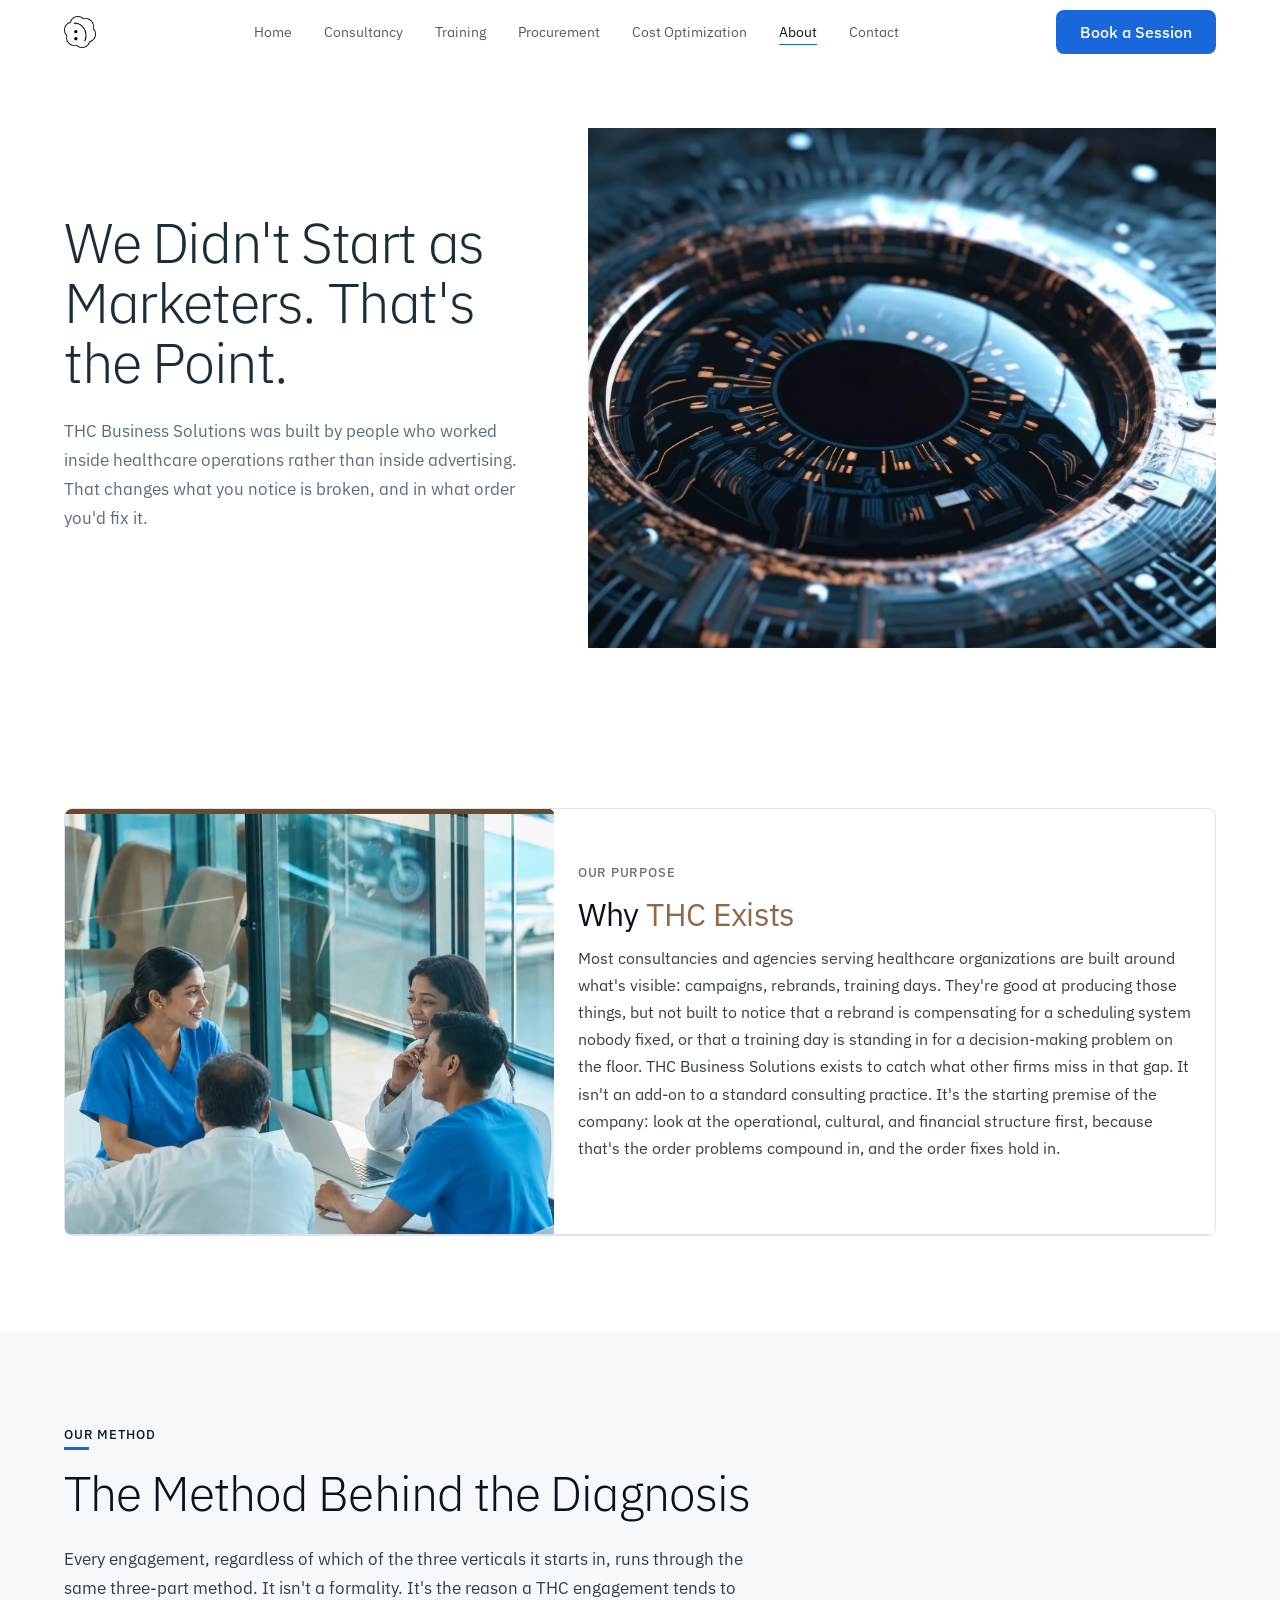
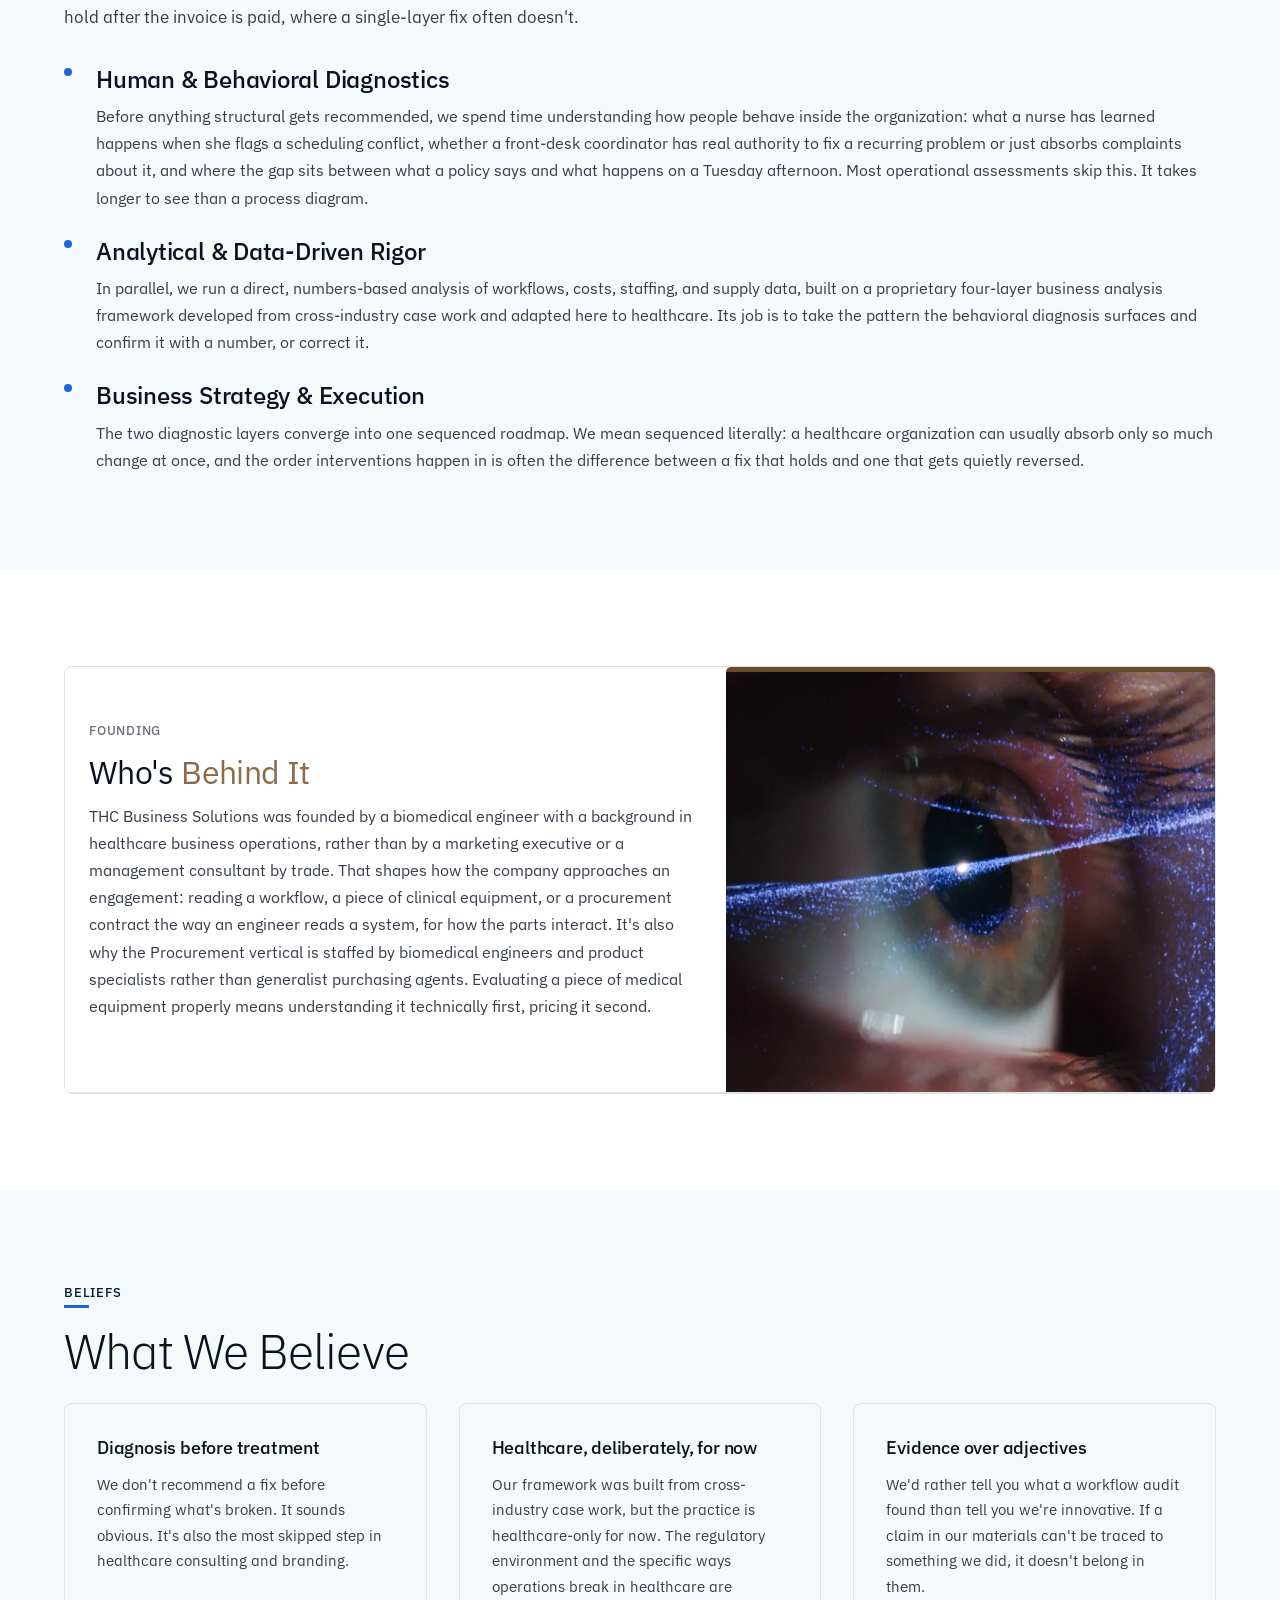
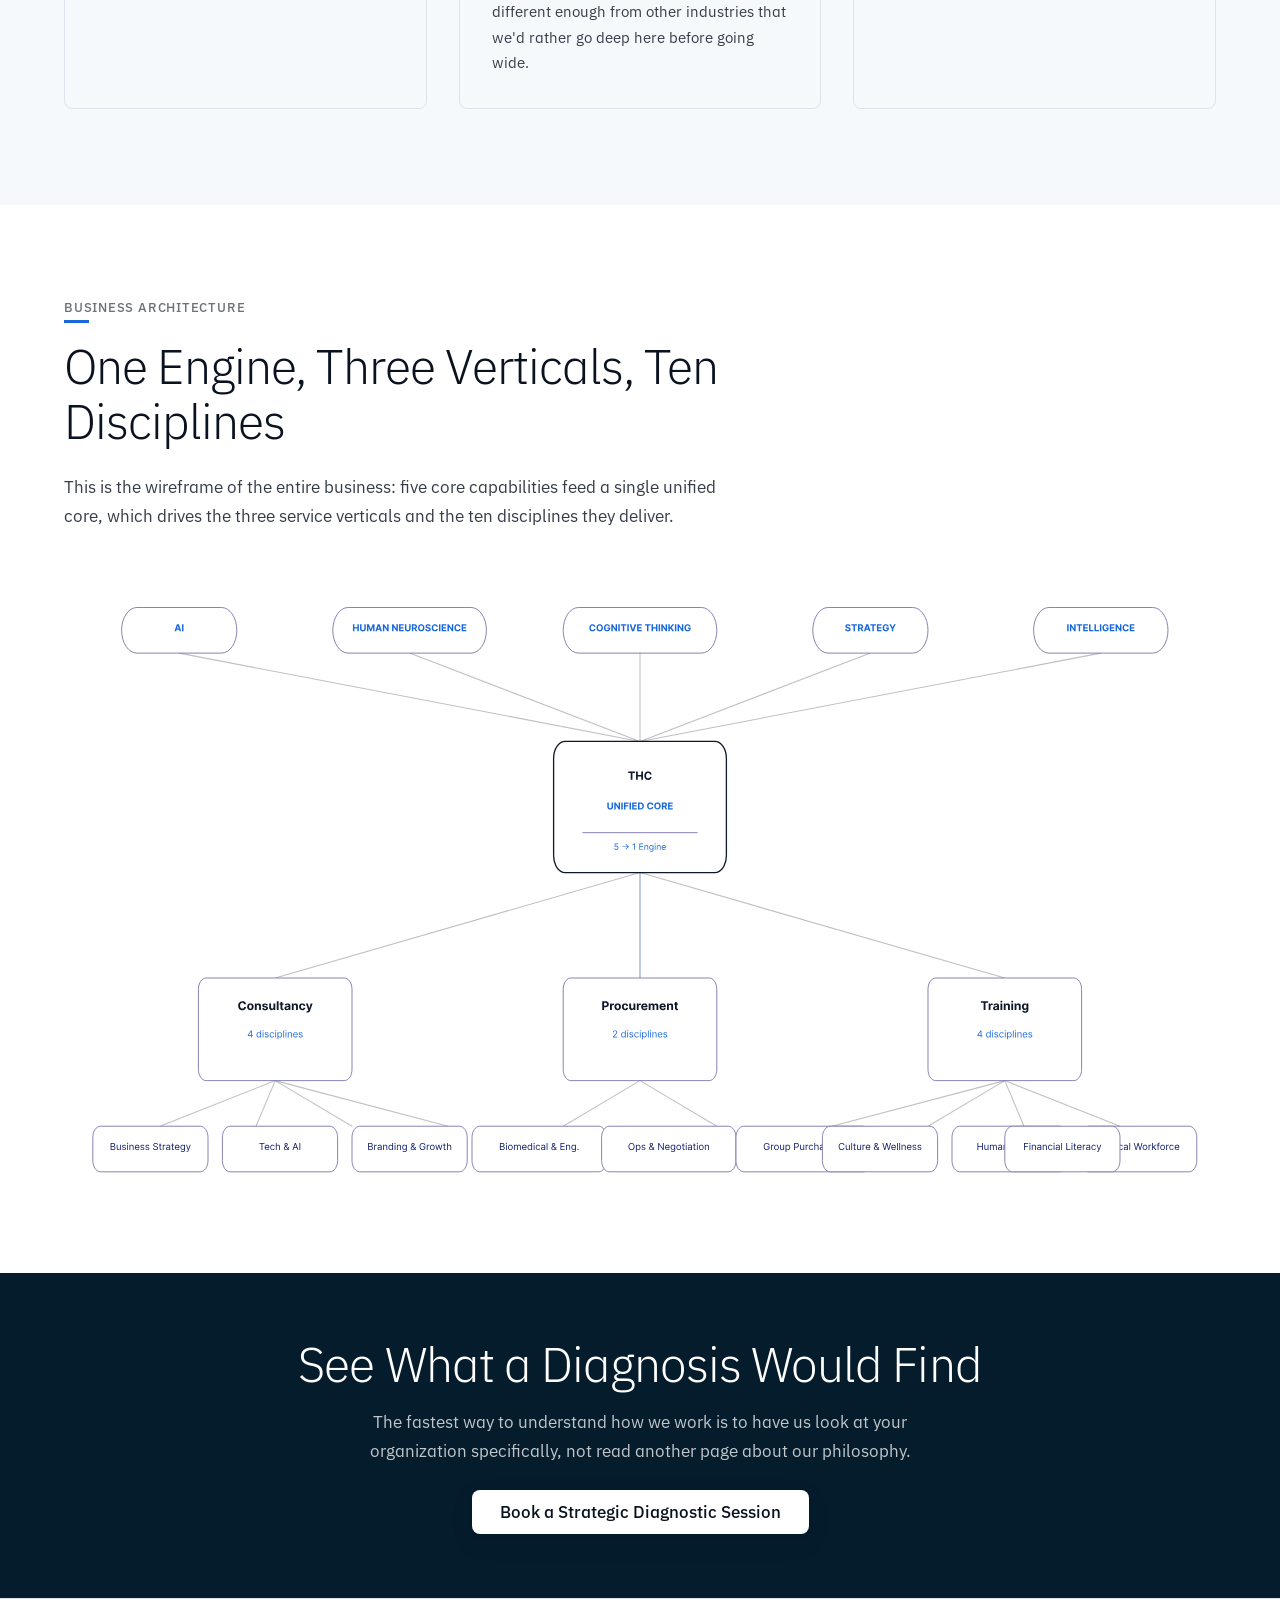
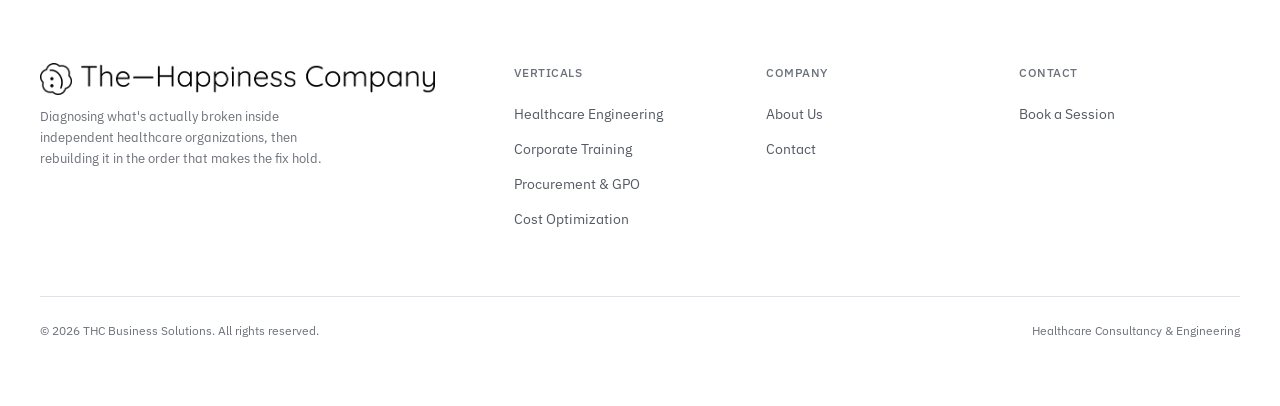
==== about.html @ 63a4c6cb "index page cockpit redesign Changed the entire design of session after hero index" ====
<!DOCTYPE html>
<html lang="en">
<head>
  <meta charset="UTF-8">
  <meta name="viewport" content="width=device-width, initial-scale=1.0">
  <title>About Us — THC Business Solutions</title>
  <meta name="description" content="THC Business Solutions was built by people who worked inside healthcare operations, not inside advertising.">
  <link rel="stylesheet" href="css/style.css">
</head>
<body>
  <a href="#main-content" class="skip-link">Skip to main content</a>

  <nav class="nav">
    <div class="nav-inner">
      <a href="index.html" class="nav-logo">
        <img src="assets/shared/logo.png" width="32" height="32" alt="THC Business Solutions">
      </a>
      <ul class="nav-links">
        <li><a href="index.html">Home</a></li>
        <li><a href="consultancy.html">Consultancy</a></li>
        <li><a href="training.html">Training</a></li>
        <li><a href="procurement.html">Procurement</a></li>
        <li><a href="cost-optimization.html">Cost Optimization</a></li>
        <li><a href="about.html">About</a></li>
        <li><a href="contact.html">Contact</a></li>
      </ul>
      <a href="contact.html" class="btn btn-primary nav-cta">Book a Session</a>
      <button class="nav-mobile-toggle" aria-label="Toggle menu" aria-expanded="false">
        <svg viewBox="0 0 24 24" fill="none" stroke="currentColor" stroke-width="2" stroke-linecap="round" aria-hidden="true">
          <line x1="3" y1="12" x2="21" y2="12"/><line x1="3" y1="6" x2="21" y2="6"/><line x1="3" y1="18" x2="21" y2="18"/>
        </svg>
      </button>
    </div>
  </nav>

  <main id="main-content">

  <!-- ======== HERO — JPM Clone (header left / image right) ======== -->
  <section class="mesh-hero about-hero">
    <div class="mesh-bg"></div>
    <div class="container">
      <div class="jpm-hero">
        <div class="jpm-hero__content fade-in">
          <h1 class="jpm-hero__title">We Didn't Start as Marketers. That's the Point.</h1>
          <p class="jpm-hero__desc">THC Business Solutions was built by people who worked inside healthcare operations rather than inside advertising. That changes what you notice is broken, and in what order you'd fix it.</p>
        </div>
        <div class="jpm-hero__image fade-scale delay-1">
          <img src="assets/about/hero.webp" width="2592" height="1458" alt="Healthcare professionals" fetchpriority="high">
        </div>
      </div>
    </div>
  </section>

  <!-- ======== WHY THC EXISTS — THC Value Prop ======== -->
  <section class="section">
    <div class="container">
      <div class="thc-lvp">
        <div class="thc-lvp__decor-top" aria-hidden="true"></div>
        <div class="thc-lvp__image"><img src="assets/about/medical-consultation.webp" width="1140" height="810" alt="Medical consultation" loading="lazy"></div>
        <div class="thc-lvp__border" aria-hidden="true"></div>
        <div class="thc-lvp__content">
          <p class="thc-lvp__eyebrow">Our Purpose</p>
          <h2 class="thc-lvp__title">Why <span class="thc-lvp__accent">THC Exists</span></h2>
          <p class="thc-lvp__desc">Most consultancies and agencies serving healthcare organizations are built around what's visible: campaigns, rebrands, training days. They're good at producing those things, but not built to notice that a rebrand is compensating for a scheduling system nobody fixed, or that a training day is standing in for a decision-making problem on the floor. THC Business Solutions exists to catch what other firms miss in that gap. It isn't an add-on to a standard consulting practice. It's the starting premise of the company: look at the operational, cultural, and financial structure first, because that's the order problems compound in, and the order fixes hold in.</p>
        </div>
      </div>
    </div>
  </section>

  <!-- ======== THE METHOD ======== -->
  <section class="section section-soft">
    <div class="container">
      <div class="fade-in">
        <p class="micro-cap section-label">Our Method</p>
        <h2 class="display-xl section-title">The Method Behind the Diagnosis</h2>
        <p class="body-lg section-body">Every engagement, regardless of which of the three verticals it starts in, runs through the same three-part method. It isn't a formality. It's the reason a THC engagement tends to hold after the invoice is paid, where a single-layer fix often doesn't.</p>
      </div>
      <div class="stagger-group mt-xxl">
        <div class="method-step">
          <h3 class="heading-lg">Human & Behavioral Diagnostics</h3>
          <p>Before anything structural gets recommended, we spend time understanding how people behave inside the organization: what a nurse has learned happens when she flags a scheduling conflict, whether a front-desk coordinator has real authority to fix a recurring problem or just absorbs complaints about it, and where the gap sits between what a policy says and what happens on a Tuesday afternoon. Most operational assessments skip this. It takes longer to see than a process diagram.</p>
        </div>
        <div class="method-step">
          <h3 class="heading-lg">Analytical & Data-Driven Rigor</h3>
          <p>In parallel, we run a direct, numbers-based analysis of workflows, costs, staffing, and supply data, built on a proprietary four-layer business analysis framework developed from cross-industry case work and adapted here to healthcare. Its job is to take the pattern the behavioral diagnosis surfaces and confirm it with a number, or correct it.</p>
        </div>
        <div class="method-step">
          <h3 class="heading-lg">Business Strategy & Execution</h3>
          <p>The two diagnostic layers converge into one sequenced roadmap. We mean sequenced literally: a healthcare organization can usually absorb only so much change at once, and the order interventions happen in is often the difference between a fix that holds and one that gets quietly reversed.</p>
        </div>
      </div>
    </div>
  </section>

  <!-- ======== WHO'S BEHIND IT — THC Value Prop ======== -->
  <section class="section">
    <div class="container">
      <div class="thc-lvp thc-lvp--flipped">
        <div class="thc-lvp__decor-top" aria-hidden="true"></div>
        <div class="thc-lvp__image"><img src="assets/about/engineering-team.webp" width="1140" height="810" alt="Engineering team" loading="lazy"></div>
        <div class="thc-lvp__border" aria-hidden="true"></div>
        <div class="thc-lvp__content">
          <p class="thc-lvp__eyebrow">Founding</p>
          <h2 class="thc-lvp__title">Who's <span class="thc-lvp__accent">Behind It</span></h2>
          <p class="thc-lvp__desc">THC Business Solutions was founded by a biomedical engineer with a background in healthcare business operations, rather than by a marketing executive or a management consultant by trade. That shapes how the company approaches an engagement: reading a workflow, a piece of clinical equipment, or a procurement contract the way an engineer reads a system, for how the parts interact. It's also why the Procurement vertical is staffed by biomedical engineers and product specialists rather than generalist purchasing agents. Evaluating a piece of medical equipment properly means understanding it technically first, pricing it second.</p>
        </div>
      </div>
    </div>
  </section>

  <!-- ======== WHAT WE BELIEVE ======== -->
  <section class="section section-soft">
    <div class="container">
      <div class="fade-in">
        <p class="micro-cap section-label">Beliefs</p>
        <h2 class="display-xl section-title">What We Believe</h2>
      </div>
      <div class="values-grid stagger-group mt-xl">
        <div class="value-card glow-card">
          <h3 class="heading-md">Diagnosis before treatment</h3>
          <p>We don't recommend a fix before confirming what's broken. It sounds obvious. It's also the most skipped step in healthcare consulting and branding.</p>
        </div>
        <div class="value-card glow-card">
          <h3 class="heading-md">Healthcare, deliberately, for now</h3>
          <p>Our framework was built from cross-industry case work, but the practice is healthcare-only for now. The regulatory environment and the specific ways operations break in healthcare are different enough from other industries that we'd rather go deep here before going wide.</p>
        </div>
        <div class="value-card glow-card">
          <h3 class="heading-md">Evidence over adjectives</h3>
          <p>We'd rather tell you what a workflow audit found than tell you we're innovative. If a claim in our materials can't be traced to something we did, it doesn't belong in them.</p>
        </div>
      </div>
    </div>
  </section>

  <!-- ======== THE BUSINESS WIREFRAME — Tier 1 ======== -->
  <section class="section wireframe-section wireframe--tier1">
    <div class="container">
      <div class="fade-in">
        <p class="micro-cap section-label">Business Architecture</p>
        <h2 class="display-xl section-title">One Engine, Three Verticals, Ten Disciplines</h2>
        <p class="body-lg section-body">This is the wireframe of the entire business: five core capabilities feed a single unified core, which drives the three service verticals and the ten disciplines they deliver.</p>
      </div>
            <div class="wireframe-figure fade-in delay-1">
        <div id="wireframe-mount" aria-live="polite"><svg xmlns="http://www.w3.org/2000/svg" viewBox="0 0 1200 420" width="1200" height="420" class="wireframe-svg" role="img" aria-label="THC Business Solutions architecture â€” five capabilities feed one core, three verticals, ten disciplines">
  <defs>
    <filter id="tier1-shadow" x="-20%" y="-20%" width="140%" height="140%">
      <feDropShadow dx="0" dy="1" stdDeviation="2" flood-color="#0F172A" flood-opacity="0.06"/>
    </filter>
  </defs>
  <g fill="none" stroke="#0F172A" stroke-opacity="0.12" stroke-width="1.25">
    <path d="M120 52 L600 114" />
    <path d="M360 52 L600 114" />
    <path d="M600 52 L600 114" />
    <path d="M840 52 L600 114" />
    <path d="M1080 52 L600 114" />
    <path d="M600 206 L220 280" />
    <path d="M600 206 L600 280" />
    <path d="M600 206 L980 280" />
    <path d="M220 352 L100 384" />
    <path d="M220 352 L200 384" />
    <path d="M220 352 L300 384" />
    <path d="M220 352 L400 384" />
    <path d="M980 352 L800 384" />
    <path d="M980 352 L900 384" />
    <path d="M980 352 L1000 384" />
    <path d="M980 352 L1100 384" />
    <path d="M600 352 L520 384" />
    <path d="M600 352 L680 384" />
  </g>
  <g fill="none" stroke="#1868DB" stroke-opacity="0.22" stroke-width="1.5">
    <path d="M600 206 L600 280" />
  </g>
  <g class="tier1-node">
    <g transform="translate(120, 36)" filter="url(#tier1-shadow)">
      <rect x="-60" y="-16" width="120" height="32" rx="16" fill="#FFFFFF" stroke="#E2E8F0" stroke-width="1"/>
      <text x="0" y="5" text-anchor="middle" font-size="11" font-weight="600" letter-spacing="0.08em" fill="#475569">AI</text>
    </g>
    <g transform="translate(360, 36)" filter="url(#tier1-shadow)">
      <rect x="-80" y="-16" width="160" height="32" rx="16" fill="#FFFFFF" stroke="#E2E8F0" stroke-width="1"/>
      <text x="0" y="5" text-anchor="middle" font-size="11" font-weight="600" letter-spacing="0.08em" fill="#475569">HUMAN NEUROSCIENCE</text>
    </g>
    <g transform="translate(600, 36)" filter="url(#tier1-shadow)">
      <rect x="-80" y="-16" width="160" height="32" rx="16" fill="#FFFFFF" stroke="#E2E8F0" stroke-width="1"/>
      <text x="0" y="5" text-anchor="middle" font-size="11" font-weight="600" letter-spacing="0.08em" fill="#475569">COGNITIVE THINKING</text>
    </g>
    <g transform="translate(840, 36)" filter="url(#tier1-shadow)">
      <rect x="-60" y="-16" width="120" height="32" rx="16" fill="#FFFFFF" stroke="#E2E8F0" stroke-width="1"/>
      <text x="0" y="5" text-anchor="middle" font-size="11" font-weight="600" letter-spacing="0.08em" fill="#475569">STRATEGY</text>
    </g>
    <g transform="translate(1080, 36)" filter="url(#tier1-shadow)">
      <rect x="-70" y="-16" width="140" height="32" rx="16" fill="#FFFFFF" stroke="#E2E8F0" stroke-width="1"/>
      <text x="0" y="5" text-anchor="middle" font-size="11" font-weight="600" letter-spacing="0.08em" fill="#475569">INTELLIGENCE</text>
    </g>
  </g>
  <g class="tier1-node" transform="translate(600, 160)" filter="url(#tier1-shadow)">
    <rect x="-90" y="-46" width="180" height="92" rx="12" fill="#FFFFFF" stroke="#0F172A" stroke-width="1.5"/>
    <text x="0" y="-14" text-anchor="middle" font-size="13" font-weight="700" letter-spacing="0.04em" fill="#0F172A">THC</text>
    <text x="0" y="6" text-anchor="middle" font-size="11" font-weight="600" letter-spacing="0.08em" fill="#475569">UNIFIED CORE</text>
    <line x1="-60" y1="18" x2="60" y2="18" stroke="#E2E8F0" stroke-width="1"/>
    <text x="0" y="34" text-anchor="middle" font-size="10" font-weight="500" fill="#475569">5 â†’ 1 Engine</text>
  </g>
  <g class="tier1-node">
    <g transform="translate(220, 316)" filter="url(#tier1-shadow)">
      <rect x="-80" y="-36" width="160" height="72" rx="8" fill="#FFFFFF" stroke="#E2E8F0" stroke-width="1"/>
      <text x="0" y="-8" text-anchor="middle" font-size="14" font-weight="700" fill="#0F172A">Consultancy</text>
      <text x="0" y="10" text-anchor="middle" font-size="11" font-weight="500" fill="#475569">4 disciplines</text>
    </g>
    <g transform="translate(600, 316)" filter="url(#tier1-shadow)">
      <rect x="-80" y="-36" width="160" height="72" rx="8" fill="#FFFFFF" stroke="#E2E8F0" stroke-width="1"/>
      <text x="0" y="-8" text-anchor="middle" font-size="14" font-weight="700" fill="#0F172A">Procurement</text>
      <text x="0" y="10" text-anchor="middle" font-size="11" font-weight="500" fill="#475569">2 disciplines</text>
    </g>
    <g transform="translate(980, 316)" filter="url(#tier1-shadow)">
      <rect x="-80" y="-36" width="160" height="72" rx="8" fill="#FFFFFF" stroke="#E2E8F0" stroke-width="1"/>
      <text x="0" y="-8" text-anchor="middle" font-size="14" font-weight="700" fill="#0F172A">Training</text>
      <text x="0" y="10" text-anchor="middle" font-size="11" font-weight="500" fill="#475569">4 disciplines</text>
    </g>
  </g>
  <g class="tier1-node">
    <g transform="translate(90, 400)" filter="url(#tier1-shadow)">
      <rect x="-60" y="-16" width="120" height="32" rx="8" fill="#FFFFFF" stroke="#E2E8F0" stroke-width="1"/>
      <text x="0" y="5" text-anchor="middle" font-size="11" font-weight="500" fill="#334155">Business Strategy</text>
    </g>
    <g transform="translate(225, 400)" filter="url(#tier1-shadow)">
      <rect x="-60" y="-16" width="120" height="32" rx="8" fill="#FFFFFF" stroke="#E2E8F0" stroke-width="1"/>
      <text x="0" y="5" text-anchor="middle" font-size="11" font-weight="500" fill="#334155">Tech &amp; AI</text>
    </g>
    <g transform="translate(360, 400)" filter="url(#tier1-shadow)">
      <rect x="-60" y="-16" width="120" height="32" rx="8" fill="#FFFFFF" stroke="#E2E8F0" stroke-width="1"/>
      <text x="0" y="5" text-anchor="middle" font-size="11" font-weight="500" fill="#334155">Branding &amp; Growth</text>
    </g>
    <g transform="translate(495, 400)" filter="url(#tier1-shadow)">
      <rect x="-70" y="-16" width="140" height="32" rx="8" fill="#FFFFFF" stroke="#E2E8F0" stroke-width="1"/>
      <text x="0" y="5" text-anchor="middle" font-size="11" font-weight="500" fill="#334155">Biomedical &amp; Eng.</text>
    </g>
    <g transform="translate(630, 400)" filter="url(#tier1-shadow)">
      <rect x="-70" y="-16" width="140" height="32" rx="8" fill="#FFFFFF" stroke="#E2E8F0" stroke-width="1"/>
      <text x="0" y="5" text-anchor="middle" font-size="11" font-weight="500" fill="#334155">Ops &amp; Negotiation</text>
    </g>
    <g transform="translate(770, 400)" filter="url(#tier1-shadow)">
      <rect x="-70" y="-16" width="140" height="32" rx="8" fill="#FFFFFF" stroke="#E2E8F0" stroke-width="1"/>
      <text x="0" y="5" text-anchor="middle" font-size="11" font-weight="500" fill="#334155">Group Purchasing</text>
    </g>
    <g transform="translate(850, 400)" filter="url(#tier1-shadow)">
      <rect x="-60" y="-16" width="120" height="32" rx="8" fill="#FFFFFF" stroke="#E2E8F0" stroke-width="1"/>
      <text x="0" y="5" text-anchor="middle" font-size="11" font-weight="500" fill="#334155">Culture &amp; Wellness</text>
    </g>
    <g transform="translate(985, 400)" filter="url(#tier1-shadow)">
      <rect x="-60" y="-16" width="120" height="32" rx="8" fill="#FFFFFF" stroke="#E2E8F0" stroke-width="1"/>
      <text x="0" y="5" text-anchor="middle" font-size="11" font-weight="500" fill="#334155">Human Capital</text>
    </g>
    <g transform="translate(1120, 400)" filter="url(#tier1-shadow)">
      <rect x="-60" y="-16" width="120" height="32" rx="8" fill="#FFFFFF" stroke="#E2E8F0" stroke-width="1"/>
      <text x="0" y="5" text-anchor="middle" font-size="11" font-weight="500" fill="#334155">Clinical Workforce</text>
    </g>
    <g transform="translate(1040, 400)" filter="url(#tier1-shadow)">
      <rect x="-60" y="-16" width="120" height="32" rx="8" fill="#FFFFFF" stroke="#E2E8F0" stroke-width="1"/>
      <text x="0" y="5" text-anchor="middle" font-size="11" font-weight="500" fill="#334155">Financial Literacy</text>
    </g>
  </g>
</svg>
</div>
      </div>
    </div>
  </section>

  <!-- ======== CTA ======== -->
  <section class="section cta-section cta-navy">
    <div class="container">
      <div class="fade-in">
        <h2 class="display-xl">See What a Diagnosis Would Find</h2>
        <p class="body-lg">The fastest way to understand how we work is to have us look at your organization specifically, not read another page about our philosophy.</p>
        <a href="contact.html" class="btn btn-primary">Book a Strategic Diagnostic Session</a>
      </div>
    </div>
  </section>

  </main>

  <footer class="footer">
    <div class="footer-inner">
      <div class="footer-grid">
        <div class="footer-brand">
          <a href="index.html" class="nav-logo">
            <img src="assets/shared/logoname.png" width="1726" height="140" alt="THC Business Solutions">
          </a>
          <p>Diagnosing what's actually broken inside independent healthcare organizations, then rebuilding it in the order that makes the fix hold.</p>
        </div>
        <div class="footer-col">
          <h4>Verticals</h4>
          <ul>
            <li><a href="consultancy.html">Healthcare Engineering</a></li>
            <li><a href="training.html">Corporate Training</a></li>
            <li><a href="procurement.html">Procurement & GPO</a></li>
            <li><a href="cost-optimization.html">Cost Optimization</a></li>
          </ul>
        </div>
        <div class="footer-col">
          <h4>Company</h4>
          <ul>
            <li><a href="about.html">About Us</a></li>
            <li><a href="contact.html">Contact</a></li>
          </ul>
        </div>
        <div class="footer-col">
          <h4>Contact</h4>
          <ul>
            <li><a href="contact.html">Book a Session</a></li>
          </ul>
        </div>
      </div>
      <div class="footer-bottom">
        <span>&copy; 2026 THC Business Solutions. All rights reserved.</span>
        <span>Healthcare Consultancy &amp; Engineering</span>
      </div>
    </div>
  </footer>

  <script src="js/main.js"></script>
</body>
</html>
---- css/style.css ----
/* ============================================================
   THC Business Solutions — Stripe-Inspired Design System v2
   ============================================================ */

@import url('https://fonts.googleapis.com/css2?family=IBM+Plex+Sans:ital,wght@0,100;0,200;0,300;0,400;0,500;0,600;0,700;1,100;1,200;1,300;1,400;1,500;1,600&display=swap');
@import url('thc-value-prop.css');
@import url('jpm-hero.css');

:root {
  /* ==============================================================
     REBRAND CONTRACT — edit ONLY these 3 master colour names to
     restyle every page. Each scale below derives itself
     automatically from them, so a rebrand is a 3-line change:
       --brand-primary    primary brand colour   (buttons, links, fills)
       --brand-secondary  deep brand navy        (dark sections, footer, navy tints)
       --brand-accent     accent colour          (highlights, CTAs)
     ============================================================== */
  --brand-primary: #1868DB;
  --brand-secondary: #051C2C;
  --brand-accent: #FF462D;

  /* ---- Fixed neutrals (brand-independent; keep AA) ---- */
  --brand-white: #ffffff;
  --brand-black: #0a1220;   /* ink base — near-black */

  /* ---- Primary brand scale (derived from --brand-primary) ---- */
  --primary: var(--brand-primary);                                            /* base */
  --primary-bright: color-mix(in srgb, var(--brand-primary) 90%, var(--brand-white)); /* ~#2f77de bright action blue */
  --primary-soft: color-mix(in srgb, var(--brand-primary) 76%, var(--brand-white));    /* ~#4f8ce4 lighter blue */
  --primary-deep: color-mix(in srgb, var(--brand-primary) 84%, var(--brand-black));    /* ~#1456b8 hover */
  --primary-press: color-mix(in srgb, var(--brand-primary) 60%, var(--brand-black));   /* ~#0e3e85 active */
  --primary-bg-subdued: color-mix(in srgb, var(--brand-primary) 10%, var(--brand-white)); /* ~#e8f0fb soft fill */

  /* ---- Text scale (fixed neutrals · every tier ≥4.5:1 on white) ---- */
  --ink: var(--brand-black);                                                  /* ~#0a1220 · 18.8:1 AAA */
  --ink-secondary: color-mix(in srgb, var(--brand-black) 82%, var(--brand-white)); /* ~#363c48 · ~11:1 AAA */
  --ink-mute-2: color-mix(in srgb, var(--brand-black) 70%, var(--brand-white));    /* ~#545962 · ~7:1 AAA */
  --ink-mute: color-mix(in srgb, var(--brand-black) 60%, var(--brand-white));      /* ~#6c7179 · 4.9:1 AA floor */
  --micro-cap-color: var(--brand-secondary);                        /* micro-cap labels — navy, white on dark */
  --micro-cap-underline: var(--primary);                          /* micro-cap underline — primary blue, white on dark */

  /* ---- Dark brand navy tints (derived from --brand-secondary) ---- */
  --brand-dark-900: var(--brand-secondary);                                  /* darkest navy */
  --brand-navy: color-mix(in srgb, var(--brand-secondary) 72%, var(--brand-primary)); /* ~#0a315d navy chips */
  --brand-core: color-mix(in srgb, var(--brand-secondary) 93%, var(--brand-primary));  /* ~#06304f */

  /* ---- Accent scale (derived from --brand-accent) ---- */
  --ruby: var(--brand-accent);                                                /* accent base */
  --accent-text: color-mix(in srgb, var(--brand-accent) 45%, var(--brand-black)); /* dark accent, readable on white */
  --magenta: color-mix(in srgb, var(--brand-accent) 77%, var(--brand-white));    /* ~#ff7161 warm highlight */
  --sky-soft: color-mix(in srgb, var(--brand-primary) 42%, var(--brand-white));  /* ~#9ec0f0 light blue */

  /* ---- On-dark surfaces (fixed alpha overlays) ---- */
  --on-dark-secondary: rgba(255, 255, 255, 0.75);
  --on-dark-faint: rgba(255, 255, 255, 0.1);
  --on-dark-chip: rgba(255, 255, 255, 0.12);
  --on-dark-chip-hover: rgba(255, 255, 255, 0.18);
  --on-dark-chip-text: #eaf0f9;
  --on-dark-close: rgba(255, 255, 255, 0.22);
  --overlay-soft: rgba(255, 255, 255, 0.15);

  /* ---- Nav surfaces (fixed glass alphas) ---- */
  --nav-glass: rgba(255, 255, 255, 0.7);
  --nav-solid: rgba(255, 255, 255, 0.96);

  /* ---- Mesh gradient colours (hero artwork · fixed by design) ---- */
  --mesh-cream: #f5e9d4;
  --mesh-orange: #fed7aa;
  --mesh-blue-light: #bbd4f7;
  --mesh-blue-mid: #7aaeed;
  --mesh-coral: #ff8a75;

  /* ---- Surfaces ---- */
  --on-primary: var(--brand-white);
  --canvas: var(--brand-white);
  --canvas-soft: #f6f9fc;
  --canvas-glass: rgba(255, 255, 255, 0.94);
  --hairline: #dce3eb;
  --track-bg: #edf1f6;
  --gradient-primary: linear-gradient(90deg, var(--primary), var(--primary-soft));
  --font-sans: 'IBM Plex Sans', 'SF Pro Display', system-ui, -apple-system, sans-serif;
  --space-xs: 4px;
  --space-sm: 8px;
  --space-md: 12px;
  --space-lg: 16px;
  --space-xl: 24px;
  --space-xxl: 32px;
  --space-huge: 64px;
  /* Corner radius — change --radius once to restyle every corner site-wide */
  --radius: 8px;
  --radius-lg: var(--radius);
  --radius-card: var(--radius);
  --radius-btn: var(--radius);
  --radius-img: var(--radius);
  --radius-pill: 999px;
  --btn-height: 44px;
  --shadow-sm: rgba(5, 28, 44, 0.08) 0 1px 3px;
  --shadow-md: rgba(5, 28, 44, 0.08) 0 8px 24px, rgba(5, 28, 44, 0.04) 0 2px 6px;
  --shadow-lg: rgba(5, 28, 44, 0.12) 0 16px 48px, rgba(5, 28, 44, 0.06) 0 4px 12px;
  --ease-out: cubic-bezier(0.16, 1, 0.3, 1);
  --container-max: 1200px;
  --nav-height: 64px;
}

*, *::before, *::after { margin: 0; padding: 0; box-sizing: border-box; }

html {
  scroll-behavior: smooth;
  -webkit-font-smoothing: antialiased;
  -moz-osx-font-smoothing: grayscale;
}

body {
  font-family: var(--font-sans);
  font-weight: 400;
  font-size: 16px;
  line-height: 1.7;
  color: var(--ink);
  background: var(--canvas);
  font-feature-settings: 'ss01' on;
  overflow-x: hidden;
}

img { max-width: 100%; display: block; }

a {
  color: var(--primary);
  text-decoration: none;
  transition: color 0.2s var(--ease-out);
}

a:hover { color: var(--primary-deep); }

/* --- Typography --- */
.display-xxl { font-size: 56px; font-weight: 300; line-height: 1.08; letter-spacing: -1.4px; }
.display-xl { font-size: 48px; font-weight: 300; line-height: 1.15; letter-spacing: -0.96px; }
.heading-lg { font-size: 24px; font-weight: 500; line-height: 1.3; letter-spacing: -0.22px; }
.heading-md { font-size: 18px; font-weight: 500; line-height: 1.3; letter-spacing: -0.2px; }
.body-lg { font-size: 17px; font-weight: 400; line-height: 1.7; letter-spacing: 0; }
.body-md { font-size: 16px; font-weight: 400; line-height: 1.7; letter-spacing: 0; }
.caption { font-size: 13px; font-weight: 400; line-height: 1.5; letter-spacing: 0; }
.micro-cap { font-size: 13px; font-weight: 500; line-height: 1.15; letter-spacing: 0.06em; text-transform: uppercase; color: var(--micro-cap-color); }
.micro-cap::after { content: ''; display: block; width: 25px; height: 3px; margin-top: 4px; background: var(--micro-cap-underline); }
.section-dark .micro-cap, .sub-dialog__head .micro-cap { --micro-cap-color: var(--on-primary); --micro-cap-underline: var(--on-primary); }

/* --- Container --- */
.container { max-width: var(--container-max); margin: 0 auto; padding: 0 var(--space-xl); }

/* --- Navbar --- */
.nav {
  position: fixed; top: 0; left: 0; right: 0; height: var(--nav-height);
  z-index: 1000; transition: background 0.4s var(--ease-out), box-shadow 0.4s var(--ease-out), backdrop-filter 0.4s var(--ease-out);
  background: var(--nav-glass); backdrop-filter: blur(16px); -webkit-backdrop-filter: blur(16px);
}

.nav.scrolled { background: var(--nav-solid); box-shadow: 0 1px 3px color-mix(in srgb, var(--ink) 8%, transparent); }

.nav-inner {
  max-width: var(--container-max); margin: 0 auto; padding: 0 var(--space-xl);
  display: flex; align-items: center; justify-content: space-between; height: 100%;
}

.nav-logo {
  display: flex; align-items: center; gap: var(--space-sm);
  font-size: 18px; font-weight: 500; color: var(--ink);
  text-decoration: none; letter-spacing: -0.3px; flex-shrink: 0;
}

.nav-links { display: flex; align-items: center; gap: var(--space-xxl); list-style: none; }

.nav-links a {
  font-size: 14px; font-weight: 400; color: var(--ink-mute-2);
  text-decoration: none; transition: color 0.2s var(--ease-out); white-space: nowrap;
  position: relative;
}

.nav-links a::after {
  content: ''; position: absolute; bottom: -4px; left: 0; width: 0; height: 1.5px;
  background: var(--primary); transition: width 0.3s var(--ease-out);
}

.nav-links a:hover::after, .nav-links a.active::after { width: 100%; }

.nav-links a:hover, .nav-links a.active { color: var(--ink); }

.nav-cta { flex-shrink: 0; }

.nav-mobile-toggle {
  display: none; background: none; border: none; cursor: pointer; padding: var(--space-sm); color: var(--ink);
}

.nav-mobile-toggle svg { width: 24px; height: 24px; }

/* --- Buttons --- */
.btn {
  display: inline-flex; align-items: center; justify-content: center;
  font-family: var(--font-sans); font-size: 16px; font-weight: 500; line-height: 1;
  letter-spacing: 0; height: var(--btn-height); padding: 0 24px;
  border-radius: var(--radius-btn);
  border: none; cursor: pointer; transition: background 0.25s var(--ease-out), box-shadow 0.25s var(--ease-out), transform 0.25s var(--ease-out), color 0.25s var(--ease-out);
  text-decoration: none; white-space: nowrap; position: relative; overflow: hidden;
}

.btn::after {
  content: ''; position: absolute; inset: 0; background: var(--overlay-soft);
  opacity: 0; transition: opacity 0.3s var(--ease-out);
}

.btn:hover::after { opacity: 1; }

.btn-primary { background: var(--primary); color: var(--on-primary); }
.btn-primary:hover { background: var(--primary-deep); color: var(--on-primary); transform: translateY(-1px); box-shadow: 0 4px 12px color-mix(in srgb, var(--primary) 30%, transparent); }
.btn-primary:active { background: var(--primary-press); transform: translateY(0); }

/* --- Button arrow (Stripe-style hover arrow) --- */
.btn-arrow svg {
  margin-left: 8px; stroke: currentColor; fill: none;
  stroke-width: 2px; stroke-linecap: round; stroke-linejoin: round;
  flex-shrink: 0;
}
.btn-arrow .arrow-line {
  opacity: 0; transition: opacity 150ms cubic-bezier(0.215, 0.61, 0.355, 1);
}
.btn-arrow .arrow-tip {
  transform: translateX(0); transition: transform 150ms cubic-bezier(0.215, 0.61, 0.355, 1);
}
.btn-arrow:hover .arrow-line,
.panel-card:hover .btn-arrow .arrow-line { opacity: 1; }
.btn-arrow:hover .arrow-tip,
.panel-card:hover .btn-arrow .arrow-tip { transform: translateX(3px); }

/* --- Gradient Mesh Hero --- */
.mesh-hero {
  position: relative; padding-top: calc(var(--nav-height) + var(--space-huge));
  padding-bottom: var(--space-huge); overflow: hidden; background: var(--canvas);
}

.mesh-bg {
  position: absolute; inset: 0; z-index: 0; overflow: hidden;
  will-change: transform;
}

.mesh-bg::before {
  content: ''; position: absolute; top: -30%; left: -15%; width: 130%; height: 90%;
  background:
    radial-gradient(ellipse 70% 55% at 15% 30%, var(--mesh-cream) 0%, transparent 55%),
    radial-gradient(ellipse 55% 45% at 35% 20%, var(--mesh-orange) 0%, transparent 45%),
    radial-gradient(ellipse 45% 45% at 55% 10%, var(--mesh-blue-light) 0%, transparent 50%),
    radial-gradient(ellipse 50% 50% at 70% 25%, var(--mesh-blue-mid) 0%, transparent 50%),
    radial-gradient(ellipse 40% 40% at 30% 60%, var(--primary) 0%, transparent 50%),
    radial-gradient(ellipse 35% 35% at 60% 65%, var(--ruby) 0%, transparent 45%),
    radial-gradient(ellipse 30% 30% at 80% 50%, var(--mesh-coral) 0%, transparent 40%);
  filter: blur(70px); opacity: 0.55;
  animation: mesh-shift 12s ease-in-out 1;
  will-change: transform;
}

@keyframes mesh-shift {
  0% { transform: scale(1) rotate(0deg) translate(0, 0); }
  33% { transform: scale(1.04) rotate(0.8deg) translate(1%, -1%); }
  66% { transform: scale(0.98) rotate(-0.4deg) translate(-1%, 0.5%); }
  100% { transform: scale(1.02) rotate(-0.6deg) translate(0.5%, -0.5%); }
}

.mesh-hero > .container { position: relative; z-index: 1; }
.mesh-hero h1 { max-width: 760px; margin-bottom: var(--space-xl); }

.mesh-hero .hero-subhead {
  max-width: 680px; color: var(--ink-secondary); margin-bottom: var(--space-xxl);
}

.mesh-hero .hero-cta-support { margin-top: var(--space-md); font-size: 13px; color: var(--ink-mute); }

.hero-image-wrap {
  position: relative; border-radius: var(--radius-img); overflow: hidden;
  box-shadow: var(--shadow-lg);
}

.hero-image-wrap img {
  width: 100%; height: 400px; object-fit: cover;
  transition: transform 0.8s var(--ease-out);
}

.hero-image-wrap:hover img { transform: scale(1.03); }

/* --- Hero Visual (image beside text on larger screens) --- */
.hero-split {
  display: grid; grid-template-columns: 1fr 1fr; gap: var(--space-huge);
  align-items: center;
}

.mesh-hero--full { padding: 0; }

.mesh-hero--full .hero-text-col .container {
  padding-left: calc(var(--space-xl) * 2.5);
  padding-right: 0;
}

.hero-split--full {
  gap: 0; align-items: stretch; min-height: 600px;
  position: relative; z-index: 1; grid-template-columns: 1fr;
}

.hero-text-col {
  display: flex; align-items: center;
  padding: calc(var(--nav-height) + var(--space-huge)) 0 var(--space-huge) 0;
}

.hero-text-col .container {
  width: 100%;
}

.hero-text-col h1 {
  max-width: 600px;
}

.hero-text-col .hero-subhead {
  max-width: 480px;
}

.hero-video {
  position: absolute; inset: 0; width: 100%; height: 100%;
  object-fit: cover; z-index: 0; background: var(--brand-dark-900);
}

.mesh-hero--full .hero-text-col h1,
.mesh-hero--full .hero-text-col .hero-subhead,
.mesh-hero--full .hero-text-col .hero-cta-support { color: var(--on-primary); }

/* --- Hero: full-bleed background image (product pages) --- */
.mesh-hero--bg {
  display: flex; align-items: center;
  min-height: 550px;
  background: var(--brand-dark-900);
}

.mesh-hero--bg > .container { width: 100%; }

.hero-bg {
  position: absolute; inset: 0; z-index: 0; overflow: hidden;
  background: var(--brand-dark-900);
}

.hero-bg img {
  width: 100%; height: 100%; object-fit: cover;
}

.hero-bg::after {
  content: ''; position: absolute; inset: 0;
  background: linear-gradient(
    90deg,
    color-mix(in srgb, var(--brand-dark-900) 60%, transparent) 0%,
    transparent 100%
  );
}

.mesh-hero--bg h1 { color: var(--on-primary); }

.mesh-hero--bg .hero-subhead {
  color: var(--on-primary); max-width: 620px;
}

/* --- Sections --- */
.section { padding: 96px 0; }
.section-soft { background: var(--canvas-soft); }
.section-dark { background: var(--brand-dark-900); color: var(--on-primary); }
.section-label { margin-bottom: var(--space-lg); }
.section-title { margin-bottom: var(--space-xl); max-width: 760px; }
.section-body { max-width: 680px; color: var(--ink-secondary); margin-bottom: var(--space-xl); }
.section-dark .section-body { color: var(--on-dark-secondary); }

/* --- Business Wireframe (About) — Tier 1 light-ground hairline card system --- */
.wireframe-section { overflow: hidden; background: var(--canvas); }
.wireframe-section.wireframe--tier1 { background: var(--canvas); }
.wireframe-section.wireframe--tier1 .micro-cap { --micro-cap-color: var(--ink-mute); --micro-cap-underline: var(--primary); }
.wireframe-section.wireframe--tier1 .section-title { color: var(--ink); }
.wireframe-section.wireframe--tier1 .section-body { color: var(--ink-secondary); }
.wireframe-figure { margin-top: 48px; }
.wireframe-figure svg { display: block; width: 100%; height: auto; font-family: var(--font-sans); }
.wireframe-figure .wireframe-mobile { display: none; }

/* --- Cards --- */
.card {
  position: relative;
  background: var(--canvas); border-radius: var(--radius-lg); padding: var(--space-xxl);
  border: 1px solid var(--hairline);
  transition: box-shadow 0.4s var(--ease-out), transform 0.4s var(--ease-out);
  will-change: transform;
}

.card-icon {
  position: absolute; top: 50%; right: var(--space-xl); transform: translateY(-50%);
  width: 80px; height: auto; display: block; opacity: 0.85;
}

.card:hover {
  box-shadow: var(--shadow-md); transform: translateY(-3px);
}

.card--with-icon { padding-right: 150px; }

/* --- Glow border card (two-colour gradient edge, mouse-follow) --- */
.glow-card { position: relative; }
.glow-card::before {
  content: ""; position: absolute; inset: 0; border-radius: inherit; padding: 1px;
  background: radial-gradient(140px circle at var(--mx, 50%) var(--my, 50%), var(--brand-primary) 0%, var(--brand-primary) 100%);
  -webkit-mask: linear-gradient(#000 0 0) content-box, linear-gradient(#000 0 0);
  -webkit-mask-composite: xor;
  mask: linear-gradient(#000 0 0) content-box, linear-gradient(#000 0 0);
  mask-composite: exclude;
  opacity: 0; transition: opacity 0.3s var(--ease-out);
  pointer-events: none; z-index: 1;
}
.glow-card:hover::before { opacity: 1; }
.glow-card:hover { border-color: transparent; }

.card-body { color: var(--ink-secondary); font-size: 16px; font-weight: 400; line-height: 1.7; }
.card-title { margin-bottom: var(--space-md); }

/* --- Grid --- */
.grid-2 { display: grid; grid-template-columns: 1fr 1fr; gap: var(--space-xxl); }
.grid-3 { display: grid; grid-template-columns: 1fr 1fr 1fr; gap: var(--space-xxl); }
.grid-4 { display: grid; grid-template-columns: 1fr 1fr 1fr 1fr; gap: var(--space-xxl); }

/* --- Sub-Service Cards (Flowbase-style card + dialog popup) --- */
.sub-card {
  appearance: none; border: 1px solid var(--hairline); background: var(--canvas);
  border-radius: var(--radius-card); padding: calc(var(--space-xxl) + var(--space-xl)) var(--space-xl);
  text-align: left; cursor: pointer; font-family: var(--font-sans); color: var(--ink);
  display: flex; flex-direction: column; align-items: flex-start; gap: var(--space-lg);
  position: relative; overflow: hidden; width: 100%; min-height: 260px;
  transition: background 0.5s var(--ease-out), box-shadow 0.5s var(--ease-out),
    transform 0.5s var(--ease-out), border-color 0.5s var(--ease-out), color 0.5s var(--ease-out);
}

.sub-card:hover {
  background: var(--primary); border-color: var(--primary); color: var(--on-primary);
  box-shadow: var(--shadow-md); transform: translateY(-4px);
}

.sub-card__icon {
  flex: none; display: grid; place-items: center; overflow: hidden;
  width: 44px; height: 44px; border-radius: var(--radius-lg);
  color: var(--primary-deep);
  transition: background 0.5s var(--ease-out), color 0.5s var(--ease-out),
    opacity 0.45s var(--ease-out), transform 0.45s var(--ease-out);
}

.sub-card__icon svg, .sub-card__icon img { display: block; width: 32px; height: 32px; }

.sub-card:hover .sub-card__icon {
  opacity: 0; transform: translateY(-100%);
  background: var(--on-dark-chip-hover); color: var(--on-primary);
}

.sub-card__tag {
  display: inline-block; color: var(--brand-secondary);
  font-size: 11px; font-weight: 500; letter-spacing: 0.1px; text-transform: uppercase;
  padding: 5px 10px 5px 0; border-radius: var(--radius-lg);
  transition: color 0.5s var(--ease-out), transform 0.45s var(--ease-out);
}

.sub-card__tag::after {
  content: ''; display: block; width: 25px; height: 3px;
  background: var(--micro-cap-underline); margin-top: 4px;
  transition: background 0.5s var(--ease-out);
}

.sub-card:hover .sub-card__tag { color: var(--on-primary); }
.sub-card:hover .sub-card__tag::after { background: var(--on-primary); }
.sub-card:hover .sub-card__tag { transform: translateY(-60px); }

.sub-card__title {
  font-size: 20px; font-weight: 600; line-height: 1.35; letter-spacing: -0.2px;
  transition: color 0.5s var(--ease-out), transform 0.45s var(--ease-out);
}

.sub-card:hover .sub-card__title { transform: translateY(-60px); }

.sub-card__arrow {
  position: absolute; right: var(--space-xl); bottom: var(--space-xl);
  color: var(--on-primary); opacity: 0;
  transform: translateY(24px);
  transition: opacity 0.45s var(--ease-out), transform 0.45s var(--ease-out);
}

.sub-card__arrow img { display: block; }

.sub-card:hover .sub-card__arrow { opacity: 1; transform: translateY(0); }

/* --- Sub-Service Dialog (executive brief popup) --- */
.sub-dialog {
  border: none; background: var(--canvas); border-radius: var(--radius-card);
  padding: 0; max-width: 760px; width: calc(100% - var(--space-xxl));
  box-shadow: var(--shadow-lg);
  position: fixed; inset: 0; margin: auto;
  display: flex; flex-direction: column;
  max-height: calc(100vh - 48px); overflow: hidden;
}

.sub-dialog:not([open]) { display: none; }

.sub-dialog::before {
  content: ''; position: absolute; top: 0; left: 0; right: 0; height: 3px; z-index: 2;
  background: var(--gradient-primary);
}

.sub-dialog[open] { animation: dialog-in 0.3s var(--ease-out); }

.sub-dialog::backdrop {
  background: color-mix(in srgb, var(--ink) 55%, transparent);
  backdrop-filter: blur(4px); -webkit-backdrop-filter: blur(4px);
}

.sub-dialog__head {
  flex: none;
  background: linear-gradient(210deg, var(--brand-navy) 0%, var(--brand-dark-900) 62%);
  padding: var(--space-xxl) var(--space-xxl) calc(var(--space-xl) + 4px); color: var(--on-primary);
}

.sub-dialog__head .sub-dialog__tag {
  margin-bottom: var(--space-md);
  background: var(--on-dark-chip);
}

.sub-dialog__head h3 {
  margin-bottom: var(--space-md); max-width: 560px;
  font-size: 26px; line-height: 1.25; letter-spacing: -0.4px; color: var(--on-primary);
}

.sub-dialog__content {
  flex: 1 1 auto; min-height: 0; overflow-y: auto;
  padding: var(--space-xxl) var(--space-xxl) calc(var(--space-xl) + 4px);
}

.sub-dialog__close {
  position: absolute; top: var(--space-xl); right: var(--space-xl); z-index: 2;
  width: 34px; height: 34px; border-radius: var(--radius-pill);
  display: grid; place-items: center;
  background: var(--on-dark-faint); border: none; cursor: pointer;
  color: var(--on-primary); padding: 0;
  transition: background 0.25s var(--ease-out);
}

.sub-dialog__close:hover { background: var(--on-dark-close); color: var(--on-primary); }

.sub-dialog__close svg { display: block; }

.sub-dialog__body {
  color: var(--ink-secondary); font-size: 15px; line-height: 1.7;
  margin-bottom: var(--space-xl);
}
.sub-dialog__body p + p { margin-top: var(--space-md); }

.sub-dialog__metrics {
  display: grid; grid-template-columns: repeat(3, 1fr); gap: var(--space-lg);
  margin-bottom: var(--space-xl);
}

.sub-dialog__metric,
.sub-dialog__stat,
.sub-dialog__range,
.method-layout__aside,
.panel-card,
.mockup-index { border: 1px solid var(--hairline); border-radius: var(--radius-lg); }

.sub-dialog__metric {
  padding: var(--space-lg); background: var(--canvas);
  box-shadow: var(--shadow-sm);
}

.sub-dialog__metric-value {
  display: block; font-size: 26px; font-weight: 600; letter-spacing: -0.4px;
  color: var(--primary); margin-bottom: var(--space-xs); line-height: 1.1;
}

.sub-dialog__metric-label {
  display: block; font-size: 11px; font-weight: 500; letter-spacing: 0.08em;
  text-transform: uppercase; color: var(--ink-mute);
}

.sub-dialog__section { margin-bottom: var(--space-xl); }

.sub-dialog__section-title {
  font-size: 12px; font-weight: 600; letter-spacing: 0.1em; text-transform: uppercase;
  color: var(--ink-mute); margin-bottom: var(--space-md);
}

.sub-dialog__table { width: 100%; border-collapse: collapse; font-size: 13.5px; }

.sub-dialog__table th {
  text-align: left; font-size: 11px; font-weight: 600; letter-spacing: 0.08em;
  text-transform: uppercase; color: var(--ink-mute);
  padding: var(--space-sm) var(--space-md); background: var(--canvas-soft); border-bottom: 1px solid var(--hairline);
}

.sub-dialog__table th:first-child { border-radius: var(--radius-lg) 0 0 var(--radius-lg); }
.sub-dialog__table th:last-child { border-radius: 0 var(--radius-lg) var(--radius-lg) 0; }

.sub-dialog__table td {
  padding: var(--space-md); vertical-align: top; color: var(--ink-secondary);
  border-bottom: 1px solid var(--hairline); line-height: 1.5;
}

.sub-dialog__table tbody tr:hover td { background: var(--primary-bg-subdued); }

.sub-dialog__table td:first-child {
  font-weight: 600; color: var(--ink); white-space: nowrap;
}

.sub-dialog__chart { display: flex; flex-direction: column; gap: var(--space-md); }

.sub-dialog__bar {
  display: grid; grid-template-columns: 150px 1fr 44px; gap: var(--space-md);
  align-items: center;
}

.sub-dialog__bar-label { font-size: 13px; font-weight: 500; color: var(--ink); }

.sub-dialog__bar-track {
  height: 8px; border-radius: var(--radius-pill); background: var(--track-bg); overflow: hidden;
}

.sub-dialog__bar-fill {
  display: block; height: 100%; width: var(--w); border-radius: var(--radius-pill);
  background: var(--gradient-primary);
  transform-origin: left center;
}

.sub-dialog__bar-fill--accent {
  background: linear-gradient(90deg, var(--ruby), var(--magenta));
}

.sub-dialog[open] .sub-dialog__bar-fill { animation: bar-grow 0.9s var(--ease-out) both; }
.sub-dialog[open] .sub-dialog__bar-fill--accent { animation-delay: 0.15s; }

.sub-dialog__bar-value {
  font-size: 12.5px; font-weight: 600; color: var(--ink); text-align: right;
}

.sub-dialog__caption {
  font-size: 12px; color: var(--ink-mute); line-height: 1.55;
  margin-top: var(--space-md);
}

.sub-dialog__stat {
  background: linear-gradient(135deg, var(--canvas-soft), var(--canvas));
  padding: var(--space-xl); box-shadow: var(--shadow-sm);
}

.sub-dialog__stat-value {
  display: block; font-size: 44px; font-weight: 600; letter-spacing: -1px;
  color: var(--primary); line-height: 1; margin-bottom: var(--space-sm);
}

.sub-dialog__stat-label {
  display: block; font-size: 14px; line-height: 1.6; color: var(--ink-secondary);
  max-width: 46ch;
}

.sub-dialog__stat-source {
  display: block; margin-top: var(--space-md); font-size: 11.5px; color: var(--ink-mute);
}

.sub-dialog__list {
  margin: 0; padding: 0; list-style: none;
  display: flex; flex-direction: column; gap: var(--space-sm);
}

.sub-dialog__list li {
  position: relative; padding-left: calc(var(--space-lg) + 6px);
  font-size: 14px; color: var(--ink-secondary); line-height: 1.5;
}

.sub-dialog__list li::before {
  content: ''; position: absolute; left: 0; top: var(--space-sm);
  width: 8px; height: 8px; border-radius: var(--radius-pill); background: var(--primary);
}

.sub-dialog__item + .sub-dialog__item {
  margin-top: var(--space-lg); padding-top: var(--space-lg);
  border-top: 1px solid var(--hairline);
}

.sub-dialog__item-title { font-size: 14px; font-weight: 600; color: var(--ink); margin-bottom: var(--space-xs); }
.sub-dialog__item p:last-child { color: var(--ink-secondary); font-size: 14px; line-height: 1.6; margin: 0; }

.sub-dialog__triad { position: relative; height: 150px; max-width: 420px; margin: 0 auto; }

.sub-dialog__triad-lines { position: absolute; inset: 0; width: 100%; height: 100%; }
.sub-dialog__triad-lines line { stroke: var(--hairline); stroke-width: 1.5; }

.sub-dialog__triad-node {
  position: absolute; transform: translate(-50%, -50%);
  background: var(--canvas); border: 1px solid var(--hairline); border-radius: var(--radius-pill);
  padding: 10px 18px; font-size: 13.5px; font-weight: 600; color: var(--ink);
  box-shadow: var(--shadow-sm); white-space: nowrap;
}
.sub-dialog__triad-node--top { left: 50%; top: 22%; }
.sub-dialog__triad-node--left { left: 12%; top: 78%; }
.sub-dialog__triad-node--right { left: 88%; top: 78%; }

.sub-dialog__range {
  background: var(--canvas); padding: var(--space-xl) var(--space-lg) var(--space-lg);
  box-shadow: var(--shadow-sm);
}

.sub-dialog__range-scale { position: relative; height: 40px; }

.sub-dialog__range-scale::before {
  content: ''; position: absolute; left: 0; right: 0; top: var(--space-sm); height: 10px;
  border-radius: var(--radius-pill); background: var(--track-bg);
}

.sub-dialog__range-fill {
  position: absolute; top: var(--space-sm); height: 10px;
  left: var(--from); width: calc(var(--to) - var(--from));
  border-radius: var(--radius-pill);
}
.sub-dialog__range-fill--core { background: var(--gradient-primary); }
.sub-dialog__range-fill--tier { background: linear-gradient(90deg, color-mix(in srgb, var(--primary) 28%, transparent), color-mix(in srgb, var(--primary) 18%, transparent)); }

.sub-dialog__range-mark {
  position: absolute; top: calc(var(--space-xl) + 2px); transform: translateX(-50%);
  font-size: 11px; font-weight: 600; color: var(--ink-mute);
}

.sub-dialog__range-legend {
  display: flex; flex-wrap: wrap; gap: var(--space-sm) var(--space-xl);
  border-top: 1px solid var(--hairline); padding-top: var(--space-md);
  font-size: 12px; color: var(--ink-secondary);
}
.sub-dialog__range-key { display: inline-flex; align-items: center; gap: var(--space-sm); }
.sub-dialog__range-swatch { display: inline-block; width: 14px; height: 8px; border-radius: var(--radius-pill); flex: none; }
.sub-dialog__range-swatch--core { background: var(--gradient-primary); }
.sub-dialog__range-swatch--tier { background: color-mix(in srgb, var(--primary) 28%, transparent); }

.tradeschool-logo {
  display: inline-block; height: 30px; width: auto; vertical-align: middle;
  margin: 0 4px;
}

.sub-dialog--branded .sub-dialog__head { position: relative; }
.sub-dialog--branded .tradeschool-logo {
  display: block; height: 24px; width: auto; margin: 0 0 var(--space-xl);
}

.sub-dialog__foot {
  display: flex; align-items: center; justify-content: space-between; gap: var(--space-lg);
  border-top: 1px solid var(--hairline); padding-top: var(--space-xl);
}

.sub-dialog__foot .btn { flex: none; }

.sub-dialog__foot-note { font-size: 12.5px; color: var(--ink-mute); line-height: 1.5; flex: 1 1 auto; min-width: 0; }

@keyframes bar-grow { from { transform: scaleX(0); } }

@keyframes dialog-in {
  from { opacity: 0; transform: translateY(12px) scale(0.98); }
  to { opacity: 1; transform: none; }
}

/* --- Method Layout (split: intro + steps | sticky mockup) --- */
.method-layout {
  display: grid;
  grid-template-columns: minmax(0, 1.15fr) minmax(0, 0.85fr);
  gap: var(--space-huge);
  align-items: start;
}

.method-layout__aside {
  position: sticky; top: calc(var(--nav-height) + var(--space-xl));
  padding: var(--space-xl);
  background: var(--canvas-soft);
  border: 1px solid #E6EBF1;
  border-radius: 12px;
}

.method-layout__aside .mockup-card { border: 1px solid #E6EBF1; box-shadow: 0 1px 2px rgba(16,24,40,0.05); background: var(--canvas); }

/* --- Method Steps --- */
.method-step { position: relative; padding-left: var(--space-xxl); }

.method-step::before {
  content: ''; position: absolute; left: 0; top: var(--space-xs);
  width: 8px; height: 8px; border-radius: var(--radius-pill); background: var(--primary);
  transition: transform 0.3s var(--ease-out);
}

.method-step:hover::before { transform: scale(1.5); }

.method-step + .method-step { margin-top: var(--space-xl); }
.method-step h3 { margin-bottom: var(--space-sm); }
.method-step p { color: var(--ink-secondary); }

/* --- Phase List --- */
.phase-item {
  padding: var(--space-xl); border-left: 2px solid var(--hairline);
  transition: border-color 0.3s var(--ease-out), background 0.3s var(--ease-out);
  border-radius: 0 var(--radius-lg) var(--radius-lg) 0;
}

.phase-item:hover { border-left-color: var(--primary); background: var(--primary-bg-subdued); }

.phase-item + .phase-item { margin-top: var(--space-md); }
.phase-item h3 { margin-bottom: var(--space-xs); }
.phase-item p { color: var(--ink-secondary); }

.phase-item .phase-label {
  display: inline-block; background: var(--primary-bg-subdued); color: var(--primary-deep);
  font-size: 10px; font-weight: 400; letter-spacing: 0.1px; text-transform: uppercase;
  padding: 4px 8px; border-radius: var(--radius-lg); margin-bottom: var(--space-sm);
}

/* --- Links --- */
.link-arrow {
  display: inline-flex; align-items: center; gap: var(--space-xs);
  font-size: 15px; font-weight: 400; color: var(--primary);
  transition: gap 0.25s var(--ease-out), color 0.2s var(--ease-out);
}

.link-arrow:hover { gap: var(--space-sm); color: var(--primary-deep); }

.link-arrow svg {
  width: 16px; height: 16px;
  transition: transform 0.25s var(--ease-out);
}

.link-arrow:hover svg { transform: translateX(3px); }

/* --- CTA Section --- */
.cta-section { text-align: center; padding: var(--space-huge) 0; }
.cta-section h2 { margin-bottom: var(--space-lg); }
.cta-section p { color: var(--ink-secondary); max-width: 560px; margin: 0 auto var(--space-xl); }
.cta-section .btn { font-size: 17px; padding: 0 28px; }

/* --- CTA Section (solid brand navy variant) --- */
.cta-navy { background: var(--brand-secondary); }
.cta-navy h2 { color: var(--on-primary); }
.cta-navy p { color: var(--on-dark-secondary); }
.cta-navy .btn-primary { background: var(--canvas); color: var(--ink); box-shadow: var(--shadow-md); }
.cta-navy .btn-primary:hover { background: var(--canvas-soft); color: var(--ink); transform: translateY(-1px); box-shadow: var(--shadow-lg); }

/* --- Industry Fold (tabbed showcase) --- */
.industry-fold { position: relative; margin-top: var(--space-huge); }

.tabs {
  display: flex; gap: var(--space-xxl);
  border-bottom: 1px solid #E6EBF1;
}

.tab {
  appearance: none; background: none; border: 0; cursor: pointer;
  font-family: var(--font-sans); font-size: 15px; font-weight: 600;
  color: var(--ink-mute); padding: var(--space-md) 0;
  margin-bottom: -1px; border-bottom: 1.5px solid transparent;
  transition: color 220ms cubic-bezier(0.23, 1, 0.32, 1), border-color 220ms cubic-bezier(0.23, 1, 0.32, 1);
}

.tab:hover { color: var(--ink); }
.tab[aria-selected="true"] { color: var(--ink); border-bottom-color: #0F172A; }

.panels { margin-top: var(--space-xxl); }

.panel { display: none; position: relative; }
.panel.is-active { display: grid; grid-template-columns: 7fr 5fr; gap: 0; align-items: center; animation: panel-in 0.22s cubic-bezier(0.23, 1, 0.32, 1); background: linear-gradient(90deg, transparent 0 calc(58% - 16px), color-mix(in srgb, var(--primary) 6%, var(--canvas-soft)) calc(58% + 16px) 100%); }

.panel > img {
  display: block; width: 100%; aspect-ratio: 4 / 3; height: auto; object-fit: cover;
  border-radius: 12px 0 0 12px; border: 1px solid #E6EBF1; border-right: none;
}

.panel-card {
  position: relative; z-index: 1; width: 100%; max-width: 100%; min-height: auto;
  display: flex; flex-direction: column; justify-content: center;
  padding: 32px; overflow: hidden;
  background: transparent; border: none; border-radius: 0; box-shadow: none;
}

.panel-card h3 { font-size: 24px; line-height: 1.25; margin-bottom: var(--space-md); }
.panel-card h3 .text-primary { color: #6B4A2B; }
.panel-card p { color: var(--ink-secondary); margin-bottom: var(--space-md); }
.panel-card .btn { align-self: flex-start; padding: 0 16px; }

.fold-arrow {
  --fold-arrow-size: 36px;
  --fold-arrow-gap: var(--space-md);
  --fold-arrow-nudge: 3px;
  --fold-arrow-glass: rgba(255, 255, 255, 0.4);
  position: absolute; right: var(--space-lg);
  z-index: 5;
  width: var(--fold-arrow-size); height: var(--fold-arrow-size);
  display: grid; place-items: center;
  border: 1px solid #E6EBF1; border-radius: var(--radius-pill);
  background: #FFFFFF; box-shadow: 0 1px 2px rgba(16,24,40,0.05);
  color: var(--ink); cursor: pointer;
  opacity: 1; visibility: visible; pointer-events: auto;
  transition: border-color 220ms cubic-bezier(0.23, 1, 0.32, 1), background 220ms cubic-bezier(0.23, 1, 0.32, 1), color 220ms cubic-bezier(0.23, 1, 0.32, 1);
}

.fold-arrow svg {
  stroke: currentColor; fill: none;
  stroke-width: 2px; stroke-linecap: round; stroke-linejoin: round;
  width: 24px; height: 24px;
}

.fold-arrow--prev { top: calc(50% - var(--fold-arrow-gap) - var(--fold-arrow-size)); --fold-arrow-nudge: -3px; }
.fold-arrow--next { top: calc(50% + var(--fold-arrow-gap)); --fold-arrow-nudge: 3px; }

.industry-fold:hover .fold-arrow,
.fold-arrow:focus-visible { opacity: 1; visibility: visible; pointer-events: auto; }

.fold-arrow:hover {
  border-color: #0F172A;
  background: #FFFFFF;
  color: var(--ink);
}

.fold-arrow:active { background: var(--brand-primary); color: var(--on-primary); }

.industry-fold:hover .fold-arrow svg { animation: fold-arrow-nudge 1.6s var(--ease-out) 2; }

@keyframes fold-arrow-nudge {
  0%, 100% { transform: translateX(0); }
  50% { transform: translateX(var(--fold-arrow-nudge)); }
}

@keyframes panel-in {
  from { opacity: 0; transform: translateY(12px); }
  to { opacity: 1; transform: none; }
}

/* --- Stats / Counters --- */
.stats-grid {
  display: grid; grid-template-columns: repeat(4, 1fr); gap: var(--space-xxl);
  text-align: center;
}

.stat-value {
  font-size: 42px; font-weight: 300; line-height: 1; letter-spacing: -1px;
  color: var(--primary); margin-bottom: var(--space-sm);
  font-variant-numeric: tabular-nums; font-feature-settings: 'tnum' on;
}

.stat-label { font-size: 14px; color: var(--ink-mute); line-height: 1.4; }

/* ============================================================
   EXECUTIVE DIAGNOSTIC COCKPIT — Tier 1 Corporate / Fintech
   Only used on index.html between hero and content sections
   ============================================================ */
.exec-cockpit {
  background: var(--canvas);
  border: 1px solid var(--hairline);
  border-radius: var(--radius);
  box-shadow: 0 2px 16px rgba(5,28,44,0.05), 0 1px 2px rgba(5,28,44,0.04);
  overflow: hidden;
  font-family: var(--font-sans);
}

.exec-cockpit__header {
  display: flex;
  justify-content: space-between;
  align-items: center;
  padding: 13px 24px;
  background: color-mix(in srgb, var(--brand-secondary) 3%, var(--canvas));
  border-bottom: 1px solid var(--hairline);
  gap: 12px;
  flex-wrap: wrap;
}

.exec-cockpit__badge {
  display: inline-flex;
  align-items: center;
  gap: 8px;
}

.exec-cockpit__dot {
  width: 7px; height: 7px;
  background: #10B981;
  border-radius: 50%;
  box-shadow: 0 0 0 3px rgba(16,185,129,.18);
  animation: execPulse 2.4s ease-in-out infinite;
  flex-shrink: 0;
}

@keyframes execPulse {
  0%, 100% { box-shadow: 0 0 0 3px rgba(16,185,129,.18); }
  50%       { box-shadow: 0 0 0 6px rgba(16,185,129,.06); }
}

.exec-cockpit__badge-text {
  font-size: 11px; font-weight: 600;
  text-transform: uppercase; letter-spacing: 0.09em;
  color: var(--ink-secondary);
}

.exec-cockpit__meta {
  font-size: 12px; color: var(--ink-mute); letter-spacing: 0.01em;
}

.exec-cockpit__grid {
  display: grid;
  grid-template-columns: repeat(4, 1fr);
  background: var(--hairline);
  gap: 1px;
}

.exec-card {
  background: var(--canvas);
  padding: 22px 20px 18px;
  display: flex;
  flex-direction: column;
  position: relative;
  transition: background 0.25s var(--ease-out);
}

.exec-card:hover {
  background: color-mix(in srgb, var(--primary) 2.5%, var(--canvas));
}

.exec-card__top {
  display: flex;
  justify-content: space-between;
  align-items: center;
  margin-bottom: 12px;
  gap: 6px;
}

.exec-card__eyebrow {
  font-size: 10.5px; font-weight: 600;
  text-transform: uppercase; letter-spacing: 0.09em;
  color: var(--ink-mute);
}

.exec-card__pill {
  font-size: 10px; font-weight: 600;
  padding: 2px 7px; border-radius: 4px;
  background: var(--track-bg); color: var(--ink-secondary);
  letter-spacing: 0.03em; white-space: nowrap;
}

.exec-card__pill--blue { background: rgba(24,104,219,.09); color: var(--primary); }
.exec-card__pill--green { background: rgba(16,185,129,.1); color: #0E9664; }

.exec-card__metric-row {
  display: flex;
  align-items: baseline;
  gap: 7px;
  margin-bottom: 8px;
}

.exec-card__num {
  font-size: 36px; font-weight: 400; line-height: 1;
  letter-spacing: -1.2px;
  color: var(--brand-secondary) !important;
  font-variant-numeric: tabular-nums;
  margin-bottom: 0 !important;
}

.exec-card__unit {
  font-size: 12.5px; font-weight: 600;
  color: var(--primary);
  line-height: 1.2;
}

.exec-card__desc {
  font-size: 12.5px; line-height: 1.55;
  color: var(--ink-secondary);
  margin: 0 0 14px;
  flex-grow: 1;
}

.exec-card__track {
  height: 3px;
  background: var(--track-bg);
  border-radius: 2px;
  overflow: hidden;
  margin-bottom: 10px;
}

.exec-card__track--seg {
  display: flex; gap: 4px;
  background: transparent; overflow: visible;
}

.exec-card__fill {
  height: 100%; border-radius: 2px;
  background: var(--primary);
}

.exec-card__fill--teal {
  background: linear-gradient(90deg, var(--primary), #10B981);
}

.exec-card__seg {
  flex: 1; height: 100%; border-radius: 2px;
  background: var(--primary);
}

.exec-card__note {
  font-size: 10.5px; font-weight: 500;
  color: var(--ink-mute);
  letter-spacing: 0.01em;
}

.exec-cockpit__bottom {
  display: flex;
  justify-content: space-between;
  align-items: center;
  padding: 12px 24px;
  background: color-mix(in srgb, var(--canvas-soft) 60%, var(--canvas));
  border-top: 1px solid var(--hairline);
  gap: 16px;
  flex-wrap: wrap;
}

.exec-cockpit__insight {
  display: inline-flex;
  align-items: center;
  gap: 8px;
  font-size: 12px;
  color: var(--ink-secondary);
  line-height: 1.4;
}

.exec-cockpit__insight svg { color: var(--primary); flex-shrink: 0; }
.exec-cockpit__insight strong { color: var(--ink); font-weight: 600; }


/* --- Ticker strip (TradingView) --- */
.logo-strip {
  padding: var(--space-xxl) 0; overflow: hidden; user-select: none;
}

.tradingview-widget-container { position: relative; width: 100%; }

/* --- Mockup Card (Stripe-inspired Tier 1 — 9.9) --- */
.mockup-card {
  background: var(--canvas);
  border: 1px solid #E6EBF1;
  border-radius: 12px;
  padding: var(--space-xl);
  box-shadow: 0 1px 2px rgba(16,24,40,0.05);
  overflow: hidden;
}

.mockup-header {
  display: flex; gap: var(--space-sm); margin-bottom: var(--space-lg); align-items: center;
  flex-wrap: wrap;
}

.mockup-dot { display: none; }

.mockup-label { color: #475467; font-size: 11px; font-weight: 600; letter-spacing: 0.06em; text-transform: uppercase; }

/* --- Mockup Card: diagnostic dashboard (Stripe KPI strip) --- */
.mockup-header-title { font-size: 11px; font-weight: 600; letter-spacing: 0.06em; text-transform: uppercase; color: #475467; margin-left: 0; }

.mockup-status {
  display: inline-flex; align-items: center; gap: 6px; margin-left: auto;
  font-size: 10px; font-weight: 500; letter-spacing: 0.04em;
  color: #667085;
  background: #F2F4F7;
  border: 1px solid #E6EBF1;
  border-radius: var(--radius-pill); padding: 3px 10px;
}
.mockup-status-dot { display: none; }

.mockup-index {
  background: var(--canvas);
  border: 1px solid #E6EBF1;
  border-radius: 8px;
  padding: var(--space-lg); margin-bottom: var(--space-lg);
}
.mockup-index-meta { display: flex; align-items: baseline; justify-content: space-between; gap: var(--space-md); flex-wrap: wrap; }
.mockup-index-value {
  font-size: 24px; font-weight: 700; line-height: 1; letter-spacing: -0.02em;
  color: #0F172A; font-variant-numeric: tabular-nums; font-feature-settings: 'tnum' on;
}
.mockup-index-denom { font-size: 14px; color: #667085; font-weight: 400; letter-spacing: 0; margin-left: 4px; }
.mockup-index-status { font-size: 11px; font-weight: 500; color: #027A48; background: #ECFDF5; border: 1px solid #ABEFC6; border-radius: var(--radius-pill); padding: 2px 8px; }
.mockup-index-status--warn { color: #B54708; background: #FFFAEB; border-color: #FEDF89; }
.mockup-index-status--bad { color: #B42318; background: #FEF3F2; border-color: #FECDCA; }
.mockup-index-date { font-size: 10px; color: #98A2B3; }

.mockup-track {
  position: relative; display: block; height: 6px; margin-top: var(--space-md);
  background: #F2F4F7; border-radius: var(--radius-pill); overflow: hidden;
}
.mockup-track-fill {
  position: absolute; top: 0; left: 0; height: 100%; border-radius: var(--radius-pill);
  width: var(--w, 0%);
}
.mockup-track-fill--current { background: #0F172A; }
.mockup-track-fill--target { background: #EAECF0; }
.mockup-track--index { height: 6px; margin-top: var(--space-md); }
.mockup-track-fill--index { background: #0F172A; }

.mockup-metrics { display: flex; flex-direction: column; gap: var(--space-md); }
.mockup-metric { padding-bottom: var(--space-md); border-bottom: 1px solid #EAECF0; }
.mockup-metric:last-child { border-bottom: none; padding-bottom: 0; }
.mockup-metric-head { display: flex; align-items: center; justify-content: space-between; gap: var(--space-md); flex-wrap: wrap; }
.mockup-metric-head .mockup-label { font-size: 12px; font-weight: 500; letter-spacing: 0.02em; text-transform: none; color: #344054; }
.mockup-metric-values { display: inline-flex; align-items: baseline; gap: var(--space-xs); font-variant-numeric: tabular-nums; font-feature-settings: 'tnum' on; flex-wrap: wrap; }
.mockup-metric-values em { font-style: normal; font-weight: 400; color: #667085; font-size: 13px; }
.mockup-metric-values strong { font-weight: 600; color: #101828; font-size: 14px; }
.mockup-arrow { color: #667085; font-size: 12px; }
.mockup-delta {
  display: inline-block; margin-left: var(--space-xs);
  font-size: 11px; font-weight: 500; border-radius: var(--radius-pill); padding: 2px 8px; border: 1px solid transparent;
}
.mockup-delta--good { background: #ECFDF5; color: #027A48; border-color: #ABEFC6; }
.mockup-delta--bad { background: #FEF3F2; color: #B42318; border-color: #FECDCA; }
.mockup-delta--warn { background: #FFFAEB; color: #B54708; border-color: #FEDF89; }

.sub-dialog .mockup-card { margin: var(--space-lg) 0; }
.sub-dialog .mockup-card .mockup-index { border: none; padding: 0; margin-bottom: var(--space-md); background: transparent; }
.sub-dialog .mockup-card .mockup-track--index { height: 6px; }

.mockup-divider { height: 1px; background: var(--hairline); margin: var(--space-lg) 0 var(--space-md); }

.mockup-flagged { display: flex; flex-wrap: wrap; gap: var(--space-sm); }
.mockup-flagged .mockup-label { flex-basis: 100%; margin-bottom: 2px; }
.mockup-chip {
  font-size: 11.5px; font-weight: 500; color: var(--ink-secondary);
  background: var(--canvas-soft); border: 1px solid var(--hairline);
  border-radius: var(--radius-lg); padding: 5px 10px;
}
.mockup-chip::before { content: '• '; color: var(--ruby); }

.mockup-footnote {
  margin-top: var(--space-lg); padding-top: var(--space-md);
  border-top: 1px dashed var(--hairline);
  font-size: 11px; color: var(--ink-mute);
}

/* --- Footer --- */
.footer {
  background: var(--canvas); padding: var(--space-huge) var(--space-xl);
  border-top: 1px solid var(--hairline);
}

.footer-inner { max-width: var(--container-max); margin: 0 auto; }

.footer-grid {
  display: grid; grid-template-columns: 2fr 1fr 1fr 1fr;
  gap: var(--space-xxl); margin-bottom: var(--space-huge);
}

.footer-brand p {
  color: var(--ink-mute); font-size: 13px; margin-top: var(--space-md);
  max-width: 300px; line-height: 1.6;
}

.footer-col h4 {
  font-size: 12px; font-weight: 500; letter-spacing: 0.5px; text-transform: uppercase;
  color: var(--ink-mute); margin-bottom: var(--space-lg);
}

.footer-col ul { list-style: none; }
.footer-col ul li + li { margin-top: var(--space-sm); }
.footer-col a { font-size: 14px; color: var(--ink-mute-2); transition: color 0.2s var(--ease-out); }
.footer-col a:hover { color: var(--ink); }

.footer-bottom {
  display: flex; justify-content: space-between; align-items: center;
  padding-top: var(--space-xl); border-top: 1px solid var(--hairline);
  font-size: 12px; color: var(--ink-mute);
}

/* --- Steps Row (Contact) --- */
.steps-row,
.values-grid { display: grid; grid-template-columns: 1fr 1fr 1fr; gap: var(--space-xxl); }
.step-card { text-align: center; padding: var(--space-xxl); }

.step-number {
  display: inline-flex; align-items: center; justify-content: center;
  width: 40px; height: 40px; border-radius: var(--radius-pill); background: var(--primary-bg-subdued);
  color: var(--primary); font-size: 16px; font-weight: 500; margin-bottom: var(--space-lg);
  transition: transform 0.3s var(--ease-out), background 0.3s var(--ease-out);
}

.step-card:hover .step-number { transform: scale(1.1); background: var(--primary); color: var(--on-primary); }

.step-card h3 { margin-bottom: var(--space-sm); }
.step-card p { color: var(--ink-secondary); font-size: 15px; }

/* --- Values --- */
.value-card {
  padding: var(--space-xxl); border: 1px solid var(--hairline);
  border-radius: var(--radius-lg); transition: box-shadow 0.4s var(--ease-out), transform 0.4s var(--ease-out);
}

.value-card:hover { box-shadow: var(--shadow-md); transform: translateY(-3px); }
.value-card h3 { margin-bottom: var(--space-md); }
.value-card p { color: var(--ink-secondary); font-size: 15px; }

/* ============================================================
   ANIMATION SYSTEM  (Stripe-quality scroll reveals)
   ============================================================ */

/* Base reveal: fade + scale up */
.fade-in {
  opacity: 0; transform: translateY(24px) scale(0.98);
  transition: opacity 0.7s var(--ease-out), transform 0.7s var(--ease-out);
}

.fade-in.visible { opacity: 1; transform: translateY(0) scale(1); }

/* Scale variant (for images, mockups) */
.fade-scale {
  opacity: 0; transform: scale(0.92);
  transition: opacity 0.8s var(--ease-out), transform 0.8s var(--ease-out);
}

.fade-scale.visible { opacity: 1; transform: scale(1); }

/* Slide from left */
.fade-left {
  opacity: 0; transform: translateX(-30px);
  transition: opacity 0.7s var(--ease-out), transform 0.7s var(--ease-out);
}

.fade-left.visible { opacity: 1; transform: translateX(0); }

/* Slide from right */
.fade-right {
  opacity: 0; transform: translateX(30px);
  transition: opacity 0.7s var(--ease-out), transform 0.7s var(--ease-out);
}

.fade-right.visible { opacity: 1; transform: translateX(0); }

/* Stagger delays */
.delay-1 { transition-delay: 0.1s; }
.delay-2 { transition-delay: 0.2s; }
.delay-3 { transition-delay: 0.3s; }
.delay-4 { transition-delay: 0.4s; }

/* Stagger group helper — children animate in sequence */
.stagger-group > * {
  opacity: 0; transform: translateY(20px);
  transition: opacity 0.6s var(--ease-out), transform 0.6s var(--ease-out);
}

.stagger-group.visible > *:nth-child(1) { opacity: 1; transform: translateY(0); transition-delay: 0.05s; }
.stagger-group.visible > *:nth-child(2) { opacity: 1; transform: translateY(0); transition-delay: 0.12s; }
.stagger-group.visible > *:nth-child(3) { opacity: 1; transform: translateY(0); transition-delay: 0.19s; }
.stagger-group.visible > *:nth-child(4) { opacity: 1; transform: translateY(0); transition-delay: 0.26s; }
.stagger-group.visible > *:nth-child(5) { opacity: 1; transform: translateY(0); transition-delay: 0.33s; }
.stagger-group.visible > *:nth-child(6) { opacity: 1; transform: translateY(0); transition-delay: 0.4s; }

/* --- Page Specific --- */
.about-hero .mesh-bg::before {
  background:
    radial-gradient(ellipse 70% 60% at 30% 40%, var(--mesh-cream) 0%, transparent 60%),
    radial-gradient(ellipse 50% 50% at 60% 20%, var(--mesh-blue-light) 0%, transparent 50%),
    radial-gradient(ellipse 45% 45% at 40% 60%, var(--primary) 0%, transparent 50%);
  opacity: 0.4;
}

/* --- Contact --- */
.contact-grid { display: grid; grid-template-columns: 1fr 1fr; gap: var(--space-huge); align-items: start; }

.contact-details {
  padding: var(--space-xxl); border: 1px solid var(--hairline); border-radius: var(--radius-lg);
}

.contact-details h3 { margin-bottom: var(--space-lg); }
.contact-details p { color: var(--ink-secondary); margin-bottom: var(--space-sm); font-size: 14px; line-height: 1.6; }

.contact-details .detail-label {
  font-weight: 400; color: var(--ink); font-size: 12px; text-transform: uppercase;
  letter-spacing: 0.3px; margin-bottom: var(--space-xs);
}

/* --- Responsive --- */
@media (max-width: 1024px) {
  .grid-3, .grid-4 { grid-template-columns: 1fr 1fr; }
  .panel.is-active { gap: 24px; }
  .panel-card { padding: 24px; }
  .footer-grid { grid-template-columns: 1fr 1fr; }
  .steps-row { grid-template-columns: 1fr; gap: var(--space-xl); }
  .values-grid { grid-template-columns: 1fr 1fr; }
  .hero-split { grid-template-columns: 1fr; gap: var(--space-xxl); }
  .hero-split--full { gap: 0; min-height: auto; }
  .mesh-hero--full .hero-text-col .container { padding-left: var(--space-xl); padding-right: var(--space-xl); }
  .hero-image-wrap { order: -1; }
  .hero-text-col { padding: var(--space-xxl) 0; }
  .stats-grid { grid-template-columns: repeat(2, 1fr); gap: var(--space-xl); }
  .exec-cockpit__grid { grid-template-columns: repeat(2, 1fr); }
  .hero-image-wrap img { height: 300px; }
}

@media (max-width: 768px) {
  .display-xxl { font-size: 36px; letter-spacing: -0.9px; }
  .display-xl { font-size: 32px; letter-spacing: -0.64px; }

  .nav-links {
    position: fixed; top: var(--nav-height); left: 0; right: 0;
    background: var(--canvas); flex-direction: column; padding: var(--space-xl);
    gap: var(--space-lg); box-shadow: var(--shadow-md);
    transform: translateY(-100%); opacity: 0; pointer-events: none;
    transition: transform 0.35s var(--ease-out), opacity 0.35s var(--ease-out);
  }

  .nav-links.open { transform: translateY(0); opacity: 1; pointer-events: auto; }
  .nav-links a { font-size: 16px; }
  .nav-mobile-toggle { display: block; }
  .nav-cta { display: none; }

  .grid-2, .grid-3, .grid-4, .values-grid { grid-template-columns: 1fr; }
  .footer-grid { grid-template-columns: 1fr; gap: var(--space-xl); }
  .footer-bottom { flex-direction: column; gap: var(--space-sm); text-align: center; }
  .section { padding: var(--space-xxl) 0; }
  .contact-grid { grid-template-columns: 1fr; gap: var(--space-xxl); }
  .mesh-hero { padding-top: calc(var(--nav-height) + var(--space-xxl)); padding-bottom: var(--space-xxl); }
  .mesh-hero--bg { min-height: 480px; }
  .mesh-hero h1 { max-width: 100%; }
  .card { padding: var(--space-xl); }
  .card--with-icon { padding-right: var(--space-xl); }
  .card--with-icon .card-icon { position: static; transform: none; margin-bottom: var(--space-md); width: 64px; }
  .phase-item { padding: var(--space-lg); }
  .step-card { padding: var(--space-xl); }
  .value-card { padding: var(--space-xl); }
  .cta-section .btn { font-size: 15px; padding: 0 24px; }
  .tabs { gap: var(--space-xl); overflow-x: auto; scrollbar-width: none; }
  .tabs::-webkit-scrollbar { display: none; }
  .tab { white-space: nowrap; }
  .panel.is-active { grid-template-columns: 1fr; gap: 32px; background: transparent; }
  .panel > img { aspect-ratio: 4 / 3; height: auto; border: 1px solid #E6EBF1; border-radius: 12px; }
  .panel-card {
    position: static; width: 100%; max-width: 100%; height: auto;
    transform: none; left: auto; top: auto;
    padding: 24px; background: var(--canvas); border: 1px solid #E6EBF1; border-radius: 12px; box-shadow: none;
  }
  .fold-arrow { --fold-arrow-size: 36px; }
  .stat-value { font-size: 32px; }
  .stats-grid { grid-template-columns: repeat(2, 1fr); gap: var(--space-lg); }
  .exec-cockpit__grid { grid-template-columns: 1fr; }
  .exec-cockpit__header, .exec-cockpit__bottom { padding: 12px 16px; flex-direction: column; align-items: flex-start; gap: 8px; }
  .exec-card { padding: 20px 16px; }
  .method-layout { grid-template-columns: 1fr; gap: var(--space-xxl); }
  .method-layout__aside { position: static; }
  .sub-card { padding: var(--space-xl); }
  .sub-dialog__head { padding: var(--space-xl); }
  .sub-dialog__head h3 { font-size: 22px; }
  .sub-dialog__content { padding: var(--space-xl); }
  .sub-dialog__section { overflow-x: auto; }
  .sub-dialog__table { min-width: 440px; }
  .sub-dialog__bar { grid-template-columns: 120px 1fr 40px; }
  .sub-dialog__foot { flex-direction: column; align-items: flex-start; }
  .sub-dialog__stat-value { font-size: 36px; }
  .sub-dialog__triad { height: 132px; }
  .sub-dialog__triad-node { padding: 8px 12px; font-size: 12px; white-space: normal; text-align: center; }
  .sub-dialog__triad-node--left { left: 6%; }
  .sub-dialog__triad-node--right { left: 94%; }
  .sub-dialog__range-mark { font-size: 10px; }
  .sub-dialog--branded .tradeschool-logo { height: 20px; }
  .sub-dialog__close { width: 40px; height: 40px; }
  .mesh-bg::before { animation: none; }
  .wireframe-figure .wireframe-desktop { display: none; }
  .wireframe-figure .wireframe-mobile { display: block; }
}

@media (max-width: 480px) {
  .mesh-hero--bg { min-height: 450px; }
  .mesh-hero--full .hero-text-col .container { padding-left: var(--space-lg); }
  .display-xxl { font-size: 28px; letter-spacing: -0.7px; }
  .display-xl { font-size: 26px; letter-spacing: -0.52px; }
  .container { padding: 0 var(--space-lg); }
  .stat-value { font-size: 28px; }
  .panel-card h3 { font-size: 20px; }
  .sub-dialog__metrics { grid-template-columns: 1fr; gap: var(--space-md); }
  .sub-dialog__metric { display: flex; align-items: baseline; gap: var(--space-md); }
  .sub-dialog__metric-value { margin-bottom: 0; }
  .sub-dialog__bar { grid-template-columns: 96px 1fr 34px; gap: var(--space-sm); }
  .sub-dialog__bar-label { font-size: 12px; }
  .sub-dialog { width: calc(100% - var(--space-md)); }
  .sub-dialog__stat-value { font-size: 32px; }
  .sub-dialog__triad { height: 120px; }
  .sub-dialog__triad-node { font-size: 11px; padding: 6px 10px; }
  .sub-dialog__triad-node--top { transform: translate(-50%, -50%); }
  .sub-dialog__triad-node--left { left: 0; transform: translateY(-50%); }
  .sub-dialog__triad-node--right { left: auto; right: 0; transform: translateY(-50%); }
  .sub-dialog__range-legend { flex-direction: column; align-items: flex-start; }
  .sub-dialog__foot .btn { width: 100%; }
}

@media (max-width: 380px) {
  .btn { white-space: normal; font-size: 14px; padding: 0 16px; }
  .display-xxl { font-size: 24px; letter-spacing: -0.6px; }
  .display-xl { font-size: 22px; letter-spacing: -0.44px; }
  .container { padding: 0 var(--space-md); }
}

/* --- Reduced motion --- */
@media (prefers-reduced-motion: reduce) {
  *, *::before, *::after {
    animation-duration: 0.01ms !important;
    animation-iteration-count: 1 !important;
    transition-duration: 0.01ms !important;
    scroll-behavior: auto !important;
  }
}

/* --- Utilities & overrides --- */
:focus-visible { outline: 2px solid var(--primary); outline-offset: 2px; }
.skip-link {
  position: fixed; top: -100%; left: var(--space-md); z-index: 9999;
  padding: 8px 16px; background: var(--ink); color: var(--on-primary);
  font-size: 14px; font-weight: 500; border-radius: 0 0 var(--radius-lg) var(--radius-lg);
  text-decoration: none; transition: top 0.2s var(--ease-out);
}
.skip-link:focus { top: 0; outline: none; }
.nav-logo img { width: auto; height: auto; max-width: 100%; max-height: 32px; }
.ink-secondary { color: var(--ink-secondary); }
.mt-lg { margin-top: var(--space-lg); }
.mt-xl { margin-top: var(--space-xl); }
.mt-xxl { margin-top: var(--space-xxl); }
.mt-sm { margin-top: var(--space-sm); }
.flex-wrap-gap-xl { display: flex; gap: var(--space-xl); flex-wrap: wrap; }
.hero-subhead--split { max-width: 520px; }
.footer .nav-logo { margin-bottom: var(--space-sm); }
.micro-cap--centered { text-align: center; margin-bottom: var(--space-xl); }
.micro-cap--centered::after { margin: 4px auto 0; }
html { scroll-padding-top: calc(var(--nav-height) + var(--space-xl)); }

/* --- About Wireframe SVG — Tier 1 static fade --- */
@keyframes tier1-fadeIn { from { opacity: 0; transform: translateY(6px); } to { opacity: 1; transform: none; } }
.wireframe--tier1 .tier1-node { opacity: 0; }
.wireframe--tier1 .wireframe-svg.is-revealed .tier1-node,
.wireframe--tier1.is-revealed .tier1-node { animation: tier1-fadeIn 0.22s ease-out forwards; }
.wireframe--tier1 .wireframe-svg.is-revealed .tier1-node:nth-child(2),
.wireframe--tier1.is-revealed .tier1-node:nth-child(2) { animation-delay: 0.04s; }
.wireframe--tier1 .wireframe-svg.is-revealed .tier1-node:nth-child(3),
.wireframe--tier1.is-revealed .tier1-node:nth-child(3) { animation-delay: 0.08s; }
.wireframe--tier1 .wireframe-svg.is-revealed .tier1-node:nth-child(4),
.wireframe--tier1.is-revealed .tier1-node:nth-child(4) { animation-delay: 0.12s; }
.wireframe--tier1 .wireframe-svg.is-revealed .tier1-node:nth-child(5),
.wireframe--tier1.is-revealed .tier1-node:nth-child(5) { animation-delay: 0.16s; }
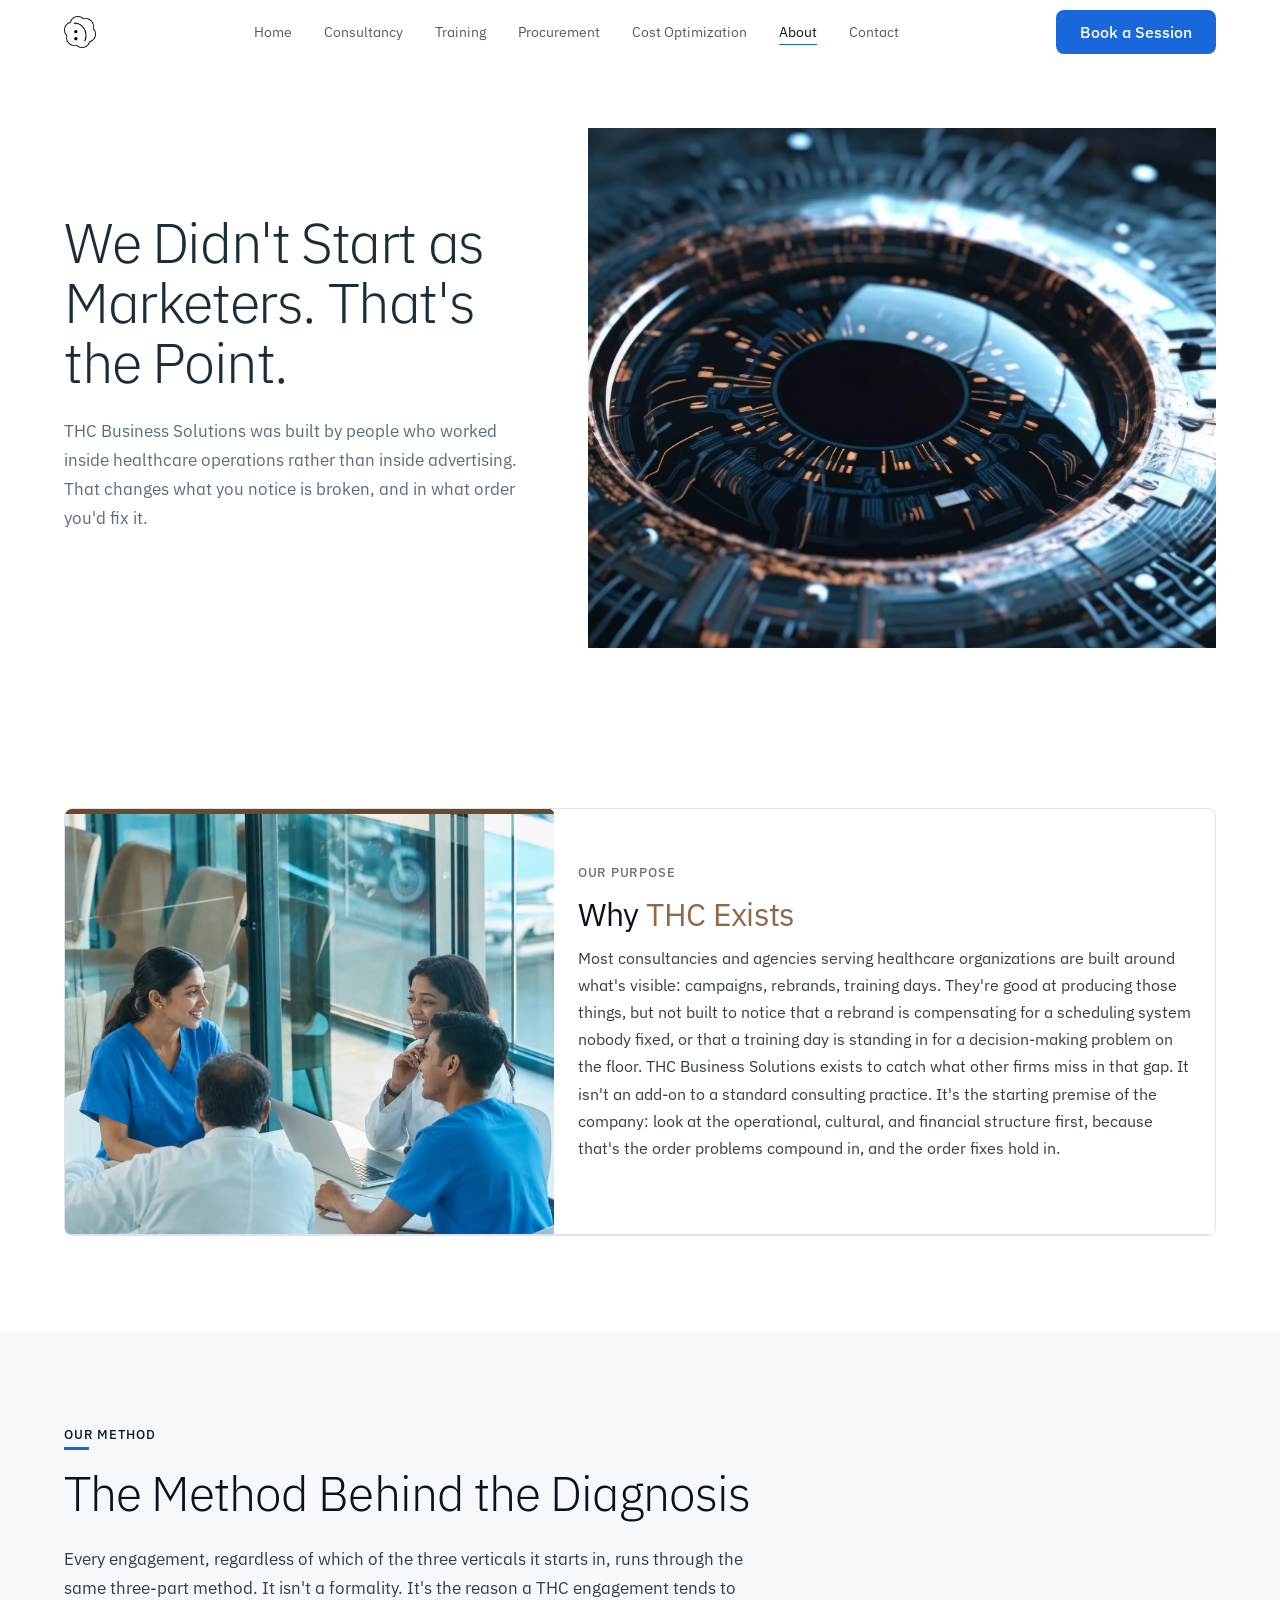
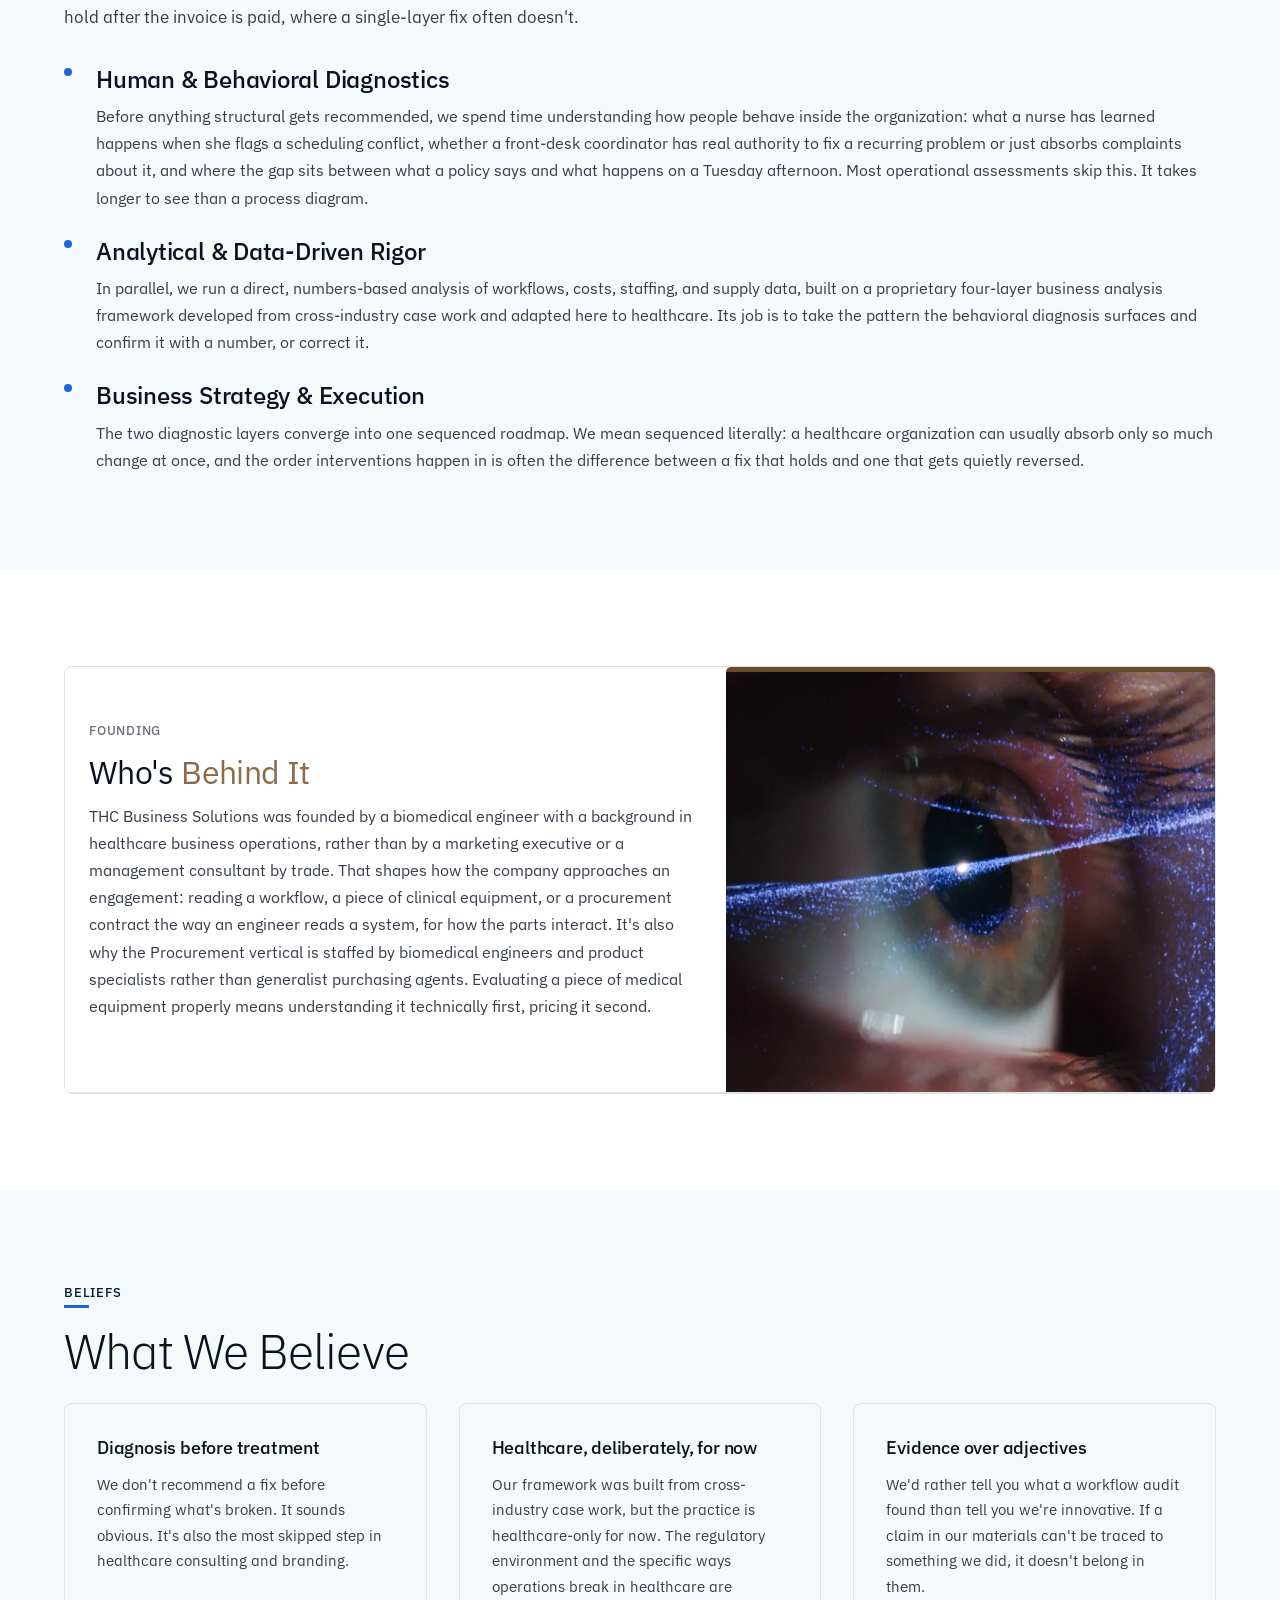
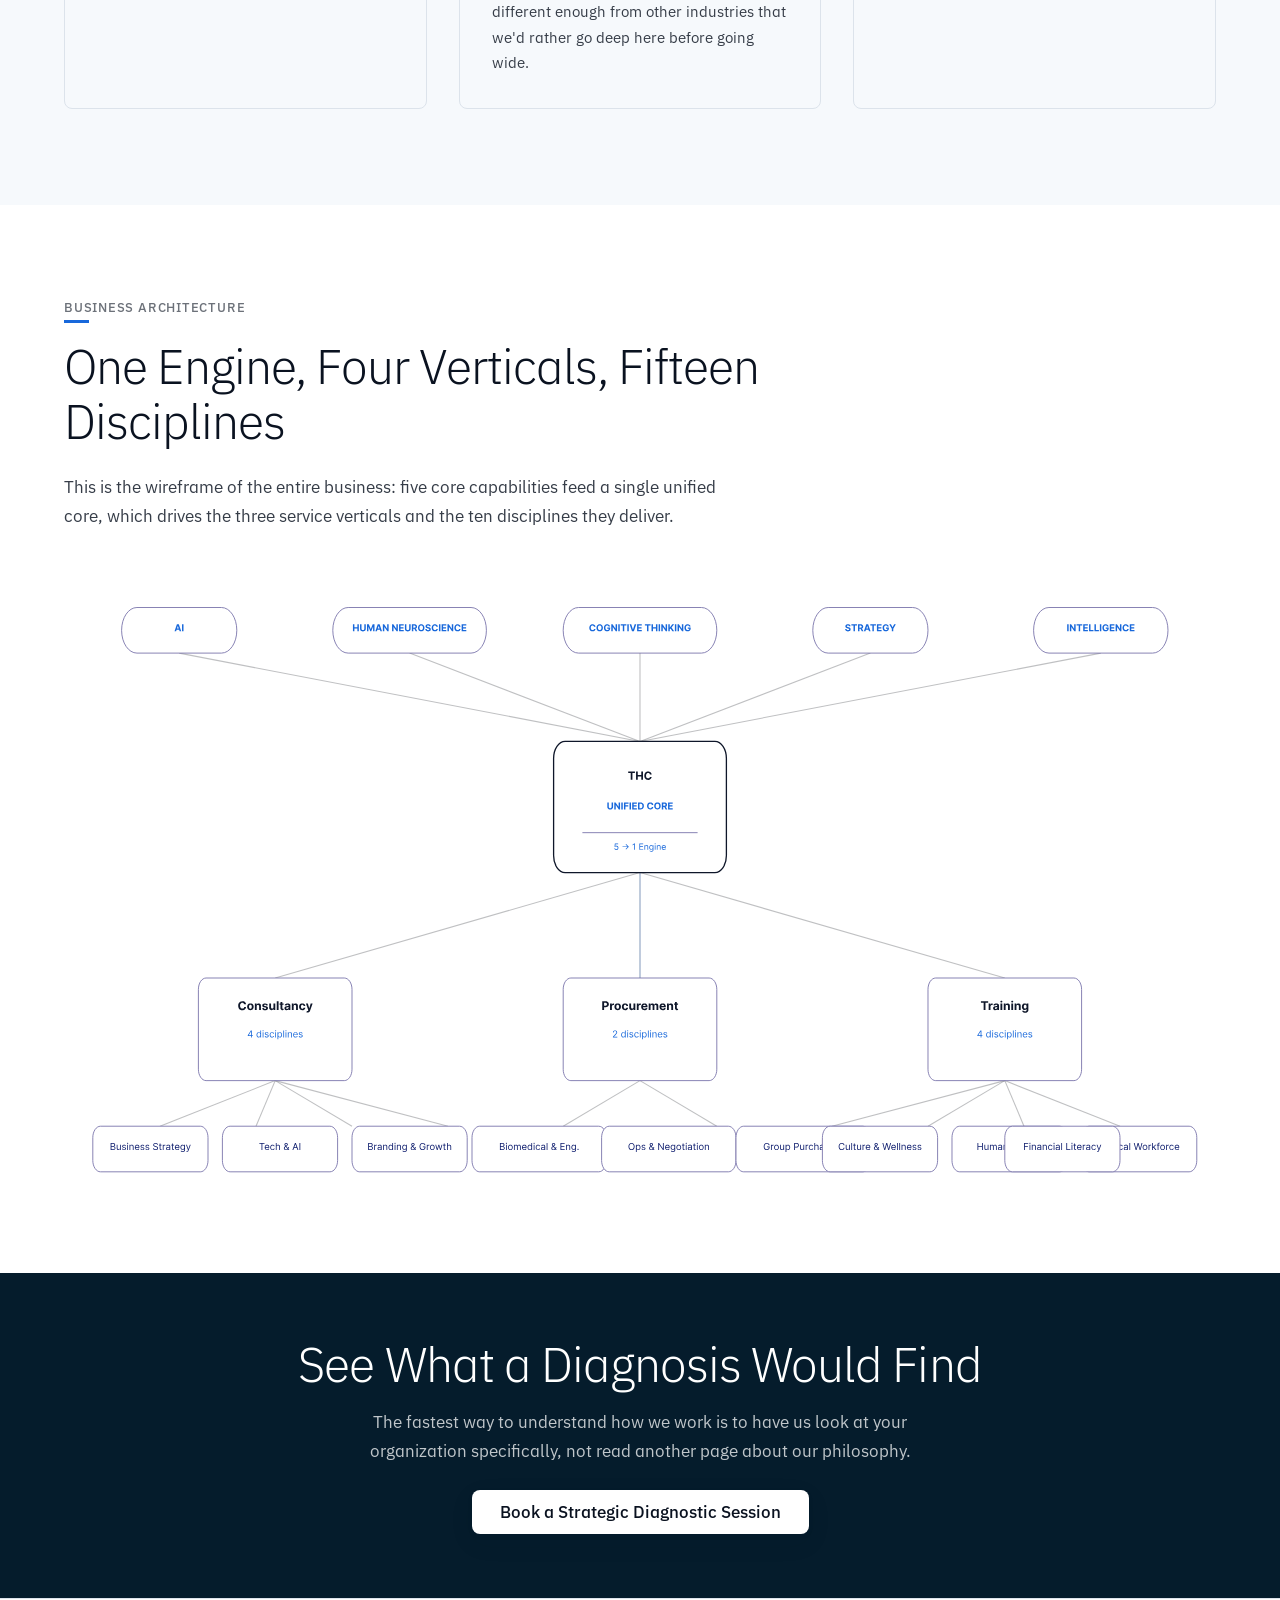
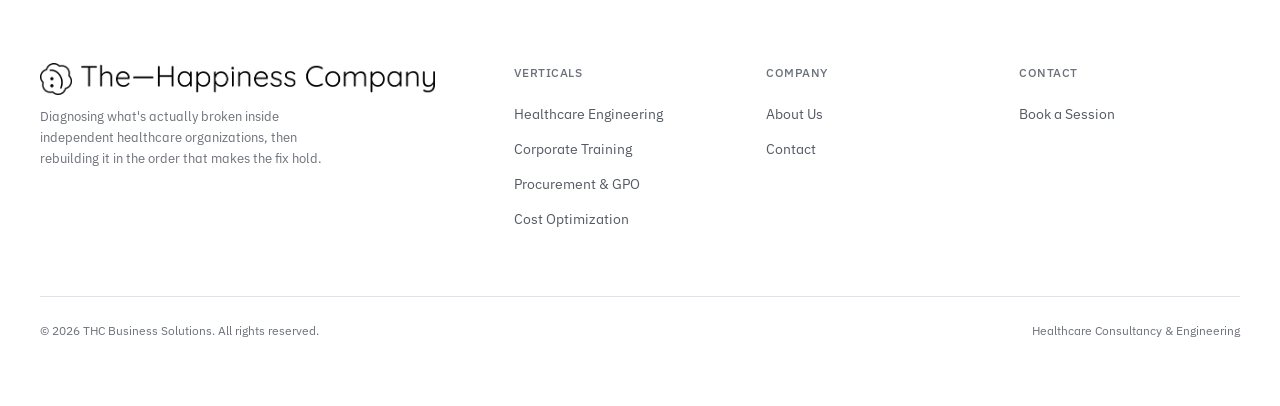
==== commit eedbc0b2: "Bug Fixes" ====
--- a/about.html
+++ b/about.html
@@ -1,12 +1,15 @@
 <!DOCTYPE html>
 <html lang="en">
+
 <head>
   <meta charset="UTF-8">
   <meta name="viewport" content="width=device-width, initial-scale=1.0">
   <title>About Us — THC Business Solutions</title>
-  <meta name="description" content="THC Business Solutions was built by people who worked inside healthcare operations, not inside advertising.">
+  <meta name="description"
+    content="THC Business Solutions was built by people who worked inside healthcare operations, not inside advertising.">
   <link rel="stylesheet" href="css/style.css">
 </head>
+
 <body>
   <a href="#main-content" class="skip-link">Skip to main content</a>
 
@@ -26,8 +29,11 @@
       </ul>
       <a href="contact.html" class="btn btn-primary nav-cta">Book a Session</a>
       <button class="nav-mobile-toggle" aria-label="Toggle menu" aria-expanded="false">
-        <svg viewBox="0 0 24 24" fill="none" stroke="currentColor" stroke-width="2" stroke-linecap="round" aria-hidden="true">
-          <line x1="3" y1="12" x2="21" y2="12"/><line x1="3" y1="6" x2="21" y2="6"/><line x1="3" y1="18" x2="21" y2="18"/>
+        <svg viewBox="0 0 24 24" fill="none" stroke="currentColor" stroke-width="2" stroke-linecap="round"
+          aria-hidden="true">
+          <line x1="3" y1="12" x2="21" y2="12" />
+          <line x1="3" y1="6" x2="21" y2="6" />
+          <line x1="3" y1="18" x2="21" y2="18" />
         </svg>
       </button>
     </div>
@@ -35,245 +41,324 @@
 
   <main id="main-content">
 
-  <!-- ======== HERO — JPM Clone (header left / image right) ======== -->
-  <section class="mesh-hero about-hero">
-    <div class="mesh-bg"></div>
-    <div class="container">
-      <div class="jpm-hero">
-        <div class="jpm-hero__content fade-in">
-          <h1 class="jpm-hero__title">We Didn't Start as Marketers. That's the Point.</h1>
-          <p class="jpm-hero__desc">THC Business Solutions was built by people who worked inside healthcare operations rather than inside advertising. That changes what you notice is broken, and in what order you'd fix it.</p>
-        </div>
-        <div class="jpm-hero__image fade-scale delay-1">
-          <img src="assets/about/hero.webp" width="2592" height="1458" alt="Healthcare professionals" fetchpriority="high">
-        </div>
-      </div>
-    </div>
-  </section>
-
-  <!-- ======== WHY THC EXISTS — THC Value Prop ======== -->
-  <section class="section">
-    <div class="container">
-      <div class="thc-lvp">
-        <div class="thc-lvp__decor-top" aria-hidden="true"></div>
-        <div class="thc-lvp__image"><img src="assets/about/medical-consultation.webp" width="1140" height="810" alt="Medical consultation" loading="lazy"></div>
-        <div class="thc-lvp__border" aria-hidden="true"></div>
-        <div class="thc-lvp__content">
-          <p class="thc-lvp__eyebrow">Our Purpose</p>
-          <h2 class="thc-lvp__title">Why <span class="thc-lvp__accent">THC Exists</span></h2>
-          <p class="thc-lvp__desc">Most consultancies and agencies serving healthcare organizations are built around what's visible: campaigns, rebrands, training days. They're good at producing those things, but not built to notice that a rebrand is compensating for a scheduling system nobody fixed, or that a training day is standing in for a decision-making problem on the floor. THC Business Solutions exists to catch what other firms miss in that gap. It isn't an add-on to a standard consulting practice. It's the starting premise of the company: look at the operational, cultural, and financial structure first, because that's the order problems compound in, and the order fixes hold in.</p>
-        </div>
-      </div>
-    </div>
-  </section>
-
-  <!-- ======== THE METHOD ======== -->
-  <section class="section section-soft">
-    <div class="container">
-      <div class="fade-in">
-        <p class="micro-cap section-label">Our Method</p>
-        <h2 class="display-xl section-title">The Method Behind the Diagnosis</h2>
-        <p class="body-lg section-body">Every engagement, regardless of which of the three verticals it starts in, runs through the same three-part method. It isn't a formality. It's the reason a THC engagement tends to hold after the invoice is paid, where a single-layer fix often doesn't.</p>
-      </div>
-      <div class="stagger-group mt-xxl">
-        <div class="method-step">
-          <h3 class="heading-lg">Human & Behavioral Diagnostics</h3>
-          <p>Before anything structural gets recommended, we spend time understanding how people behave inside the organization: what a nurse has learned happens when she flags a scheduling conflict, whether a front-desk coordinator has real authority to fix a recurring problem or just absorbs complaints about it, and where the gap sits between what a policy says and what happens on a Tuesday afternoon. Most operational assessments skip this. It takes longer to see than a process diagram.</p>
-        </div>
-        <div class="method-step">
-          <h3 class="heading-lg">Analytical & Data-Driven Rigor</h3>
-          <p>In parallel, we run a direct, numbers-based analysis of workflows, costs, staffing, and supply data, built on a proprietary four-layer business analysis framework developed from cross-industry case work and adapted here to healthcare. Its job is to take the pattern the behavioral diagnosis surfaces and confirm it with a number, or correct it.</p>
-        </div>
-        <div class="method-step">
-          <h3 class="heading-lg">Business Strategy & Execution</h3>
-          <p>The two diagnostic layers converge into one sequenced roadmap. We mean sequenced literally: a healthcare organization can usually absorb only so much change at once, and the order interventions happen in is often the difference between a fix that holds and one that gets quietly reversed.</p>
-        </div>
-      </div>
-    </div>
-  </section>
-
-  <!-- ======== WHO'S BEHIND IT — THC Value Prop ======== -->
-  <section class="section">
-    <div class="container">
-      <div class="thc-lvp thc-lvp--flipped">
-        <div class="thc-lvp__decor-top" aria-hidden="true"></div>
-        <div class="thc-lvp__image"><img src="assets/about/engineering-team.webp" width="1140" height="810" alt="Engineering team" loading="lazy"></div>
-        <div class="thc-lvp__border" aria-hidden="true"></div>
-        <div class="thc-lvp__content">
-          <p class="thc-lvp__eyebrow">Founding</p>
-          <h2 class="thc-lvp__title">Who's <span class="thc-lvp__accent">Behind It</span></h2>
-          <p class="thc-lvp__desc">THC Business Solutions was founded by a biomedical engineer with a background in healthcare business operations, rather than by a marketing executive or a management consultant by trade. That shapes how the company approaches an engagement: reading a workflow, a piece of clinical equipment, or a procurement contract the way an engineer reads a system, for how the parts interact. It's also why the Procurement vertical is staffed by biomedical engineers and product specialists rather than generalist purchasing agents. Evaluating a piece of medical equipment properly means understanding it technically first, pricing it second.</p>
-        </div>
-      </div>
-    </div>
-  </section>
-
-  <!-- ======== WHAT WE BELIEVE ======== -->
-  <section class="section section-soft">
-    <div class="container">
-      <div class="fade-in">
-        <p class="micro-cap section-label">Beliefs</p>
-        <h2 class="display-xl section-title">What We Believe</h2>
-      </div>
-      <div class="values-grid stagger-group mt-xl">
-        <div class="value-card glow-card">
-          <h3 class="heading-md">Diagnosis before treatment</h3>
-          <p>We don't recommend a fix before confirming what's broken. It sounds obvious. It's also the most skipped step in healthcare consulting and branding.</p>
-        </div>
-        <div class="value-card glow-card">
-          <h3 class="heading-md">Healthcare, deliberately, for now</h3>
-          <p>Our framework was built from cross-industry case work, but the practice is healthcare-only for now. The regulatory environment and the specific ways operations break in healthcare are different enough from other industries that we'd rather go deep here before going wide.</p>
-        </div>
-        <div class="value-card glow-card">
-          <h3 class="heading-md">Evidence over adjectives</h3>
-          <p>We'd rather tell you what a workflow audit found than tell you we're innovative. If a claim in our materials can't be traced to something we did, it doesn't belong in them.</p>
-        </div>
-      </div>
-    </div>
-  </section>
-
-  <!-- ======== THE BUSINESS WIREFRAME — Tier 1 ======== -->
-  <section class="section wireframe-section wireframe--tier1">
-    <div class="container">
-      <div class="fade-in">
-        <p class="micro-cap section-label">Business Architecture</p>
-        <h2 class="display-xl section-title">One Engine, Three Verticals, Ten Disciplines</h2>
-        <p class="body-lg section-body">This is the wireframe of the entire business: five core capabilities feed a single unified core, which drives the three service verticals and the ten disciplines they deliver.</p>
-      </div>
-            <div class="wireframe-figure fade-in delay-1">
-        <div id="wireframe-mount" aria-live="polite"><svg xmlns="http://www.w3.org/2000/svg" viewBox="0 0 1200 420" width="1200" height="420" class="wireframe-svg" role="img" aria-label="THC Business Solutions architecture â€” five capabilities feed one core, three verticals, ten disciplines">
-  <defs>
-    <filter id="tier1-shadow" x="-20%" y="-20%" width="140%" height="140%">
-      <feDropShadow dx="0" dy="1" stdDeviation="2" flood-color="#0F172A" flood-opacity="0.06"/>
-    </filter>
-  </defs>
-  <g fill="none" stroke="#0F172A" stroke-opacity="0.12" stroke-width="1.25">
-    <path d="M120 52 L600 114" />
-    <path d="M360 52 L600 114" />
-    <path d="M600 52 L600 114" />
-    <path d="M840 52 L600 114" />
-    <path d="M1080 52 L600 114" />
-    <path d="M600 206 L220 280" />
-    <path d="M600 206 L600 280" />
-    <path d="M600 206 L980 280" />
-    <path d="M220 352 L100 384" />
-    <path d="M220 352 L200 384" />
-    <path d="M220 352 L300 384" />
-    <path d="M220 352 L400 384" />
-    <path d="M980 352 L800 384" />
-    <path d="M980 352 L900 384" />
-    <path d="M980 352 L1000 384" />
-    <path d="M980 352 L1100 384" />
-    <path d="M600 352 L520 384" />
-    <path d="M600 352 L680 384" />
-  </g>
-  <g fill="none" stroke="#1868DB" stroke-opacity="0.22" stroke-width="1.5">
-    <path d="M600 206 L600 280" />
-  </g>
-  <g class="tier1-node">
-    <g transform="translate(120, 36)" filter="url(#tier1-shadow)">
-      <rect x="-60" y="-16" width="120" height="32" rx="16" fill="#FFFFFF" stroke="#E2E8F0" stroke-width="1"/>
-      <text x="0" y="5" text-anchor="middle" font-size="11" font-weight="600" letter-spacing="0.08em" fill="#475569">AI</text>
-    </g>
-    <g transform="translate(360, 36)" filter="url(#tier1-shadow)">
-      <rect x="-80" y="-16" width="160" height="32" rx="16" fill="#FFFFFF" stroke="#E2E8F0" stroke-width="1"/>
-      <text x="0" y="5" text-anchor="middle" font-size="11" font-weight="600" letter-spacing="0.08em" fill="#475569">HUMAN NEUROSCIENCE</text>
-    </g>
-    <g transform="translate(600, 36)" filter="url(#tier1-shadow)">
-      <rect x="-80" y="-16" width="160" height="32" rx="16" fill="#FFFFFF" stroke="#E2E8F0" stroke-width="1"/>
-      <text x="0" y="5" text-anchor="middle" font-size="11" font-weight="600" letter-spacing="0.08em" fill="#475569">COGNITIVE THINKING</text>
-    </g>
-    <g transform="translate(840, 36)" filter="url(#tier1-shadow)">
-      <rect x="-60" y="-16" width="120" height="32" rx="16" fill="#FFFFFF" stroke="#E2E8F0" stroke-width="1"/>
-      <text x="0" y="5" text-anchor="middle" font-size="11" font-weight="600" letter-spacing="0.08em" fill="#475569">STRATEGY</text>
-    </g>
-    <g transform="translate(1080, 36)" filter="url(#tier1-shadow)">
-      <rect x="-70" y="-16" width="140" height="32" rx="16" fill="#FFFFFF" stroke="#E2E8F0" stroke-width="1"/>
-      <text x="0" y="5" text-anchor="middle" font-size="11" font-weight="600" letter-spacing="0.08em" fill="#475569">INTELLIGENCE</text>
-    </g>
-  </g>
-  <g class="tier1-node" transform="translate(600, 160)" filter="url(#tier1-shadow)">
-    <rect x="-90" y="-46" width="180" height="92" rx="12" fill="#FFFFFF" stroke="#0F172A" stroke-width="1.5"/>
-    <text x="0" y="-14" text-anchor="middle" font-size="13" font-weight="700" letter-spacing="0.04em" fill="#0F172A">THC</text>
-    <text x="0" y="6" text-anchor="middle" font-size="11" font-weight="600" letter-spacing="0.08em" fill="#475569">UNIFIED CORE</text>
-    <line x1="-60" y1="18" x2="60" y2="18" stroke="#E2E8F0" stroke-width="1"/>
-    <text x="0" y="34" text-anchor="middle" font-size="10" font-weight="500" fill="#475569">5 â†’ 1 Engine</text>
-  </g>
-  <g class="tier1-node">
-    <g transform="translate(220, 316)" filter="url(#tier1-shadow)">
-      <rect x="-80" y="-36" width="160" height="72" rx="8" fill="#FFFFFF" stroke="#E2E8F0" stroke-width="1"/>
-      <text x="0" y="-8" text-anchor="middle" font-size="14" font-weight="700" fill="#0F172A">Consultancy</text>
-      <text x="0" y="10" text-anchor="middle" font-size="11" font-weight="500" fill="#475569">4 disciplines</text>
-    </g>
-    <g transform="translate(600, 316)" filter="url(#tier1-shadow)">
-      <rect x="-80" y="-36" width="160" height="72" rx="8" fill="#FFFFFF" stroke="#E2E8F0" stroke-width="1"/>
-      <text x="0" y="-8" text-anchor="middle" font-size="14" font-weight="700" fill="#0F172A">Procurement</text>
-      <text x="0" y="10" text-anchor="middle" font-size="11" font-weight="500" fill="#475569">2 disciplines</text>
-    </g>
-    <g transform="translate(980, 316)" filter="url(#tier1-shadow)">
-      <rect x="-80" y="-36" width="160" height="72" rx="8" fill="#FFFFFF" stroke="#E2E8F0" stroke-width="1"/>
-      <text x="0" y="-8" text-anchor="middle" font-size="14" font-weight="700" fill="#0F172A">Training</text>
-      <text x="0" y="10" text-anchor="middle" font-size="11" font-weight="500" fill="#475569">4 disciplines</text>
-    </g>
-  </g>
-  <g class="tier1-node">
-    <g transform="translate(90, 400)" filter="url(#tier1-shadow)">
-      <rect x="-60" y="-16" width="120" height="32" rx="8" fill="#FFFFFF" stroke="#E2E8F0" stroke-width="1"/>
-      <text x="0" y="5" text-anchor="middle" font-size="11" font-weight="500" fill="#334155">Business Strategy</text>
-    </g>
-    <g transform="translate(225, 400)" filter="url(#tier1-shadow)">
-      <rect x="-60" y="-16" width="120" height="32" rx="8" fill="#FFFFFF" stroke="#E2E8F0" stroke-width="1"/>
-      <text x="0" y="5" text-anchor="middle" font-size="11" font-weight="500" fill="#334155">Tech &amp; AI</text>
-    </g>
-    <g transform="translate(360, 400)" filter="url(#tier1-shadow)">
-      <rect x="-60" y="-16" width="120" height="32" rx="8" fill="#FFFFFF" stroke="#E2E8F0" stroke-width="1"/>
-      <text x="0" y="5" text-anchor="middle" font-size="11" font-weight="500" fill="#334155">Branding &amp; Growth</text>
-    </g>
-    <g transform="translate(495, 400)" filter="url(#tier1-shadow)">
-      <rect x="-70" y="-16" width="140" height="32" rx="8" fill="#FFFFFF" stroke="#E2E8F0" stroke-width="1"/>
-      <text x="0" y="5" text-anchor="middle" font-size="11" font-weight="500" fill="#334155">Biomedical &amp; Eng.</text>
-    </g>
-    <g transform="translate(630, 400)" filter="url(#tier1-shadow)">
-      <rect x="-70" y="-16" width="140" height="32" rx="8" fill="#FFFFFF" stroke="#E2E8F0" stroke-width="1"/>
-      <text x="0" y="5" text-anchor="middle" font-size="11" font-weight="500" fill="#334155">Ops &amp; Negotiation</text>
-    </g>
-    <g transform="translate(770, 400)" filter="url(#tier1-shadow)">
-      <rect x="-70" y="-16" width="140" height="32" rx="8" fill="#FFFFFF" stroke="#E2E8F0" stroke-width="1"/>
-      <text x="0" y="5" text-anchor="middle" font-size="11" font-weight="500" fill="#334155">Group Purchasing</text>
-    </g>
-    <g transform="translate(850, 400)" filter="url(#tier1-shadow)">
-      <rect x="-60" y="-16" width="120" height="32" rx="8" fill="#FFFFFF" stroke="#E2E8F0" stroke-width="1"/>
-      <text x="0" y="5" text-anchor="middle" font-size="11" font-weight="500" fill="#334155">Culture &amp; Wellness</text>
-    </g>
-    <g transform="translate(985, 400)" filter="url(#tier1-shadow)">
-      <rect x="-60" y="-16" width="120" height="32" rx="8" fill="#FFFFFF" stroke="#E2E8F0" stroke-width="1"/>
-      <text x="0" y="5" text-anchor="middle" font-size="11" font-weight="500" fill="#334155">Human Capital</text>
-    </g>
-    <g transform="translate(1120, 400)" filter="url(#tier1-shadow)">
-      <rect x="-60" y="-16" width="120" height="32" rx="8" fill="#FFFFFF" stroke="#E2E8F0" stroke-width="1"/>
-      <text x="0" y="5" text-anchor="middle" font-size="11" font-weight="500" fill="#334155">Clinical Workforce</text>
-    </g>
-    <g transform="translate(1040, 400)" filter="url(#tier1-shadow)">
-      <rect x="-60" y="-16" width="120" height="32" rx="8" fill="#FFFFFF" stroke="#E2E8F0" stroke-width="1"/>
-      <text x="0" y="5" text-anchor="middle" font-size="11" font-weight="500" fill="#334155">Financial Literacy</text>
-    </g>
-  </g>
-</svg>
-</div>
-      </div>
-    </div>
-  </section>
-
-  <!-- ======== CTA ======== -->
-  <section class="section cta-section cta-navy">
-    <div class="container">
-      <div class="fade-in">
-        <h2 class="display-xl">See What a Diagnosis Would Find</h2>
-        <p class="body-lg">The fastest way to understand how we work is to have us look at your organization specifically, not read another page about our philosophy.</p>
-        <a href="contact.html" class="btn btn-primary">Book a Strategic Diagnostic Session</a>
-      </div>
-    </div>
-  </section>
+    <!-- ======== HERO — JPM Clone (header left / image right) ======== -->
+    <section class="mesh-hero about-hero">
+      <div class="mesh-bg"></div>
+      <div class="container">
+        <div class="jpm-hero">
+          <div class="jpm-hero__content fade-in">
+            <h1 class="jpm-hero__title">We Didn't Start as Marketers. That's the Point.</h1>
+            <p class="jpm-hero__desc">THC Business Solutions was built by people who worked inside healthcare operations
+              rather than inside advertising. That changes what you notice is broken, and in what order you'd fix it.
+            </p>
+          </div>
+          <div class="jpm-hero__image fade-scale delay-1">
+            <img src="assets/about/hero.webp" width="2592" height="1458" alt="Healthcare professionals"
+              fetchpriority="high">
+          </div>
+        </div>
+      </div>
+    </section>
+
+    <!-- ======== WHY THC EXISTS — THC Value Prop ======== -->
+    <section class="section">
+      <div class="container">
+        <div class="thc-lvp">
+          <div class="thc-lvp__decor-top" aria-hidden="true"></div>
+          <div class="thc-lvp__image"><img src="assets/about/medical-consultation.webp" width="1140" height="810"
+              alt="Medical consultation" loading="lazy"></div>
+          <div class="thc-lvp__border" aria-hidden="true"></div>
+          <div class="thc-lvp__content">
+            <p class="thc-lvp__eyebrow">Our Purpose</p>
+            <h2 class="thc-lvp__title">Why <span class="thc-lvp__accent">THC Exists</span></h2>
+            <p class="thc-lvp__desc">Most consultancies and agencies serving healthcare organizations are built around
+              what's visible: campaigns, rebrands, training days. They're good at producing those things, but not built
+              to notice that a rebrand is compensating for a scheduling system nobody fixed, or that a training day is
+              standing in for a decision-making problem on the floor. THC Business Solutions exists to catch what other
+              firms miss in that gap. It isn't an add-on to a standard consulting practice. It's the starting premise of
+              the company: look at the operational, cultural, and financial structure first, because that's the order
+              problems compound in, and the order fixes hold in.</p>
+          </div>
+        </div>
+      </div>
+    </section>
+
+    <!-- ======== THE METHOD ======== -->
+    <section class="section section-soft">
+      <div class="container">
+        <div class="fade-in">
+          <p class="micro-cap section-label">Our Method</p>
+          <h2 class="display-xl section-title">The Method Behind the Diagnosis</h2>
+          <p class="body-lg section-body">Every engagement, regardless of which of the three verticals it starts in,
+            runs through the same three-part method. It isn't a formality. It's the reason a THC engagement tends to
+            hold after the invoice is paid, where a single-layer fix often doesn't.</p>
+        </div>
+        <div class="stagger-group mt-xxl">
+          <div class="method-step">
+            <h3 class="heading-lg">Human & Behavioral Diagnostics</h3>
+            <p>Before anything structural gets recommended, we spend time understanding how people behave inside the
+              organization: what a nurse has learned happens when she flags a scheduling conflict, whether a front-desk
+              coordinator has real authority to fix a recurring problem or just absorbs complaints about it, and where
+              the gap sits between what a policy says and what happens on a Tuesday afternoon. Most operational
+              assessments skip this. It takes longer to see than a process diagram.</p>
+          </div>
+          <div class="method-step">
+            <h3 class="heading-lg">Analytical & Data-Driven Rigor</h3>
+            <p>In parallel, we run a direct, numbers-based analysis of workflows, costs, staffing, and supply data,
+              built on a proprietary four-layer business analysis framework developed from cross-industry case work and
+              adapted here to healthcare. Its job is to take the pattern the behavioral diagnosis surfaces and confirm
+              it with a number, or correct it.</p>
+          </div>
+          <div class="method-step">
+            <h3 class="heading-lg">Business Strategy & Execution</h3>
+            <p>The two diagnostic layers converge into one sequenced roadmap. We mean sequenced literally: a healthcare
+              organization can usually absorb only so much change at once, and the order interventions happen in is
+              often the difference between a fix that holds and one that gets quietly reversed.</p>
+          </div>
+        </div>
+      </div>
+    </section>
+
+    <!-- ======== WHO'S BEHIND IT — THC Value Prop ======== -->
+    <section class="section">
+      <div class="container">
+        <div class="thc-lvp thc-lvp--flipped">
+          <div class="thc-lvp__decor-top" aria-hidden="true"></div>
+          <div class="thc-lvp__image"><img src="assets/about/engineering-team.webp" width="1140" height="810"
+              alt="Engineering team" loading="lazy"></div>
+          <div class="thc-lvp__border" aria-hidden="true"></div>
+          <div class="thc-lvp__content">
+            <p class="thc-lvp__eyebrow">Founding</p>
+            <h2 class="thc-lvp__title">Who's <span class="thc-lvp__accent">Behind It</span></h2>
+            <p class="thc-lvp__desc">THC Business Solutions was founded by a biomedical engineer with a background in
+              healthcare business operations, rather than by a marketing executive or a management consultant by trade.
+              That shapes how the company approaches an engagement: reading a workflow, a piece of clinical equipment,
+              or a procurement contract the way an engineer reads a system, for how the parts interact. It's also why
+              the Procurement vertical is staffed by biomedical engineers and product specialists rather than generalist
+              purchasing agents. Evaluating a piece of medical equipment properly means understanding it technically
+              first, pricing it second.</p>
+          </div>
+        </div>
+      </div>
+    </section>
+
+    <!-- ======== WHAT WE BELIEVE ======== -->
+    <section class="section section-soft">
+      <div class="container">
+        <div class="fade-in">
+          <p class="micro-cap section-label">Beliefs</p>
+          <h2 class="display-xl section-title">What We Believe</h2>
+        </div>
+        <div class="values-grid stagger-group mt-xl">
+          <div class="value-card glow-card">
+            <h3 class="heading-md">Diagnosis before treatment</h3>
+            <p>We don't recommend a fix before confirming what's broken. It sounds obvious. It's also the most skipped
+              step in healthcare consulting and branding.</p>
+          </div>
+          <div class="value-card glow-card">
+            <h3 class="heading-md">Healthcare, deliberately, for now</h3>
+            <p>Our framework was built from cross-industry case work, but the practice is healthcare-only for now. The
+              regulatory environment and the specific ways operations break in healthcare are different enough from
+              other industries that we'd rather go deep here before going wide.</p>
+          </div>
+          <div class="value-card glow-card">
+            <h3 class="heading-md">Evidence over adjectives</h3>
+            <p>We'd rather tell you what a workflow audit found than tell you we're innovative. If a claim in our
+              materials can't be traced to something we did, it doesn't belong in them.</p>
+          </div>
+        </div>
+      </div>
+    </section>
+
+    <!-- ======== THE BUSINESS WIREFRAME — Tier 1 ======== -->
+    <section class="section wireframe-section wireframe--tier1">
+      <div class="container">
+        <div class="fade-in">
+          <p class="micro-cap section-label">Business Architecture</p>
+          <h2 class="display-xl section-title">One Engine, Four Verticals, Fifteen Disciplines</h2>
+          <p class="body-lg section-body">This is the wireframe of the entire business: five core capabilities feed a
+            single unified core, which drives the three service verticals and the ten disciplines they deliver.</p>
+        </div>
+        <div class="wireframe-figure fade-in delay-1">
+          <div id="wireframe-mount" aria-live="polite"><svg xmlns="http://www.w3.org/2000/svg" viewBox="0 0 1200 420"
+              width="1200" height="420" class="wireframe-svg" role="img"
+              aria-label="THC Business Solutions architecture â€” five capabilities feed one core, three verticals, ten disciplines">
+              <defs>
+                <filter id="tier1-shadow" x="-20%" y="-20%" width="140%" height="140%">
+                  <feDropShadow dx="0" dy="1" stdDeviation="2" flood-color="#0F172A" flood-opacity="0.06" />
+                </filter>
+              </defs>
+              <g fill="none" stroke="#0F172A" stroke-opacity="0.12" stroke-width="1.25">
+                <path d="M120 52 L600 114" />
+                <path d="M360 52 L600 114" />
+                <path d="M600 52 L600 114" />
+                <path d="M840 52 L600 114" />
+                <path d="M1080 52 L600 114" />
+                <path d="M600 206 L220 280" />
+                <path d="M600 206 L600 280" />
+                <path d="M600 206 L980 280" />
+                <path d="M220 352 L100 384" />
+                <path d="M220 352 L200 384" />
+                <path d="M220 352 L300 384" />
+                <path d="M220 352 L400 384" />
+                <path d="M980 352 L800 384" />
+                <path d="M980 352 L900 384" />
+                <path d="M980 352 L1000 384" />
+                <path d="M980 352 L1100 384" />
+                <path d="M600 352 L520 384" />
+                <path d="M600 352 L680 384" />
+              </g>
+              <g fill="none" stroke="#1868DB" stroke-opacity="0.22" stroke-width="1.5">
+                <path d="M600 206 L600 280" />
+              </g>
+              <g class="tier1-node">
+                <g transform="translate(120, 36)" filter="url(#tier1-shadow)">
+                  <rect x="-60" y="-16" width="120" height="32" rx="16" fill="#FFFFFF" stroke="#E2E8F0"
+                    stroke-width="1" />
+                  <text x="0" y="5" text-anchor="middle" font-size="11" font-weight="600" letter-spacing="0.08em"
+                    fill="#475569">AI</text>
+                </g>
+                <g transform="translate(360, 36)" filter="url(#tier1-shadow)">
+                  <rect x="-80" y="-16" width="160" height="32" rx="16" fill="#FFFFFF" stroke="#E2E8F0"
+                    stroke-width="1" />
+                  <text x="0" y="5" text-anchor="middle" font-size="11" font-weight="600" letter-spacing="0.08em"
+                    fill="#475569">HUMAN NEUROSCIENCE</text>
+                </g>
+                <g transform="translate(600, 36)" filter="url(#tier1-shadow)">
+                  <rect x="-80" y="-16" width="160" height="32" rx="16" fill="#FFFFFF" stroke="#E2E8F0"
+                    stroke-width="1" />
+                  <text x="0" y="5" text-anchor="middle" font-size="11" font-weight="600" letter-spacing="0.08em"
+                    fill="#475569">COGNITIVE THINKING</text>
+                </g>
+                <g transform="translate(840, 36)" filter="url(#tier1-shadow)">
+                  <rect x="-60" y="-16" width="120" height="32" rx="16" fill="#FFFFFF" stroke="#E2E8F0"
+                    stroke-width="1" />
+                  <text x="0" y="5" text-anchor="middle" font-size="11" font-weight="600" letter-spacing="0.08em"
+                    fill="#475569">STRATEGY</text>
+                </g>
+                <g transform="translate(1080, 36)" filter="url(#tier1-shadow)">
+                  <rect x="-70" y="-16" width="140" height="32" rx="16" fill="#FFFFFF" stroke="#E2E8F0"
+                    stroke-width="1" />
+                  <text x="0" y="5" text-anchor="middle" font-size="11" font-weight="600" letter-spacing="0.08em"
+                    fill="#475569">INTELLIGENCE</text>
+                </g>
+              </g>
+              <g class="tier1-node" transform="translate(600, 160)" filter="url(#tier1-shadow)">
+                <rect x="-90" y="-46" width="180" height="92" rx="12" fill="#FFFFFF" stroke="#0F172A"
+                  stroke-width="1.5" />
+                <text x="0" y="-14" text-anchor="middle" font-size="13" font-weight="700" letter-spacing="0.04em"
+                  fill="#0F172A">THC</text>
+                <text x="0" y="6" text-anchor="middle" font-size="11" font-weight="600" letter-spacing="0.08em"
+                  fill="#475569">UNIFIED CORE</text>
+                <line x1="-60" y1="18" x2="60" y2="18" stroke="#E2E8F0" stroke-width="1" />
+                <text x="0" y="34" text-anchor="middle" font-size="10" font-weight="500" fill="#475569">5 â†’ 1
+                  Engine</text>
+              </g>
+              <g class="tier1-node">
+                <g transform="translate(220, 316)" filter="url(#tier1-shadow)">
+                  <rect x="-80" y="-36" width="160" height="72" rx="8" fill="#FFFFFF" stroke="#E2E8F0"
+                    stroke-width="1" />
+                  <text x="0" y="-8" text-anchor="middle" font-size="14" font-weight="700"
+                    fill="#0F172A">Consultancy</text>
+                  <text x="0" y="10" text-anchor="middle" font-size="11" font-weight="500" fill="#475569">4
+                    disciplines</text>
+                </g>
+                <g transform="translate(600, 316)" filter="url(#tier1-shadow)">
+                  <rect x="-80" y="-36" width="160" height="72" rx="8" fill="#FFFFFF" stroke="#E2E8F0"
+                    stroke-width="1" />
+                  <text x="0" y="-8" text-anchor="middle" font-size="14" font-weight="700"
+                    fill="#0F172A">Procurement</text>
+                  <text x="0" y="10" text-anchor="middle" font-size="11" font-weight="500" fill="#475569">2
+                    disciplines</text>
+                </g>
+                <g transform="translate(980, 316)" filter="url(#tier1-shadow)">
+                  <rect x="-80" y="-36" width="160" height="72" rx="8" fill="#FFFFFF" stroke="#E2E8F0"
+                    stroke-width="1" />
+                  <text x="0" y="-8" text-anchor="middle" font-size="14" font-weight="700"
+                    fill="#0F172A">Training</text>
+                  <text x="0" y="10" text-anchor="middle" font-size="11" font-weight="500" fill="#475569">4
+                    disciplines</text>
+                </g>
+              </g>
+              <g class="tier1-node">
+                <g transform="translate(90, 400)" filter="url(#tier1-shadow)">
+                  <rect x="-60" y="-16" width="120" height="32" rx="8" fill="#FFFFFF" stroke="#E2E8F0"
+                    stroke-width="1" />
+                  <text x="0" y="5" text-anchor="middle" font-size="11" font-weight="500" fill="#334155">Business
+                    Strategy</text>
+                </g>
+                <g transform="translate(225, 400)" filter="url(#tier1-shadow)">
+                  <rect x="-60" y="-16" width="120" height="32" rx="8" fill="#FFFFFF" stroke="#E2E8F0"
+                    stroke-width="1" />
+                  <text x="0" y="5" text-anchor="middle" font-size="11" font-weight="500" fill="#334155">Tech &amp;
+                    AI</text>
+                </g>
+                <g transform="translate(360, 400)" filter="url(#tier1-shadow)">
+                  <rect x="-60" y="-16" width="120" height="32" rx="8" fill="#FFFFFF" stroke="#E2E8F0"
+                    stroke-width="1" />
+                  <text x="0" y="5" text-anchor="middle" font-size="11" font-weight="500" fill="#334155">Branding &amp;
+                    Growth</text>
+                </g>
+                <g transform="translate(495, 400)" filter="url(#tier1-shadow)">
+                  <rect x="-70" y="-16" width="140" height="32" rx="8" fill="#FFFFFF" stroke="#E2E8F0"
+                    stroke-width="1" />
+                  <text x="0" y="5" text-anchor="middle" font-size="11" font-weight="500" fill="#334155">Biomedical
+                    &amp; Eng.</text>
+                </g>
+                <g transform="translate(630, 400)" filter="url(#tier1-shadow)">
+                  <rect x="-70" y="-16" width="140" height="32" rx="8" fill="#FFFFFF" stroke="#E2E8F0"
+                    stroke-width="1" />
+                  <text x="0" y="5" text-anchor="middle" font-size="11" font-weight="500" fill="#334155">Ops &amp;
+                    Negotiation</text>
+                </g>
+                <g transform="translate(770, 400)" filter="url(#tier1-shadow)">
+                  <rect x="-70" y="-16" width="140" height="32" rx="8" fill="#FFFFFF" stroke="#E2E8F0"
+                    stroke-width="1" />
+                  <text x="0" y="5" text-anchor="middle" font-size="11" font-weight="500" fill="#334155">Group
+                    Purchasing</text>
+                </g>
+                <g transform="translate(850, 400)" filter="url(#tier1-shadow)">
+                  <rect x="-60" y="-16" width="120" height="32" rx="8" fill="#FFFFFF" stroke="#E2E8F0"
+                    stroke-width="1" />
+                  <text x="0" y="5" text-anchor="middle" font-size="11" font-weight="500" fill="#334155">Culture &amp;
+                    Wellness</text>
+                </g>
+                <g transform="translate(985, 400)" filter="url(#tier1-shadow)">
+                  <rect x="-60" y="-16" width="120" height="32" rx="8" fill="#FFFFFF" stroke="#E2E8F0"
+                    stroke-width="1" />
+                  <text x="0" y="5" text-anchor="middle" font-size="11" font-weight="500" fill="#334155">Human
+                    Capital</text>
+                </g>
+                <g transform="translate(1120, 400)" filter="url(#tier1-shadow)">
+                  <rect x="-60" y="-16" width="120" height="32" rx="8" fill="#FFFFFF" stroke="#E2E8F0"
+                    stroke-width="1" />
+                  <text x="0" y="5" text-anchor="middle" font-size="11" font-weight="500" fill="#334155">Clinical
+                    Workforce</text>
+                </g>
+                <g transform="translate(1040, 400)" filter="url(#tier1-shadow)">
+                  <rect x="-60" y="-16" width="120" height="32" rx="8" fill="#FFFFFF" stroke="#E2E8F0"
+                    stroke-width="1" />
+                  <text x="0" y="5" text-anchor="middle" font-size="11" font-weight="500" fill="#334155">Financial
+                    Literacy</text>
+                </g>
+              </g>
+            </svg>
+          </div>
+        </div>
+      </div>
+    </section>
+
+    <!-- ======== CTA ======== -->
+    <section class="section cta-section cta-navy">
+      <div class="container">
+        <div class="fade-in">
+          <h2 class="display-xl">See What a Diagnosis Would Find</h2>
+          <p class="body-lg">The fastest way to understand how we work is to have us look at your organization
+            specifically, not read another page about our philosophy.</p>
+          <a href="contact.html" class="btn btn-primary">Book a Strategic Diagnostic Session</a>
+        </div>
+      </div>
+    </section>
 
   </main>
 
@@ -284,7 +369,8 @@
           <a href="index.html" class="nav-logo">
             <img src="assets/shared/logoname.png" width="1726" height="140" alt="THC Business Solutions">
           </a>
-          <p>Diagnosing what's actually broken inside independent healthcare organizations, then rebuilding it in the order that makes the fix hold.</p>
+          <p>Diagnosing what's actually broken inside independent healthcare organizations, then rebuilding it in the
+            order that makes the fix hold.</p>
         </div>
         <div class="footer-col">
           <h4>Verticals</h4>
@@ -318,5 +404,5 @@
 
   <script src="js/main.js"></script>
 </body>
-</html>
-
+
+</html>
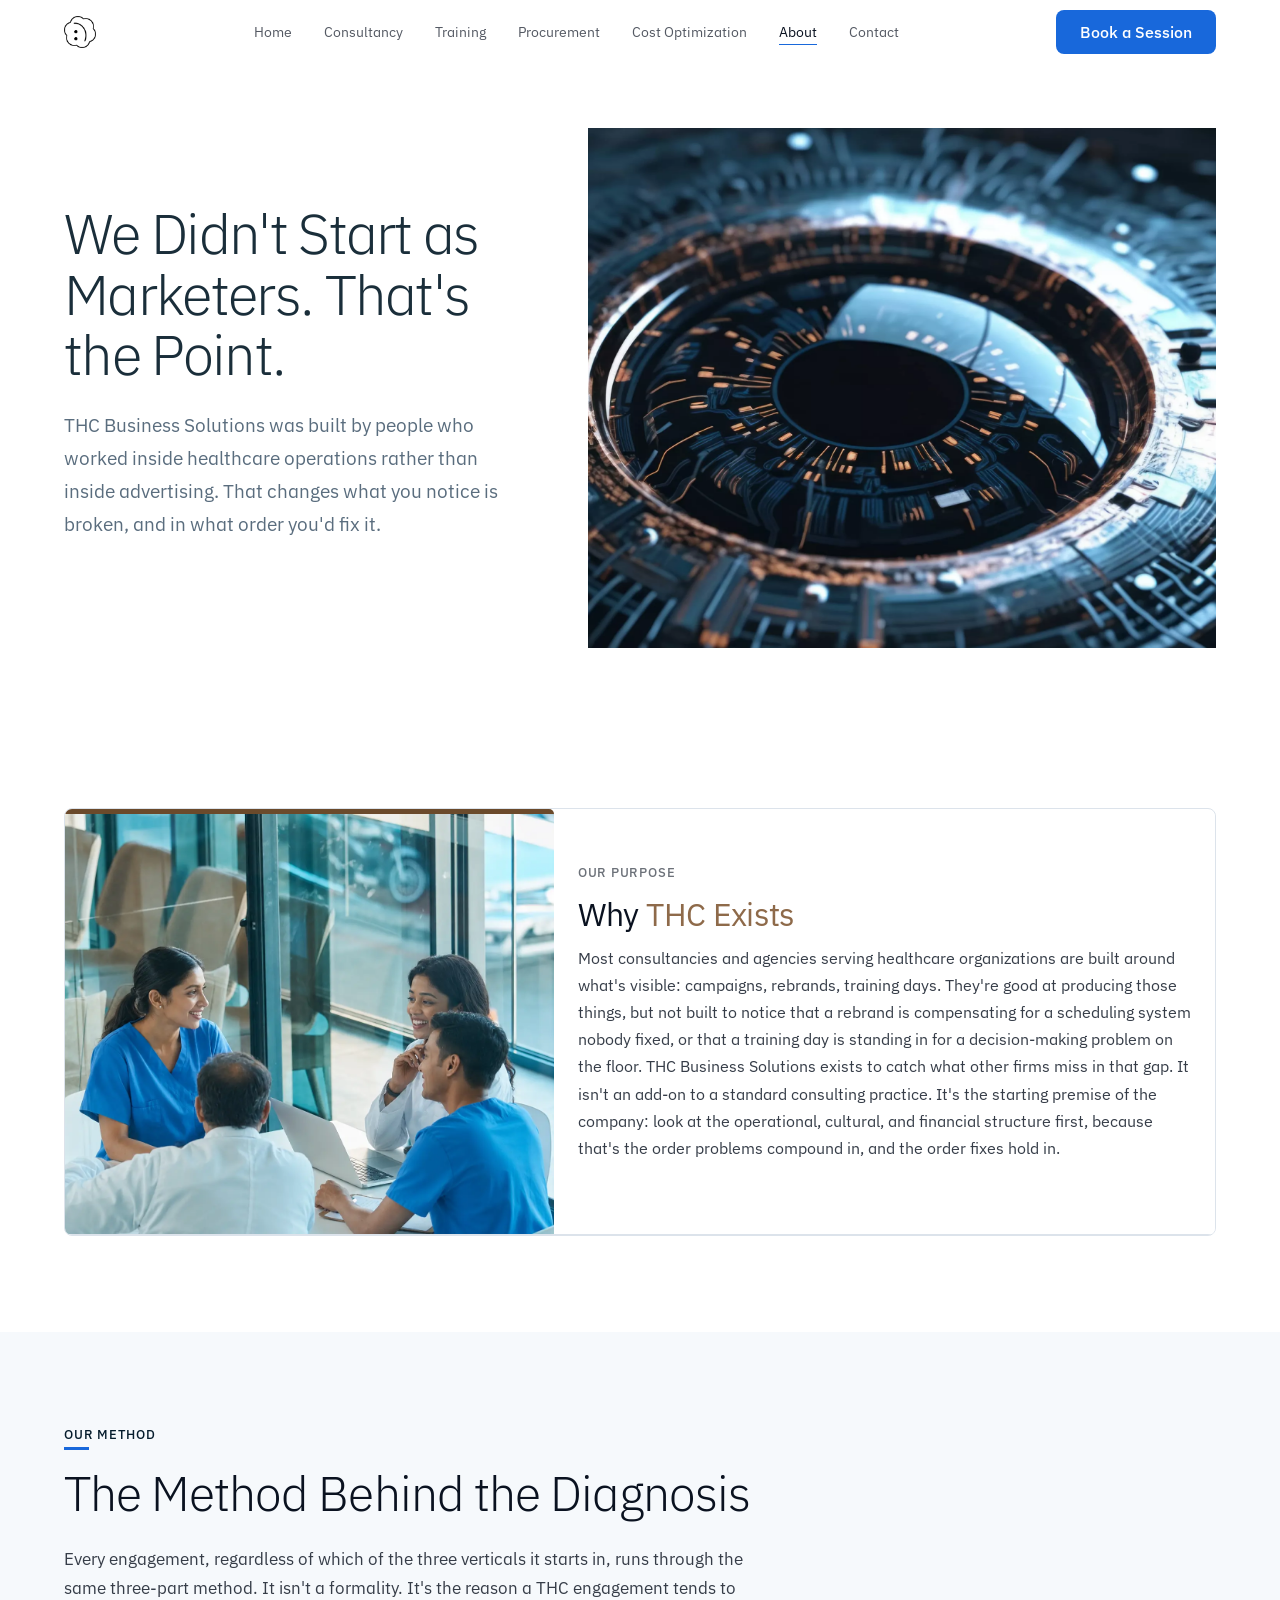
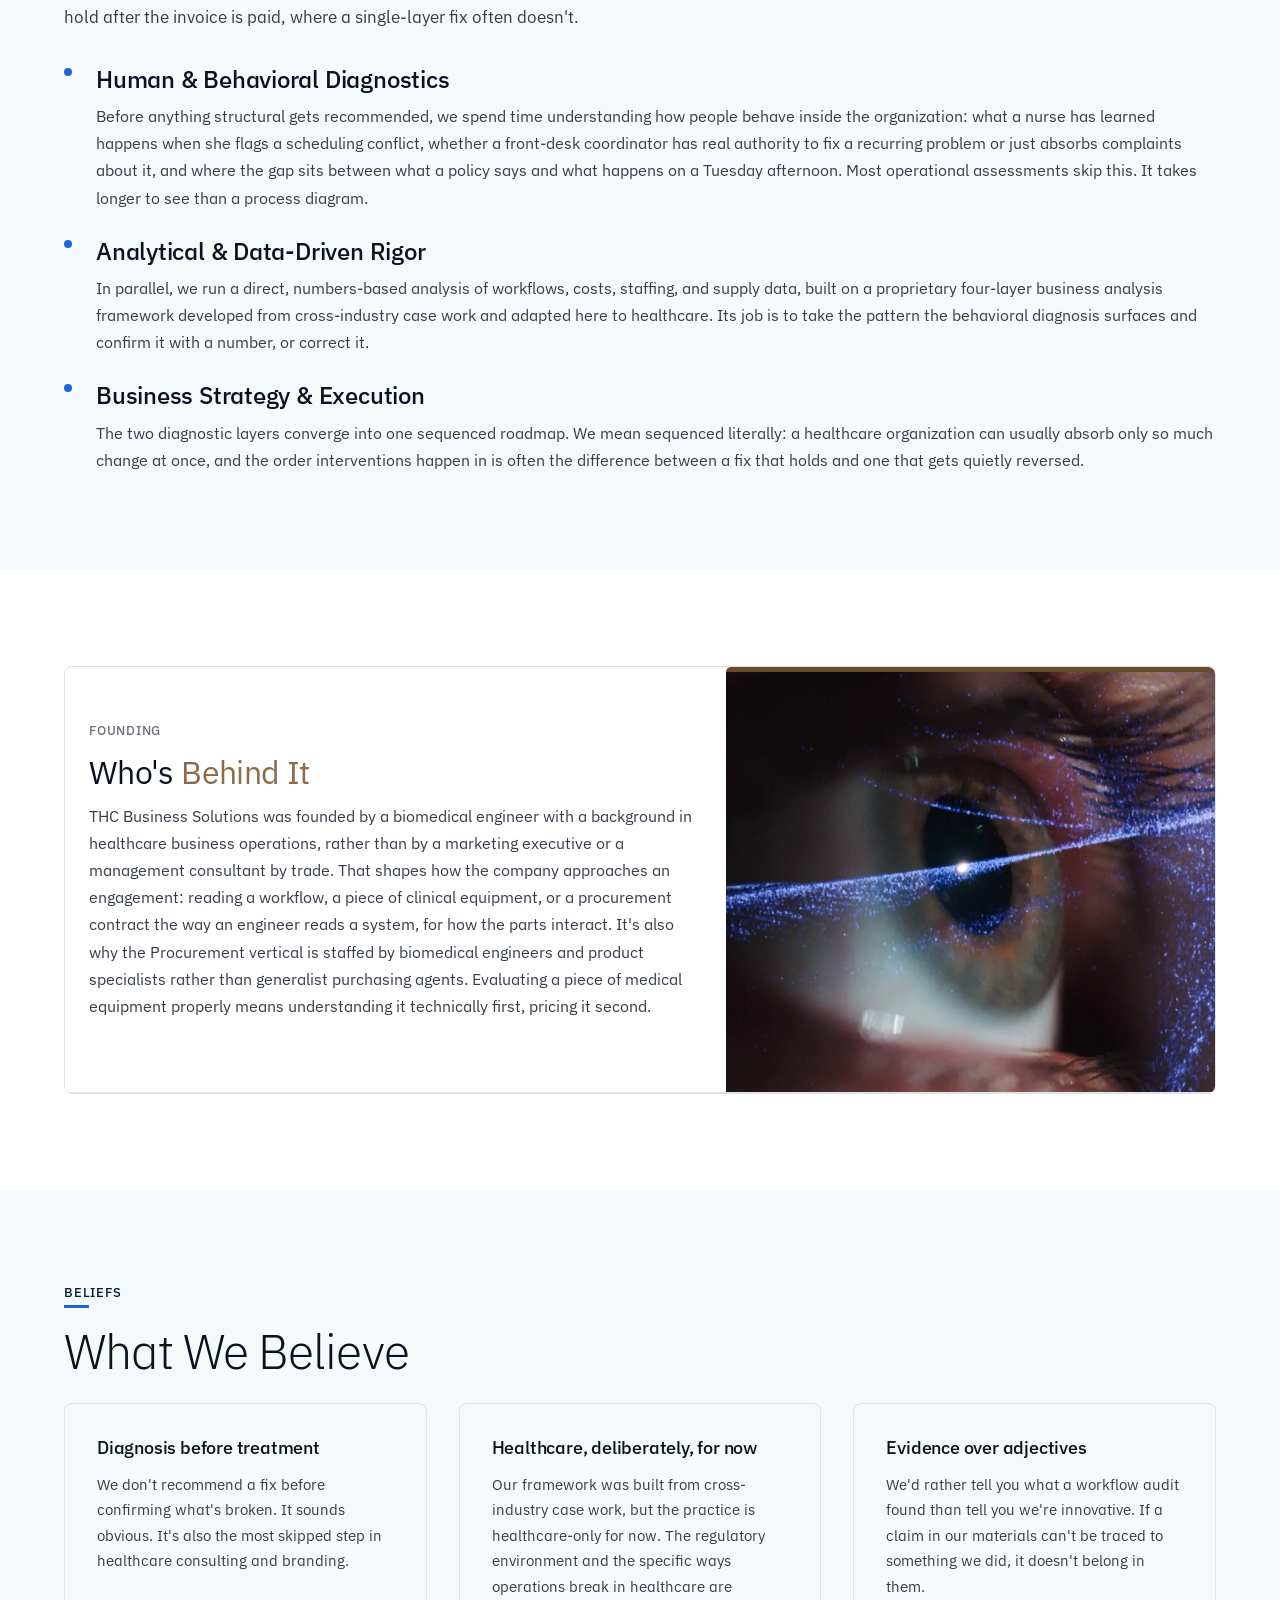
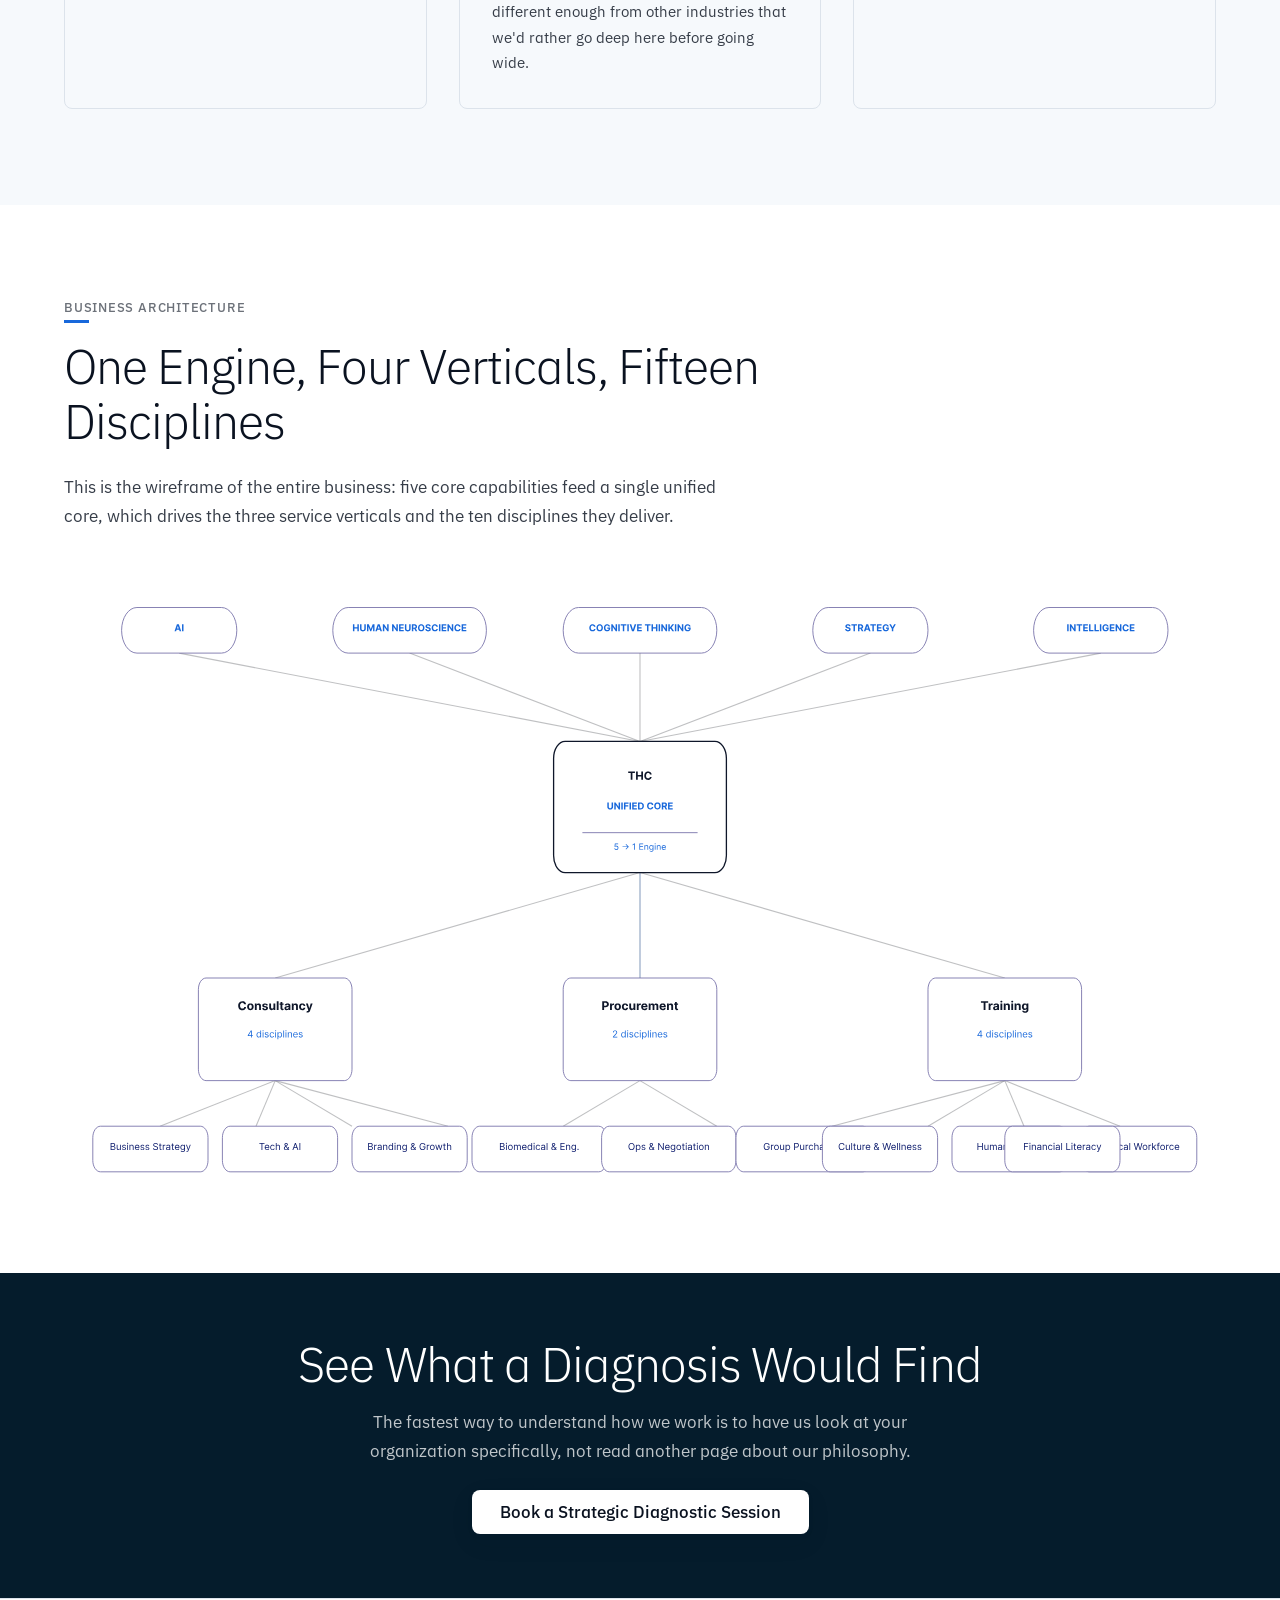
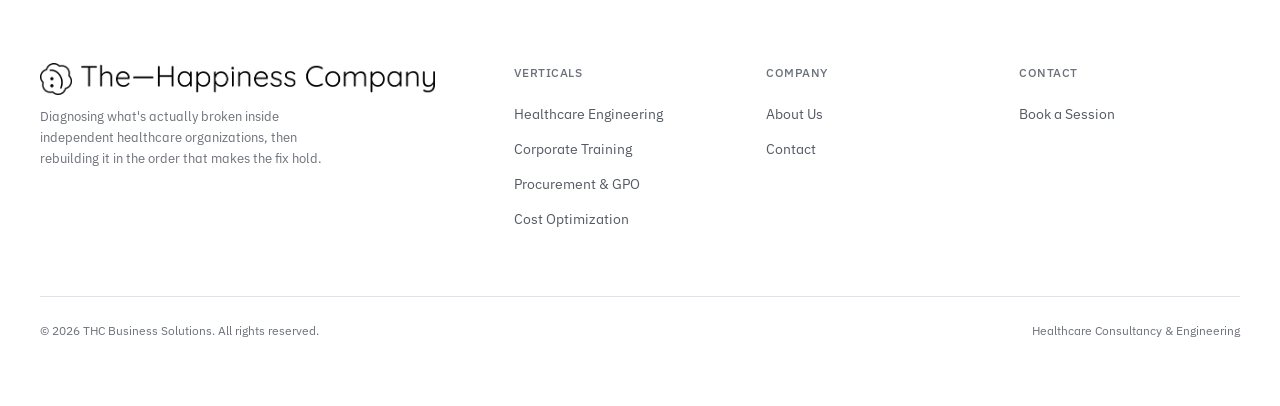
==== commit 134859b0: "Font rescaling done for smaller screens" ====
--- a/about.html
+++ b/about.html
@@ -367,7 +367,7 @@
       <div class="footer-grid">
         <div class="footer-brand">
           <a href="index.html" class="nav-logo">
-            <img src="assets/shared/logoname.png" width="1726" height="140" alt="THC Business Solutions">
+            <img src="assets/shared/logoname.png" width="1726" height="140" alt="THC Business Solutions" loading="lazy" decoding="async">
           </a>
           <p>Diagnosing what's actually broken inside independent healthcare organizations, then rebuilding it in the
             order that makes the fix hold.</p>
@@ -402,7 +402,7 @@
     </div>
   </footer>
 
-  <script src="js/main.js"></script>
+  <script src="js/main.js" defer></script>
 </body>
 
 </html>
--- a/css/style.css
+++ b/css/style.css
@@ -1,5 +1,5 @@
 /* ============================================================
-   THC Business Solutions — Stripe-Inspired Design System v2
+   THC Business Solutions â€” Stripe-Inspired Design System v2
    ============================================================ */
 
 @import url('https://fonts.googleapis.com/css2?family=IBM+Plex+Sans:ital,wght@0,100;0,200;0,300;0,400;0,500;0,600;0,700;1,100;1,200;1,300;1,400;1,500;1,600&display=swap');
@@ -8,7 +8,7 @@
 
 :root {
   /* ==============================================================
-     REBRAND CONTRACT — edit ONLY these 3 master colour names to
+     REBRAND CONTRACT â€” edit ONLY these 3 master colour names to
      restyle every page. Each scale below derives itself
      automatically from them, so a rebrand is a 3-line change:
        --brand-primary    primary brand colour   (buttons, links, fills)
@@ -21,34 +21,54 @@
 
   /* ---- Fixed neutrals (brand-independent; keep AA) ---- */
   --brand-white: #ffffff;
-  --brand-black: #0a1220;   /* ink base — near-black */
+  --brand-black: #0a1220;
+  /* ink base â€” near-black */
 
   /* ---- Primary brand scale (derived from --brand-primary) ---- */
-  --primary: var(--brand-primary);                                            /* base */
-  --primary-bright: color-mix(in srgb, var(--brand-primary) 90%, var(--brand-white)); /* ~#2f77de bright action blue */
-  --primary-soft: color-mix(in srgb, var(--brand-primary) 76%, var(--brand-white));    /* ~#4f8ce4 lighter blue */
-  --primary-deep: color-mix(in srgb, var(--brand-primary) 84%, var(--brand-black));    /* ~#1456b8 hover */
-  --primary-press: color-mix(in srgb, var(--brand-primary) 60%, var(--brand-black));   /* ~#0e3e85 active */
-  --primary-bg-subdued: color-mix(in srgb, var(--brand-primary) 10%, var(--brand-white)); /* ~#e8f0fb soft fill */
-
-  /* ---- Text scale (fixed neutrals · every tier ≥4.5:1 on white) ---- */
-  --ink: var(--brand-black);                                                  /* ~#0a1220 · 18.8:1 AAA */
-  --ink-secondary: color-mix(in srgb, var(--brand-black) 82%, var(--brand-white)); /* ~#363c48 · ~11:1 AAA */
-  --ink-mute-2: color-mix(in srgb, var(--brand-black) 70%, var(--brand-white));    /* ~#545962 · ~7:1 AAA */
-  --ink-mute: color-mix(in srgb, var(--brand-black) 60%, var(--brand-white));      /* ~#6c7179 · 4.9:1 AA floor */
-  --micro-cap-color: var(--brand-secondary);                        /* micro-cap labels — navy, white on dark */
-  --micro-cap-underline: var(--primary);                          /* micro-cap underline — primary blue, white on dark */
+  --primary: var(--brand-primary);
+  /* base */
+  --primary-bright: color-mix(in srgb, var(--brand-primary) 90%, var(--brand-white));
+  /* ~#2f77de bright action blue */
+  --primary-soft: color-mix(in srgb, var(--brand-primary) 76%, var(--brand-white));
+  /* ~#4f8ce4 lighter blue */
+  --primary-deep: color-mix(in srgb, var(--brand-primary) 84%, var(--brand-black));
+  /* ~#1456b8 hover */
+  --primary-press: color-mix(in srgb, var(--brand-primary) 60%, var(--brand-black));
+  /* ~#0e3e85 active */
+  --primary-bg-subdued: color-mix(in srgb, var(--brand-primary) 10%, var(--brand-white));
+  /* ~#e8f0fb soft fill */
+
+  /* ---- Text scale (fixed neutrals Â· every tier â‰¥4.5:1 on white) ---- */
+  --ink: var(--brand-black);
+  /* ~#0a1220 Â· 18.8:1 AAA */
+  --ink-secondary: color-mix(in srgb, var(--brand-black) 82%, var(--brand-white));
+  /* ~#363c48 Â· ~11:1 AAA */
+  --ink-mute-2: color-mix(in srgb, var(--brand-black) 70%, var(--brand-white));
+  /* ~#545962 Â· ~7:1 AAA */
+  --ink-mute: color-mix(in srgb, var(--brand-black) 60%, var(--brand-white));
+  /* ~#6c7179 Â· 4.9:1 AA floor */
+  --micro-cap-color: var(--brand-secondary);
+  /* micro-cap labels â€” navy, white on dark */
+  --micro-cap-underline: var(--primary);
+  /* micro-cap underline â€” primary blue, white on dark */
 
   /* ---- Dark brand navy tints (derived from --brand-secondary) ---- */
-  --brand-dark-900: var(--brand-secondary);                                  /* darkest navy */
-  --brand-navy: color-mix(in srgb, var(--brand-secondary) 72%, var(--brand-primary)); /* ~#0a315d navy chips */
-  --brand-core: color-mix(in srgb, var(--brand-secondary) 93%, var(--brand-primary));  /* ~#06304f */
+  --brand-dark-900: var(--brand-secondary);
+  /* darkest navy */
+  --brand-navy: color-mix(in srgb, var(--brand-secondary) 72%, var(--brand-primary));
+  /* ~#0a315d navy chips */
+  --brand-core: color-mix(in srgb, var(--brand-secondary) 93%, var(--brand-primary));
+  /* ~#06304f */
 
   /* ---- Accent scale (derived from --brand-accent) ---- */
-  --ruby: var(--brand-accent);                                                /* accent base */
-  --accent-text: color-mix(in srgb, var(--brand-accent) 45%, var(--brand-black)); /* dark accent, readable on white */
-  --magenta: color-mix(in srgb, var(--brand-accent) 77%, var(--brand-white));    /* ~#ff7161 warm highlight */
-  --sky-soft: color-mix(in srgb, var(--brand-primary) 42%, var(--brand-white));  /* ~#9ec0f0 light blue */
+  --ruby: var(--brand-accent);
+  /* accent base */
+  --accent-text: color-mix(in srgb, var(--brand-accent) 45%, var(--brand-black));
+  /* dark accent, readable on white */
+  --magenta: color-mix(in srgb, var(--brand-accent) 77%, var(--brand-white));
+  /* ~#ff7161 warm highlight */
+  --sky-soft: color-mix(in srgb, var(--brand-primary) 42%, var(--brand-white));
+  /* ~#9ec0f0 light blue */
 
   /* ---- On-dark surfaces (fixed alpha overlays) ---- */
   --on-dark-secondary: rgba(255, 255, 255, 0.75);
@@ -63,7 +83,7 @@
   --nav-glass: rgba(255, 255, 255, 0.7);
   --nav-solid: rgba(255, 255, 255, 0.96);
 
-  /* ---- Mesh gradient colours (hero artwork · fixed by design) ---- */
+  /* ---- Mesh gradient colours (hero artwork Â· fixed by design) ---- */
   --mesh-cream: #f5e9d4;
   --mesh-orange: #fed7aa;
   --mesh-blue-light: #bbd4f7;
@@ -77,6 +97,7 @@
   --canvas-glass: rgba(255, 255, 255, 0.94);
   --hairline: #dce3eb;
   --track-bg: #edf1f6;
+  --border-color: var(--border-color);
   --gradient-primary: linear-gradient(90deg, var(--primary), var(--primary-soft));
   --font-sans: 'IBM Plex Sans', 'SF Pro Display', system-ui, -apple-system, sans-serif;
   --space-xs: 4px;
@@ -86,7 +107,7 @@
   --space-xl: 24px;
   --space-xxl: 32px;
   --space-huge: 64px;
-  /* Corner radius — change --radius once to restyle every corner site-wide */
+  /* Corner radius â€” change --radius once to restyle every corner site-wide */
   --radius: 8px;
   --radius-lg: var(--radius);
   --radius-card: var(--radius);
@@ -102,7 +123,13 @@
   --nav-height: 64px;
 }
 
-*, *::before, *::after { margin: 0; padding: 0; box-sizing: border-box; }
+*,
+*::before,
+*::after {
+  margin: 0;
+  padding: 0;
+  box-sizing: border-box;
+}
 
 html {
   scroll-behavior: smooth;
@@ -121,7 +148,10 @@
   overflow-x: hidden;
 }
 
-img { max-width: 100%; display: block; }
+img {
+  max-width: 100%;
+  display: block;
+}
 
 a {
   color: var(--primary);
@@ -129,119 +159,299 @@
   transition: color 0.2s var(--ease-out);
 }
 
-a:hover { color: var(--primary-deep); }
+a:hover {
+  color: var(--primary-deep);
+}
 
 /* --- Typography --- */
-.display-xxl { font-size: 56px; font-weight: 300; line-height: 1.08; letter-spacing: -1.4px; }
-.display-xl { font-size: 48px; font-weight: 300; line-height: 1.15; letter-spacing: -0.96px; }
-.heading-lg { font-size: 24px; font-weight: 500; line-height: 1.3; letter-spacing: -0.22px; }
-.heading-md { font-size: 18px; font-weight: 500; line-height: 1.3; letter-spacing: -0.2px; }
-.body-lg { font-size: 17px; font-weight: 400; line-height: 1.7; letter-spacing: 0; }
-.body-md { font-size: 16px; font-weight: 400; line-height: 1.7; letter-spacing: 0; }
-.caption { font-size: 13px; font-weight: 400; line-height: 1.5; letter-spacing: 0; }
-.micro-cap { font-size: 13px; font-weight: 500; line-height: 1.15; letter-spacing: 0.06em; text-transform: uppercase; color: var(--micro-cap-color); }
-.micro-cap::after { content: ''; display: block; width: 25px; height: 3px; margin-top: 4px; background: var(--micro-cap-underline); }
-.section-dark .micro-cap, .sub-dialog__head .micro-cap { --micro-cap-color: var(--on-primary); --micro-cap-underline: var(--on-primary); }
+.display-xxl {
+  font-size: clamp(32px, 2.5vw + 24px, 64px);
+  font-weight: 300;
+  line-height: 1.08;
+  letter-spacing: -0.03em;
+}
+
+.display-xl {
+  font-size: 48px;
+  font-weight: 300;
+  line-height: 1.15;
+  letter-spacing: -0.96px;
+}
+
+.heading-lg {
+  font-size: 24px;
+  font-weight: 500;
+  line-height: 1.3;
+  letter-spacing: -0.22px;
+}
+
+.heading-md {
+  font-size: 18px;
+  font-weight: 500;
+  line-height: 1.3;
+  letter-spacing: -0.2px;
+}
+
+.body-lg {
+  font-size: 17px;
+  font-weight: 400;
+  line-height: 1.7;
+  letter-spacing: 0;
+}
+
+p.hero-subhead {
+  font-size: clamp(15px, 0.5vw + 13px, 20px);
+}
+
+.body-md {
+  font-size: 16px;
+  font-weight: 400;
+  line-height: 1.7;
+  letter-spacing: 0;
+}
+
+.caption {
+  font-size: 13px;
+  font-weight: 400;
+  line-height: 1.5;
+  letter-spacing: 0;
+}
+
+.micro-cap {
+  font-size: 13px;
+  font-weight: 500;
+  line-height: 1.15;
+  letter-spacing: 0.06em;
+  text-transform: uppercase;
+  color: var(--micro-cap-color);
+}
+
+.micro-cap::after {
+  content: '';
+  display: block;
+  width: 25px;
+  height: 3px;
+  margin-top: 4px;
+  background: var(--micro-cap-underline);
+}
+
+.section-dark .micro-cap,
+.sub-dialog__head .micro-cap {
+  --micro-cap-color: var(--on-primary);
+  --micro-cap-underline: var(--on-primary);
+}
 
 /* --- Container --- */
-.container { max-width: var(--container-max); margin: 0 auto; padding: 0 var(--space-xl); }
+.container {
+  max-width: var(--container-max);
+  margin: 0 auto;
+  padding: 0 var(--space-xl);
+}
 
 /* --- Navbar --- */
 .nav {
-  position: fixed; top: 0; left: 0; right: 0; height: var(--nav-height);
-  z-index: 1000; transition: background 0.4s var(--ease-out), box-shadow 0.4s var(--ease-out), backdrop-filter 0.4s var(--ease-out);
-  background: var(--nav-glass); backdrop-filter: blur(16px); -webkit-backdrop-filter: blur(16px);
-}
-
-.nav.scrolled { background: var(--nav-solid); box-shadow: 0 1px 3px color-mix(in srgb, var(--ink) 8%, transparent); }
+  position: fixed;
+  top: 0;
+  left: 0;
+  right: 0;
+  height: var(--nav-height);
+  z-index: 1000;
+  transition: background 0.4s var(--ease-out), box-shadow 0.4s var(--ease-out), backdrop-filter 0.4s var(--ease-out);
+  background: var(--nav-glass);
+  backdrop-filter: blur(16px);
+  -webkit-backdrop-filter: blur(16px);
+}
+
+.nav.scrolled {
+  background: var(--nav-solid);
+  box-shadow: 0 1px 3px color-mix(in srgb, var(--ink) 8%, transparent);
+}
 
 .nav-inner {
-  max-width: var(--container-max); margin: 0 auto; padding: 0 var(--space-xl);
-  display: flex; align-items: center; justify-content: space-between; height: 100%;
+  max-width: var(--container-max);
+  margin: 0 auto;
+  padding: 0 var(--space-xl);
+  display: flex;
+  align-items: center;
+  justify-content: space-between;
+  height: 100%;
 }
 
 .nav-logo {
-  display: flex; align-items: center; gap: var(--space-sm);
-  font-size: 18px; font-weight: 500; color: var(--ink);
-  text-decoration: none; letter-spacing: -0.3px; flex-shrink: 0;
-}
-
-.nav-links { display: flex; align-items: center; gap: var(--space-xxl); list-style: none; }
+  display: flex;
+  align-items: center;
+  gap: var(--space-sm);
+  font-size: 18px;
+  font-weight: 500;
+  color: var(--ink);
+  text-decoration: none;
+  letter-spacing: -0.3px;
+  flex-shrink: 0;
+}
+
+.nav-links {
+  display: flex;
+  align-items: center;
+  gap: var(--space-xxl);
+  list-style: none;
+}
 
 .nav-links a {
-  font-size: 14px; font-weight: 400; color: var(--ink-mute-2);
-  text-decoration: none; transition: color 0.2s var(--ease-out); white-space: nowrap;
+  font-size: 14px;
+  font-weight: 400;
+  color: var(--ink-mute-2);
+  text-decoration: none;
+  transition: color 0.2s var(--ease-out);
+  white-space: nowrap;
   position: relative;
 }
 
 .nav-links a::after {
-  content: ''; position: absolute; bottom: -4px; left: 0; width: 0; height: 1.5px;
-  background: var(--primary); transition: width 0.3s var(--ease-out);
-}
-
-.nav-links a:hover::after, .nav-links a.active::after { width: 100%; }
-
-.nav-links a:hover, .nav-links a.active { color: var(--ink); }
-
-.nav-cta { flex-shrink: 0; }
+  content: '';
+  position: absolute;
+  bottom: -4px;
+  left: 0;
+  width: 0;
+  height: 1.5px;
+  background: var(--primary);
+  transition: width 0.3s var(--ease-out);
+}
+
+.nav-links a:hover::after,
+.nav-links a.active::after {
+  width: 100%;
+}
+
+.nav-links a:hover,
+.nav-links a.active {
+  color: var(--ink);
+}
+
+.nav-cta {
+  flex-shrink: 0;
+}
 
 .nav-mobile-toggle {
-  display: none; background: none; border: none; cursor: pointer; padding: var(--space-sm); color: var(--ink);
-}
-
-.nav-mobile-toggle svg { width: 24px; height: 24px; }
+  display: none;
+  background: none;
+  border: none;
+  cursor: pointer;
+  padding: var(--space-sm);
+  color: var(--ink);
+}
+
+.nav-mobile-toggle svg {
+  width: 24px;
+  height: 24px;
+}
 
 /* --- Buttons --- */
 .btn {
-  display: inline-flex; align-items: center; justify-content: center;
-  font-family: var(--font-sans); font-size: 16px; font-weight: 500; line-height: 1;
-  letter-spacing: 0; height: var(--btn-height); padding: 0 24px;
+  display: inline-flex;
+  align-items: center;
+  justify-content: center;
+  font-family: var(--font-sans);
+  font-size: 16px;
+  font-weight: 500;
+  line-height: 1;
+  letter-spacing: 0;
+  height: var(--btn-height);
+  padding: 0 24px;
   border-radius: var(--radius-btn);
-  border: none; cursor: pointer; transition: background 0.25s var(--ease-out), box-shadow 0.25s var(--ease-out), transform 0.25s var(--ease-out), color 0.25s var(--ease-out);
-  text-decoration: none; white-space: nowrap; position: relative; overflow: hidden;
+  border: none;
+  cursor: pointer;
+  transition: background 0.25s var(--ease-out), box-shadow 0.25s var(--ease-out), transform 0.25s var(--ease-out), color 0.25s var(--ease-out);
+  text-decoration: none;
+  white-space: nowrap;
+  position: relative;
+  overflow: hidden;
 }
 
 .btn::after {
-  content: ''; position: absolute; inset: 0; background: var(--overlay-soft);
-  opacity: 0; transition: opacity 0.3s var(--ease-out);
-}
-
-.btn:hover::after { opacity: 1; }
-
-.btn-primary { background: var(--primary); color: var(--on-primary); }
-.btn-primary:hover { background: var(--primary-deep); color: var(--on-primary); transform: translateY(-1px); box-shadow: 0 4px 12px color-mix(in srgb, var(--primary) 30%, transparent); }
-.btn-primary:active { background: var(--primary-press); transform: translateY(0); }
+  content: '';
+  position: absolute;
+  inset: 0;
+  background: var(--overlay-soft);
+  opacity: 0;
+  transition: opacity 0.3s var(--ease-out);
+}
+
+.btn:hover::after {
+  opacity: 1;
+}
+
+.btn-primary {
+  background: var(--primary);
+  color: var(--on-primary);
+}
+
+.btn-primary:hover {
+  background: var(--primary-deep);
+  color: var(--on-primary);
+  transform: translateY(-1px);
+  box-shadow: 0 4px 12px color-mix(in srgb, var(--primary) 30%, transparent);
+}
+
+.btn-primary:active {
+  background: var(--primary-press);
+  transform: translateY(0);
+}
 
 /* --- Button arrow (Stripe-style hover arrow) --- */
 .btn-arrow svg {
-  margin-left: 8px; stroke: currentColor; fill: none;
-  stroke-width: 2px; stroke-linecap: round; stroke-linejoin: round;
+  margin-left: 8px;
+  stroke: currentColor;
+  fill: none;
+  stroke-width: 2px;
+  stroke-linecap: round;
+  stroke-linejoin: round;
   flex-shrink: 0;
 }
+
 .btn-arrow .arrow-line {
-  opacity: 0; transition: opacity 150ms cubic-bezier(0.215, 0.61, 0.355, 1);
-}
+  opacity: 0;
+  transition: opacity 150ms cubic-bezier(0.215, 0.61, 0.355, 1);
+}
+
 .btn-arrow .arrow-tip {
-  transform: translateX(0); transition: transform 150ms cubic-bezier(0.215, 0.61, 0.355, 1);
-}
+  transform: translateX(0);
+  transition: transform 150ms cubic-bezier(0.215, 0.61, 0.355, 1);
+}
+
 .btn-arrow:hover .arrow-line,
-.panel-card:hover .btn-arrow .arrow-line { opacity: 1; }
+.panel-card:hover .btn-arrow .arrow-line {
+  opacity: 1;
+}
+
 .btn-arrow:hover .arrow-tip,
-.panel-card:hover .btn-arrow .arrow-tip { transform: translateX(3px); }
+.panel-card:hover .btn-arrow .arrow-tip {
+  transform: translateX(3px);
+}
 
 /* --- Gradient Mesh Hero --- */
 .mesh-hero {
-  position: relative; padding-top: calc(var(--nav-height) + var(--space-huge));
-  padding-bottom: var(--space-huge); overflow: hidden; background: var(--canvas);
+  position: relative;
+  padding-top: calc(var(--nav-height) + var(--space-huge));
+  padding-bottom: var(--space-huge);
+  overflow: hidden;
+  background: var(--canvas);
 }
 
 .mesh-bg {
-  position: absolute; inset: 0; z-index: 0; overflow: hidden;
+  position: absolute;
+  inset: 0;
+  z-index: 0;
+  overflow: hidden;
   will-change: transform;
 }
 
 .mesh-bg::before {
-  content: ''; position: absolute; top: -30%; left: -15%; width: 130%; height: 90%;
+  content: '';
+  position: absolute;
+  top: -30%;
+  left: -15%;
+  width: 130%;
+  height: 90%;
   background:
     radial-gradient(ellipse 70% 55% at 15% 30%, var(--mesh-cream) 0%, transparent 55%),
     radial-gradient(ellipse 55% 45% at 35% 20%, var(--mesh-orange) 0%, transparent 45%),
@@ -250,46 +460,81 @@
     radial-gradient(ellipse 40% 40% at 30% 60%, var(--primary) 0%, transparent 50%),
     radial-gradient(ellipse 35% 35% at 60% 65%, var(--ruby) 0%, transparent 45%),
     radial-gradient(ellipse 30% 30% at 80% 50%, var(--mesh-coral) 0%, transparent 40%);
-  filter: blur(70px); opacity: 0.55;
+  filter: blur(70px);
+  opacity: 0.55;
   animation: mesh-shift 12s ease-in-out 1;
   will-change: transform;
 }
 
 @keyframes mesh-shift {
-  0% { transform: scale(1) rotate(0deg) translate(0, 0); }
-  33% { transform: scale(1.04) rotate(0.8deg) translate(1%, -1%); }
-  66% { transform: scale(0.98) rotate(-0.4deg) translate(-1%, 0.5%); }
-  100% { transform: scale(1.02) rotate(-0.6deg) translate(0.5%, -0.5%); }
-}
-
-.mesh-hero > .container { position: relative; z-index: 1; }
-.mesh-hero h1 { max-width: 760px; margin-bottom: var(--space-xl); }
+  0% {
+    transform: scale(1) rotate(0deg) translate(0, 0);
+  }
+
+  33% {
+    transform: scale(1.04) rotate(0.8deg) translate(1%, -1%);
+  }
+
+  66% {
+    transform: scale(0.98) rotate(-0.4deg) translate(-1%, 0.5%);
+  }
+
+  100% {
+    transform: scale(1.02) rotate(-0.6deg) translate(0.5%, -0.5%);
+  }
+}
+
+.mesh-hero>.container {
+  position: relative;
+  z-index: 1;
+}
+
+.mesh-hero h1 {
+  max-width: 760px;
+  margin-bottom: var(--space-xl);
+}
 
 .mesh-hero .hero-subhead {
-  max-width: 680px; color: var(--ink-secondary); margin-bottom: var(--space-xxl);
-}
-
-.mesh-hero .hero-cta-support { margin-top: var(--space-md); font-size: 13px; color: var(--ink-mute); }
+  max-width: 680px;
+  color: var(--ink-secondary);
+  margin-bottom: var(--space-xxl);
+}
+
+.mesh-hero .hero-cta-support {
+  margin-top: var(--space-md);
+  font-size: 13px;
+  color: var(--ink-mute);
+}
 
 .hero-image-wrap {
-  position: relative; border-radius: var(--radius-img); overflow: hidden;
+  position: relative;
+  border-radius: var(--radius-img);
+  overflow: hidden;
   box-shadow: var(--shadow-lg);
 }
 
 .hero-image-wrap img {
-  width: 100%; height: 400px; object-fit: cover;
+  width: 100%;
+  height: 400px;
+  object-fit: cover;
   transition: transform 0.8s var(--ease-out);
 }
 
-.hero-image-wrap:hover img { transform: scale(1.03); }
+.hero-image-wrap:hover img {
+  transform: scale(1.03);
+}
 
 /* --- Hero Visual (image beside text on larger screens) --- */
 .hero-split {
-  display: grid; grid-template-columns: 1fr 1fr; gap: var(--space-huge);
+  display: grid;
+  grid-template-columns: 1fr 1fr;
+  gap: var(--space-huge);
   align-items: center;
 }
 
-.mesh-hero--full { padding: 0; }
+.mesh-hero--full {
+  padding: 0;
+}
 
 .mesh-hero--full .hero-text-col .container {
   padding-left: calc(var(--space-xl) * 2.5);
@@ -297,12 +542,17 @@
 }
 
 .hero-split--full {
-  gap: 0; align-items: stretch; min-height: 600px;
-  position: relative; z-index: 1; grid-template-columns: 1fr;
+  gap: 0;
+  align-items: stretch;
+  min-height: 600px;
+  position: relative;
+  z-index: 1;
+  grid-template-columns: 1fr;
 }
 
 .hero-text-col {
-  display: flex; align-items: center;
+  display: flex;
+  align-items: center;
   padding: calc(var(--nav-height) + var(--space-huge)) 0 var(--space-huge) 0;
 }
 
@@ -319,203 +569,398 @@
 }
 
 .hero-video {
-  position: absolute; inset: 0; width: 100%; height: 100%;
-  object-fit: cover; z-index: 0; background: var(--brand-dark-900);
+  position: absolute;
+  inset: 0;
+  width: 100%;
+  height: 100%;
+  object-fit: cover;
+  z-index: 0;
+  background: var(--brand-dark-900);
 }
 
 .mesh-hero--full .hero-text-col h1,
 .mesh-hero--full .hero-text-col .hero-subhead,
-.mesh-hero--full .hero-text-col .hero-cta-support { color: var(--on-primary); }
+.mesh-hero--full .hero-text-col .hero-cta-support {
+  color: var(--on-primary);
+}
 
 /* --- Hero: full-bleed background image (product pages) --- */
 .mesh-hero--bg {
-  display: flex; align-items: center;
+  display: flex;
+  align-items: center;
   min-height: 550px;
   background: var(--brand-dark-900);
 }
 
-.mesh-hero--bg > .container { width: 100%; }
+.mesh-hero--bg>.container {
+  width: 100%;
+}
 
 .hero-bg {
-  position: absolute; inset: 0; z-index: 0; overflow: hidden;
+  position: absolute;
+  inset: 0;
+  z-index: 0;
+  overflow: hidden;
   background: var(--brand-dark-900);
 }
 
 .hero-bg img {
-  width: 100%; height: 100%; object-fit: cover;
+  width: 100%;
+  height: 100%;
+  object-fit: cover;
 }
 
 .hero-bg::after {
-  content: ''; position: absolute; inset: 0;
-  background: linear-gradient(
-    90deg,
-    color-mix(in srgb, var(--brand-dark-900) 60%, transparent) 0%,
-    transparent 100%
-  );
-}
-
-.mesh-hero--bg h1 { color: var(--on-primary); }
+  content: '';
+  position: absolute;
+  inset: 0;
+  background: linear-gradient(90deg,
+      color-mix(in srgb, var(--brand-dark-900) 60%, transparent) 0%,
+      transparent 100%);
+}
+
+.mesh-hero--bg h1 {
+  color: var(--on-primary);
+}
 
 .mesh-hero--bg .hero-subhead {
-  color: var(--on-primary); max-width: 620px;
+  color: var(--on-primary);
+  max-width: 620px;
 }
 
 /* --- Sections --- */
-.section { padding: 96px 0; }
-.section-soft { background: var(--canvas-soft); }
-.section-dark { background: var(--brand-dark-900); color: var(--on-primary); }
-.section-label { margin-bottom: var(--space-lg); }
-.section-title { margin-bottom: var(--space-xl); max-width: 760px; }
-.section-body { max-width: 680px; color: var(--ink-secondary); margin-bottom: var(--space-xl); }
-.section-dark .section-body { color: var(--on-dark-secondary); }
-
-/* --- Business Wireframe (About) — Tier 1 light-ground hairline card system --- */
-.wireframe-section { overflow: hidden; background: var(--canvas); }
-.wireframe-section.wireframe--tier1 { background: var(--canvas); }
-.wireframe-section.wireframe--tier1 .micro-cap { --micro-cap-color: var(--ink-mute); --micro-cap-underline: var(--primary); }
-.wireframe-section.wireframe--tier1 .section-title { color: var(--ink); }
-.wireframe-section.wireframe--tier1 .section-body { color: var(--ink-secondary); }
-.wireframe-figure { margin-top: 48px; }
-.wireframe-figure svg { display: block; width: 100%; height: auto; font-family: var(--font-sans); }
-.wireframe-figure .wireframe-mobile { display: none; }
+.section {
+  padding: 96px 0;
+}
+
+.section-soft {
+  background: var(--canvas-soft);
+}
+
+.section-dark {
+  background: var(--brand-dark-900);
+  color: var(--on-primary);
+}
+
+.section-label {
+  margin-bottom: var(--space-lg);
+}
+
+.section-title {
+  margin-bottom: var(--space-xl);
+  max-width: 760px;
+}
+
+.section-body {
+  max-width: 680px;
+  color: var(--ink-secondary);
+  margin-bottom: var(--space-xl);
+}
+
+.section-dark .section-body {
+  color: var(--on-dark-secondary);
+}
+
+/* --- Business Wireframe (About) â€” Tier 1 light-ground hairline card system --- */
+.wireframe-section {
+  overflow: hidden;
+  background: var(--canvas);
+}
+
+.wireframe-section.wireframe--tier1 {
+  background: var(--canvas);
+}
+
+.wireframe-section.wireframe--tier1 .micro-cap {
+  --micro-cap-color: var(--ink-mute);
+  --micro-cap-underline: var(--primary);
+}
+
+.wireframe-section.wireframe--tier1 .section-title {
+  color: var(--ink);
+}
+
+.wireframe-section.wireframe--tier1 .section-body {
+  color: var(--ink-secondary);
+}
+
+.wireframe-figure {
+  margin-top: 48px;
+}
+
+.wireframe-figure svg {
+  display: block;
+  width: 100%;
+  height: auto;
+  font-family: var(--font-sans);
+}
+
+.wireframe-figure .wireframe-mobile {
+  display: none;
+}
 
 /* --- Cards --- */
 .card {
   position: relative;
-  background: var(--canvas); border-radius: var(--radius-lg); padding: var(--space-xxl);
+  background: var(--canvas);
+  border-radius: var(--radius-lg);
+  padding: var(--space-xxl);
   border: 1px solid var(--hairline);
   transition: box-shadow 0.4s var(--ease-out), transform 0.4s var(--ease-out);
   will-change: transform;
 }
 
 .card-icon {
-  position: absolute; top: 50%; right: var(--space-xl); transform: translateY(-50%);
-  width: 80px; height: auto; display: block; opacity: 0.85;
+  position: absolute;
+  top: 50%;
+  right: var(--space-xl);
+  transform: translateY(-50%);
+  width: 80px;
+  height: auto;
+  display: block;
+  opacity: 0.85;
 }
 
 .card:hover {
-  box-shadow: var(--shadow-md); transform: translateY(-3px);
-}
-
-.card--with-icon { padding-right: 150px; }
+  box-shadow: var(--shadow-md);
+  transform: translateY(-3px);
+}
+
+.card--with-icon {
+  padding-right: 150px;
+}
 
 /* --- Glow border card (two-colour gradient edge, mouse-follow) --- */
-.glow-card { position: relative; }
+.glow-card {
+  position: relative;
+}
+
 .glow-card::before {
-  content: ""; position: absolute; inset: 0; border-radius: inherit; padding: 1px;
+  content: "";
+  position: absolute;
+  inset: 0;
+  border-radius: inherit;
+  padding: 1px;
   background: radial-gradient(140px circle at var(--mx, 50%) var(--my, 50%), var(--brand-primary) 0%, var(--brand-primary) 100%);
   -webkit-mask: linear-gradient(#000 0 0) content-box, linear-gradient(#000 0 0);
   -webkit-mask-composite: xor;
   mask: linear-gradient(#000 0 0) content-box, linear-gradient(#000 0 0);
   mask-composite: exclude;
-  opacity: 0; transition: opacity 0.3s var(--ease-out);
-  pointer-events: none; z-index: 1;
-}
-.glow-card:hover::before { opacity: 1; }
-.glow-card:hover { border-color: transparent; }
-
-.card-body { color: var(--ink-secondary); font-size: 16px; font-weight: 400; line-height: 1.7; }
-.card-title { margin-bottom: var(--space-md); }
+  opacity: 0;
+  transition: opacity 0.3s var(--ease-out);
+  pointer-events: none;
+  z-index: 1;
+}
+
+.glow-card:hover::before {
+  opacity: 1;
+}
+
+.glow-card:hover {
+  border-color: transparent;
+}
+
+.card-body {
+  color: var(--ink-secondary);
+  font-size: 16px;
+  font-weight: 400;
+  line-height: 1.7;
+}
+
+.card-title {
+  margin-bottom: var(--space-md);
+}
 
 /* --- Grid --- */
-.grid-2 { display: grid; grid-template-columns: 1fr 1fr; gap: var(--space-xxl); }
-.grid-3 { display: grid; grid-template-columns: 1fr 1fr 1fr; gap: var(--space-xxl); }
-.grid-4 { display: grid; grid-template-columns: 1fr 1fr 1fr 1fr; gap: var(--space-xxl); }
+.grid-2 {
+  display: grid;
+  grid-template-columns: 1fr 1fr;
+  gap: var(--space-xxl);
+}
+
+.grid-3 {
+  display: grid;
+  grid-template-columns: 1fr 1fr 1fr;
+  gap: var(--space-xxl);
+}
+
+.grid-4 {
+  display: grid;
+  grid-template-columns: 1fr 1fr 1fr 1fr;
+  gap: var(--space-xxl);
+}
 
 /* --- Sub-Service Cards (Flowbase-style card + dialog popup) --- */
 .sub-card {
-  appearance: none; border: 1px solid var(--hairline); background: var(--canvas);
-  border-radius: var(--radius-card); padding: calc(var(--space-xxl) + var(--space-xl)) var(--space-xl);
-  text-align: left; cursor: pointer; font-family: var(--font-sans); color: var(--ink);
-  display: flex; flex-direction: column; align-items: flex-start; gap: var(--space-lg);
-  position: relative; overflow: hidden; width: 100%; min-height: 260px;
+  appearance: none;
+  border: 1px solid var(--hairline);
+  background: var(--canvas);
+  border-radius: var(--radius-card);
+  padding: calc(var(--space-xxl) + var(--space-xl)) var(--space-xl);
+  text-align: left;
+  cursor: pointer;
+  font-family: var(--font-sans);
+  color: var(--ink);
+  display: flex;
+  flex-direction: column;
+  align-items: flex-start;
+  gap: var(--space-lg);
+  position: relative;
+  overflow: hidden;
+  width: 100%;
+  min-height: 260px;
   transition: background 0.5s var(--ease-out), box-shadow 0.5s var(--ease-out),
     transform 0.5s var(--ease-out), border-color 0.5s var(--ease-out), color 0.5s var(--ease-out);
 }
 
 .sub-card:hover {
-  background: var(--primary); border-color: var(--primary); color: var(--on-primary);
-  box-shadow: var(--shadow-md); transform: translateY(-4px);
+  background: var(--primary);
+  border-color: var(--primary);
+  color: var(--on-primary);
+  box-shadow: var(--shadow-md);
+  transform: translateY(-4px);
 }
 
 .sub-card__icon {
-  flex: none; display: grid; place-items: center; overflow: hidden;
-  width: 44px; height: 44px; border-radius: var(--radius-lg);
+  flex: none;
+  display: grid;
+  place-items: center;
+  overflow: hidden;
+  width: 44px;
+  height: 44px;
+  border-radius: var(--radius-lg);
   color: var(--primary-deep);
   transition: background 0.5s var(--ease-out), color 0.5s var(--ease-out),
     opacity 0.45s var(--ease-out), transform 0.45s var(--ease-out);
 }
 
-.sub-card__icon svg, .sub-card__icon img { display: block; width: 32px; height: 32px; }
+.sub-card__icon svg,
+.sub-card__icon img {
+  display: block;
+  width: 32px;
+  height: 32px;
+}
 
 .sub-card:hover .sub-card__icon {
-  opacity: 0; transform: translateY(-100%);
-  background: var(--on-dark-chip-hover); color: var(--on-primary);
+  opacity: 0;
+  transform: translateY(-100%);
+  background: var(--on-dark-chip-hover);
+  color: var(--on-primary);
 }
 
 .sub-card__tag {
-  display: inline-block; color: var(--brand-secondary);
-  font-size: 11px; font-weight: 500; letter-spacing: 0.1px; text-transform: uppercase;
-  padding: 5px 10px 5px 0; border-radius: var(--radius-lg);
+  display: inline-block;
+  color: var(--brand-secondary);
+  font-size: 11px;
+  font-weight: 500;
+  letter-spacing: 0.1px;
+  text-transform: uppercase;
+  padding: 5px 10px 5px 0;
+  border-radius: var(--radius-lg);
   transition: color 0.5s var(--ease-out), transform 0.45s var(--ease-out);
 }
 
 .sub-card__tag::after {
-  content: ''; display: block; width: 25px; height: 3px;
-  background: var(--micro-cap-underline); margin-top: 4px;
+  content: '';
+  display: block;
+  width: 25px;
+  height: 3px;
+  background: var(--micro-cap-underline);
+  margin-top: 4px;
   transition: background 0.5s var(--ease-out);
 }
 
-.sub-card:hover .sub-card__tag { color: var(--on-primary); }
-.sub-card:hover .sub-card__tag::after { background: var(--on-primary); }
-.sub-card:hover .sub-card__tag { transform: translateY(-60px); }
+.sub-card:hover .sub-card__tag {
+  color: var(--on-primary);
+}
+
+.sub-card:hover .sub-card__tag::after {
+  background: var(--on-primary);
+}
+
+.sub-card:hover .sub-card__tag {
+  transform: translateY(-60px);
+}
 
 .sub-card__title {
-  font-size: 20px; font-weight: 600; line-height: 1.35; letter-spacing: -0.2px;
+  font-size: 20px;
+  font-weight: 600;
+  line-height: 1.35;
+  letter-spacing: -0.2px;
   transition: color 0.5s var(--ease-out), transform 0.45s var(--ease-out);
 }
 
-.sub-card:hover .sub-card__title { transform: translateY(-60px); }
+.sub-card:hover .sub-card__title {
+  transform: translateY(-60px);
+}
 
 .sub-card__arrow {
-  position: absolute; right: var(--space-xl); bottom: var(--space-xl);
-  color: var(--on-primary); opacity: 0;
+  position: absolute;
+  right: var(--space-xl);
+  bottom: var(--space-xl);
+  color: var(--on-primary);
+  opacity: 0;
   transform: translateY(24px);
   transition: opacity 0.45s var(--ease-out), transform 0.45s var(--ease-out);
 }
 
-.sub-card__arrow img { display: block; }
-
-.sub-card:hover .sub-card__arrow { opacity: 1; transform: translateY(0); }
+.sub-card__arrow img {
+  display: block;
+}
+
+.sub-card:hover .sub-card__arrow {
+  opacity: 1;
+  transform: translateY(0);
+}
 
 /* --- Sub-Service Dialog (executive brief popup) --- */
 .sub-dialog {
-  border: none; background: var(--canvas); border-radius: var(--radius-card);
-  padding: 0; max-width: 760px; width: calc(100% - var(--space-xxl));
+  border: none;
+  background: var(--canvas);
+  border-radius: var(--radius-card);
+  padding: 0;
+  max-width: 760px;
+  width: calc(100% - var(--space-xxl));
   box-shadow: var(--shadow-lg);
-  position: fixed; inset: 0; margin: auto;
-  display: flex; flex-direction: column;
-  max-height: calc(100vh - 48px); overflow: hidden;
-}
-
-.sub-dialog:not([open]) { display: none; }
+  position: fixed;
+  inset: 0;
+  margin: auto;
+  display: flex;
+  flex-direction: column;
+  max-height: calc(100vh - 48px);
+  overflow: hidden;
+}
+
+.sub-dialog:not([open]) {
+  display: none;
+}
 
 .sub-dialog::before {
-  content: ''; position: absolute; top: 0; left: 0; right: 0; height: 3px; z-index: 2;
+  content: '';
+  position: absolute;
+  top: 0;
+  left: 0;
+  right: 0;
+  height: 3px;
+  z-index: 2;
   background: var(--gradient-primary);
 }
 
-.sub-dialog[open] { animation: dialog-in 0.3s var(--ease-out); }
+.sub-dialog[open] {
+  animation: dialog-in 0.3s var(--ease-out);
+}
 
 .sub-dialog::backdrop {
   background: color-mix(in srgb, var(--ink) 55%, transparent);
-  backdrop-filter: blur(4px); -webkit-backdrop-filter: blur(4px);
+  backdrop-filter: blur(4px);
+  -webkit-backdrop-filter: blur(4px);
 }
 
 .sub-dialog__head {
   flex: none;
   background: linear-gradient(210deg, var(--brand-navy) 0%, var(--brand-dark-900) 62%);
-  padding: var(--space-xxl) var(--space-xxl) calc(var(--space-xl) + 4px); color: var(--on-primary);
+  padding: var(--space-xxl) var(--space-xxl) calc(var(--space-xl) + 4px);
+  color: var(--on-primary);
 }
 
 .sub-dialog__head .sub-dialog__tag {
@@ -524,36 +969,63 @@
 }
 
 .sub-dialog__head h3 {
-  margin-bottom: var(--space-md); max-width: 560px;
-  font-size: 26px; line-height: 1.25; letter-spacing: -0.4px; color: var(--on-primary);
+  margin-bottom: var(--space-md);
+  max-width: 560px;
+  font-size: 26px;
+  line-height: 1.25;
+  letter-spacing: -0.4px;
+  color: var(--on-primary);
 }
 
 .sub-dialog__content {
-  flex: 1 1 auto; min-height: 0; overflow-y: auto;
+  flex: 1 1 auto;
+  min-height: 0;
+  overflow-y: auto;
   padding: var(--space-xxl) var(--space-xxl) calc(var(--space-xl) + 4px);
 }
 
 .sub-dialog__close {
-  position: absolute; top: var(--space-xl); right: var(--space-xl); z-index: 2;
-  width: 34px; height: 34px; border-radius: var(--radius-pill);
-  display: grid; place-items: center;
-  background: var(--on-dark-faint); border: none; cursor: pointer;
-  color: var(--on-primary); padding: 0;
+  position: absolute;
+  top: var(--space-xl);
+  right: var(--space-xl);
+  z-index: 2;
+  width: 34px;
+  height: 34px;
+  border-radius: var(--radius-pill);
+  display: grid;
+  place-items: center;
+  background: var(--on-dark-faint);
+  border: none;
+  cursor: pointer;
+  color: var(--on-primary);
+  padding: 0;
   transition: background 0.25s var(--ease-out);
 }
 
-.sub-dialog__close:hover { background: var(--on-dark-close); color: var(--on-primary); }
-
-.sub-dialog__close svg { display: block; }
+.sub-dialog__close:hover {
+  background: var(--on-dark-close);
+  color: var(--on-primary);
+}
+
+.sub-dialog__close svg {
+  display: block;
+}
 
 .sub-dialog__body {
-  color: var(--ink-secondary); font-size: 15px; line-height: 1.7;
+  color: var(--ink-secondary);
+  font-size: 15px;
+  line-height: 1.7;
   margin-bottom: var(--space-xl);
 }
-.sub-dialog__body p + p { margin-top: var(--space-md); }
+
+.sub-dialog__body p+p {
+  margin-top: var(--space-md);
+}
 
 .sub-dialog__metrics {
-  display: grid; grid-template-columns: repeat(3, 1fr); gap: var(--space-lg);
+  display: grid;
+  grid-template-columns: repeat(3, 1fr);
+  gap: var(--space-lg);
   margin-bottom: var(--space-xl);
 }
 
@@ -562,67 +1034,124 @@
 .sub-dialog__range,
 .method-layout__aside,
 .panel-card,
-.mockup-index { border: 1px solid var(--hairline); border-radius: var(--radius-lg); }
+.mockup-index {
+  border: 1px solid var(--hairline);
+  border-radius: var(--radius-lg);
+}
 
 .sub-dialog__metric {
-  padding: var(--space-lg); background: var(--canvas);
+  padding: var(--space-lg);
+  background: var(--canvas);
   box-shadow: var(--shadow-sm);
 }
 
 .sub-dialog__metric-value {
-  display: block; font-size: 26px; font-weight: 600; letter-spacing: -0.4px;
-  color: var(--primary); margin-bottom: var(--space-xs); line-height: 1.1;
+  display: block;
+  font-size: 26px;
+  font-weight: 600;
+  letter-spacing: -0.4px;
+  color: var(--primary);
+  margin-bottom: var(--space-xs);
+  line-height: 1.1;
 }
 
 .sub-dialog__metric-label {
-  display: block; font-size: 11px; font-weight: 500; letter-spacing: 0.08em;
-  text-transform: uppercase; color: var(--ink-mute);
-}
-
-.sub-dialog__section { margin-bottom: var(--space-xl); }
+  display: block;
+  font-size: 11px;
+  font-weight: 500;
+  letter-spacing: 0.08em;
+  text-transform: uppercase;
+  color: var(--ink-mute);
+}
+
+.sub-dialog__section {
+  margin-bottom: var(--space-xl);
+}
 
 .sub-dialog__section-title {
-  font-size: 12px; font-weight: 600; letter-spacing: 0.1em; text-transform: uppercase;
-  color: var(--ink-mute); margin-bottom: var(--space-md);
-}
-
-.sub-dialog__table { width: 100%; border-collapse: collapse; font-size: 13.5px; }
+  font-size: 12px;
+  font-weight: 600;
+  letter-spacing: 0.1em;
+  text-transform: uppercase;
+  color: var(--ink-mute);
+  margin-bottom: var(--space-md);
+}
+
+.sub-dialog__table {
+  width: 100%;
+  border-collapse: collapse;
+  font-size: 13.5px;
+}
 
 .sub-dialog__table th {
-  text-align: left; font-size: 11px; font-weight: 600; letter-spacing: 0.08em;
-  text-transform: uppercase; color: var(--ink-mute);
-  padding: var(--space-sm) var(--space-md); background: var(--canvas-soft); border-bottom: 1px solid var(--hairline);
-}
-
-.sub-dialog__table th:first-child { border-radius: var(--radius-lg) 0 0 var(--radius-lg); }
-.sub-dialog__table th:last-child { border-radius: 0 var(--radius-lg) var(--radius-lg) 0; }
+  text-align: left;
+  font-size: 11px;
+  font-weight: 600;
+  letter-spacing: 0.08em;
+  text-transform: uppercase;
+  color: var(--ink-mute);
+  padding: var(--space-sm) var(--space-md);
+  background: var(--canvas-soft);
+  border-bottom: 1px solid var(--hairline);
+}
+
+.sub-dialog__table th:first-child {
+  border-radius: var(--radius-lg) 0 0 var(--radius-lg);
+}
+
+.sub-dialog__table th:last-child {
+  border-radius: 0 var(--radius-lg) var(--radius-lg) 0;
+}
 
 .sub-dialog__table td {
-  padding: var(--space-md); vertical-align: top; color: var(--ink-secondary);
-  border-bottom: 1px solid var(--hairline); line-height: 1.5;
-}
-
-.sub-dialog__table tbody tr:hover td { background: var(--primary-bg-subdued); }
+  padding: var(--space-md);
+  vertical-align: top;
+  color: var(--ink-secondary);
+  border-bottom: 1px solid var(--hairline);
+  line-height: 1.5;
+}
+
+.sub-dialog__table tbody tr:hover td {
+  background: var(--primary-bg-subdued);
+}
 
 .sub-dialog__table td:first-child {
-  font-weight: 600; color: var(--ink); white-space: nowrap;
-}
-
-.sub-dialog__chart { display: flex; flex-direction: column; gap: var(--space-md); }
+  font-weight: 600;
+  color: var(--ink);
+  white-space: nowrap;
+}
+
+.sub-dialog__chart {
+  display: flex;
+  flex-direction: column;
+  gap: var(--space-md);
+}
 
 .sub-dialog__bar {
-  display: grid; grid-template-columns: 150px 1fr 44px; gap: var(--space-md);
+  display: grid;
+  grid-template-columns: 150px 1fr 44px;
+  gap: var(--space-md);
   align-items: center;
 }
 
-.sub-dialog__bar-label { font-size: 13px; font-weight: 500; color: var(--ink); }
+.sub-dialog__bar-label {
+  font-size: 13px;
+  font-weight: 500;
+  color: var(--ink);
+}
 
 .sub-dialog__bar-track {
-  height: 8px; border-radius: var(--radius-pill); background: var(--track-bg); overflow: hidden;
+  height: 8px;
+  border-radius: var(--radius-pill);
+  background: var(--track-bg);
+  overflow: hidden;
 }
 
 .sub-dialog__bar-fill {
-  display: block; height: 100%; width: var(--w); border-radius: var(--radius-pill);
+  display: block;
+  height: 100%;
+  width: var(--w);
+  border-radius: var(--radius-pill);
   background: var(--gradient-primary);
   transform-origin: left center;
 }
@@ -631,134 +1160,291 @@
   background: linear-gradient(90deg, var(--ruby), var(--magenta));
 }
 
-.sub-dialog[open] .sub-dialog__bar-fill { animation: bar-grow 0.9s var(--ease-out) both; }
-.sub-dialog[open] .sub-dialog__bar-fill--accent { animation-delay: 0.15s; }
+.sub-dialog[open] .sub-dialog__bar-fill {
+  animation: bar-grow 0.9s var(--ease-out) both;
+}
+
+.sub-dialog[open] .sub-dialog__bar-fill--accent {
+  animation-delay: 0.15s;
+}
 
 .sub-dialog__bar-value {
-  font-size: 12.5px; font-weight: 600; color: var(--ink); text-align: right;
+  font-size: 12.5px;
+  font-weight: 600;
+  color: var(--ink);
+  text-align: right;
 }
 
 .sub-dialog__caption {
-  font-size: 12px; color: var(--ink-mute); line-height: 1.55;
+  font-size: 12px;
+  color: var(--ink-mute);
+  line-height: 1.55;
   margin-top: var(--space-md);
 }
 
 .sub-dialog__stat {
   background: linear-gradient(135deg, var(--canvas-soft), var(--canvas));
-  padding: var(--space-xl); box-shadow: var(--shadow-sm);
+  padding: var(--space-xl);
+  box-shadow: var(--shadow-sm);
 }
 
 .sub-dialog__stat-value {
-  display: block; font-size: 44px; font-weight: 600; letter-spacing: -1px;
-  color: var(--primary); line-height: 1; margin-bottom: var(--space-sm);
+  display: block;
+  font-size: 44px;
+  font-weight: 600;
+  letter-spacing: -1px;
+  color: var(--primary);
+  line-height: 1;
+  margin-bottom: var(--space-sm);
 }
 
 .sub-dialog__stat-label {
-  display: block; font-size: 14px; line-height: 1.6; color: var(--ink-secondary);
+  display: block;
+  font-size: 14px;
+  line-height: 1.6;
+  color: var(--ink-secondary);
   max-width: 46ch;
 }
 
 .sub-dialog__stat-source {
-  display: block; margin-top: var(--space-md); font-size: 11.5px; color: var(--ink-mute);
+  display: block;
+  margin-top: var(--space-md);
+  font-size: 11.5px;
+  color: var(--ink-mute);
 }
 
 .sub-dialog__list {
-  margin: 0; padding: 0; list-style: none;
-  display: flex; flex-direction: column; gap: var(--space-sm);
+  margin: 0;
+  padding: 0;
+  list-style: none;
+  display: flex;
+  flex-direction: column;
+  gap: var(--space-sm);
 }
 
 .sub-dialog__list li {
-  position: relative; padding-left: calc(var(--space-lg) + 6px);
-  font-size: 14px; color: var(--ink-secondary); line-height: 1.5;
+  position: relative;
+  padding-left: calc(var(--space-lg) + 6px);
+  font-size: 14px;
+  color: var(--ink-secondary);
+  line-height: 1.5;
 }
 
 .sub-dialog__list li::before {
-  content: ''; position: absolute; left: 0; top: var(--space-sm);
-  width: 8px; height: 8px; border-radius: var(--radius-pill); background: var(--primary);
-}
-
-.sub-dialog__item + .sub-dialog__item {
-  margin-top: var(--space-lg); padding-top: var(--space-lg);
+  content: '';
+  position: absolute;
+  left: 0;
+  top: var(--space-sm);
+  width: 8px;
+  height: 8px;
+  border-radius: var(--radius-pill);
+  background: var(--primary);
+}
+
+.sub-dialog__item+.sub-dialog__item {
+  margin-top: var(--space-lg);
+  padding-top: var(--space-lg);
   border-top: 1px solid var(--hairline);
 }
 
-.sub-dialog__item-title { font-size: 14px; font-weight: 600; color: var(--ink); margin-bottom: var(--space-xs); }
-.sub-dialog__item p:last-child { color: var(--ink-secondary); font-size: 14px; line-height: 1.6; margin: 0; }
-
-.sub-dialog__triad { position: relative; height: 150px; max-width: 420px; margin: 0 auto; }
-
-.sub-dialog__triad-lines { position: absolute; inset: 0; width: 100%; height: 100%; }
-.sub-dialog__triad-lines line { stroke: var(--hairline); stroke-width: 1.5; }
+.sub-dialog__item-title {
+  font-size: 14px;
+  font-weight: 600;
+  color: var(--ink);
+  margin-bottom: var(--space-xs);
+}
+
+.sub-dialog__item p:last-child {
+  color: var(--ink-secondary);
+  font-size: 14px;
+  line-height: 1.6;
+  margin: 0;
+}
+
+.sub-dialog__triad {
+  position: relative;
+  height: 150px;
+  max-width: 420px;
+  margin: 0 auto;
+}
+
+.sub-dialog__triad-lines {
+  position: absolute;
+  inset: 0;
+  width: 100%;
+  height: 100%;
+}
+
+.sub-dialog__triad-lines line {
+  stroke: var(--hairline);
+  stroke-width: 1.5;
+}
 
 .sub-dialog__triad-node {
-  position: absolute; transform: translate(-50%, -50%);
-  background: var(--canvas); border: 1px solid var(--hairline); border-radius: var(--radius-pill);
-  padding: 10px 18px; font-size: 13.5px; font-weight: 600; color: var(--ink);
-  box-shadow: var(--shadow-sm); white-space: nowrap;
-}
-.sub-dialog__triad-node--top { left: 50%; top: 22%; }
-.sub-dialog__triad-node--left { left: 12%; top: 78%; }
-.sub-dialog__triad-node--right { left: 88%; top: 78%; }
+  position: absolute;
+  transform: translate(-50%, -50%);
+  background: var(--canvas);
+  border: 1px solid var(--hairline);
+  border-radius: var(--radius-pill);
+  padding: 10px 18px;
+  font-size: 13.5px;
+  font-weight: 600;
+  color: var(--ink);
+  box-shadow: var(--shadow-sm);
+  white-space: nowrap;
+}
+
+.sub-dialog__triad-node--top {
+  left: 50%;
+  top: 22%;
+}
+
+.sub-dialog__triad-node--left {
+  left: 12%;
+  top: 78%;
+}
+
+.sub-dialog__triad-node--right {
+  left: 88%;
+  top: 78%;
+}
 
 .sub-dialog__range {
-  background: var(--canvas); padding: var(--space-xl) var(--space-lg) var(--space-lg);
+  background: var(--canvas);
+  padding: var(--space-xl) var(--space-lg) var(--space-lg);
   box-shadow: var(--shadow-sm);
 }
 
-.sub-dialog__range-scale { position: relative; height: 40px; }
+.sub-dialog__range-scale {
+  position: relative;
+  height: 40px;
+}
 
 .sub-dialog__range-scale::before {
-  content: ''; position: absolute; left: 0; right: 0; top: var(--space-sm); height: 10px;
-  border-radius: var(--radius-pill); background: var(--track-bg);
+  content: '';
+  position: absolute;
+  left: 0;
+  right: 0;
+  top: var(--space-sm);
+  height: 10px;
+  border-radius: var(--radius-pill);
+  background: var(--track-bg);
 }
 
 .sub-dialog__range-fill {
-  position: absolute; top: var(--space-sm); height: 10px;
-  left: var(--from); width: calc(var(--to) - var(--from));
+  position: absolute;
+  top: var(--space-sm);
+  height: 10px;
+  left: var(--from);
+  width: calc(var(--to) - var(--from));
   border-radius: var(--radius-pill);
 }
-.sub-dialog__range-fill--core { background: var(--gradient-primary); }
-.sub-dialog__range-fill--tier { background: linear-gradient(90deg, color-mix(in srgb, var(--primary) 28%, transparent), color-mix(in srgb, var(--primary) 18%, transparent)); }
+
+.sub-dialog__range-fill--core {
+  background: var(--gradient-primary);
+}
+
+.sub-dialog__range-fill--tier {
+  background: linear-gradient(90deg, color-mix(in srgb, var(--primary) 28%, transparent), color-mix(in srgb, var(--primary) 18%, transparent));
+}
 
 .sub-dialog__range-mark {
-  position: absolute; top: calc(var(--space-xl) + 2px); transform: translateX(-50%);
-  font-size: 11px; font-weight: 600; color: var(--ink-mute);
+  position: absolute;
+  top: calc(var(--space-xl) + 2px);
+  transform: translateX(-50%);
+  font-size: 11px;
+  font-weight: 600;
+  color: var(--ink-mute);
 }
 
 .sub-dialog__range-legend {
-  display: flex; flex-wrap: wrap; gap: var(--space-sm) var(--space-xl);
-  border-top: 1px solid var(--hairline); padding-top: var(--space-md);
-  font-size: 12px; color: var(--ink-secondary);
-}
-.sub-dialog__range-key { display: inline-flex; align-items: center; gap: var(--space-sm); }
-.sub-dialog__range-swatch { display: inline-block; width: 14px; height: 8px; border-radius: var(--radius-pill); flex: none; }
-.sub-dialog__range-swatch--core { background: var(--gradient-primary); }
-.sub-dialog__range-swatch--tier { background: color-mix(in srgb, var(--primary) 28%, transparent); }
+  display: flex;
+  flex-wrap: wrap;
+  gap: var(--space-sm) var(--space-xl);
+  border-top: 1px solid var(--hairline);
+  padding-top: var(--space-md);
+  font-size: 12px;
+  color: var(--ink-secondary);
+}
+
+.sub-dialog__range-key {
+  display: inline-flex;
+  align-items: center;
+  gap: var(--space-sm);
+}
+
+.sub-dialog__range-swatch {
+  display: inline-block;
+  width: 14px;
+  height: 8px;
+  border-radius: var(--radius-pill);
+  flex: none;
+}
+
+.sub-dialog__range-swatch--core {
+  background: var(--gradient-primary);
+}
+
+.sub-dialog__range-swatch--tier {
+  background: color-mix(in srgb, var(--primary) 28%, transparent);
+}
 
 .tradeschool-logo {
-  display: inline-block; height: 30px; width: auto; vertical-align: middle;
+  display: inline-block;
+  height: 30px;
+  width: auto;
+  vertical-align: middle;
   margin: 0 4px;
 }
 
-.sub-dialog--branded .sub-dialog__head { position: relative; }
+.sub-dialog--branded .sub-dialog__head {
+  position: relative;
+}
+
 .sub-dialog--branded .tradeschool-logo {
-  display: block; height: 24px; width: auto; margin: 0 0 var(--space-xl);
+  display: block;
+  height: 24px;
+  width: auto;
+  margin: 0 0 var(--space-xl);
 }
 
 .sub-dialog__foot {
-  display: flex; align-items: center; justify-content: space-between; gap: var(--space-lg);
-  border-top: 1px solid var(--hairline); padding-top: var(--space-xl);
-}
-
-.sub-dialog__foot .btn { flex: none; }
-
-.sub-dialog__foot-note { font-size: 12.5px; color: var(--ink-mute); line-height: 1.5; flex: 1 1 auto; min-width: 0; }
-
-@keyframes bar-grow { from { transform: scaleX(0); } }
+  display: flex;
+  align-items: center;
+  justify-content: space-between;
+  gap: var(--space-lg);
+  border-top: 1px solid var(--hairline);
+  padding-top: var(--space-xl);
+}
+
+.sub-dialog__foot .btn {
+  flex: none;
+}
+
+.sub-dialog__foot-note {
+  font-size: 12.5px;
+  color: var(--ink-mute);
+  line-height: 1.5;
+  flex: 1 1 auto;
+  min-width: 0;
+}
+
+@keyframes bar-grow {
+  from {
+    transform: scaleX(0);
+  }
+}
 
 @keyframes dialog-in {
-  from { opacity: 0; transform: translateY(12px) scale(0.98); }
-  to { opacity: 1; transform: none; }
+  from {
+    opacity: 0;
+    transform: translateY(12px) scale(0.98);
+  }
+
+  to {
+    opacity: 1;
+    transform: none;
+  }
 }
 
 /* --- Method Layout (split: intro + steps | sticky mockup) --- */
@@ -770,146 +1456,317 @@
 }
 
 .method-layout__aside {
-  position: sticky; top: calc(var(--nav-height) + var(--space-xl));
+  position: sticky;
+  top: calc(var(--nav-height) + var(--space-xl));
   padding: var(--space-xl);
   background: var(--canvas-soft);
-  border: 1px solid #E6EBF1;
+  border: 1px solid var(--border-color);
   border-radius: 12px;
 }
 
-.method-layout__aside .mockup-card { border: 1px solid #E6EBF1; box-shadow: 0 1px 2px rgba(16,24,40,0.05); background: var(--canvas); }
+.method-layout__aside .mockup-card {
+  border: 1px solid var(--border-color);
+  box-shadow: 0 1px 2px rgba(16, 24, 40, 0.05);
+  background: var(--canvas);
+}
 
 /* --- Method Steps --- */
-.method-step { position: relative; padding-left: var(--space-xxl); }
+.method-step {
+  position: relative;
+  padding-left: var(--space-xxl);
+}
 
 .method-step::before {
-  content: ''; position: absolute; left: 0; top: var(--space-xs);
-  width: 8px; height: 8px; border-radius: var(--radius-pill); background: var(--primary);
+  content: '';
+  position: absolute;
+  left: 0;
+  top: var(--space-xs);
+  width: 8px;
+  height: 8px;
+  border-radius: var(--radius-pill);
+  background: var(--primary);
   transition: transform 0.3s var(--ease-out);
 }
 
-.method-step:hover::before { transform: scale(1.5); }
-
-.method-step + .method-step { margin-top: var(--space-xl); }
-.method-step h3 { margin-bottom: var(--space-sm); }
-.method-step p { color: var(--ink-secondary); }
+.method-step:hover::before {
+  transform: scale(1.5);
+}
+
+.method-step+.method-step {
+  margin-top: var(--space-xl);
+}
+
+.method-step h3 {
+  margin-bottom: var(--space-sm);
+}
+
+.method-step p {
+  color: var(--ink-secondary);
+}
 
 /* --- Phase List --- */
 .phase-item {
-  padding: var(--space-xl); border-left: 2px solid var(--hairline);
+  padding: var(--space-xl);
+  border-left: 2px solid var(--hairline);
   transition: border-color 0.3s var(--ease-out), background 0.3s var(--ease-out);
   border-radius: 0 var(--radius-lg) var(--radius-lg) 0;
 }
 
-.phase-item:hover { border-left-color: var(--primary); background: var(--primary-bg-subdued); }
-
-.phase-item + .phase-item { margin-top: var(--space-md); }
-.phase-item h3 { margin-bottom: var(--space-xs); }
-.phase-item p { color: var(--ink-secondary); }
+.phase-item:hover {
+  border-left-color: var(--primary);
+  background: var(--primary-bg-subdued);
+}
+
+.phase-item+.phase-item {
+  margin-top: var(--space-md);
+}
+
+.phase-item h3 {
+  margin-bottom: var(--space-xs);
+}
+
+.phase-item p {
+  color: var(--ink-secondary);
+}
 
 .phase-item .phase-label {
-  display: inline-block; background: var(--primary-bg-subdued); color: var(--primary-deep);
-  font-size: 10px; font-weight: 400; letter-spacing: 0.1px; text-transform: uppercase;
-  padding: 4px 8px; border-radius: var(--radius-lg); margin-bottom: var(--space-sm);
+  display: inline-block;
+  background: var(--primary-bg-subdued);
+  color: var(--primary-deep);
+  font-size: 10px;
+  font-weight: 400;
+  letter-spacing: 0.1px;
+  text-transform: uppercase;
+  padding: 4px 8px;
+  border-radius: var(--radius-lg);
+  margin-bottom: var(--space-sm);
 }
 
 /* --- Links --- */
 .link-arrow {
-  display: inline-flex; align-items: center; gap: var(--space-xs);
-  font-size: 15px; font-weight: 400; color: var(--primary);
+  display: inline-flex;
+  align-items: center;
+  gap: var(--space-xs);
+  font-size: 15px;
+  font-weight: 400;
+  color: var(--primary);
   transition: gap 0.25s var(--ease-out), color 0.2s var(--ease-out);
 }
 
-.link-arrow:hover { gap: var(--space-sm); color: var(--primary-deep); }
+.link-arrow:hover {
+  gap: var(--space-sm);
+  color: var(--primary-deep);
+}
 
 .link-arrow svg {
-  width: 16px; height: 16px;
+  width: 16px;
+  height: 16px;
   transition: transform 0.25s var(--ease-out);
 }
 
-.link-arrow:hover svg { transform: translateX(3px); }
+.link-arrow:hover svg {
+  transform: translateX(3px);
+}
 
 /* --- CTA Section --- */
-.cta-section { text-align: center; padding: var(--space-huge) 0; }
-.cta-section h2 { margin-bottom: var(--space-lg); }
-.cta-section p { color: var(--ink-secondary); max-width: 560px; margin: 0 auto var(--space-xl); }
-.cta-section .btn { font-size: 17px; padding: 0 28px; }
+.cta-section {
+  text-align: center;
+  padding: var(--space-huge) 0;
+}
+
+.cta-section h2 {
+  margin-bottom: var(--space-lg);
+}
+
+.cta-section p {
+  color: var(--ink-secondary);
+  max-width: 560px;
+  margin: 0 auto var(--space-xl);
+}
+
+.cta-section .btn {
+  font-size: 17px;
+  padding: 0 28px;
+}
 
 /* --- CTA Section (solid brand navy variant) --- */
-.cta-navy { background: var(--brand-secondary); }
-.cta-navy h2 { color: var(--on-primary); }
-.cta-navy p { color: var(--on-dark-secondary); }
-.cta-navy .btn-primary { background: var(--canvas); color: var(--ink); box-shadow: var(--shadow-md); }
-.cta-navy .btn-primary:hover { background: var(--canvas-soft); color: var(--ink); transform: translateY(-1px); box-shadow: var(--shadow-lg); }
+.cta-navy {
+  background: var(--brand-secondary);
+}
+
+.cta-navy h2 {
+  color: var(--on-primary);
+}
+
+.cta-navy p {
+  color: var(--on-dark-secondary);
+}
+
+.cta-navy .btn-primary {
+  background: var(--canvas);
+  color: var(--ink);
+  box-shadow: var(--shadow-md);
+}
+
+.cta-navy .btn-primary:hover {
+  background: var(--canvas-soft);
+  color: var(--ink);
+  transform: translateY(-1px);
+  box-shadow: var(--shadow-lg);
+}
 
 /* --- Industry Fold (tabbed showcase) --- */
-.industry-fold { position: relative; margin-top: var(--space-huge); }
+.industry-fold {
+  position: relative;
+  margin-top: var(--space-huge);
+}
 
 .tabs {
-  display: flex; gap: var(--space-xxl);
-  border-bottom: 1px solid #E6EBF1;
+  display: flex;
+  gap: var(--space-xxl);
+  border-bottom: 1px solid var(--border-color);
 }
 
 .tab {
-  appearance: none; background: none; border: 0; cursor: pointer;
-  font-family: var(--font-sans); font-size: 15px; font-weight: 600;
-  color: var(--ink-mute); padding: var(--space-md) 0;
-  margin-bottom: -1px; border-bottom: 1.5px solid transparent;
+  appearance: none;
+  background: none;
+  border: 0;
+  cursor: pointer;
+  font-family: var(--font-sans);
+  font-size: 15px;
+  font-weight: 600;
+  color: var(--ink-mute);
+  padding: var(--space-md) 0;
+  margin-bottom: -1px;
+  border-bottom: 1.5px solid transparent;
   transition: color 220ms cubic-bezier(0.23, 1, 0.32, 1), border-color 220ms cubic-bezier(0.23, 1, 0.32, 1);
 }
 
-.tab:hover { color: var(--ink); }
-.tab[aria-selected="true"] { color: var(--ink); border-bottom-color: #0F172A; }
-
-.panels { margin-top: var(--space-xxl); }
-
-.panel { display: none; position: relative; }
-.panel.is-active { display: grid; grid-template-columns: 7fr 5fr; gap: 0; align-items: center; animation: panel-in 0.22s cubic-bezier(0.23, 1, 0.32, 1); background: linear-gradient(90deg, transparent 0 calc(58% - 16px), color-mix(in srgb, var(--primary) 6%, var(--canvas-soft)) calc(58% + 16px) 100%); }
-
-.panel > img {
-  display: block; width: 100%; aspect-ratio: 4 / 3; height: auto; object-fit: cover;
-  border-radius: 12px 0 0 12px; border: 1px solid #E6EBF1; border-right: none;
+.tab:hover {
+  color: var(--ink);
+}
+
+.tab[aria-selected="true"] {
+  color: var(--ink);
+  border-bottom-color: #0F172A;
+}
+
+.panels {
+  margin-top: var(--space-xxl);
+}
+
+.panel {
+  display: none;
+  position: relative;
+}
+
+.panel.is-active {
+  display: grid;
+  grid-template-columns: 7fr 5fr;
+  gap: 0;
+  align-items: center;
+  animation: panel-in 0.22s cubic-bezier(0.23, 1, 0.32, 1);
+  background: linear-gradient(90deg, transparent 0 calc(58% - 16px), color-mix(in srgb, var(--primary) 6%, var(--canvas-soft)) calc(58% + 16px) 100%);
+}
+
+.panel>img {
+  display: block;
+  width: 100%;
+  aspect-ratio: 4 / 3;
+  height: auto;
+  object-fit: cover;
+  border-radius: 12px 0 0 12px;
+  border: 1px solid var(--border-color);
+  border-right: none;
 }
 
 .panel-card {
-  position: relative; z-index: 1; width: 100%; max-width: 100%; min-height: auto;
-  display: flex; flex-direction: column; justify-content: center;
-  padding: 32px; overflow: hidden;
-  background: transparent; border: none; border-radius: 0; box-shadow: none;
-}
-
-.panel-card h3 { font-size: 24px; line-height: 1.25; margin-bottom: var(--space-md); }
-.panel-card h3 .text-primary { color: #6B4A2B; }
-.panel-card p { color: var(--ink-secondary); margin-bottom: var(--space-md); }
-.panel-card .btn { align-self: flex-start; padding: 0 16px; }
+  position: relative;
+  z-index: 1;
+  width: 100%;
+  max-width: 100%;
+  min-height: auto;
+  display: flex;
+  flex-direction: column;
+  justify-content: center;
+  padding: 32px;
+  overflow: hidden;
+  background: transparent;
+  border: none;
+  border-radius: 0;
+  box-shadow: none;
+}
+
+.panel-card h3 {
+  font-size: 24px;
+  line-height: 1.25;
+  margin-bottom: var(--space-md);
+}
+
+.panel-card h3 .text-primary {
+  color: #6B4A2B;
+}
+
+.panel-card p {
+  color: var(--ink-secondary);
+  margin-bottom: var(--space-md);
+}
+
+.panel-card .btn {
+  align-self: flex-start;
+  padding: 0 16px;
+}
 
 .fold-arrow {
   --fold-arrow-size: 36px;
   --fold-arrow-gap: var(--space-md);
   --fold-arrow-nudge: 3px;
   --fold-arrow-glass: rgba(255, 255, 255, 0.4);
-  position: absolute; right: var(--space-lg);
+  position: absolute;
+  right: var(--space-lg);
   z-index: 5;
-  width: var(--fold-arrow-size); height: var(--fold-arrow-size);
-  display: grid; place-items: center;
-  border: 1px solid #E6EBF1; border-radius: var(--radius-pill);
-  background: #FFFFFF; box-shadow: 0 1px 2px rgba(16,24,40,0.05);
-  color: var(--ink); cursor: pointer;
-  opacity: 1; visibility: visible; pointer-events: auto;
+  width: var(--fold-arrow-size);
+  height: var(--fold-arrow-size);
+  display: grid;
+  place-items: center;
+  border: 1px solid var(--border-color);
+  border-radius: var(--radius-pill);
+  background: #FFFFFF;
+  box-shadow: 0 1px 2px rgba(16, 24, 40, 0.05);
+  color: var(--ink);
+  cursor: pointer;
+  opacity: 1;
+  visibility: visible;
+  pointer-events: auto;
   transition: border-color 220ms cubic-bezier(0.23, 1, 0.32, 1), background 220ms cubic-bezier(0.23, 1, 0.32, 1), color 220ms cubic-bezier(0.23, 1, 0.32, 1);
 }
 
 .fold-arrow svg {
-  stroke: currentColor; fill: none;
-  stroke-width: 2px; stroke-linecap: round; stroke-linejoin: round;
-  width: 24px; height: 24px;
-}
-
-.fold-arrow--prev { top: calc(50% - var(--fold-arrow-gap) - var(--fold-arrow-size)); --fold-arrow-nudge: -3px; }
-.fold-arrow--next { top: calc(50% + var(--fold-arrow-gap)); --fold-arrow-nudge: 3px; }
+  stroke: currentColor;
+  fill: none;
+  stroke-width: 2px;
+  stroke-linecap: round;
+  stroke-linejoin: round;
+  width: 24px;
+  height: 24px;
+}
+
+.fold-arrow--prev {
+  top: calc(50% - var(--fold-arrow-gap) - var(--fold-arrow-size));
+  --fold-arrow-nudge: -3px;
+}
+
+.fold-arrow--next {
+  top: calc(50% + var(--fold-arrow-gap));
+  --fold-arrow-nudge: 3px;
+}
 
 .industry-fold:hover .fold-arrow,
-.fold-arrow:focus-visible { opacity: 1; visibility: visible; pointer-events: auto; }
+.fold-arrow:focus-visible {
+  opacity: 1;
+  visibility: visible;
+  pointer-events: auto;
+}
 
 .fold-arrow:hover {
   border-color: #0F172A;
@@ -917,43 +1774,73 @@
   color: var(--ink);
 }
 
-.fold-arrow:active { background: var(--brand-primary); color: var(--on-primary); }
-
-.industry-fold:hover .fold-arrow svg { animation: fold-arrow-nudge 1.6s var(--ease-out) 2; }
+.fold-arrow:active {
+  background: var(--brand-primary);
+  color: var(--on-primary);
+}
+
+.industry-fold:hover .fold-arrow svg {
+  animation: fold-arrow-nudge 1.6s var(--ease-out) 2;
+}
 
 @keyframes fold-arrow-nudge {
-  0%, 100% { transform: translateX(0); }
-  50% { transform: translateX(var(--fold-arrow-nudge)); }
+
+  0%,
+  100% {
+    transform: translateX(0);
+  }
+
+  50% {
+    transform: translateX(var(--fold-arrow-nudge));
+  }
 }
 
 @keyframes panel-in {
-  from { opacity: 0; transform: translateY(12px); }
-  to { opacity: 1; transform: none; }
+  from {
+    opacity: 0;
+    transform: translateY(12px);
+  }
+
+  to {
+    opacity: 1;
+    transform: none;
+  }
 }
 
 /* --- Stats / Counters --- */
 .stats-grid {
-  display: grid; grid-template-columns: repeat(4, 1fr); gap: var(--space-xxl);
+  display: grid;
+  grid-template-columns: repeat(4, 1fr);
+  gap: var(--space-xxl);
   text-align: center;
 }
 
 .stat-value {
-  font-size: 42px; font-weight: 300; line-height: 1; letter-spacing: -1px;
-  color: var(--primary); margin-bottom: var(--space-sm);
-  font-variant-numeric: tabular-nums; font-feature-settings: 'tnum' on;
-}
-
-.stat-label { font-size: 14px; color: var(--ink-mute); line-height: 1.4; }
+  font-size: 42px;
+  font-weight: 300;
+  line-height: 1;
+  letter-spacing: -1px;
+  color: var(--primary);
+  margin-bottom: var(--space-sm);
+  font-variant-numeric: tabular-nums;
+  font-feature-settings: 'tnum' on;
+}
+
+.stat-label {
+  font-size: 14px;
+  color: var(--ink-mute);
+  line-height: 1.4;
+}
 
 /* ============================================================
-   EXECUTIVE DIAGNOSTIC COCKPIT — Tier 1 Corporate / Fintech
+   EXECUTIVE DIAGNOSTIC COCKPIT â€” Tier 1 Corporate / Fintech
    Only used on index.html between hero and content sections
    ============================================================ */
 .exec-cockpit {
   background: var(--canvas);
   border: 1px solid var(--hairline);
   border-radius: var(--radius);
-  box-shadow: 0 2px 16px rgba(5,28,44,0.05), 0 1px 2px rgba(5,28,44,0.04);
+  box-shadow: 0 2px 16px rgba(5, 28, 44, 0.05), 0 1px 2px rgba(5, 28, 44, 0.04);
   overflow: hidden;
   font-family: var(--font-sans);
 }
@@ -976,27 +1863,39 @@
 }
 
 .exec-cockpit__dot {
-  width: 7px; height: 7px;
+  width: 7px;
+  height: 7px;
   background: #10B981;
   border-radius: 50%;
-  box-shadow: 0 0 0 3px rgba(16,185,129,.18);
+  box-shadow: 0 0 0 3px rgba(16, 185, 129, .18);
   animation: execPulse 2.4s ease-in-out infinite;
   flex-shrink: 0;
 }
 
 @keyframes execPulse {
-  0%, 100% { box-shadow: 0 0 0 3px rgba(16,185,129,.18); }
-  50%       { box-shadow: 0 0 0 6px rgba(16,185,129,.06); }
+
+  0%,
+  100% {
+    box-shadow: 0 0 0 3px rgba(16, 185, 129, .18);
+  }
+
+  50% {
+    box-shadow: 0 0 0 6px rgba(16, 185, 129, .06);
+  }
 }
 
 .exec-cockpit__badge-text {
-  font-size: 11px; font-weight: 600;
-  text-transform: uppercase; letter-spacing: 0.09em;
+  font-size: 11px;
+  font-weight: 600;
+  text-transform: uppercase;
+  letter-spacing: 0.09em;
   color: var(--ink-secondary);
 }
 
 .exec-cockpit__meta {
-  font-size: 12px; color: var(--ink-mute); letter-spacing: 0.01em;
+  font-size: 12px;
+  color: var(--ink-mute);
+  letter-spacing: 0.01em;
 }
 
 .exec-cockpit__grid {
@@ -1028,20 +1927,33 @@
 }
 
 .exec-card__eyebrow {
-  font-size: 10.5px; font-weight: 600;
-  text-transform: uppercase; letter-spacing: 0.09em;
+  font-size: 10.5px;
+  font-weight: 600;
+  text-transform: uppercase;
+  letter-spacing: 0.09em;
   color: var(--ink-mute);
 }
 
 .exec-card__pill {
-  font-size: 10px; font-weight: 600;
-  padding: 2px 7px; border-radius: 4px;
-  background: var(--track-bg); color: var(--ink-secondary);
-  letter-spacing: 0.03em; white-space: nowrap;
-}
-
-.exec-card__pill--blue { background: rgba(24,104,219,.09); color: var(--primary); }
-.exec-card__pill--green { background: rgba(16,185,129,.1); color: #0E9664; }
+  font-size: 10px;
+  font-weight: 600;
+  padding: 2px 7px;
+  border-radius: 4px;
+  background: var(--track-bg);
+  color: var(--ink-secondary);
+  letter-spacing: 0.03em;
+  white-space: nowrap;
+}
+
+.exec-card__pill--blue {
+  background: rgba(24, 104, 219, .09);
+  color: var(--primary);
+}
+
+.exec-card__pill--green {
+  background: rgba(16, 185, 129, .1);
+  color: #0E9664;
+}
 
 .exec-card__metric-row {
   display: flex;
@@ -1051,7 +1963,9 @@
 }
 
 .exec-card__num {
-  font-size: 36px; font-weight: 400; line-height: 1;
+  font-size: 36px;
+  font-weight: 400;
+  line-height: 1;
   letter-spacing: -1.2px;
   color: var(--brand-secondary) !important;
   font-variant-numeric: tabular-nums;
@@ -1059,13 +1973,15 @@
 }
 
 .exec-card__unit {
-  font-size: 12.5px; font-weight: 600;
+  font-size: 12.5px;
+  font-weight: 600;
   color: var(--primary);
   line-height: 1.2;
 }
 
 .exec-card__desc {
-  font-size: 12.5px; line-height: 1.55;
+  font-size: 12.5px;
+  line-height: 1.55;
   color: var(--ink-secondary);
   margin: 0 0 14px;
   flex-grow: 1;
@@ -1080,12 +1996,15 @@
 }
 
 .exec-card__track--seg {
-  display: flex; gap: 4px;
-  background: transparent; overflow: visible;
+  display: flex;
+  gap: 4px;
+  background: transparent;
+  overflow: visible;
 }
 
 .exec-card__fill {
-  height: 100%; border-radius: 2px;
+  height: 100%;
+  border-radius: 2px;
   background: var(--primary);
 }
 
@@ -1094,12 +2013,15 @@
 }
 
 .exec-card__seg {
-  flex: 1; height: 100%; border-radius: 2px;
+  flex: 1;
+  height: 100%;
+  border-radius: 2px;
   background: var(--primary);
 }
 
 .exec-card__note {
-  font-size: 10.5px; font-weight: 500;
+  font-size: 10.5px;
+  font-weight: 500;
   color: var(--ink-mute);
   letter-spacing: 0.01em;
 }
@@ -1124,177 +2046,455 @@
   line-height: 1.4;
 }
 
-.exec-cockpit__insight svg { color: var(--primary); flex-shrink: 0; }
-.exec-cockpit__insight strong { color: var(--ink); font-weight: 600; }
+.exec-cockpit__insight svg {
+  color: var(--primary);
+  flex-shrink: 0;
+}
+
+.exec-cockpit__insight strong {
+  color: var(--ink);
+  font-weight: 600;
+}
 
 
 /* --- Ticker strip (TradingView) --- */
 .logo-strip {
-  padding: var(--space-xxl) 0; overflow: hidden; user-select: none;
-}
-
-.tradingview-widget-container { position: relative; width: 100%; }
-
-/* --- Mockup Card (Stripe-inspired Tier 1 — 9.9) --- */
+  padding: var(--space-xxl) 0;
+  overflow: hidden;
+  user-select: none;
+}
+
+.tradingview-widget-container {
+  position: relative;
+  width: 100%;
+}
+
+/* --- Mockup Card (Stripe-inspired Tier 1 â€” 9.9) --- */
 .mockup-card {
   background: var(--canvas);
-  border: 1px solid #E6EBF1;
+  border: 1px solid var(--border-color);
   border-radius: 12px;
   padding: var(--space-xl);
-  box-shadow: 0 1px 2px rgba(16,24,40,0.05);
+  box-shadow: 0 1px 2px rgba(16, 24, 40, 0.05);
   overflow: hidden;
 }
 
 .mockup-header {
-  display: flex; gap: var(--space-sm); margin-bottom: var(--space-lg); align-items: center;
+  display: flex;
+  gap: var(--space-sm);
+  margin-bottom: var(--space-lg);
+  align-items: center;
   flex-wrap: wrap;
 }
 
-.mockup-dot { display: none; }
-
-.mockup-label { color: #475467; font-size: 11px; font-weight: 600; letter-spacing: 0.06em; text-transform: uppercase; }
+.mockup-dot {
+  display: none;
+}
+
+.mockup-label {
+  color: #475467;
+  font-size: 11px;
+  font-weight: 600;
+  letter-spacing: 0.06em;
+  text-transform: uppercase;
+}
 
 /* --- Mockup Card: diagnostic dashboard (Stripe KPI strip) --- */
-.mockup-header-title { font-size: 11px; font-weight: 600; letter-spacing: 0.06em; text-transform: uppercase; color: #475467; margin-left: 0; }
+.mockup-header-title {
+  font-size: 11px;
+  font-weight: 600;
+  letter-spacing: 0.06em;
+  text-transform: uppercase;
+  color: #475467;
+  margin-left: 0;
+}
 
 .mockup-status {
-  display: inline-flex; align-items: center; gap: 6px; margin-left: auto;
-  font-size: 10px; font-weight: 500; letter-spacing: 0.04em;
+  display: inline-flex;
+  align-items: center;
+  gap: 6px;
+  margin-left: auto;
+  font-size: 10px;
+  font-weight: 500;
+  letter-spacing: 0.04em;
   color: #667085;
   background: #F2F4F7;
-  border: 1px solid #E6EBF1;
-  border-radius: var(--radius-pill); padding: 3px 10px;
-}
-.mockup-status-dot { display: none; }
+  border: 1px solid var(--border-color);
+  border-radius: var(--radius-pill);
+  padding: 3px 10px;
+}
+
+.mockup-status-dot {
+  display: none;
+}
 
 .mockup-index {
   background: var(--canvas);
-  border: 1px solid #E6EBF1;
+  border: 1px solid var(--border-color);
   border-radius: 8px;
-  padding: var(--space-lg); margin-bottom: var(--space-lg);
-}
-.mockup-index-meta { display: flex; align-items: baseline; justify-content: space-between; gap: var(--space-md); flex-wrap: wrap; }
+  padding: var(--space-lg);
+  margin-bottom: var(--space-lg);
+}
+
+.mockup-index-meta {
+  display: flex;
+  align-items: baseline;
+  justify-content: space-between;
+  gap: var(--space-md);
+  flex-wrap: wrap;
+}
+
 .mockup-index-value {
-  font-size: 24px; font-weight: 700; line-height: 1; letter-spacing: -0.02em;
-  color: #0F172A; font-variant-numeric: tabular-nums; font-feature-settings: 'tnum' on;
-}
-.mockup-index-denom { font-size: 14px; color: #667085; font-weight: 400; letter-spacing: 0; margin-left: 4px; }
-.mockup-index-status { font-size: 11px; font-weight: 500; color: #027A48; background: #ECFDF5; border: 1px solid #ABEFC6; border-radius: var(--radius-pill); padding: 2px 8px; }
-.mockup-index-status--warn { color: #B54708; background: #FFFAEB; border-color: #FEDF89; }
-.mockup-index-status--bad { color: #B42318; background: #FEF3F2; border-color: #FECDCA; }
-.mockup-index-date { font-size: 10px; color: #98A2B3; }
+  font-size: 24px;
+  font-weight: 700;
+  line-height: 1;
+  letter-spacing: -0.02em;
+  color: #0F172A;
+  font-variant-numeric: tabular-nums;
+  font-feature-settings: 'tnum' on;
+}
+
+.mockup-index-denom {
+  font-size: 14px;
+  color: #667085;
+  font-weight: 400;
+  letter-spacing: 0;
+  margin-left: 4px;
+}
+
+.mockup-index-status {
+  font-size: 11px;
+  font-weight: 500;
+  color: #027A48;
+  background: #ECFDF5;
+  border: 1px solid #ABEFC6;
+  border-radius: var(--radius-pill);
+  padding: 2px 8px;
+}
+
+.mockup-index-status--warn {
+  color: #B54708;
+  background: #FFFAEB;
+  border-color: #FEDF89;
+}
+
+.mockup-index-status--bad {
+  color: #B42318;
+  background: #FEF3F2;
+  border-color: #FECDCA;
+}
+
+.mockup-index-date {
+  font-size: 10px;
+  color: #98A2B3;
+}
 
 .mockup-track {
-  position: relative; display: block; height: 6px; margin-top: var(--space-md);
-  background: #F2F4F7; border-radius: var(--radius-pill); overflow: hidden;
-}
+  position: relative;
+  display: block;
+  height: 6px;
+  margin-top: var(--space-md);
+  background: #F2F4F7;
+  border-radius: var(--radius-pill);
+  overflow: hidden;
+}
+
 .mockup-track-fill {
-  position: absolute; top: 0; left: 0; height: 100%; border-radius: var(--radius-pill);
+  position: absolute;
+  top: 0;
+  left: 0;
+  height: 100%;
+  border-radius: var(--radius-pill);
   width: var(--w, 0%);
 }
-.mockup-track-fill--current { background: #0F172A; }
-.mockup-track-fill--target { background: #EAECF0; }
-.mockup-track--index { height: 6px; margin-top: var(--space-md); }
-.mockup-track-fill--index { background: #0F172A; }
-
-.mockup-metrics { display: flex; flex-direction: column; gap: var(--space-md); }
-.mockup-metric { padding-bottom: var(--space-md); border-bottom: 1px solid #EAECF0; }
-.mockup-metric:last-child { border-bottom: none; padding-bottom: 0; }
-.mockup-metric-head { display: flex; align-items: center; justify-content: space-between; gap: var(--space-md); flex-wrap: wrap; }
-.mockup-metric-head .mockup-label { font-size: 12px; font-weight: 500; letter-spacing: 0.02em; text-transform: none; color: #344054; }
-.mockup-metric-values { display: inline-flex; align-items: baseline; gap: var(--space-xs); font-variant-numeric: tabular-nums; font-feature-settings: 'tnum' on; flex-wrap: wrap; }
-.mockup-metric-values em { font-style: normal; font-weight: 400; color: #667085; font-size: 13px; }
-.mockup-metric-values strong { font-weight: 600; color: #101828; font-size: 14px; }
-.mockup-arrow { color: #667085; font-size: 12px; }
+
+.mockup-track-fill--current {
+  background: #0F172A;
+}
+
+.mockup-track-fill--target {
+  background: #EAECF0;
+}
+
+.mockup-track--index {
+  height: 6px;
+  margin-top: var(--space-md);
+}
+
+.mockup-track-fill--index {
+  background: #0F172A;
+}
+
+.mockup-metrics {
+  display: flex;
+  flex-direction: column;
+  gap: var(--space-md);
+}
+
+.mockup-metric {
+  padding-bottom: var(--space-md);
+  border-bottom: 1px solid #EAECF0;
+}
+
+.mockup-metric:last-child {
+  border-bottom: none;
+  padding-bottom: 0;
+}
+
+.mockup-metric-head {
+  display: flex;
+  align-items: center;
+  justify-content: space-between;
+  gap: var(--space-md);
+  flex-wrap: wrap;
+}
+
+.mockup-metric-head .mockup-label {
+  font-size: 12px;
+  font-weight: 500;
+  letter-spacing: 0.02em;
+  text-transform: none;
+  color: #344054;
+}
+
+.mockup-metric-values {
+  display: inline-flex;
+  align-items: baseline;
+  gap: var(--space-xs);
+  font-variant-numeric: tabular-nums;
+  font-feature-settings: 'tnum' on;
+  flex-wrap: wrap;
+}
+
+.mockup-metric-values em {
+  font-style: normal;
+  font-weight: 400;
+  color: #667085;
+  font-size: 13px;
+}
+
+.mockup-metric-values strong {
+  font-weight: 600;
+  color: #101828;
+  font-size: 14px;
+}
+
+.mockup-arrow {
+  color: #667085;
+  font-size: 12px;
+}
+
 .mockup-delta {
-  display: inline-block; margin-left: var(--space-xs);
-  font-size: 11px; font-weight: 500; border-radius: var(--radius-pill); padding: 2px 8px; border: 1px solid transparent;
-}
-.mockup-delta--good { background: #ECFDF5; color: #027A48; border-color: #ABEFC6; }
-.mockup-delta--bad { background: #FEF3F2; color: #B42318; border-color: #FECDCA; }
-.mockup-delta--warn { background: #FFFAEB; color: #B54708; border-color: #FEDF89; }
-
-.sub-dialog .mockup-card { margin: var(--space-lg) 0; }
-.sub-dialog .mockup-card .mockup-index { border: none; padding: 0; margin-bottom: var(--space-md); background: transparent; }
-.sub-dialog .mockup-card .mockup-track--index { height: 6px; }
-
-.mockup-divider { height: 1px; background: var(--hairline); margin: var(--space-lg) 0 var(--space-md); }
-
-.mockup-flagged { display: flex; flex-wrap: wrap; gap: var(--space-sm); }
-.mockup-flagged .mockup-label { flex-basis: 100%; margin-bottom: 2px; }
+  display: inline-block;
+  margin-left: var(--space-xs);
+  font-size: 11px;
+  font-weight: 500;
+  border-radius: var(--radius-pill);
+  padding: 2px 8px;
+  border: 1px solid transparent;
+}
+
+.mockup-delta--good {
+  background: #ECFDF5;
+  color: #027A48;
+  border-color: #ABEFC6;
+}
+
+.mockup-delta--bad {
+  background: #FEF3F2;
+  color: #B42318;
+  border-color: #FECDCA;
+}
+
+.mockup-delta--warn {
+  background: #FFFAEB;
+  color: #B54708;
+  border-color: #FEDF89;
+}
+
+.sub-dialog .mockup-card {
+  margin: var(--space-lg) 0;
+}
+
+.sub-dialog .mockup-card .mockup-index {
+  border: none;
+  padding: 0;
+  margin-bottom: var(--space-md);
+  background: transparent;
+}
+
+.sub-dialog .mockup-card .mockup-track--index {
+  height: 6px;
+}
+
+.mockup-divider {
+  height: 1px;
+  background: var(--hairline);
+  margin: var(--space-lg) 0 var(--space-md);
+}
+
+.mockup-flagged {
+  display: flex;
+  flex-wrap: wrap;
+  gap: var(--space-sm);
+}
+
+.mockup-flagged .mockup-label {
+  flex-basis: 100%;
+  margin-bottom: 2px;
+}
+
 .mockup-chip {
-  font-size: 11.5px; font-weight: 500; color: var(--ink-secondary);
-  background: var(--canvas-soft); border: 1px solid var(--hairline);
-  border-radius: var(--radius-lg); padding: 5px 10px;
-}
-.mockup-chip::before { content: '• '; color: var(--ruby); }
+  font-size: 11.5px;
+  font-weight: 500;
+  color: var(--ink-secondary);
+  background: var(--canvas-soft);
+  border: 1px solid var(--hairline);
+  border-radius: var(--radius-lg);
+  padding: 5px 10px;
+}
+
+.mockup-chip::before {
+  content: 'â€¢ ';
+  color: var(--ruby);
+}
 
 .mockup-footnote {
-  margin-top: var(--space-lg); padding-top: var(--space-md);
+  margin-top: var(--space-lg);
+  padding-top: var(--space-md);
   border-top: 1px dashed var(--hairline);
-  font-size: 11px; color: var(--ink-mute);
+  font-size: 11px;
+  color: var(--ink-mute);
 }
 
 /* --- Footer --- */
 .footer {
-  background: var(--canvas); padding: var(--space-huge) var(--space-xl);
+  background: var(--canvas);
+  padding: var(--space-huge) var(--space-xl);
   border-top: 1px solid var(--hairline);
 }
 
-.footer-inner { max-width: var(--container-max); margin: 0 auto; }
+.footer-inner {
+  max-width: var(--container-max);
+  margin: 0 auto;
+}
 
 .footer-grid {
-  display: grid; grid-template-columns: 2fr 1fr 1fr 1fr;
-  gap: var(--space-xxl); margin-bottom: var(--space-huge);
+  display: grid;
+  grid-template-columns: 2fr 1fr 1fr 1fr;
+  gap: var(--space-xxl);
+  margin-bottom: var(--space-huge);
 }
 
 .footer-brand p {
-  color: var(--ink-mute); font-size: 13px; margin-top: var(--space-md);
-  max-width: 300px; line-height: 1.6;
+  color: var(--ink-mute);
+  font-size: 13px;
+  margin-top: var(--space-md);
+  max-width: 300px;
+  line-height: 1.6;
 }
 
 .footer-col h4 {
-  font-size: 12px; font-weight: 500; letter-spacing: 0.5px; text-transform: uppercase;
-  color: var(--ink-mute); margin-bottom: var(--space-lg);
-}
-
-.footer-col ul { list-style: none; }
-.footer-col ul li + li { margin-top: var(--space-sm); }
-.footer-col a { font-size: 14px; color: var(--ink-mute-2); transition: color 0.2s var(--ease-out); }
-.footer-col a:hover { color: var(--ink); }
+  font-size: 12px;
+  font-weight: 500;
+  letter-spacing: 0.5px;
+  text-transform: uppercase;
+  color: var(--ink-mute);
+  margin-bottom: var(--space-lg);
+}
+
+.footer-col ul {
+  list-style: none;
+}
+
+.footer-col ul li+li {
+  margin-top: var(--space-sm);
+}
+
+.footer-col a {
+  font-size: 14px;
+  color: var(--ink-mute-2);
+  transition: color 0.2s var(--ease-out);
+}
+
+.footer-col a:hover {
+  color: var(--ink);
+}
 
 .footer-bottom {
-  display: flex; justify-content: space-between; align-items: center;
-  padding-top: var(--space-xl); border-top: 1px solid var(--hairline);
-  font-size: 12px; color: var(--ink-mute);
+  display: flex;
+  justify-content: space-between;
+  align-items: center;
+  padding-top: var(--space-xl);
+  border-top: 1px solid var(--hairline);
+  font-size: 12px;
+  color: var(--ink-mute);
 }
 
 /* --- Steps Row (Contact) --- */
 .steps-row,
-.values-grid { display: grid; grid-template-columns: 1fr 1fr 1fr; gap: var(--space-xxl); }
-.step-card { text-align: center; padding: var(--space-xxl); }
+.values-grid {
+  display: grid;
+  grid-template-columns: 1fr 1fr 1fr;
+  gap: var(--space-xxl);
+}
+
+.step-card {
+  text-align: center;
+  padding: var(--space-xxl);
+}
 
 .step-number {
-  display: inline-flex; align-items: center; justify-content: center;
-  width: 40px; height: 40px; border-radius: var(--radius-pill); background: var(--primary-bg-subdued);
-  color: var(--primary); font-size: 16px; font-weight: 500; margin-bottom: var(--space-lg);
+  display: inline-flex;
+  align-items: center;
+  justify-content: center;
+  width: 40px;
+  height: 40px;
+  border-radius: var(--radius-pill);
+  background: var(--primary-bg-subdued);
+  color: var(--primary);
+  font-size: 16px;
+  font-weight: 500;
+  margin-bottom: var(--space-lg);
   transition: transform 0.3s var(--ease-out), background 0.3s var(--ease-out);
 }
 
-.step-card:hover .step-number { transform: scale(1.1); background: var(--primary); color: var(--on-primary); }
-
-.step-card h3 { margin-bottom: var(--space-sm); }
-.step-card p { color: var(--ink-secondary); font-size: 15px; }
+.step-card:hover .step-number {
+  transform: scale(1.1);
+  background: var(--primary);
+  color: var(--on-primary);
+}
+
+.step-card h3 {
+  margin-bottom: var(--space-sm);
+}
+
+.step-card p {
+  color: var(--ink-secondary);
+  font-size: 15px;
+}
 
 /* --- Values --- */
 .value-card {
-  padding: var(--space-xxl); border: 1px solid var(--hairline);
-  border-radius: var(--radius-lg); transition: box-shadow 0.4s var(--ease-out), transform 0.4s var(--ease-out);
-}
-
-.value-card:hover { box-shadow: var(--shadow-md); transform: translateY(-3px); }
-.value-card h3 { margin-bottom: var(--space-md); }
-.value-card p { color: var(--ink-secondary); font-size: 15px; }
+  padding: var(--space-xxl);
+  border: 1px solid var(--hairline);
+  border-radius: var(--radius-lg);
+  transition: box-shadow 0.4s var(--ease-out), transform 0.4s var(--ease-out);
+}
+
+.value-card:hover {
+  box-shadow: var(--shadow-md);
+  transform: translateY(-3px);
+}
+
+.value-card h3 {
+  margin-bottom: var(--space-md);
+}
+
+.value-card p {
+  color: var(--ink-secondary);
+  font-size: 15px;
+}
 
 /* ============================================================
    ANIMATION SYSTEM  (Stripe-quality scroll reveals)
@@ -1302,54 +2502,111 @@
 
 /* Base reveal: fade + scale up */
 .fade-in {
-  opacity: 0; transform: translateY(24px) scale(0.98);
+  opacity: 0;
+  transform: translateY(24px) scale(0.98);
   transition: opacity 0.7s var(--ease-out), transform 0.7s var(--ease-out);
 }
 
-.fade-in.visible { opacity: 1; transform: translateY(0) scale(1); }
+.fade-in.visible {
+  opacity: 1;
+  transform: translateY(0) scale(1);
+}
 
 /* Scale variant (for images, mockups) */
 .fade-scale {
-  opacity: 0; transform: scale(0.92);
+  opacity: 0;
+  transform: scale(0.92);
   transition: opacity 0.8s var(--ease-out), transform 0.8s var(--ease-out);
 }
 
-.fade-scale.visible { opacity: 1; transform: scale(1); }
+.fade-scale.visible {
+  opacity: 1;
+  transform: scale(1);
+}
 
 /* Slide from left */
 .fade-left {
-  opacity: 0; transform: translateX(-30px);
+  opacity: 0;
+  transform: translateX(-30px);
   transition: opacity 0.7s var(--ease-out), transform 0.7s var(--ease-out);
 }
 
-.fade-left.visible { opacity: 1; transform: translateX(0); }
+.fade-left.visible {
+  opacity: 1;
+  transform: translateX(0);
+}
 
 /* Slide from right */
 .fade-right {
-  opacity: 0; transform: translateX(30px);
+  opacity: 0;
+  transform: translateX(30px);
   transition: opacity 0.7s var(--ease-out), transform 0.7s var(--ease-out);
 }
 
-.fade-right.visible { opacity: 1; transform: translateX(0); }
+.fade-right.visible {
+  opacity: 1;
+  transform: translateX(0);
+}
 
 /* Stagger delays */
-.delay-1 { transition-delay: 0.1s; }
-.delay-2 { transition-delay: 0.2s; }
-.delay-3 { transition-delay: 0.3s; }
-.delay-4 { transition-delay: 0.4s; }
-
-/* Stagger group helper — children animate in sequence */
-.stagger-group > * {
-  opacity: 0; transform: translateY(20px);
+.delay-1 {
+  transition-delay: 0.1s;
+}
+
+.delay-2 {
+  transition-delay: 0.2s;
+}
+
+.delay-3 {
+  transition-delay: 0.3s;
+}
+
+.delay-4 {
+  transition-delay: 0.4s;
+}
+
+/* Stagger group helper â€” children animate in sequence */
+.stagger-group>* {
+  opacity: 0;
+  transform: translateY(20px);
   transition: opacity 0.6s var(--ease-out), transform 0.6s var(--ease-out);
 }
 
-.stagger-group.visible > *:nth-child(1) { opacity: 1; transform: translateY(0); transition-delay: 0.05s; }
-.stagger-group.visible > *:nth-child(2) { opacity: 1; transform: translateY(0); transition-delay: 0.12s; }
-.stagger-group.visible > *:nth-child(3) { opacity: 1; transform: translateY(0); transition-delay: 0.19s; }
-.stagger-group.visible > *:nth-child(4) { opacity: 1; transform: translateY(0); transition-delay: 0.26s; }
-.stagger-group.visible > *:nth-child(5) { opacity: 1; transform: translateY(0); transition-delay: 0.33s; }
-.stagger-group.visible > *:nth-child(6) { opacity: 1; transform: translateY(0); transition-delay: 0.4s; }
+.stagger-group.visible>*:nth-child(1) {
+  opacity: 1;
+  transform: translateY(0);
+  transition-delay: 0.05s;
+}
+
+.stagger-group.visible>*:nth-child(2) {
+  opacity: 1;
+  transform: translateY(0);
+  transition-delay: 0.12s;
+}
+
+.stagger-group.visible>*:nth-child(3) {
+  opacity: 1;
+  transform: translateY(0);
+  transition-delay: 0.19s;
+}
+
+.stagger-group.visible>*:nth-child(4) {
+  opacity: 1;
+  transform: translateY(0);
+  transition-delay: 0.26s;
+}
+
+.stagger-group.visible>*:nth-child(5) {
+  opacity: 1;
+  transform: translateY(0);
+  transition-delay: 0.33s;
+}
+
+.stagger-group.visible>*:nth-child(6) {
+  opacity: 1;
+  transform: translateY(0);
+  transition-delay: 0.4s;
+}
 
 /* --- Page Specific --- */
 .about-hero .mesh-bg::before {
@@ -1361,143 +2618,500 @@
 }
 
 /* --- Contact --- */
-.contact-grid { display: grid; grid-template-columns: 1fr 1fr; gap: var(--space-huge); align-items: start; }
+.contact-grid {
+  display: grid;
+  grid-template-columns: 1fr 1fr;
+  gap: var(--space-huge);
+  align-items: start;
+}
 
 .contact-details {
-  padding: var(--space-xxl); border: 1px solid var(--hairline); border-radius: var(--radius-lg);
-}
-
-.contact-details h3 { margin-bottom: var(--space-lg); }
-.contact-details p { color: var(--ink-secondary); margin-bottom: var(--space-sm); font-size: 14px; line-height: 1.6; }
+  padding: var(--space-xxl);
+  border: 1px solid var(--hairline);
+  border-radius: var(--radius-lg);
+}
+
+.contact-details h3 {
+  margin-bottom: var(--space-lg);
+}
+
+.contact-details p {
+  color: var(--ink-secondary);
+  margin-bottom: var(--space-sm);
+  font-size: 14px;
+  line-height: 1.6;
+}
 
 .contact-details .detail-label {
-  font-weight: 400; color: var(--ink); font-size: 12px; text-transform: uppercase;
-  letter-spacing: 0.3px; margin-bottom: var(--space-xs);
+  font-weight: 400;
+  color: var(--ink);
+  font-size: 12px;
+  text-transform: uppercase;
+  letter-spacing: 0.3px;
+  margin-bottom: var(--space-xs);
 }
 
 /* --- Responsive --- */
 @media (max-width: 1024px) {
-  .grid-3, .grid-4 { grid-template-columns: 1fr 1fr; }
-  .panel.is-active { gap: 24px; }
-  .panel-card { padding: 24px; }
-  .footer-grid { grid-template-columns: 1fr 1fr; }
-  .steps-row { grid-template-columns: 1fr; gap: var(--space-xl); }
-  .values-grid { grid-template-columns: 1fr 1fr; }
-  .hero-split { grid-template-columns: 1fr; gap: var(--space-xxl); }
-  .hero-split--full { gap: 0; min-height: auto; }
-  .mesh-hero--full .hero-text-col .container { padding-left: var(--space-xl); padding-right: var(--space-xl); }
-  .hero-image-wrap { order: -1; }
-  .hero-text-col { padding: var(--space-xxl) 0; }
-  .stats-grid { grid-template-columns: repeat(2, 1fr); gap: var(--space-xl); }
-  .exec-cockpit__grid { grid-template-columns: repeat(2, 1fr); }
-  .hero-image-wrap img { height: 300px; }
+
+  .grid-3,
+  .grid-4 {
+    grid-template-columns: 1fr 1fr;
+  }
+
+  .panel.is-active {
+    gap: 24px;
+  }
+
+  .panel-card {
+    padding: 24px;
+  }
+
+  .footer-grid {
+    grid-template-columns: 1fr 1fr;
+  }
+
+  .steps-row {
+    grid-template-columns: 1fr;
+    gap: var(--space-xl);
+  }
+
+  .values-grid {
+    grid-template-columns: 1fr 1fr;
+  }
+
+  .hero-split {
+    grid-template-columns: 1fr;
+    gap: var(--space-xxl);
+  }
+
+  .hero-split--full {
+    gap: 0;
+    min-height: auto;
+  }
+
+  .mesh-hero--full .hero-text-col .container {
+    padding-left: var(--space-xl);
+    padding-right: var(--space-xl);
+  }
+
+  .hero-image-wrap {
+    order: -1;
+  }
+
+  .hero-text-col {
+    padding: var(--space-xxl) 0;
+  }
+
+  .stats-grid {
+    grid-template-columns: repeat(2, 1fr);
+    gap: var(--space-xl);
+  }
+
+  .exec-cockpit__grid {
+    grid-template-columns: repeat(2, 1fr);
+  }
+
+  .hero-image-wrap img {
+    height: 300px;
+  }
 }
 
 @media (max-width: 768px) {
-  .display-xxl { font-size: 36px; letter-spacing: -0.9px; }
-  .display-xl { font-size: 32px; letter-spacing: -0.64px; }
+
+
+  .display-xl {
+    font-size: 32px;
+    letter-spacing: -0.64px;
+  }
 
   .nav-links {
-    position: fixed; top: var(--nav-height); left: 0; right: 0;
-    background: var(--canvas); flex-direction: column; padding: var(--space-xl);
-    gap: var(--space-lg); box-shadow: var(--shadow-md);
-    transform: translateY(-100%); opacity: 0; pointer-events: none;
+    position: fixed;
+    top: var(--nav-height);
+    left: 0;
+    right: 0;
+    background: var(--canvas);
+    flex-direction: column;
+    padding: var(--space-xl);
+    gap: var(--space-lg);
+    box-shadow: var(--shadow-md);
+    transform: translateY(-100%);
+    opacity: 0;
+    pointer-events: none;
     transition: transform 0.35s var(--ease-out), opacity 0.35s var(--ease-out);
   }
 
-  .nav-links.open { transform: translateY(0); opacity: 1; pointer-events: auto; }
-  .nav-links a { font-size: 16px; }
-  .nav-mobile-toggle { display: block; }
-  .nav-cta { display: none; }
-
-  .grid-2, .grid-3, .grid-4, .values-grid { grid-template-columns: 1fr; }
-  .footer-grid { grid-template-columns: 1fr; gap: var(--space-xl); }
-  .footer-bottom { flex-direction: column; gap: var(--space-sm); text-align: center; }
-  .section { padding: var(--space-xxl) 0; }
-  .contact-grid { grid-template-columns: 1fr; gap: var(--space-xxl); }
-  .mesh-hero { padding-top: calc(var(--nav-height) + var(--space-xxl)); padding-bottom: var(--space-xxl); }
-  .mesh-hero--bg { min-height: 480px; }
-  .mesh-hero h1 { max-width: 100%; }
-  .card { padding: var(--space-xl); }
-  .card--with-icon { padding-right: var(--space-xl); }
-  .card--with-icon .card-icon { position: static; transform: none; margin-bottom: var(--space-md); width: 64px; }
-  .phase-item { padding: var(--space-lg); }
-  .step-card { padding: var(--space-xl); }
-  .value-card { padding: var(--space-xl); }
-  .cta-section .btn { font-size: 15px; padding: 0 24px; }
-  .tabs { gap: var(--space-xl); overflow-x: auto; scrollbar-width: none; }
-  .tabs::-webkit-scrollbar { display: none; }
-  .tab { white-space: nowrap; }
-  .panel.is-active { grid-template-columns: 1fr; gap: 32px; background: transparent; }
-  .panel > img { aspect-ratio: 4 / 3; height: auto; border: 1px solid #E6EBF1; border-radius: 12px; }
+  .nav-links.open {
+    transform: translateY(0);
+    opacity: 1;
+    pointer-events: auto;
+  }
+
+  .nav-links a {
+    font-size: 16px;
+  }
+
+  .nav-mobile-toggle {
+    display: block;
+  }
+
+  .nav-cta {
+    display: none;
+  }
+
+  .grid-2,
+  .grid-3,
+  .grid-4,
+  .values-grid {
+    grid-template-columns: 1fr;
+  }
+
+  .footer-grid {
+    grid-template-columns: 1fr;
+    gap: var(--space-xl);
+  }
+
+  .footer-bottom {
+    flex-direction: column;
+    gap: var(--space-sm);
+    text-align: center;
+  }
+
+  .section {
+    padding: var(--space-xxl) 0;
+  }
+
+  .contact-grid {
+    grid-template-columns: 1fr;
+    gap: var(--space-xxl);
+  }
+
+  .mesh-hero {
+    padding-top: calc(var(--nav-height) + var(--space-xxl));
+    padding-bottom: var(--space-xxl);
+  }
+
+  .mesh-hero--bg {
+    min-height: 480px;
+  }
+
+  .mesh-hero h1 {
+    max-width: 100%;
+  }
+
+  .card {
+    padding: var(--space-xl);
+  }
+
+  .card--with-icon {
+    padding-right: var(--space-xl);
+  }
+
+  .card--with-icon .card-icon {
+    position: static;
+    transform: none;
+    margin-bottom: var(--space-md);
+    width: 64px;
+  }
+
+  .phase-item {
+    padding: var(--space-lg);
+  }
+
+  .step-card {
+    padding: var(--space-xl);
+  }
+
+  .value-card {
+    padding: var(--space-xl);
+  }
+
+  .cta-section .btn {
+    font-size: 15px;
+    padding: 0 24px;
+  }
+
+  .tabs {
+    gap: var(--space-xl);
+    overflow-x: auto;
+    scrollbar-width: none;
+  }
+
+  .tabs::-webkit-scrollbar {
+    display: none;
+  }
+
+  .tab {
+    white-space: nowrap;
+  }
+
+  .panel.is-active {
+    grid-template-columns: 1fr;
+    gap: 32px;
+    background: transparent;
+  }
+
+  .panel>img {
+    aspect-ratio: 4 / 3;
+    height: auto;
+    border: 1px solid var(--border-color);
+    border-radius: 12px;
+  }
+
   .panel-card {
-    position: static; width: 100%; max-width: 100%; height: auto;
-    transform: none; left: auto; top: auto;
-    padding: 24px; background: var(--canvas); border: 1px solid #E6EBF1; border-radius: 12px; box-shadow: none;
-  }
-  .fold-arrow { --fold-arrow-size: 36px; }
-  .stat-value { font-size: 32px; }
-  .stats-grid { grid-template-columns: repeat(2, 1fr); gap: var(--space-lg); }
-  .exec-cockpit__grid { grid-template-columns: 1fr; }
-  .exec-cockpit__header, .exec-cockpit__bottom { padding: 12px 16px; flex-direction: column; align-items: flex-start; gap: 8px; }
-  .exec-card { padding: 20px 16px; }
-  .method-layout { grid-template-columns: 1fr; gap: var(--space-xxl); }
-  .method-layout__aside { position: static; }
-  .sub-card { padding: var(--space-xl); }
-  .sub-dialog__head { padding: var(--space-xl); }
-  .sub-dialog__head h3 { font-size: 22px; }
-  .sub-dialog__content { padding: var(--space-xl); }
-  .sub-dialog__section { overflow-x: auto; }
-  .sub-dialog__table { min-width: 440px; }
-  .sub-dialog__bar { grid-template-columns: 120px 1fr 40px; }
-  .sub-dialog__foot { flex-direction: column; align-items: flex-start; }
-  .sub-dialog__stat-value { font-size: 36px; }
-  .sub-dialog__triad { height: 132px; }
-  .sub-dialog__triad-node { padding: 8px 12px; font-size: 12px; white-space: normal; text-align: center; }
-  .sub-dialog__triad-node--left { left: 6%; }
-  .sub-dialog__triad-node--right { left: 94%; }
-  .sub-dialog__range-mark { font-size: 10px; }
-  .sub-dialog--branded .tradeschool-logo { height: 20px; }
-  .sub-dialog__close { width: 40px; height: 40px; }
-  .mesh-bg::before { animation: none; }
-  .wireframe-figure .wireframe-desktop { display: none; }
-  .wireframe-figure .wireframe-mobile { display: block; }
+    position: static;
+    width: 100%;
+    max-width: 100%;
+    height: auto;
+    transform: none;
+    left: auto;
+    top: auto;
+    padding: 24px;
+    background: var(--canvas);
+    border: 1px solid var(--border-color);
+    border-radius: 12px;
+    box-shadow: none;
+  }
+
+  .fold-arrow {
+    --fold-arrow-size: 36px;
+  }
+
+  .stat-value {
+    font-size: 32px;
+  }
+
+  .stats-grid {
+    grid-template-columns: repeat(2, 1fr);
+    gap: var(--space-lg);
+  }
+
+  .exec-cockpit__grid {
+    grid-template-columns: 1fr;
+  }
+
+  .exec-cockpit__header,
+  .exec-cockpit__bottom {
+    padding: 12px 16px;
+    flex-direction: column;
+    align-items: flex-start;
+    gap: 8px;
+  }
+
+  .exec-card {
+    padding: 20px 16px;
+  }
+
+  .method-layout {
+    grid-template-columns: 1fr;
+    gap: var(--space-xxl);
+  }
+
+  .method-layout__aside {
+    position: static;
+  }
+
+  .sub-card {
+    padding: var(--space-xl);
+  }
+
+  .sub-dialog__head {
+    padding: var(--space-xl);
+  }
+
+  .sub-dialog__head h3 {
+    font-size: 22px;
+  }
+
+  .sub-dialog__content {
+    padding: var(--space-xl);
+  }
+
+  .sub-dialog__section {
+    overflow-x: auto;
+  }
+
+  .sub-dialog__table {
+    min-width: 440px;
+  }
+
+  .sub-dialog__bar {
+    grid-template-columns: 120px 1fr 40px;
+  }
+
+  .sub-dialog__foot {
+    flex-direction: column;
+    align-items: flex-start;
+  }
+
+  .sub-dialog__stat-value {
+    font-size: 36px;
+  }
+
+  .sub-dialog__triad {
+    height: 132px;
+  }
+
+  .sub-dialog__triad-node {
+    padding: 8px 12px;
+    font-size: 12px;
+    white-space: normal;
+    text-align: center;
+  }
+
+  .sub-dialog__triad-node--left {
+    left: 6%;
+  }
+
+  .sub-dialog__triad-node--right {
+    left: 94%;
+  }
+
+  .sub-dialog__range-mark {
+    font-size: 10px;
+  }
+
+  .sub-dialog--branded .tradeschool-logo {
+    height: 20px;
+  }
+
+  .sub-dialog__close {
+    width: 40px;
+    height: 40px;
+  }
+
+  .mesh-bg::before {
+    animation: none;
+  }
+
+  .wireframe-figure .wireframe-desktop {
+    display: none;
+  }
+
+  .wireframe-figure .wireframe-mobile {
+    display: block;
+  }
 }
 
 @media (max-width: 480px) {
-  .mesh-hero--bg { min-height: 450px; }
-  .mesh-hero--full .hero-text-col .container { padding-left: var(--space-lg); }
-  .display-xxl { font-size: 28px; letter-spacing: -0.7px; }
-  .display-xl { font-size: 26px; letter-spacing: -0.52px; }
-  .container { padding: 0 var(--space-lg); }
-  .stat-value { font-size: 28px; }
-  .panel-card h3 { font-size: 20px; }
-  .sub-dialog__metrics { grid-template-columns: 1fr; gap: var(--space-md); }
-  .sub-dialog__metric { display: flex; align-items: baseline; gap: var(--space-md); }
-  .sub-dialog__metric-value { margin-bottom: 0; }
-  .sub-dialog__bar { grid-template-columns: 96px 1fr 34px; gap: var(--space-sm); }
-  .sub-dialog__bar-label { font-size: 12px; }
-  .sub-dialog { width: calc(100% - var(--space-md)); }
-  .sub-dialog__stat-value { font-size: 32px; }
-  .sub-dialog__triad { height: 120px; }
-  .sub-dialog__triad-node { font-size: 11px; padding: 6px 10px; }
-  .sub-dialog__triad-node--top { transform: translate(-50%, -50%); }
-  .sub-dialog__triad-node--left { left: 0; transform: translateY(-50%); }
-  .sub-dialog__triad-node--right { left: auto; right: 0; transform: translateY(-50%); }
-  .sub-dialog__range-legend { flex-direction: column; align-items: flex-start; }
-  .sub-dialog__foot .btn { width: 100%; }
+  .mesh-hero--bg {
+    min-height: 450px;
+  }
+
+  .mesh-hero--full .hero-text-col .container {
+    padding-left: var(--space-lg);
+  }
+
+
+
+  .display-xl {
+    font-size: 26px;
+    letter-spacing: -0.52px;
+  }
+
+  .container {
+    padding: 0 var(--space-lg);
+  }
+
+  .stat-value {
+    font-size: 28px;
+  }
+
+  .panel-card h3 {
+    font-size: 20px;
+  }
+
+  .sub-dialog__metrics {
+    grid-template-columns: 1fr;
+    gap: var(--space-md);
+  }
+
+  .sub-dialog__metric {
+    display: flex;
+    align-items: baseline;
+    gap: var(--space-md);
+  }
+
+  .sub-dialog__metric-value {
+    margin-bottom: 0;
+  }
+
+  .sub-dialog__bar {
+    grid-template-columns: 96px 1fr 34px;
+    gap: var(--space-sm);
+  }
+
+  .sub-dialog__bar-label {
+    font-size: 12px;
+  }
+
+  .sub-dialog {
+    width: calc(100% - var(--space-md));
+  }
+
+  .sub-dialog__stat-value {
+    font-size: 32px;
+  }
+
+  .sub-dialog__triad {
+    height: 120px;
+  }
+
+  .sub-dialog__triad-node {
+    font-size: 11px;
+    padding: 6px 10px;
+  }
+
+  .sub-dialog__triad-node--top {
+    transform: translate(-50%, -50%);
+  }
+
+  .sub-dialog__triad-node--left {
+    left: 0;
+    transform: translateY(-50%);
+  }
+
+  .sub-dialog__triad-node--right {
+    left: auto;
+    right: 0;
+    transform: translateY(-50%);
+  }
+
+  .sub-dialog__range-legend {
+    flex-direction: column;
+    align-items: flex-start;
+  }
+
+  .sub-dialog__foot .btn {
+    width: 100%;
+  }
 }
 
 @media (max-width: 380px) {
-  .btn { white-space: normal; font-size: 14px; padding: 0 16px; }
-  .display-xxl { font-size: 24px; letter-spacing: -0.6px; }
-  .display-xl { font-size: 22px; letter-spacing: -0.44px; }
-  .container { padding: 0 var(--space-md); }
+  .btn {
+    white-space: normal;
+    font-size: 14px;
+    padding: 0 16px;
+  }
+
+
+
+  .display-xl {
+    font-size: 22px;
+    letter-spacing: -0.44px;
+  }
+
+  .container {
+    padding: 0 var(--space-md);
+  }
 }
 
 /* --- Reduced motion --- */
 @media (prefers-reduced-motion: reduce) {
-  *, *::before, *::after {
+
+  *,
+  *::before,
+  *::after {
     animation-duration: 0.01ms !important;
     animation-iteration-count: 1 !important;
     transition-duration: 0.01ms !important;
@@ -1506,39 +3120,123 @@
 }
 
 /* --- Utilities & overrides --- */
-:focus-visible { outline: 2px solid var(--primary); outline-offset: 2px; }
+:focus-visible {
+  outline: 2px solid var(--primary);
+  outline-offset: 2px;
+}
+
 .skip-link {
-  position: fixed; top: -100%; left: var(--space-md); z-index: 9999;
-  padding: 8px 16px; background: var(--ink); color: var(--on-primary);
-  font-size: 14px; font-weight: 500; border-radius: 0 0 var(--radius-lg) var(--radius-lg);
-  text-decoration: none; transition: top 0.2s var(--ease-out);
-}
-.skip-link:focus { top: 0; outline: none; }
-.nav-logo img { width: auto; height: auto; max-width: 100%; max-height: 32px; }
-.ink-secondary { color: var(--ink-secondary); }
-.mt-lg { margin-top: var(--space-lg); }
-.mt-xl { margin-top: var(--space-xl); }
-.mt-xxl { margin-top: var(--space-xxl); }
-.mt-sm { margin-top: var(--space-sm); }
-.flex-wrap-gap-xl { display: flex; gap: var(--space-xl); flex-wrap: wrap; }
-.hero-subhead--split { max-width: 520px; }
-.footer .nav-logo { margin-bottom: var(--space-sm); }
-.micro-cap--centered { text-align: center; margin-bottom: var(--space-xl); }
-.micro-cap--centered::after { margin: 4px auto 0; }
-html { scroll-padding-top: calc(var(--nav-height) + var(--space-xl)); }
-
-/* --- About Wireframe SVG — Tier 1 static fade --- */
-@keyframes tier1-fadeIn { from { opacity: 0; transform: translateY(6px); } to { opacity: 1; transform: none; } }
-.wireframe--tier1 .tier1-node { opacity: 0; }
+  position: fixed;
+  top: -100%;
+  left: var(--space-md);
+  z-index: 9999;
+  padding: 8px 16px;
+  background: var(--ink);
+  color: var(--on-primary);
+  font-size: 14px;
+  font-weight: 500;
+  border-radius: 0 0 var(--radius-lg) var(--radius-lg);
+  text-decoration: none;
+  transition: top 0.2s var(--ease-out);
+}
+
+.skip-link:focus {
+  top: 0;
+  outline: none;
+}
+
+.nav-logo img {
+  width: auto;
+  height: auto;
+  max-width: 100%;
+  max-height: 32px;
+}
+
+.ink-secondary {
+  color: var(--ink-secondary);
+}
+
+.mt-lg {
+  margin-top: var(--space-lg);
+}
+
+.mt-xl {
+  margin-top: var(--space-xl);
+}
+
+.mt-xxl {
+  margin-top: var(--space-xxl);
+}
+
+.mt-sm {
+  margin-top: var(--space-sm);
+}
+
+.flex-wrap-gap-xl {
+  display: flex;
+  gap: var(--space-xl);
+  flex-wrap: wrap;
+}
+
+.hero-subhead--split {
+  max-width: 520px;
+}
+
+.footer .nav-logo {
+  margin-bottom: var(--space-sm);
+}
+
+.micro-cap--centered {
+  text-align: center;
+  margin-bottom: var(--space-xl);
+}
+
+.micro-cap--centered::after {
+  margin: 4px auto 0;
+}
+
+html {
+  scroll-padding-top: calc(var(--nav-height) + var(--space-xl));
+}
+
+/* --- About Wireframe SVG â€” Tier 1 static fade --- */
+@keyframes tier1-fadeIn {
+  from {
+    opacity: 0;
+    transform: translateY(6px);
+  }
+
+  to {
+    opacity: 1;
+    transform: none;
+  }
+}
+
+.wireframe--tier1 .tier1-node {
+  opacity: 0;
+}
+
 .wireframe--tier1 .wireframe-svg.is-revealed .tier1-node,
-.wireframe--tier1.is-revealed .tier1-node { animation: tier1-fadeIn 0.22s ease-out forwards; }
+.wireframe--tier1.is-revealed .tier1-node {
+  animation: tier1-fadeIn 0.22s ease-out forwards;
+}
+
 .wireframe--tier1 .wireframe-svg.is-revealed .tier1-node:nth-child(2),
-.wireframe--tier1.is-revealed .tier1-node:nth-child(2) { animation-delay: 0.04s; }
+.wireframe--tier1.is-revealed .tier1-node:nth-child(2) {
+  animation-delay: 0.04s;
+}
+
 .wireframe--tier1 .wireframe-svg.is-revealed .tier1-node:nth-child(3),
-.wireframe--tier1.is-revealed .tier1-node:nth-child(3) { animation-delay: 0.08s; }
+.wireframe--tier1.is-revealed .tier1-node:nth-child(3) {
+  animation-delay: 0.08s;
+}
+
 .wireframe--tier1 .wireframe-svg.is-revealed .tier1-node:nth-child(4),
-.wireframe--tier1.is-revealed .tier1-node:nth-child(4) { animation-delay: 0.12s; }
+.wireframe--tier1.is-revealed .tier1-node:nth-child(4) {
+  animation-delay: 0.12s;
+}
+
 .wireframe--tier1 .wireframe-svg.is-revealed .tier1-node:nth-child(5),
-.wireframe--tier1.is-revealed .tier1-node:nth-child(5) { animation-delay: 0.16s; }
-
-
+.wireframe--tier1.is-revealed .tier1-node:nth-child(5) {
+  animation-delay: 0.16s;
+}
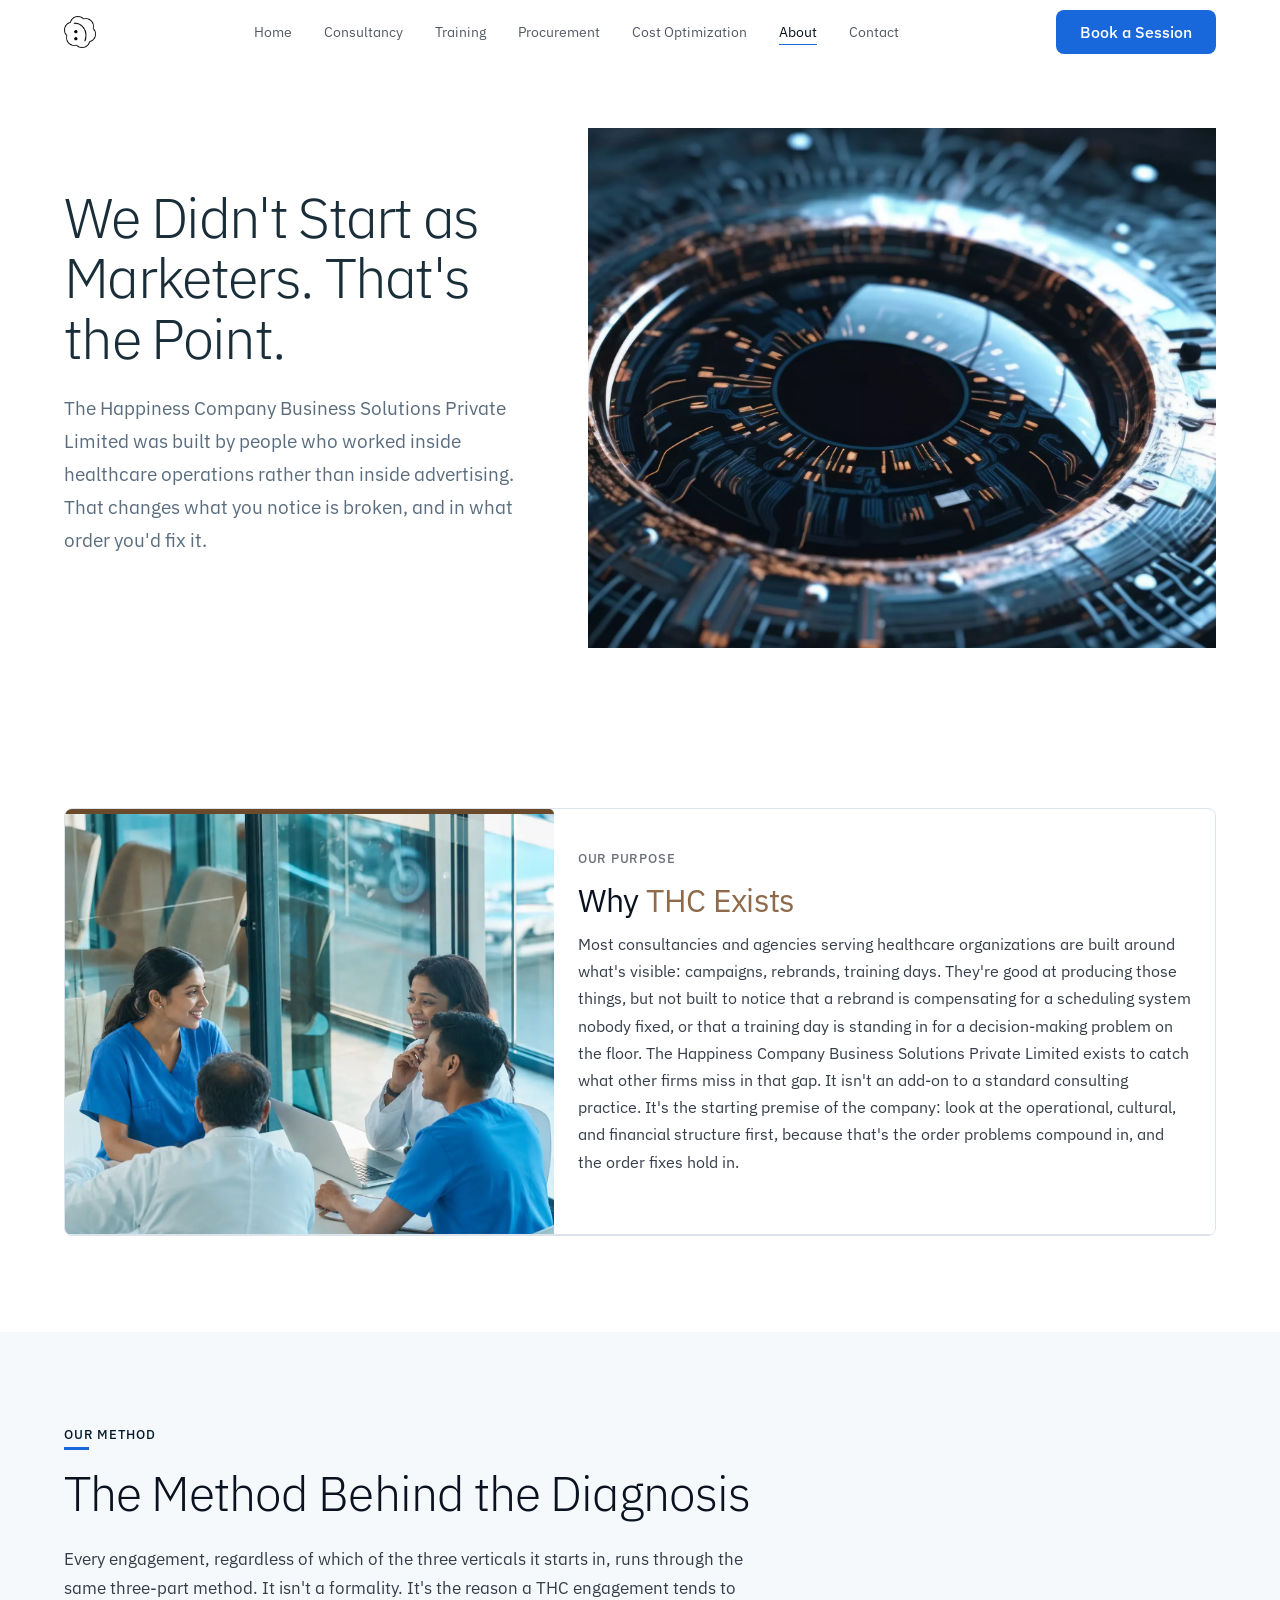
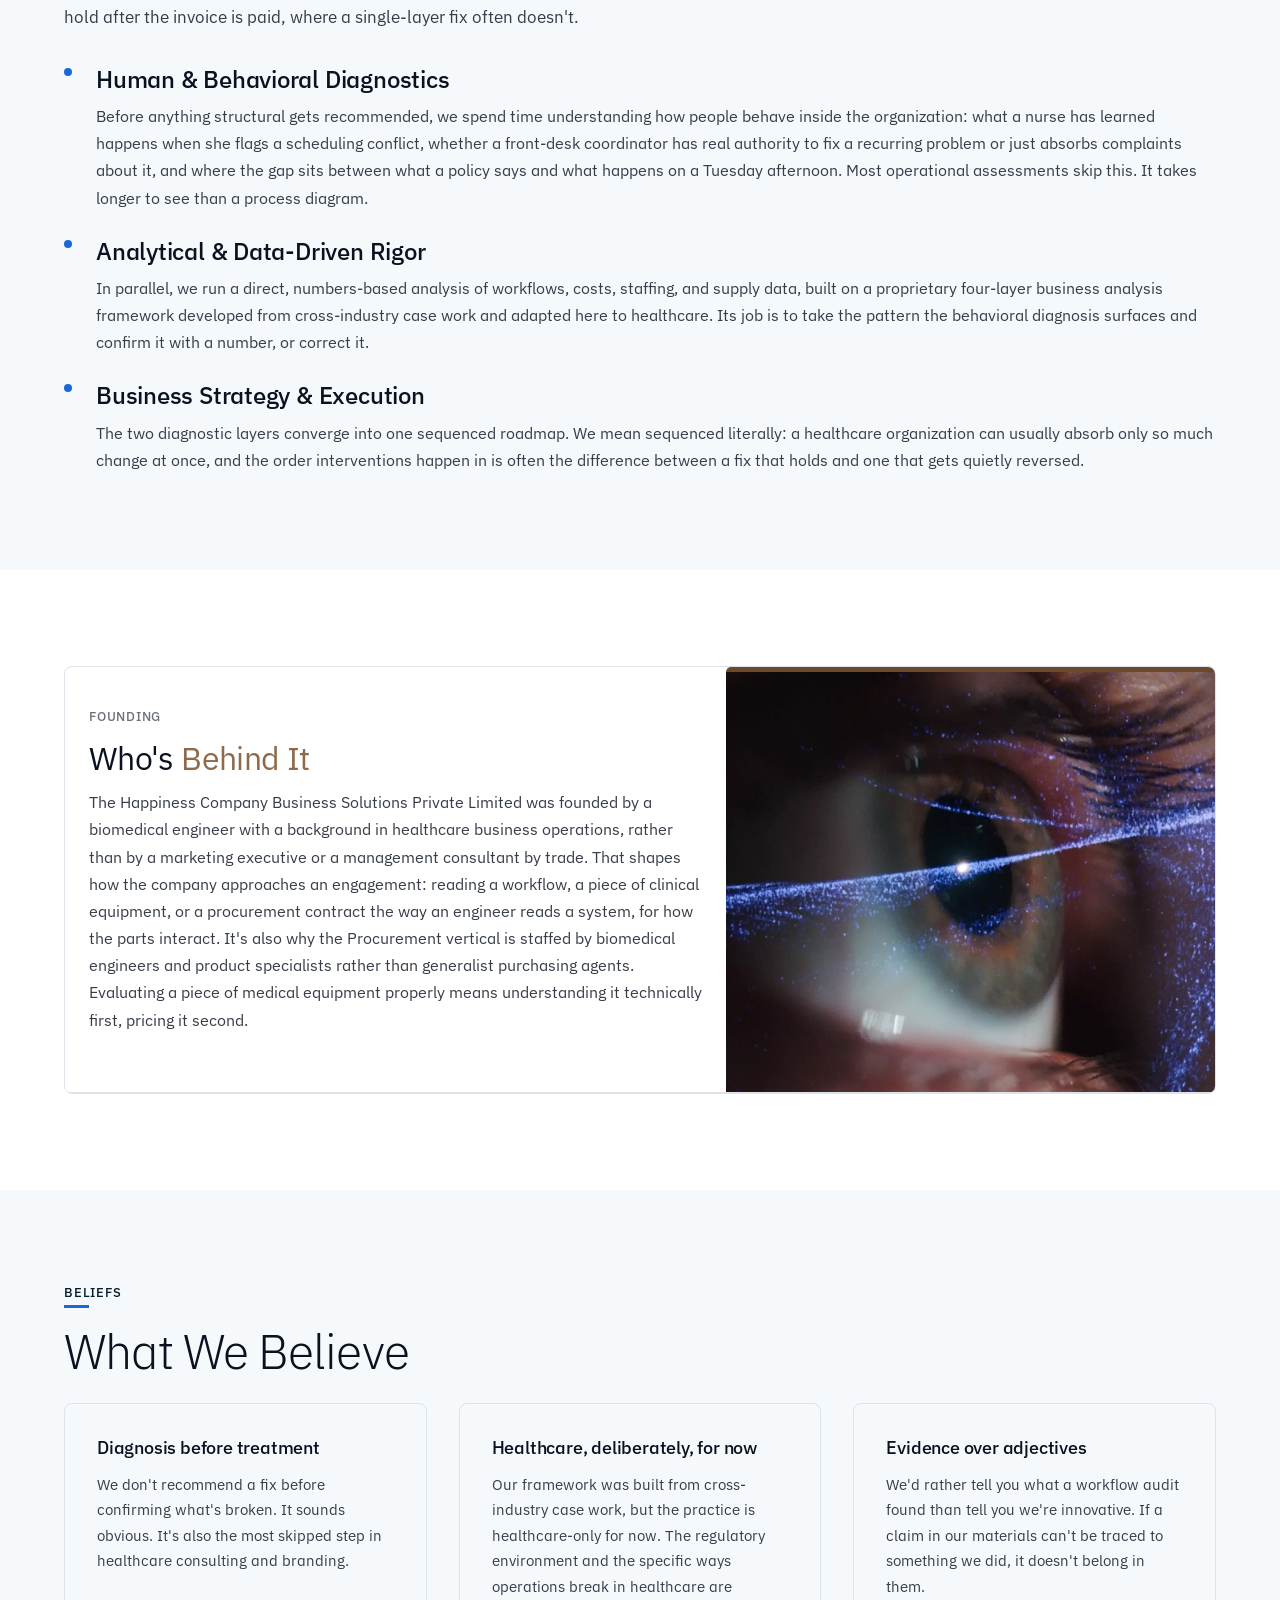
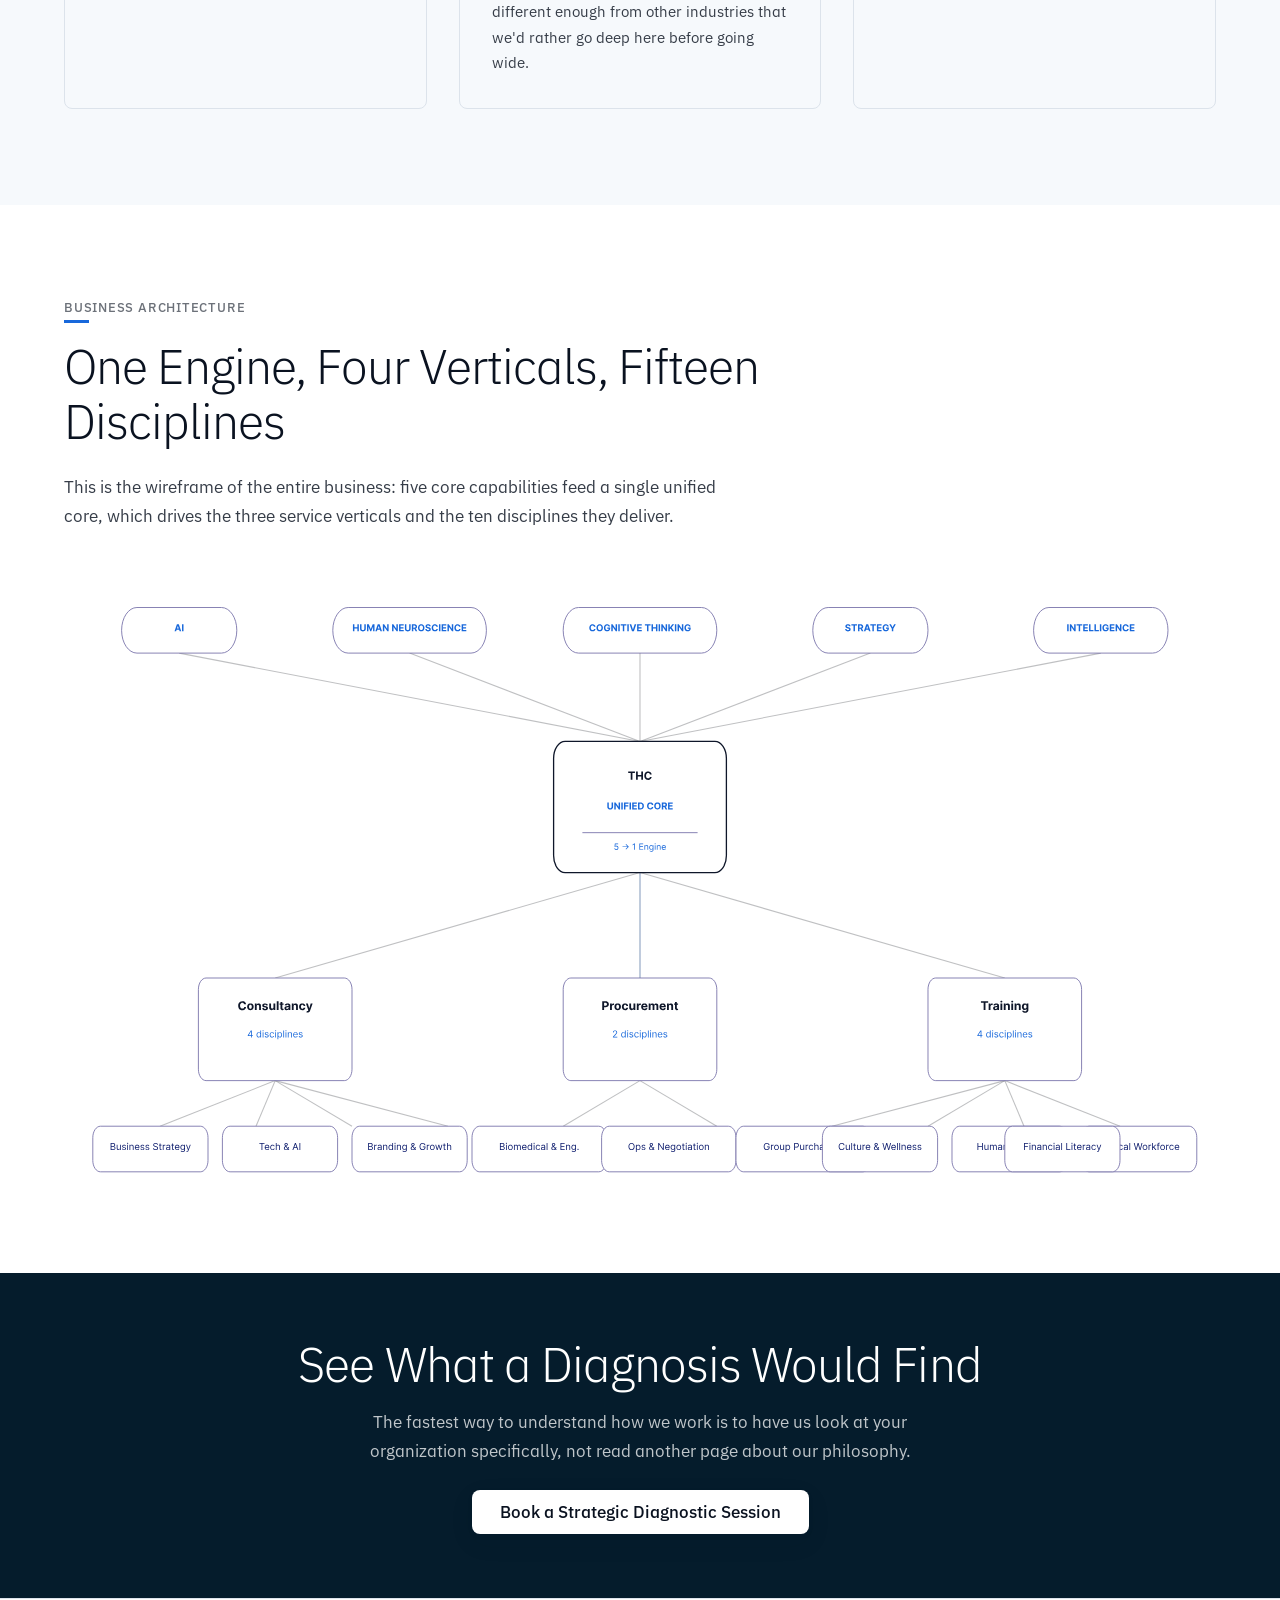
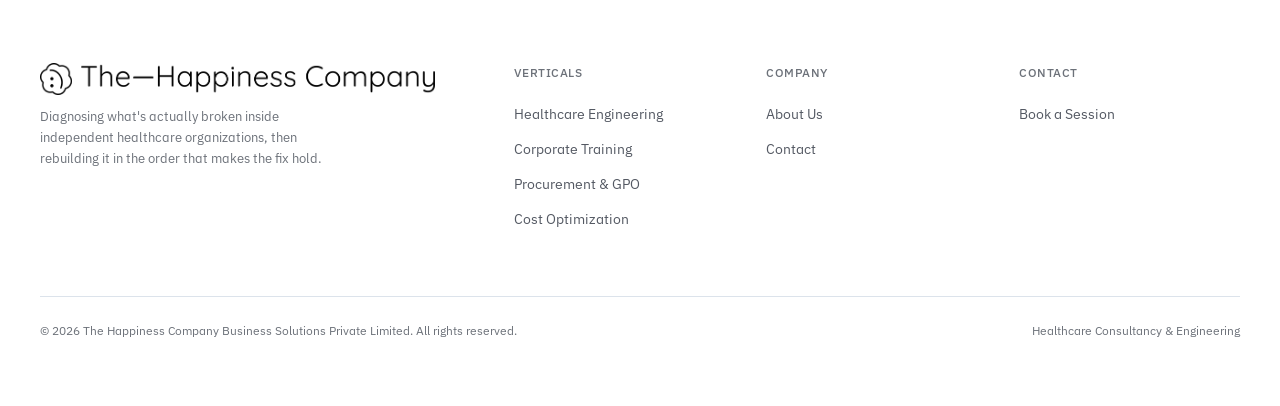
==== commit 477fc6e0: "Brand name change" ====
--- a/about.html
+++ b/about.html
@@ -4,9 +4,9 @@
 <head>
   <meta charset="UTF-8">
   <meta name="viewport" content="width=device-width, initial-scale=1.0">
-  <title>About Us — THC Business Solutions</title>
+  <title>About Us — The Happiness Company Business Solutions Private Limited</title>
   <meta name="description"
-    content="THC Business Solutions was built by people who worked inside healthcare operations, not inside advertising.">
+    content="The Happiness Company Business Solutions Private Limited was built by people who worked inside healthcare operations, not inside advertising.">
   <link rel="stylesheet" href="css/style.css">
 </head>
 
@@ -16,7 +16,7 @@
   <nav class="nav">
     <div class="nav-inner">
       <a href="index.html" class="nav-logo">
-        <img src="assets/shared/logo.png" width="32" height="32" alt="THC Business Solutions">
+        <img src="assets/shared/logo.png" width="32" height="32" alt="The Happiness Company Business Solutions Private Limited">
       </a>
       <ul class="nav-links">
         <li><a href="index.html">Home</a></li>
@@ -48,7 +48,7 @@
         <div class="jpm-hero">
           <div class="jpm-hero__content fade-in">
             <h1 class="jpm-hero__title">We Didn't Start as Marketers. That's the Point.</h1>
-            <p class="jpm-hero__desc">THC Business Solutions was built by people who worked inside healthcare operations
+            <p class="jpm-hero__desc">The Happiness Company Business Solutions Private Limited was built by people who worked inside healthcare operations
               rather than inside advertising. That changes what you notice is broken, and in what order you'd fix it.
             </p>
           </div>
@@ -74,7 +74,7 @@
             <p class="thc-lvp__desc">Most consultancies and agencies serving healthcare organizations are built around
               what's visible: campaigns, rebrands, training days. They're good at producing those things, but not built
               to notice that a rebrand is compensating for a scheduling system nobody fixed, or that a training day is
-              standing in for a decision-making problem on the floor. THC Business Solutions exists to catch what other
+              standing in for a decision-making problem on the floor. The Happiness Company Business Solutions Private Limited exists to catch what other
               firms miss in that gap. It isn't an add-on to a standard consulting practice. It's the starting premise of
               the company: look at the operational, cultural, and financial structure first, because that's the order
               problems compound in, and the order fixes hold in.</p>
@@ -130,7 +130,7 @@
           <div class="thc-lvp__content">
             <p class="thc-lvp__eyebrow">Founding</p>
             <h2 class="thc-lvp__title">Who's <span class="thc-lvp__accent">Behind It</span></h2>
-            <p class="thc-lvp__desc">THC Business Solutions was founded by a biomedical engineer with a background in
+            <p class="thc-lvp__desc">The Happiness Company Business Solutions Private Limited was founded by a biomedical engineer with a background in
               healthcare business operations, rather than by a marketing executive or a management consultant by trade.
               That shapes how the company approaches an engagement: reading a workflow, a piece of clinical equipment,
               or a procurement contract the way an engineer reads a system, for how the parts interact. It's also why
@@ -182,7 +182,7 @@
         <div class="wireframe-figure fade-in delay-1">
           <div id="wireframe-mount" aria-live="polite"><svg xmlns="http://www.w3.org/2000/svg" viewBox="0 0 1200 420"
               width="1200" height="420" class="wireframe-svg" role="img"
-              aria-label="THC Business Solutions architecture â€” five capabilities feed one core, three verticals, ten disciplines">
+              aria-label="The Happiness Company Business Solutions Private Limited architecture â€” five capabilities feed one core, three verticals, ten disciplines">
               <defs>
                 <filter id="tier1-shadow" x="-20%" y="-20%" width="140%" height="140%">
                   <feDropShadow dx="0" dy="1" stdDeviation="2" flood-color="#0F172A" flood-opacity="0.06" />
@@ -367,7 +367,7 @@
       <div class="footer-grid">
         <div class="footer-brand">
           <a href="index.html" class="nav-logo">
-            <img src="assets/shared/logoname.png" width="1726" height="140" alt="THC Business Solutions" loading="lazy" decoding="async">
+            <img src="assets/shared/logoname.png" width="1726" height="140" alt="The Happiness Company Business Solutions Private Limited" loading="lazy" decoding="async">
           </a>
           <p>Diagnosing what's actually broken inside independent healthcare organizations, then rebuilding it in the
             order that makes the fix hold.</p>
@@ -396,7 +396,7 @@
         </div>
       </div>
       <div class="footer-bottom">
-        <span>&copy; 2026 THC Business Solutions. All rights reserved.</span>
+        <span>&copy; 2026 The Happiness Company Business Solutions Private Limited. All rights reserved.</span>
         <span>Healthcare Consultancy &amp; Engineering</span>
       </div>
     </div>
--- a/css/style.css
+++ b/css/style.css
@@ -1,5 +1,5 @@
 /* ============================================================
-   THC Business Solutions â€” Stripe-Inspired Design System v2
+   The Happiness Company Business Solutions Private Limited â€” Stripe-Inspired Design System v2
    ============================================================ */
 
 @import url('https://fonts.googleapis.com/css2?family=IBM+Plex+Sans:ital,wght@0,100;0,200;0,300;0,400;0,500;0,600;0,700;1,100;1,200;1,300;1,400;1,500;1,600&display=swap');
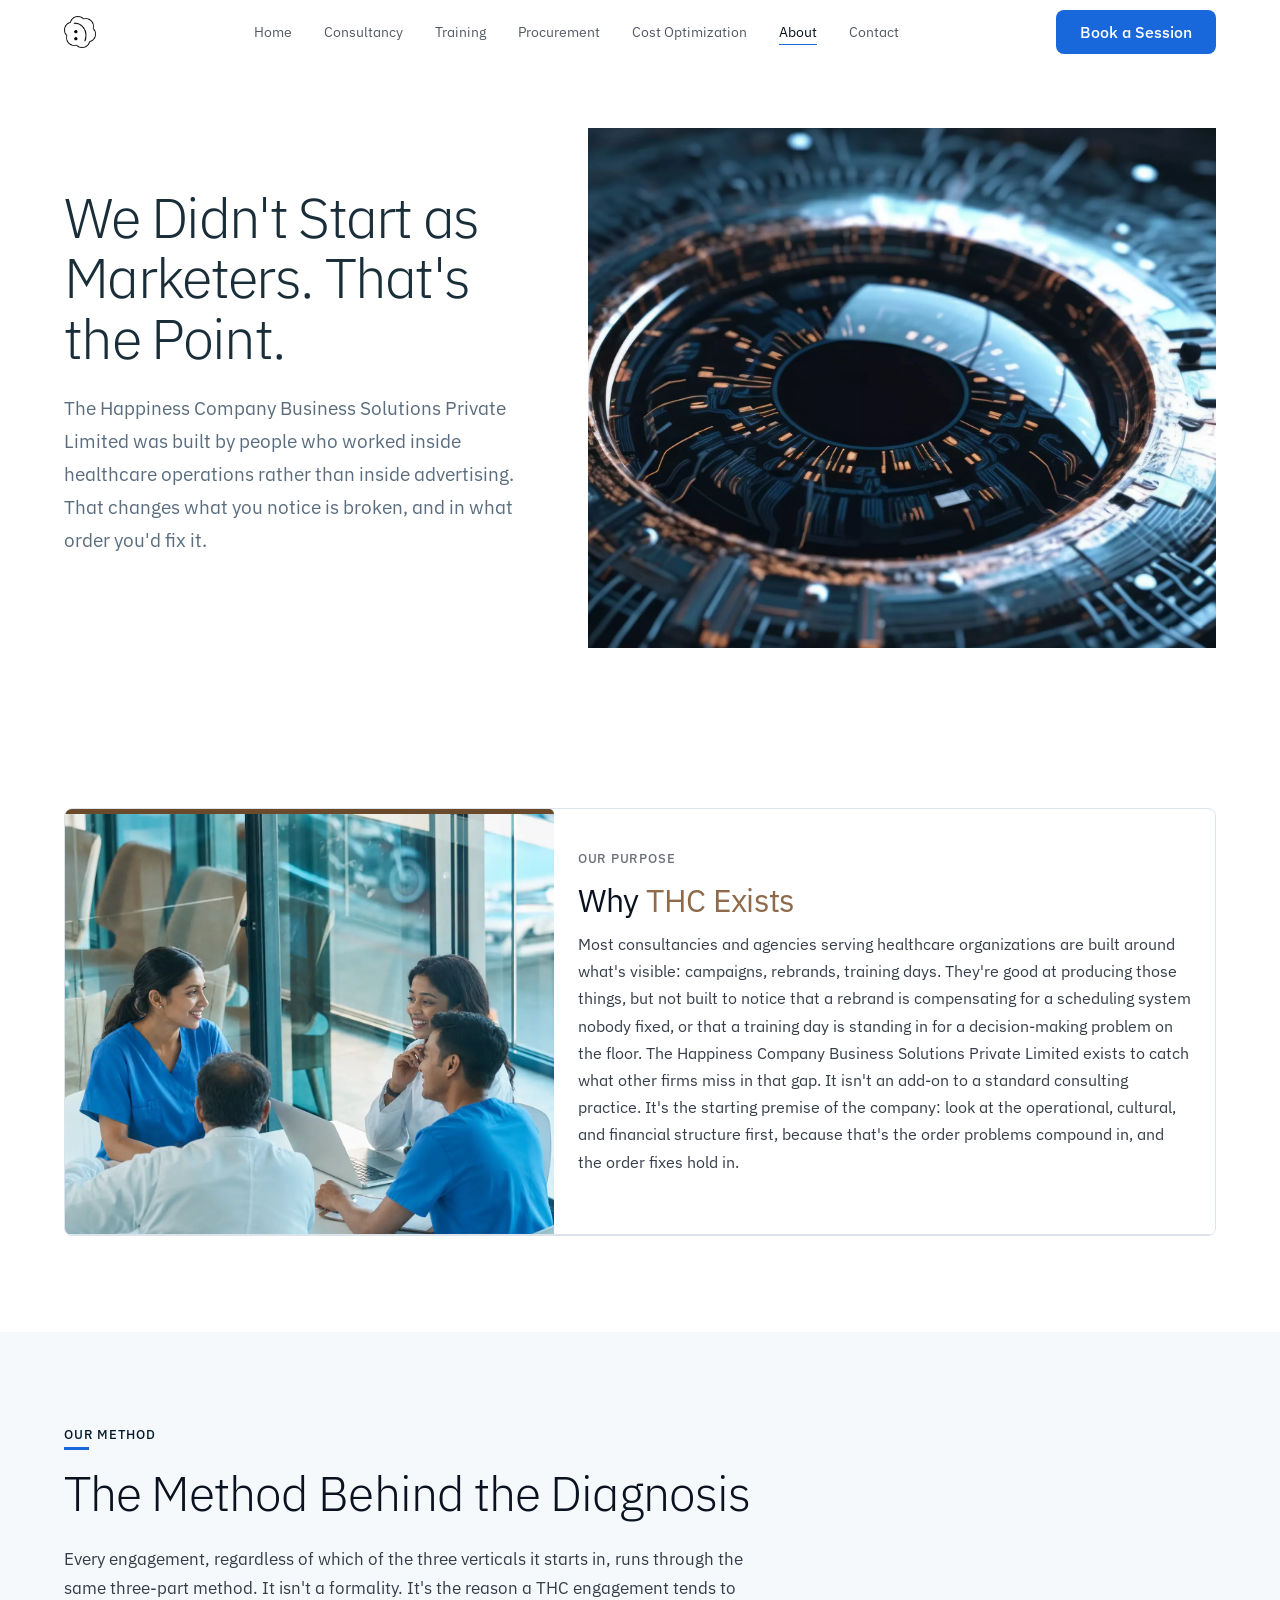
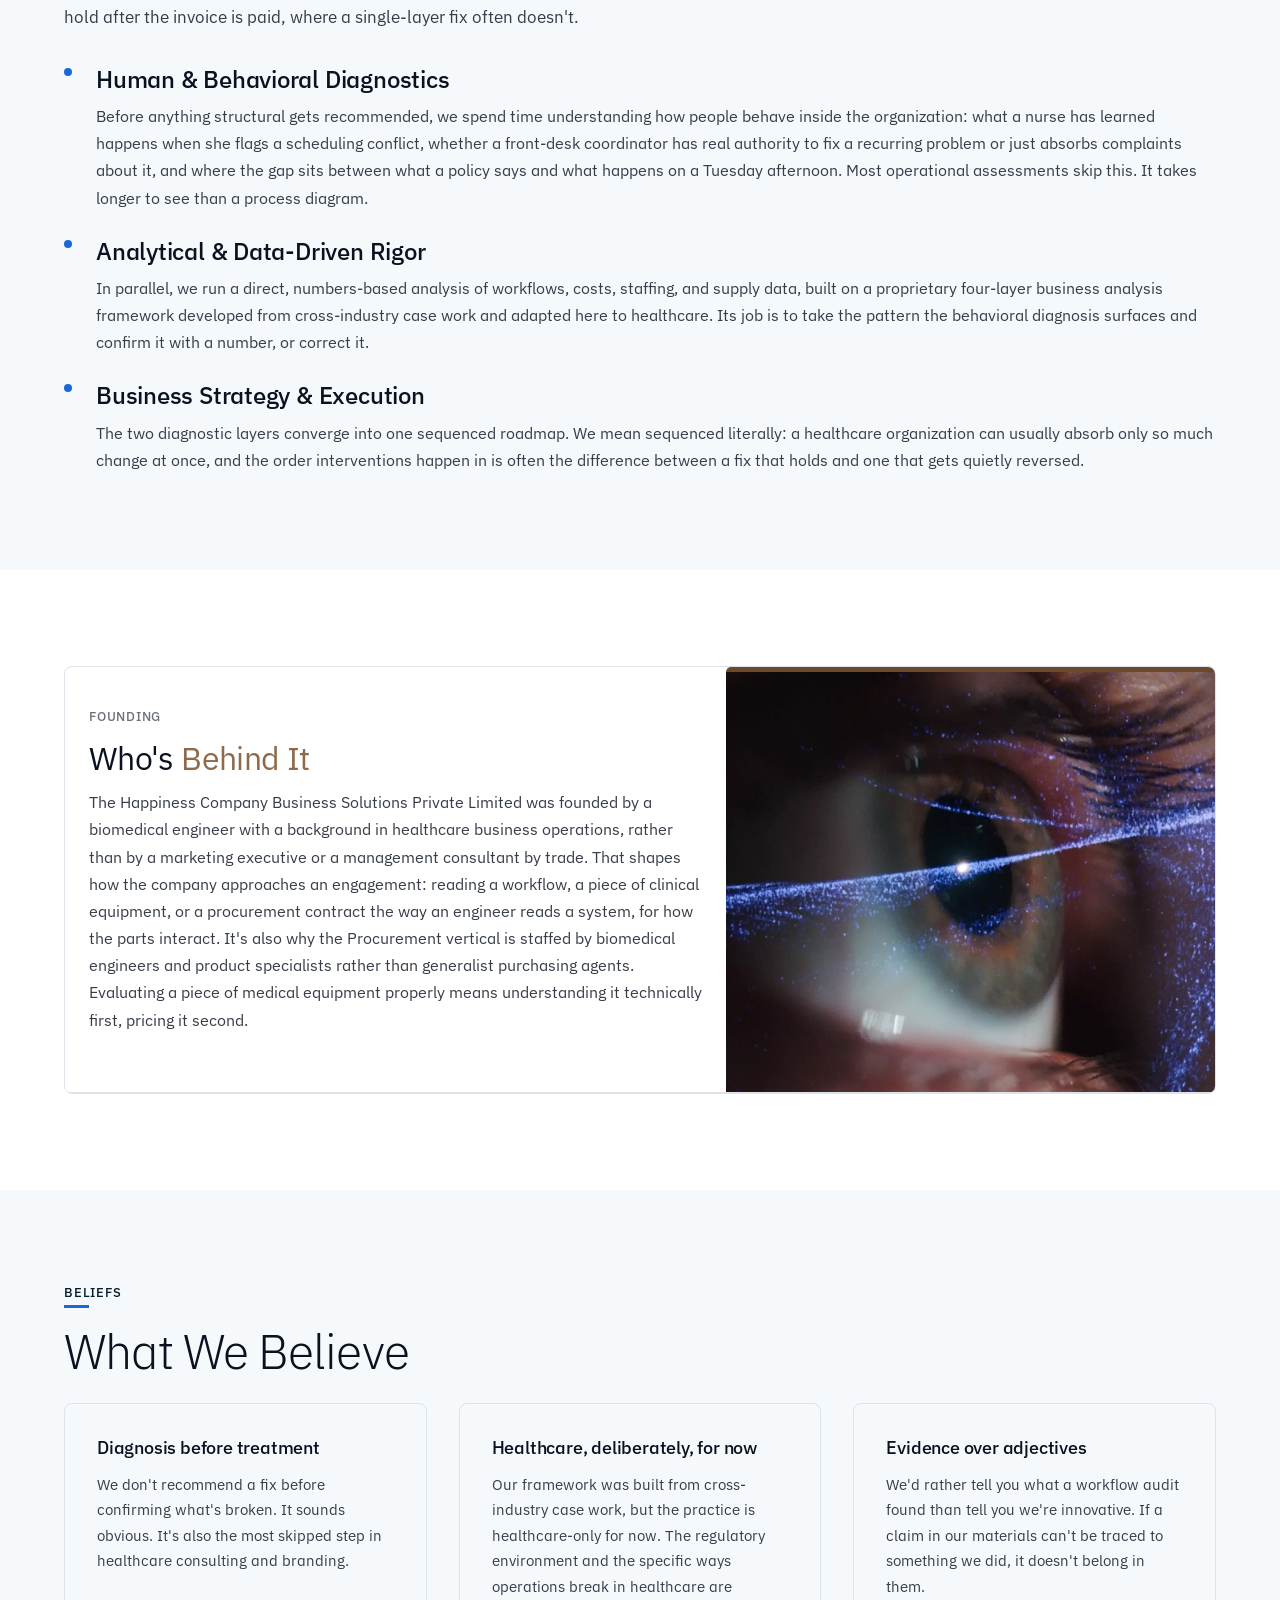
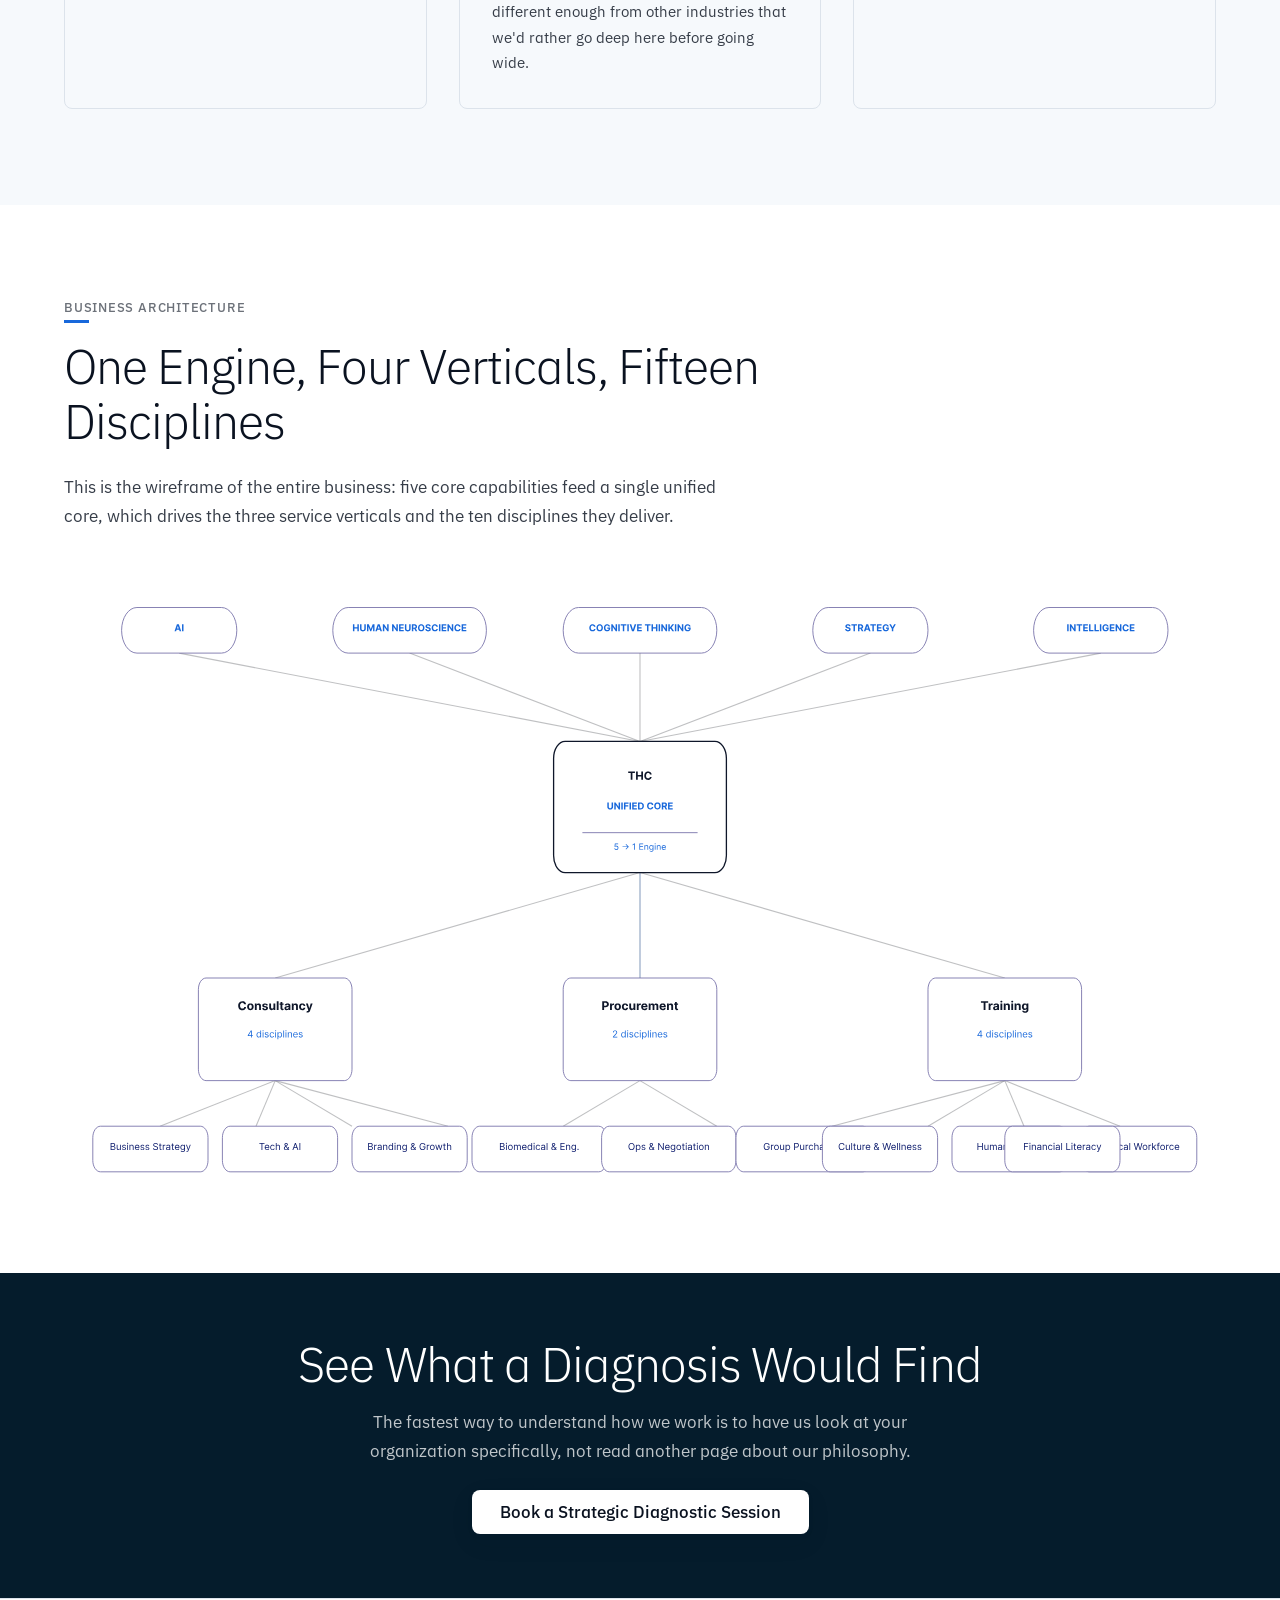
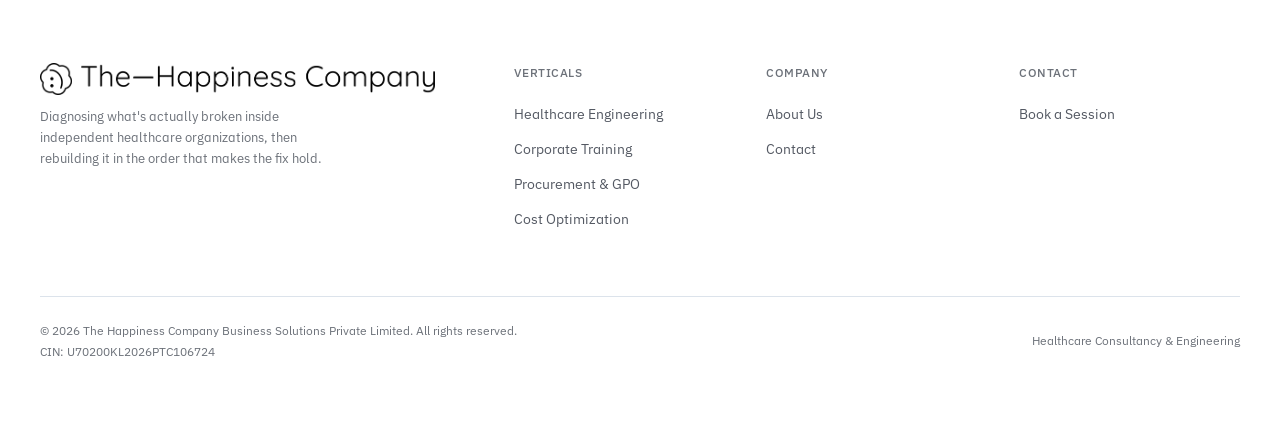
==== commit 1413e14b: "Add CIN in footer and route booking CTAs to zcal" ====
--- a/about.html
+++ b/about.html
@@ -27,7 +27,7 @@
         <li><a href="about.html">About</a></li>
         <li><a href="contact.html">Contact</a></li>
       </ul>
-      <a href="contact.html" class="btn btn-primary nav-cta">Book a Session</a>
+      <a href="https://zcal.co/happinesscompany/client" target="_blank" rel="noopener" class="btn btn-primary nav-cta">Book a Session</a>
       <button class="nav-mobile-toggle" aria-label="Toggle menu" aria-expanded="false">
         <svg viewBox="0 0 24 24" fill="none" stroke="currentColor" stroke-width="2" stroke-linecap="round"
           aria-hidden="true">
@@ -355,7 +355,7 @@
           <h2 class="display-xl">See What a Diagnosis Would Find</h2>
           <p class="body-lg">The fastest way to understand how we work is to have us look at your organization
             specifically, not read another page about our philosophy.</p>
-          <a href="contact.html" class="btn btn-primary">Book a Strategic Diagnostic Session</a>
+          <a href="https://zcal.co/happinesscompany/client" target="_blank" rel="noopener" class="btn btn-primary">Book a Strategic Diagnostic Session</a>
         </div>
       </div>
     </section>
@@ -391,12 +391,12 @@
         <div class="footer-col">
           <h4>Contact</h4>
           <ul>
-            <li><a href="contact.html">Book a Session</a></li>
+            <li><a href="https://zcal.co/happinesscompany/client" target="_blank" rel="noopener">Book a Session</a></li>
           </ul>
         </div>
       </div>
       <div class="footer-bottom">
-        <span>&copy; 2026 The Happiness Company Business Solutions Private Limited. All rights reserved.</span>
+        <span>&copy; 2026 The Happiness Company Business Solutions Private Limited. All rights reserved.<br>CIN: U70200KL2026PTC106724</span>
         <span>Healthcare Consultancy &amp; Engineering</span>
       </div>
     </div>
--- a/css/style.css
+++ b/css/style.css
@@ -1,3242 +1,3242 @@
-/* ============================================================
-   The Happiness Company Business Solutions Private Limited â€” Stripe-Inspired Design System v2
-   ============================================================ */
-
-@import url('https://fonts.googleapis.com/css2?family=IBM+Plex+Sans:ital,wght@0,100;0,200;0,300;0,400;0,500;0,600;0,700;1,100;1,200;1,300;1,400;1,500;1,600&display=swap');
-@import url('thc-value-prop.css');
-@import url('jpm-hero.css');
-
-:root {
-  /* ==============================================================
-     REBRAND CONTRACT â€” edit ONLY these 3 master colour names to
-     restyle every page. Each scale below derives itself
-     automatically from them, so a rebrand is a 3-line change:
-       --brand-primary    primary brand colour   (buttons, links, fills)
-       --brand-secondary  deep brand navy        (dark sections, footer, navy tints)
-       --brand-accent     accent colour          (highlights, CTAs)
-     ============================================================== */
-  --brand-primary: #1868DB;
-  --brand-secondary: #051C2C;
-  --brand-accent: #FF462D;
-
-  /* ---- Fixed neutrals (brand-independent; keep AA) ---- */
-  --brand-white: #ffffff;
-  --brand-black: #0a1220;
-  /* ink base â€” near-black */
-
-  /* ---- Primary brand scale (derived from --brand-primary) ---- */
-  --primary: var(--brand-primary);
-  /* base */
-  --primary-bright: color-mix(in srgb, var(--brand-primary) 90%, var(--brand-white));
-  /* ~#2f77de bright action blue */
-  --primary-soft: color-mix(in srgb, var(--brand-primary) 76%, var(--brand-white));
-  /* ~#4f8ce4 lighter blue */
-  --primary-deep: color-mix(in srgb, var(--brand-primary) 84%, var(--brand-black));
-  /* ~#1456b8 hover */
-  --primary-press: color-mix(in srgb, var(--brand-primary) 60%, var(--brand-black));
-  /* ~#0e3e85 active */
-  --primary-bg-subdued: color-mix(in srgb, var(--brand-primary) 10%, var(--brand-white));
-  /* ~#e8f0fb soft fill */
-
-  /* ---- Text scale (fixed neutrals Â· every tier â‰¥4.5:1 on white) ---- */
-  --ink: var(--brand-black);
-  /* ~#0a1220 Â· 18.8:1 AAA */
-  --ink-secondary: color-mix(in srgb, var(--brand-black) 82%, var(--brand-white));
-  /* ~#363c48 Â· ~11:1 AAA */
-  --ink-mute-2: color-mix(in srgb, var(--brand-black) 70%, var(--brand-white));
-  /* ~#545962 Â· ~7:1 AAA */
-  --ink-mute: color-mix(in srgb, var(--brand-black) 60%, var(--brand-white));
-  /* ~#6c7179 Â· 4.9:1 AA floor */
-  --micro-cap-color: var(--brand-secondary);
-  /* micro-cap labels â€” navy, white on dark */
-  --micro-cap-underline: var(--primary);
-  /* micro-cap underline â€” primary blue, white on dark */
-
-  /* ---- Dark brand navy tints (derived from --brand-secondary) ---- */
-  --brand-dark-900: var(--brand-secondary);
-  /* darkest navy */
-  --brand-navy: color-mix(in srgb, var(--brand-secondary) 72%, var(--brand-primary));
-  /* ~#0a315d navy chips */
-  --brand-core: color-mix(in srgb, var(--brand-secondary) 93%, var(--brand-primary));
-  /* ~#06304f */
-
-  /* ---- Accent scale (derived from --brand-accent) ---- */
-  --ruby: var(--brand-accent);
-  /* accent base */
-  --accent-text: color-mix(in srgb, var(--brand-accent) 45%, var(--brand-black));
-  /* dark accent, readable on white */
-  --magenta: color-mix(in srgb, var(--brand-accent) 77%, var(--brand-white));
-  /* ~#ff7161 warm highlight */
-  --sky-soft: color-mix(in srgb, var(--brand-primary) 42%, var(--brand-white));
-  /* ~#9ec0f0 light blue */
-
-  /* ---- On-dark surfaces (fixed alpha overlays) ---- */
-  --on-dark-secondary: rgba(255, 255, 255, 0.75);
-  --on-dark-faint: rgba(255, 255, 255, 0.1);
-  --on-dark-chip: rgba(255, 255, 255, 0.12);
-  --on-dark-chip-hover: rgba(255, 255, 255, 0.18);
-  --on-dark-chip-text: #eaf0f9;
-  --on-dark-close: rgba(255, 255, 255, 0.22);
-  --overlay-soft: rgba(255, 255, 255, 0.15);
-
-  /* ---- Nav surfaces (fixed glass alphas) ---- */
-  --nav-glass: rgba(255, 255, 255, 0.7);
-  --nav-solid: rgba(255, 255, 255, 0.96);
-
-  /* ---- Mesh gradient colours (hero artwork Â· fixed by design) ---- */
-  --mesh-cream: #f5e9d4;
-  --mesh-orange: #fed7aa;
-  --mesh-blue-light: #bbd4f7;
-  --mesh-blue-mid: #7aaeed;
-  --mesh-coral: #ff8a75;
-
-  /* ---- Surfaces ---- */
-  --on-primary: var(--brand-white);
-  --canvas: var(--brand-white);
-  --canvas-soft: #f6f9fc;
-  --canvas-glass: rgba(255, 255, 255, 0.94);
-  --hairline: #dce3eb;
-  --track-bg: #edf1f6;
-  --border-color: var(--border-color);
-  --gradient-primary: linear-gradient(90deg, var(--primary), var(--primary-soft));
-  --font-sans: 'IBM Plex Sans', 'SF Pro Display', system-ui, -apple-system, sans-serif;
-  --space-xs: 4px;
-  --space-sm: 8px;
-  --space-md: 12px;
-  --space-lg: 16px;
-  --space-xl: 24px;
-  --space-xxl: 32px;
-  --space-huge: 64px;
-  /* Corner radius â€” change --radius once to restyle every corner site-wide */
-  --radius: 8px;
-  --radius-lg: var(--radius);
-  --radius-card: var(--radius);
-  --radius-btn: var(--radius);
-  --radius-img: var(--radius);
-  --radius-pill: 999px;
-  --btn-height: 44px;
-  --shadow-sm: rgba(5, 28, 44, 0.08) 0 1px 3px;
-  --shadow-md: rgba(5, 28, 44, 0.08) 0 8px 24px, rgba(5, 28, 44, 0.04) 0 2px 6px;
-  --shadow-lg: rgba(5, 28, 44, 0.12) 0 16px 48px, rgba(5, 28, 44, 0.06) 0 4px 12px;
-  --ease-out: cubic-bezier(0.16, 1, 0.3, 1);
-  --container-max: 1200px;
-  --nav-height: 64px;
-}
-
-*,
-*::before,
-*::after {
-  margin: 0;
-  padding: 0;
-  box-sizing: border-box;
-}
-
-html {
-  scroll-behavior: smooth;
-  -webkit-font-smoothing: antialiased;
-  -moz-osx-font-smoothing: grayscale;
-}
-
-body {
-  font-family: var(--font-sans);
-  font-weight: 400;
-  font-size: 16px;
-  line-height: 1.7;
-  color: var(--ink);
-  background: var(--canvas);
-  font-feature-settings: 'ss01' on;
-  overflow-x: hidden;
-}
-
-img {
-  max-width: 100%;
-  display: block;
-}
-
-a {
-  color: var(--primary);
-  text-decoration: none;
-  transition: color 0.2s var(--ease-out);
-}
-
-a:hover {
-  color: var(--primary-deep);
-}
-
-/* --- Typography --- */
-.display-xxl {
-  font-size: clamp(32px, 2.5vw + 24px, 64px);
-  font-weight: 300;
-  line-height: 1.08;
-  letter-spacing: -0.03em;
-}
-
-.display-xl {
-  font-size: 48px;
-  font-weight: 300;
-  line-height: 1.15;
-  letter-spacing: -0.96px;
-}
-
-.heading-lg {
-  font-size: 24px;
-  font-weight: 500;
-  line-height: 1.3;
-  letter-spacing: -0.22px;
-}
-
-.heading-md {
-  font-size: 18px;
-  font-weight: 500;
-  line-height: 1.3;
-  letter-spacing: -0.2px;
-}
-
-.body-lg {
-  font-size: 17px;
-  font-weight: 400;
-  line-height: 1.7;
-  letter-spacing: 0;
-}
-
-p.hero-subhead {
-  font-size: clamp(15px, 0.5vw + 13px, 20px);
-}
-
-.body-md {
-  font-size: 16px;
-  font-weight: 400;
-  line-height: 1.7;
-  letter-spacing: 0;
-}
-
-.caption {
-  font-size: 13px;
-  font-weight: 400;
-  line-height: 1.5;
-  letter-spacing: 0;
-}
-
-.micro-cap {
-  font-size: 13px;
-  font-weight: 500;
-  line-height: 1.15;
-  letter-spacing: 0.06em;
-  text-transform: uppercase;
-  color: var(--micro-cap-color);
-}
-
-.micro-cap::after {
-  content: '';
-  display: block;
-  width: 25px;
-  height: 3px;
-  margin-top: 4px;
-  background: var(--micro-cap-underline);
-}
-
-.section-dark .micro-cap,
-.sub-dialog__head .micro-cap {
-  --micro-cap-color: var(--on-primary);
-  --micro-cap-underline: var(--on-primary);
-}
-
-/* --- Container --- */
-.container {
-  max-width: var(--container-max);
-  margin: 0 auto;
-  padding: 0 var(--space-xl);
-}
-
-/* --- Navbar --- */
-.nav {
-  position: fixed;
-  top: 0;
-  left: 0;
-  right: 0;
-  height: var(--nav-height);
-  z-index: 1000;
-  transition: background 0.4s var(--ease-out), box-shadow 0.4s var(--ease-out), backdrop-filter 0.4s var(--ease-out);
-  background: var(--nav-glass);
-  backdrop-filter: blur(16px);
-  -webkit-backdrop-filter: blur(16px);
-}
-
-.nav.scrolled {
-  background: var(--nav-solid);
-  box-shadow: 0 1px 3px color-mix(in srgb, var(--ink) 8%, transparent);
-}
-
-.nav-inner {
-  max-width: var(--container-max);
-  margin: 0 auto;
-  padding: 0 var(--space-xl);
-  display: flex;
-  align-items: center;
-  justify-content: space-between;
-  height: 100%;
-}
-
-.nav-logo {
-  display: flex;
-  align-items: center;
-  gap: var(--space-sm);
-  font-size: 18px;
-  font-weight: 500;
-  color: var(--ink);
-  text-decoration: none;
-  letter-spacing: -0.3px;
-  flex-shrink: 0;
-}
-
-.nav-links {
-  display: flex;
-  align-items: center;
-  gap: var(--space-xxl);
-  list-style: none;
-}
-
-.nav-links a {
-  font-size: 14px;
-  font-weight: 400;
-  color: var(--ink-mute-2);
-  text-decoration: none;
-  transition: color 0.2s var(--ease-out);
-  white-space: nowrap;
-  position: relative;
-}
-
-.nav-links a::after {
-  content: '';
-  position: absolute;
-  bottom: -4px;
-  left: 0;
-  width: 0;
-  height: 1.5px;
-  background: var(--primary);
-  transition: width 0.3s var(--ease-out);
-}
-
-.nav-links a:hover::after,
-.nav-links a.active::after {
-  width: 100%;
-}
-
-.nav-links a:hover,
-.nav-links a.active {
-  color: var(--ink);
-}
-
-.nav-cta {
-  flex-shrink: 0;
-}
-
-.nav-mobile-toggle {
-  display: none;
-  background: none;
-  border: none;
-  cursor: pointer;
-  padding: var(--space-sm);
-  color: var(--ink);
-}
-
-.nav-mobile-toggle svg {
-  width: 24px;
-  height: 24px;
-}
-
-/* --- Buttons --- */
-.btn {
-  display: inline-flex;
-  align-items: center;
-  justify-content: center;
-  font-family: var(--font-sans);
-  font-size: 16px;
-  font-weight: 500;
-  line-height: 1;
-  letter-spacing: 0;
-  height: var(--btn-height);
-  padding: 0 24px;
-  border-radius: var(--radius-btn);
-  border: none;
-  cursor: pointer;
-  transition: background 0.25s var(--ease-out), box-shadow 0.25s var(--ease-out), transform 0.25s var(--ease-out), color 0.25s var(--ease-out);
-  text-decoration: none;
-  white-space: nowrap;
-  position: relative;
-  overflow: hidden;
-}
-
-.btn::after {
-  content: '';
-  position: absolute;
-  inset: 0;
-  background: var(--overlay-soft);
-  opacity: 0;
-  transition: opacity 0.3s var(--ease-out);
-}
-
-.btn:hover::after {
-  opacity: 1;
-}
-
-.btn-primary {
-  background: var(--primary);
-  color: var(--on-primary);
-}
-
-.btn-primary:hover {
-  background: var(--primary-deep);
-  color: var(--on-primary);
-  transform: translateY(-1px);
-  box-shadow: 0 4px 12px color-mix(in srgb, var(--primary) 30%, transparent);
-}
-
-.btn-primary:active {
-  background: var(--primary-press);
-  transform: translateY(0);
-}
-
-/* --- Button arrow (Stripe-style hover arrow) --- */
-.btn-arrow svg {
-  margin-left: 8px;
-  stroke: currentColor;
-  fill: none;
-  stroke-width: 2px;
-  stroke-linecap: round;
-  stroke-linejoin: round;
-  flex-shrink: 0;
-}
-
-.btn-arrow .arrow-line {
-  opacity: 0;
-  transition: opacity 150ms cubic-bezier(0.215, 0.61, 0.355, 1);
-}
-
-.btn-arrow .arrow-tip {
-  transform: translateX(0);
-  transition: transform 150ms cubic-bezier(0.215, 0.61, 0.355, 1);
-}
-
-.btn-arrow:hover .arrow-line,
-.panel-card:hover .btn-arrow .arrow-line {
-  opacity: 1;
-}
-
-.btn-arrow:hover .arrow-tip,
-.panel-card:hover .btn-arrow .arrow-tip {
-  transform: translateX(3px);
-}
-
-/* --- Gradient Mesh Hero --- */
-.mesh-hero {
-  position: relative;
-  padding-top: calc(var(--nav-height) + var(--space-huge));
-  padding-bottom: var(--space-huge);
-  overflow: hidden;
-  background: var(--canvas);
-}
-
-.mesh-bg {
-  position: absolute;
-  inset: 0;
-  z-index: 0;
-  overflow: hidden;
-  will-change: transform;
-}
-
-.mesh-bg::before {
-  content: '';
-  position: absolute;
-  top: -30%;
-  left: -15%;
-  width: 130%;
-  height: 90%;
-  background:
-    radial-gradient(ellipse 70% 55% at 15% 30%, var(--mesh-cream) 0%, transparent 55%),
-    radial-gradient(ellipse 55% 45% at 35% 20%, var(--mesh-orange) 0%, transparent 45%),
-    radial-gradient(ellipse 45% 45% at 55% 10%, var(--mesh-blue-light) 0%, transparent 50%),
-    radial-gradient(ellipse 50% 50% at 70% 25%, var(--mesh-blue-mid) 0%, transparent 50%),
-    radial-gradient(ellipse 40% 40% at 30% 60%, var(--primary) 0%, transparent 50%),
-    radial-gradient(ellipse 35% 35% at 60% 65%, var(--ruby) 0%, transparent 45%),
-    radial-gradient(ellipse 30% 30% at 80% 50%, var(--mesh-coral) 0%, transparent 40%);
-  filter: blur(70px);
-  opacity: 0.55;
-  animation: mesh-shift 12s ease-in-out 1;
-  will-change: transform;
-}
-
-@keyframes mesh-shift {
-  0% {
-    transform: scale(1) rotate(0deg) translate(0, 0);
-  }
-
-  33% {
-    transform: scale(1.04) rotate(0.8deg) translate(1%, -1%);
-  }
-
-  66% {
-    transform: scale(0.98) rotate(-0.4deg) translate(-1%, 0.5%);
-  }
-
-  100% {
-    transform: scale(1.02) rotate(-0.6deg) translate(0.5%, -0.5%);
-  }
-}
-
-.mesh-hero>.container {
-  position: relative;
-  z-index: 1;
-}
-
-.mesh-hero h1 {
-  max-width: 760px;
-  margin-bottom: var(--space-xl);
-}
-
-.mesh-hero .hero-subhead {
-  max-width: 680px;
-  color: var(--ink-secondary);
-  margin-bottom: var(--space-xxl);
-}
-
-.mesh-hero .hero-cta-support {
-  margin-top: var(--space-md);
-  font-size: 13px;
-  color: var(--ink-mute);
-}
-
-.hero-image-wrap {
-  position: relative;
-  border-radius: var(--radius-img);
-  overflow: hidden;
-  box-shadow: var(--shadow-lg);
-}
-
-.hero-image-wrap img {
-  width: 100%;
-  height: 400px;
-  object-fit: cover;
-  transition: transform 0.8s var(--ease-out);
-}
-
-.hero-image-wrap:hover img {
-  transform: scale(1.03);
-}
-
-/* --- Hero Visual (image beside text on larger screens) --- */
-.hero-split {
-  display: grid;
-  grid-template-columns: 1fr 1fr;
-  gap: var(--space-huge);
-  align-items: center;
-}
-
-.mesh-hero--full {
-  padding: 0;
-}
-
-.mesh-hero--full .hero-text-col .container {
-  padding-left: calc(var(--space-xl) * 2.5);
-  padding-right: 0;
-}
-
-.hero-split--full {
-  gap: 0;
-  align-items: stretch;
-  min-height: 600px;
-  position: relative;
-  z-index: 1;
-  grid-template-columns: 1fr;
-}
-
-.hero-text-col {
-  display: flex;
-  align-items: center;
-  padding: calc(var(--nav-height) + var(--space-huge)) 0 var(--space-huge) 0;
-}
-
-.hero-text-col .container {
-  width: 100%;
-}
-
-.hero-text-col h1 {
-  max-width: 600px;
-}
-
-.hero-text-col .hero-subhead {
-  max-width: 480px;
-}
-
-.hero-video {
-  position: absolute;
-  inset: 0;
-  width: 100%;
-  height: 100%;
-  object-fit: cover;
-  z-index: 0;
-  background: var(--brand-dark-900);
-}
-
-.mesh-hero--full .hero-text-col h1,
-.mesh-hero--full .hero-text-col .hero-subhead,
-.mesh-hero--full .hero-text-col .hero-cta-support {
-  color: var(--on-primary);
-}
-
-/* --- Hero: full-bleed background image (product pages) --- */
-.mesh-hero--bg {
-  display: flex;
-  align-items: center;
-  min-height: 550px;
-  background: var(--brand-dark-900);
-}
-
-.mesh-hero--bg>.container {
-  width: 100%;
-}
-
-.hero-bg {
-  position: absolute;
-  inset: 0;
-  z-index: 0;
-  overflow: hidden;
-  background: var(--brand-dark-900);
-}
-
-.hero-bg img {
-  width: 100%;
-  height: 100%;
-  object-fit: cover;
-}
-
-.hero-bg::after {
-  content: '';
-  position: absolute;
-  inset: 0;
-  background: linear-gradient(90deg,
-      color-mix(in srgb, var(--brand-dark-900) 60%, transparent) 0%,
-      transparent 100%);
-}
-
-.mesh-hero--bg h1 {
-  color: var(--on-primary);
-}
-
-.mesh-hero--bg .hero-subhead {
-  color: var(--on-primary);
-  max-width: 620px;
-}
-
-/* --- Sections --- */
-.section {
-  padding: 96px 0;
-}
-
-.section-soft {
-  background: var(--canvas-soft);
-}
-
-.section-dark {
-  background: var(--brand-dark-900);
-  color: var(--on-primary);
-}
-
-.section-label {
-  margin-bottom: var(--space-lg);
-}
-
-.section-title {
-  margin-bottom: var(--space-xl);
-  max-width: 760px;
-}
-
-.section-body {
-  max-width: 680px;
-  color: var(--ink-secondary);
-  margin-bottom: var(--space-xl);
-}
-
-.section-dark .section-body {
-  color: var(--on-dark-secondary);
-}
-
-/* --- Business Wireframe (About) â€” Tier 1 light-ground hairline card system --- */
-.wireframe-section {
-  overflow: hidden;
-  background: var(--canvas);
-}
-
-.wireframe-section.wireframe--tier1 {
-  background: var(--canvas);
-}
-
-.wireframe-section.wireframe--tier1 .micro-cap {
-  --micro-cap-color: var(--ink-mute);
-  --micro-cap-underline: var(--primary);
-}
-
-.wireframe-section.wireframe--tier1 .section-title {
-  color: var(--ink);
-}
-
-.wireframe-section.wireframe--tier1 .section-body {
-  color: var(--ink-secondary);
-}
-
-.wireframe-figure {
-  margin-top: 48px;
-}
-
-.wireframe-figure svg {
-  display: block;
-  width: 100%;
-  height: auto;
-  font-family: var(--font-sans);
-}
-
-.wireframe-figure .wireframe-mobile {
-  display: none;
-}
-
-/* --- Cards --- */
-.card {
-  position: relative;
-  background: var(--canvas);
-  border-radius: var(--radius-lg);
-  padding: var(--space-xxl);
-  border: 1px solid var(--hairline);
-  transition: box-shadow 0.4s var(--ease-out), transform 0.4s var(--ease-out);
-  will-change: transform;
-}
-
-.card-icon {
-  position: absolute;
-  top: 50%;
-  right: var(--space-xl);
-  transform: translateY(-50%);
-  width: 80px;
-  height: auto;
-  display: block;
-  opacity: 0.85;
-}
-
-.card:hover {
-  box-shadow: var(--shadow-md);
-  transform: translateY(-3px);
-}
-
-.card--with-icon {
-  padding-right: 150px;
-}
-
-/* --- Glow border card (two-colour gradient edge, mouse-follow) --- */
-.glow-card {
-  position: relative;
-}
-
-.glow-card::before {
-  content: "";
-  position: absolute;
-  inset: 0;
-  border-radius: inherit;
-  padding: 1px;
-  background: radial-gradient(140px circle at var(--mx, 50%) var(--my, 50%), var(--brand-primary) 0%, var(--brand-primary) 100%);
-  -webkit-mask: linear-gradient(#000 0 0) content-box, linear-gradient(#000 0 0);
-  -webkit-mask-composite: xor;
-  mask: linear-gradient(#000 0 0) content-box, linear-gradient(#000 0 0);
-  mask-composite: exclude;
-  opacity: 0;
-  transition: opacity 0.3s var(--ease-out);
-  pointer-events: none;
-  z-index: 1;
-}
-
-.glow-card:hover::before {
-  opacity: 1;
-}
-
-.glow-card:hover {
-  border-color: transparent;
-}
-
-.card-body {
-  color: var(--ink-secondary);
-  font-size: 16px;
-  font-weight: 400;
-  line-height: 1.7;
-}
-
-.card-title {
-  margin-bottom: var(--space-md);
-}
-
-/* --- Grid --- */
-.grid-2 {
-  display: grid;
-  grid-template-columns: 1fr 1fr;
-  gap: var(--space-xxl);
-}
-
-.grid-3 {
-  display: grid;
-  grid-template-columns: 1fr 1fr 1fr;
-  gap: var(--space-xxl);
-}
-
-.grid-4 {
-  display: grid;
-  grid-template-columns: 1fr 1fr 1fr 1fr;
-  gap: var(--space-xxl);
-}
-
-/* --- Sub-Service Cards (Flowbase-style card + dialog popup) --- */
-.sub-card {
-  appearance: none;
-  border: 1px solid var(--hairline);
-  background: var(--canvas);
-  border-radius: var(--radius-card);
-  padding: calc(var(--space-xxl) + var(--space-xl)) var(--space-xl);
-  text-align: left;
-  cursor: pointer;
-  font-family: var(--font-sans);
-  color: var(--ink);
-  display: flex;
-  flex-direction: column;
-  align-items: flex-start;
-  gap: var(--space-lg);
-  position: relative;
-  overflow: hidden;
-  width: 100%;
-  min-height: 260px;
-  transition: background 0.5s var(--ease-out), box-shadow 0.5s var(--ease-out),
-    transform 0.5s var(--ease-out), border-color 0.5s var(--ease-out), color 0.5s var(--ease-out);
-}
-
-.sub-card:hover {
-  background: var(--primary);
-  border-color: var(--primary);
-  color: var(--on-primary);
-  box-shadow: var(--shadow-md);
-  transform: translateY(-4px);
-}
-
-.sub-card__icon {
-  flex: none;
-  display: grid;
-  place-items: center;
-  overflow: hidden;
-  width: 44px;
-  height: 44px;
-  border-radius: var(--radius-lg);
-  color: var(--primary-deep);
-  transition: background 0.5s var(--ease-out), color 0.5s var(--ease-out),
-    opacity 0.45s var(--ease-out), transform 0.45s var(--ease-out);
-}
-
-.sub-card__icon svg,
-.sub-card__icon img {
-  display: block;
-  width: 32px;
-  height: 32px;
-}
-
-.sub-card:hover .sub-card__icon {
-  opacity: 0;
-  transform: translateY(-100%);
-  background: var(--on-dark-chip-hover);
-  color: var(--on-primary);
-}
-
-.sub-card__tag {
-  display: inline-block;
-  color: var(--brand-secondary);
-  font-size: 11px;
-  font-weight: 500;
-  letter-spacing: 0.1px;
-  text-transform: uppercase;
-  padding: 5px 10px 5px 0;
-  border-radius: var(--radius-lg);
-  transition: color 0.5s var(--ease-out), transform 0.45s var(--ease-out);
-}
-
-.sub-card__tag::after {
-  content: '';
-  display: block;
-  width: 25px;
-  height: 3px;
-  background: var(--micro-cap-underline);
-  margin-top: 4px;
-  transition: background 0.5s var(--ease-out);
-}
-
-.sub-card:hover .sub-card__tag {
-  color: var(--on-primary);
-}
-
-.sub-card:hover .sub-card__tag::after {
-  background: var(--on-primary);
-}
-
-.sub-card:hover .sub-card__tag {
-  transform: translateY(-60px);
-}
-
-.sub-card__title {
-  font-size: 20px;
-  font-weight: 600;
-  line-height: 1.35;
-  letter-spacing: -0.2px;
-  transition: color 0.5s var(--ease-out), transform 0.45s var(--ease-out);
-}
-
-.sub-card:hover .sub-card__title {
-  transform: translateY(-60px);
-}
-
-.sub-card__arrow {
-  position: absolute;
-  right: var(--space-xl);
-  bottom: var(--space-xl);
-  color: var(--on-primary);
-  opacity: 0;
-  transform: translateY(24px);
-  transition: opacity 0.45s var(--ease-out), transform 0.45s var(--ease-out);
-}
-
-.sub-card__arrow img {
-  display: block;
-}
-
-.sub-card:hover .sub-card__arrow {
-  opacity: 1;
-  transform: translateY(0);
-}
-
-/* --- Sub-Service Dialog (executive brief popup) --- */
-.sub-dialog {
-  border: none;
-  background: var(--canvas);
-  border-radius: var(--radius-card);
-  padding: 0;
-  max-width: 760px;
-  width: calc(100% - var(--space-xxl));
-  box-shadow: var(--shadow-lg);
-  position: fixed;
-  inset: 0;
-  margin: auto;
-  display: flex;
-  flex-direction: column;
-  max-height: calc(100vh - 48px);
-  overflow: hidden;
-}
-
-.sub-dialog:not([open]) {
-  display: none;
-}
-
-.sub-dialog::before {
-  content: '';
-  position: absolute;
-  top: 0;
-  left: 0;
-  right: 0;
-  height: 3px;
-  z-index: 2;
-  background: var(--gradient-primary);
-}
-
-.sub-dialog[open] {
-  animation: dialog-in 0.3s var(--ease-out);
-}
-
-.sub-dialog::backdrop {
-  background: color-mix(in srgb, var(--ink) 55%, transparent);
-  backdrop-filter: blur(4px);
-  -webkit-backdrop-filter: blur(4px);
-}
-
-.sub-dialog__head {
-  flex: none;
-  background: linear-gradient(210deg, var(--brand-navy) 0%, var(--brand-dark-900) 62%);
-  padding: var(--space-xxl) var(--space-xxl) calc(var(--space-xl) + 4px);
-  color: var(--on-primary);
-}
-
-.sub-dialog__head .sub-dialog__tag {
-  margin-bottom: var(--space-md);
-  background: var(--on-dark-chip);
-}
-
-.sub-dialog__head h3 {
-  margin-bottom: var(--space-md);
-  max-width: 560px;
-  font-size: 26px;
-  line-height: 1.25;
-  letter-spacing: -0.4px;
-  color: var(--on-primary);
-}
-
-.sub-dialog__content {
-  flex: 1 1 auto;
-  min-height: 0;
-  overflow-y: auto;
-  padding: var(--space-xxl) var(--space-xxl) calc(var(--space-xl) + 4px);
-}
-
-.sub-dialog__close {
-  position: absolute;
-  top: var(--space-xl);
-  right: var(--space-xl);
-  z-index: 2;
-  width: 34px;
-  height: 34px;
-  border-radius: var(--radius-pill);
-  display: grid;
-  place-items: center;
-  background: var(--on-dark-faint);
-  border: none;
-  cursor: pointer;
-  color: var(--on-primary);
-  padding: 0;
-  transition: background 0.25s var(--ease-out);
-}
-
-.sub-dialog__close:hover {
-  background: var(--on-dark-close);
-  color: var(--on-primary);
-}
-
-.sub-dialog__close svg {
-  display: block;
-}
-
-.sub-dialog__body {
-  color: var(--ink-secondary);
-  font-size: 15px;
-  line-height: 1.7;
-  margin-bottom: var(--space-xl);
-}
-
-.sub-dialog__body p+p {
-  margin-top: var(--space-md);
-}
-
-.sub-dialog__metrics {
-  display: grid;
-  grid-template-columns: repeat(3, 1fr);
-  gap: var(--space-lg);
-  margin-bottom: var(--space-xl);
-}
-
-.sub-dialog__metric,
-.sub-dialog__stat,
-.sub-dialog__range,
-.method-layout__aside,
-.panel-card,
-.mockup-index {
-  border: 1px solid var(--hairline);
-  border-radius: var(--radius-lg);
-}
-
-.sub-dialog__metric {
-  padding: var(--space-lg);
-  background: var(--canvas);
-  box-shadow: var(--shadow-sm);
-}
-
-.sub-dialog__metric-value {
-  display: block;
-  font-size: 26px;
-  font-weight: 600;
-  letter-spacing: -0.4px;
-  color: var(--primary);
-  margin-bottom: var(--space-xs);
-  line-height: 1.1;
-}
-
-.sub-dialog__metric-label {
-  display: block;
-  font-size: 11px;
-  font-weight: 500;
-  letter-spacing: 0.08em;
-  text-transform: uppercase;
-  color: var(--ink-mute);
-}
-
-.sub-dialog__section {
-  margin-bottom: var(--space-xl);
-}
-
-.sub-dialog__section-title {
-  font-size: 12px;
-  font-weight: 600;
-  letter-spacing: 0.1em;
-  text-transform: uppercase;
-  color: var(--ink-mute);
-  margin-bottom: var(--space-md);
-}
-
-.sub-dialog__table {
-  width: 100%;
-  border-collapse: collapse;
-  font-size: 13.5px;
-}
-
-.sub-dialog__table th {
-  text-align: left;
-  font-size: 11px;
-  font-weight: 600;
-  letter-spacing: 0.08em;
-  text-transform: uppercase;
-  color: var(--ink-mute);
-  padding: var(--space-sm) var(--space-md);
-  background: var(--canvas-soft);
-  border-bottom: 1px solid var(--hairline);
-}
-
-.sub-dialog__table th:first-child {
-  border-radius: var(--radius-lg) 0 0 var(--radius-lg);
-}
-
-.sub-dialog__table th:last-child {
-  border-radius: 0 var(--radius-lg) var(--radius-lg) 0;
-}
-
-.sub-dialog__table td {
-  padding: var(--space-md);
-  vertical-align: top;
-  color: var(--ink-secondary);
-  border-bottom: 1px solid var(--hairline);
-  line-height: 1.5;
-}
-
-.sub-dialog__table tbody tr:hover td {
-  background: var(--primary-bg-subdued);
-}
-
-.sub-dialog__table td:first-child {
-  font-weight: 600;
-  color: var(--ink);
-  white-space: nowrap;
-}
-
-.sub-dialog__chart {
-  display: flex;
-  flex-direction: column;
-  gap: var(--space-md);
-}
-
-.sub-dialog__bar {
-  display: grid;
-  grid-template-columns: 150px 1fr 44px;
-  gap: var(--space-md);
-  align-items: center;
-}
-
-.sub-dialog__bar-label {
-  font-size: 13px;
-  font-weight: 500;
-  color: var(--ink);
-}
-
-.sub-dialog__bar-track {
-  height: 8px;
-  border-radius: var(--radius-pill);
-  background: var(--track-bg);
-  overflow: hidden;
-}
-
-.sub-dialog__bar-fill {
-  display: block;
-  height: 100%;
-  width: var(--w);
-  border-radius: var(--radius-pill);
-  background: var(--gradient-primary);
-  transform-origin: left center;
-}
-
-.sub-dialog__bar-fill--accent {
-  background: linear-gradient(90deg, var(--ruby), var(--magenta));
-}
-
-.sub-dialog[open] .sub-dialog__bar-fill {
-  animation: bar-grow 0.9s var(--ease-out) both;
-}
-
-.sub-dialog[open] .sub-dialog__bar-fill--accent {
-  animation-delay: 0.15s;
-}
-
-.sub-dialog__bar-value {
-  font-size: 12.5px;
-  font-weight: 600;
-  color: var(--ink);
-  text-align: right;
-}
-
-.sub-dialog__caption {
-  font-size: 12px;
-  color: var(--ink-mute);
-  line-height: 1.55;
-  margin-top: var(--space-md);
-}
-
-.sub-dialog__stat {
-  background: linear-gradient(135deg, var(--canvas-soft), var(--canvas));
-  padding: var(--space-xl);
-  box-shadow: var(--shadow-sm);
-}
-
-.sub-dialog__stat-value {
-  display: block;
-  font-size: 44px;
-  font-weight: 600;
-  letter-spacing: -1px;
-  color: var(--primary);
-  line-height: 1;
-  margin-bottom: var(--space-sm);
-}
-
-.sub-dialog__stat-label {
-  display: block;
-  font-size: 14px;
-  line-height: 1.6;
-  color: var(--ink-secondary);
-  max-width: 46ch;
-}
-
-.sub-dialog__stat-source {
-  display: block;
-  margin-top: var(--space-md);
-  font-size: 11.5px;
-  color: var(--ink-mute);
-}
-
-.sub-dialog__list {
-  margin: 0;
-  padding: 0;
-  list-style: none;
-  display: flex;
-  flex-direction: column;
-  gap: var(--space-sm);
-}
-
-.sub-dialog__list li {
-  position: relative;
-  padding-left: calc(var(--space-lg) + 6px);
-  font-size: 14px;
-  color: var(--ink-secondary);
-  line-height: 1.5;
-}
-
-.sub-dialog__list li::before {
-  content: '';
-  position: absolute;
-  left: 0;
-  top: var(--space-sm);
-  width: 8px;
-  height: 8px;
-  border-radius: var(--radius-pill);
-  background: var(--primary);
-}
-
-.sub-dialog__item+.sub-dialog__item {
-  margin-top: var(--space-lg);
-  padding-top: var(--space-lg);
-  border-top: 1px solid var(--hairline);
-}
-
-.sub-dialog__item-title {
-  font-size: 14px;
-  font-weight: 600;
-  color: var(--ink);
-  margin-bottom: var(--space-xs);
-}
-
-.sub-dialog__item p:last-child {
-  color: var(--ink-secondary);
-  font-size: 14px;
-  line-height: 1.6;
-  margin: 0;
-}
-
-.sub-dialog__triad {
-  position: relative;
-  height: 150px;
-  max-width: 420px;
-  margin: 0 auto;
-}
-
-.sub-dialog__triad-lines {
-  position: absolute;
-  inset: 0;
-  width: 100%;
-  height: 100%;
-}
-
-.sub-dialog__triad-lines line {
-  stroke: var(--hairline);
-  stroke-width: 1.5;
-}
-
-.sub-dialog__triad-node {
-  position: absolute;
-  transform: translate(-50%, -50%);
-  background: var(--canvas);
-  border: 1px solid var(--hairline);
-  border-radius: var(--radius-pill);
-  padding: 10px 18px;
-  font-size: 13.5px;
-  font-weight: 600;
-  color: var(--ink);
-  box-shadow: var(--shadow-sm);
-  white-space: nowrap;
-}
-
-.sub-dialog__triad-node--top {
-  left: 50%;
-  top: 22%;
-}
-
-.sub-dialog__triad-node--left {
-  left: 12%;
-  top: 78%;
-}
-
-.sub-dialog__triad-node--right {
-  left: 88%;
-  top: 78%;
-}
-
-.sub-dialog__range {
-  background: var(--canvas);
-  padding: var(--space-xl) var(--space-lg) var(--space-lg);
-  box-shadow: var(--shadow-sm);
-}
-
-.sub-dialog__range-scale {
-  position: relative;
-  height: 40px;
-}
-
-.sub-dialog__range-scale::before {
-  content: '';
-  position: absolute;
-  left: 0;
-  right: 0;
-  top: var(--space-sm);
-  height: 10px;
-  border-radius: var(--radius-pill);
-  background: var(--track-bg);
-}
-
-.sub-dialog__range-fill {
-  position: absolute;
-  top: var(--space-sm);
-  height: 10px;
-  left: var(--from);
-  width: calc(var(--to) - var(--from));
-  border-radius: var(--radius-pill);
-}
-
-.sub-dialog__range-fill--core {
-  background: var(--gradient-primary);
-}
-
-.sub-dialog__range-fill--tier {
-  background: linear-gradient(90deg, color-mix(in srgb, var(--primary) 28%, transparent), color-mix(in srgb, var(--primary) 18%, transparent));
-}
-
-.sub-dialog__range-mark {
-  position: absolute;
-  top: calc(var(--space-xl) + 2px);
-  transform: translateX(-50%);
-  font-size: 11px;
-  font-weight: 600;
-  color: var(--ink-mute);
-}
-
-.sub-dialog__range-legend {
-  display: flex;
-  flex-wrap: wrap;
-  gap: var(--space-sm) var(--space-xl);
-  border-top: 1px solid var(--hairline);
-  padding-top: var(--space-md);
-  font-size: 12px;
-  color: var(--ink-secondary);
-}
-
-.sub-dialog__range-key {
-  display: inline-flex;
-  align-items: center;
-  gap: var(--space-sm);
-}
-
-.sub-dialog__range-swatch {
-  display: inline-block;
-  width: 14px;
-  height: 8px;
-  border-radius: var(--radius-pill);
-  flex: none;
-}
-
-.sub-dialog__range-swatch--core {
-  background: var(--gradient-primary);
-}
-
-.sub-dialog__range-swatch--tier {
-  background: color-mix(in srgb, var(--primary) 28%, transparent);
-}
-
-.tradeschool-logo {
-  display: inline-block;
-  height: 30px;
-  width: auto;
-  vertical-align: middle;
-  margin: 0 4px;
-}
-
-.sub-dialog--branded .sub-dialog__head {
-  position: relative;
-}
-
-.sub-dialog--branded .tradeschool-logo {
-  display: block;
-  height: 24px;
-  width: auto;
-  margin: 0 0 var(--space-xl);
-}
-
-.sub-dialog__foot {
-  display: flex;
-  align-items: center;
-  justify-content: space-between;
-  gap: var(--space-lg);
-  border-top: 1px solid var(--hairline);
-  padding-top: var(--space-xl);
-}
-
-.sub-dialog__foot .btn {
-  flex: none;
-}
-
-.sub-dialog__foot-note {
-  font-size: 12.5px;
-  color: var(--ink-mute);
-  line-height: 1.5;
-  flex: 1 1 auto;
-  min-width: 0;
-}
-
-@keyframes bar-grow {
-  from {
-    transform: scaleX(0);
-  }
-}
-
-@keyframes dialog-in {
-  from {
-    opacity: 0;
-    transform: translateY(12px) scale(0.98);
-  }
-
-  to {
-    opacity: 1;
-    transform: none;
-  }
-}
-
-/* --- Method Layout (split: intro + steps | sticky mockup) --- */
-.method-layout {
-  display: grid;
-  grid-template-columns: minmax(0, 1.15fr) minmax(0, 0.85fr);
-  gap: var(--space-huge);
-  align-items: start;
-}
-
-.method-layout__aside {
-  position: sticky;
-  top: calc(var(--nav-height) + var(--space-xl));
-  padding: var(--space-xl);
-  background: var(--canvas-soft);
-  border: 1px solid var(--border-color);
-  border-radius: 12px;
-}
-
-.method-layout__aside .mockup-card {
-  border: 1px solid var(--border-color);
-  box-shadow: 0 1px 2px rgba(16, 24, 40, 0.05);
-  background: var(--canvas);
-}
-
-/* --- Method Steps --- */
-.method-step {
-  position: relative;
-  padding-left: var(--space-xxl);
-}
-
-.method-step::before {
-  content: '';
-  position: absolute;
-  left: 0;
-  top: var(--space-xs);
-  width: 8px;
-  height: 8px;
-  border-radius: var(--radius-pill);
-  background: var(--primary);
-  transition: transform 0.3s var(--ease-out);
-}
-
-.method-step:hover::before {
-  transform: scale(1.5);
-}
-
-.method-step+.method-step {
-  margin-top: var(--space-xl);
-}
-
-.method-step h3 {
-  margin-bottom: var(--space-sm);
-}
-
-.method-step p {
-  color: var(--ink-secondary);
-}
-
-/* --- Phase List --- */
-.phase-item {
-  padding: var(--space-xl);
-  border-left: 2px solid var(--hairline);
-  transition: border-color 0.3s var(--ease-out), background 0.3s var(--ease-out);
-  border-radius: 0 var(--radius-lg) var(--radius-lg) 0;
-}
-
-.phase-item:hover {
-  border-left-color: var(--primary);
-  background: var(--primary-bg-subdued);
-}
-
-.phase-item+.phase-item {
-  margin-top: var(--space-md);
-}
-
-.phase-item h3 {
-  margin-bottom: var(--space-xs);
-}
-
-.phase-item p {
-  color: var(--ink-secondary);
-}
-
-.phase-item .phase-label {
-  display: inline-block;
-  background: var(--primary-bg-subdued);
-  color: var(--primary-deep);
-  font-size: 10px;
-  font-weight: 400;
-  letter-spacing: 0.1px;
-  text-transform: uppercase;
-  padding: 4px 8px;
-  border-radius: var(--radius-lg);
-  margin-bottom: var(--space-sm);
-}
-
-/* --- Links --- */
-.link-arrow {
-  display: inline-flex;
-  align-items: center;
-  gap: var(--space-xs);
-  font-size: 15px;
-  font-weight: 400;
-  color: var(--primary);
-  transition: gap 0.25s var(--ease-out), color 0.2s var(--ease-out);
-}
-
-.link-arrow:hover {
-  gap: var(--space-sm);
-  color: var(--primary-deep);
-}
-
-.link-arrow svg {
-  width: 16px;
-  height: 16px;
-  transition: transform 0.25s var(--ease-out);
-}
-
-.link-arrow:hover svg {
-  transform: translateX(3px);
-}
-
-/* --- CTA Section --- */
-.cta-section {
-  text-align: center;
-  padding: var(--space-huge) 0;
-}
-
-.cta-section h2 {
-  margin-bottom: var(--space-lg);
-}
-
-.cta-section p {
-  color: var(--ink-secondary);
-  max-width: 560px;
-  margin: 0 auto var(--space-xl);
-}
-
-.cta-section .btn {
-  font-size: 17px;
-  padding: 0 28px;
-}
-
-/* --- CTA Section (solid brand navy variant) --- */
-.cta-navy {
-  background: var(--brand-secondary);
-}
-
-.cta-navy h2 {
-  color: var(--on-primary);
-}
-
-.cta-navy p {
-  color: var(--on-dark-secondary);
-}
-
-.cta-navy .btn-primary {
-  background: var(--canvas);
-  color: var(--ink);
-  box-shadow: var(--shadow-md);
-}
-
-.cta-navy .btn-primary:hover {
-  background: var(--canvas-soft);
-  color: var(--ink);
-  transform: translateY(-1px);
-  box-shadow: var(--shadow-lg);
-}
-
-/* --- Industry Fold (tabbed showcase) --- */
-.industry-fold {
-  position: relative;
-  margin-top: var(--space-huge);
-}
-
-.tabs {
-  display: flex;
-  gap: var(--space-xxl);
-  border-bottom: 1px solid var(--border-color);
-}
-
-.tab {
-  appearance: none;
-  background: none;
-  border: 0;
-  cursor: pointer;
-  font-family: var(--font-sans);
-  font-size: 15px;
-  font-weight: 600;
-  color: var(--ink-mute);
-  padding: var(--space-md) 0;
-  margin-bottom: -1px;
-  border-bottom: 1.5px solid transparent;
-  transition: color 220ms cubic-bezier(0.23, 1, 0.32, 1), border-color 220ms cubic-bezier(0.23, 1, 0.32, 1);
-}
-
-.tab:hover {
-  color: var(--ink);
-}
-
-.tab[aria-selected="true"] {
-  color: var(--ink);
-  border-bottom-color: #0F172A;
-}
-
-.panels {
-  margin-top: var(--space-xxl);
-}
-
-.panel {
-  display: none;
-  position: relative;
-}
-
-.panel.is-active {
-  display: grid;
-  grid-template-columns: 7fr 5fr;
-  gap: 0;
-  align-items: center;
-  animation: panel-in 0.22s cubic-bezier(0.23, 1, 0.32, 1);
-  background: linear-gradient(90deg, transparent 0 calc(58% - 16px), color-mix(in srgb, var(--primary) 6%, var(--canvas-soft)) calc(58% + 16px) 100%);
-}
-
-.panel>img {
-  display: block;
-  width: 100%;
-  aspect-ratio: 4 / 3;
-  height: auto;
-  object-fit: cover;
-  border-radius: 12px 0 0 12px;
-  border: 1px solid var(--border-color);
-  border-right: none;
-}
-
-.panel-card {
-  position: relative;
-  z-index: 1;
-  width: 100%;
-  max-width: 100%;
-  min-height: auto;
-  display: flex;
-  flex-direction: column;
-  justify-content: center;
-  padding: 32px;
-  overflow: hidden;
-  background: transparent;
-  border: none;
-  border-radius: 0;
-  box-shadow: none;
-}
-
-.panel-card h3 {
-  font-size: 24px;
-  line-height: 1.25;
-  margin-bottom: var(--space-md);
-}
-
-.panel-card h3 .text-primary {
-  color: #6B4A2B;
-}
-
-.panel-card p {
-  color: var(--ink-secondary);
-  margin-bottom: var(--space-md);
-}
-
-.panel-card .btn {
-  align-self: flex-start;
-  padding: 0 16px;
-}
-
-.fold-arrow {
-  --fold-arrow-size: 36px;
-  --fold-arrow-gap: var(--space-md);
-  --fold-arrow-nudge: 3px;
-  --fold-arrow-glass: rgba(255, 255, 255, 0.4);
-  position: absolute;
-  right: var(--space-lg);
-  z-index: 5;
-  width: var(--fold-arrow-size);
-  height: var(--fold-arrow-size);
-  display: grid;
-  place-items: center;
-  border: 1px solid var(--border-color);
-  border-radius: var(--radius-pill);
-  background: #FFFFFF;
-  box-shadow: 0 1px 2px rgba(16, 24, 40, 0.05);
-  color: var(--ink);
-  cursor: pointer;
-  opacity: 1;
-  visibility: visible;
-  pointer-events: auto;
-  transition: border-color 220ms cubic-bezier(0.23, 1, 0.32, 1), background 220ms cubic-bezier(0.23, 1, 0.32, 1), color 220ms cubic-bezier(0.23, 1, 0.32, 1);
-}
-
-.fold-arrow svg {
-  stroke: currentColor;
-  fill: none;
-  stroke-width: 2px;
-  stroke-linecap: round;
-  stroke-linejoin: round;
-  width: 24px;
-  height: 24px;
-}
-
-.fold-arrow--prev {
-  top: calc(50% - var(--fold-arrow-gap) - var(--fold-arrow-size));
-  --fold-arrow-nudge: -3px;
-}
-
-.fold-arrow--next {
-  top: calc(50% + var(--fold-arrow-gap));
-  --fold-arrow-nudge: 3px;
-}
-
-.industry-fold:hover .fold-arrow,
-.fold-arrow:focus-visible {
-  opacity: 1;
-  visibility: visible;
-  pointer-events: auto;
-}
-
-.fold-arrow:hover {
-  border-color: #0F172A;
-  background: #FFFFFF;
-  color: var(--ink);
-}
-
-.fold-arrow:active {
-  background: var(--brand-primary);
-  color: var(--on-primary);
-}
-
-.industry-fold:hover .fold-arrow svg {
-  animation: fold-arrow-nudge 1.6s var(--ease-out) 2;
-}
-
-@keyframes fold-arrow-nudge {
-
-  0%,
-  100% {
-    transform: translateX(0);
-  }
-
-  50% {
-    transform: translateX(var(--fold-arrow-nudge));
-  }
-}
-
-@keyframes panel-in {
-  from {
-    opacity: 0;
-    transform: translateY(12px);
-  }
-
-  to {
-    opacity: 1;
-    transform: none;
-  }
-}
-
-/* --- Stats / Counters --- */
-.stats-grid {
-  display: grid;
-  grid-template-columns: repeat(4, 1fr);
-  gap: var(--space-xxl);
-  text-align: center;
-}
-
-.stat-value {
-  font-size: 42px;
-  font-weight: 300;
-  line-height: 1;
-  letter-spacing: -1px;
-  color: var(--primary);
-  margin-bottom: var(--space-sm);
-  font-variant-numeric: tabular-nums;
-  font-feature-settings: 'tnum' on;
-}
-
-.stat-label {
-  font-size: 14px;
-  color: var(--ink-mute);
-  line-height: 1.4;
-}
-
-/* ============================================================
-   EXECUTIVE DIAGNOSTIC COCKPIT â€” Tier 1 Corporate / Fintech
-   Only used on index.html between hero and content sections
-   ============================================================ */
-.exec-cockpit {
-  background: var(--canvas);
-  border: 1px solid var(--hairline);
-  border-radius: var(--radius);
-  box-shadow: 0 2px 16px rgba(5, 28, 44, 0.05), 0 1px 2px rgba(5, 28, 44, 0.04);
-  overflow: hidden;
-  font-family: var(--font-sans);
-}
-
-.exec-cockpit__header {
-  display: flex;
-  justify-content: space-between;
-  align-items: center;
-  padding: 13px 24px;
-  background: color-mix(in srgb, var(--brand-secondary) 3%, var(--canvas));
-  border-bottom: 1px solid var(--hairline);
-  gap: 12px;
-  flex-wrap: wrap;
-}
-
-.exec-cockpit__badge {
-  display: inline-flex;
-  align-items: center;
-  gap: 8px;
-}
-
-.exec-cockpit__dot {
-  width: 7px;
-  height: 7px;
-  background: #10B981;
-  border-radius: 50%;
-  box-shadow: 0 0 0 3px rgba(16, 185, 129, .18);
-  animation: execPulse 2.4s ease-in-out infinite;
-  flex-shrink: 0;
-}
-
-@keyframes execPulse {
-
-  0%,
-  100% {
-    box-shadow: 0 0 0 3px rgba(16, 185, 129, .18);
-  }
-
-  50% {
-    box-shadow: 0 0 0 6px rgba(16, 185, 129, .06);
-  }
-}
-
-.exec-cockpit__badge-text {
-  font-size: 11px;
-  font-weight: 600;
-  text-transform: uppercase;
-  letter-spacing: 0.09em;
-  color: var(--ink-secondary);
-}
-
-.exec-cockpit__meta {
-  font-size: 12px;
-  color: var(--ink-mute);
-  letter-spacing: 0.01em;
-}
-
-.exec-cockpit__grid {
-  display: grid;
-  grid-template-columns: repeat(4, 1fr);
-  background: var(--hairline);
-  gap: 1px;
-}
-
-.exec-card {
-  background: var(--canvas);
-  padding: 22px 20px 18px;
-  display: flex;
-  flex-direction: column;
-  position: relative;
-  transition: background 0.25s var(--ease-out);
-}
-
-.exec-card:hover {
-  background: color-mix(in srgb, var(--primary) 2.5%, var(--canvas));
-}
-
-.exec-card__top {
-  display: flex;
-  justify-content: space-between;
-  align-items: center;
-  margin-bottom: 12px;
-  gap: 6px;
-}
-
-.exec-card__eyebrow {
-  font-size: 10.5px;
-  font-weight: 600;
-  text-transform: uppercase;
-  letter-spacing: 0.09em;
-  color: var(--ink-mute);
-}
-
-.exec-card__pill {
-  font-size: 10px;
-  font-weight: 600;
-  padding: 2px 7px;
-  border-radius: 4px;
-  background: var(--track-bg);
-  color: var(--ink-secondary);
-  letter-spacing: 0.03em;
-  white-space: nowrap;
-}
-
-.exec-card__pill--blue {
-  background: rgba(24, 104, 219, .09);
-  color: var(--primary);
-}
-
-.exec-card__pill--green {
-  background: rgba(16, 185, 129, .1);
-  color: #0E9664;
-}
-
-.exec-card__metric-row {
-  display: flex;
-  align-items: baseline;
-  gap: 7px;
-  margin-bottom: 8px;
-}
-
-.exec-card__num {
-  font-size: 36px;
-  font-weight: 400;
-  line-height: 1;
-  letter-spacing: -1.2px;
-  color: var(--brand-secondary) !important;
-  font-variant-numeric: tabular-nums;
-  margin-bottom: 0 !important;
-}
-
-.exec-card__unit {
-  font-size: 12.5px;
-  font-weight: 600;
-  color: var(--primary);
-  line-height: 1.2;
-}
-
-.exec-card__desc {
-  font-size: 12.5px;
-  line-height: 1.55;
-  color: var(--ink-secondary);
-  margin: 0 0 14px;
-  flex-grow: 1;
-}
-
-.exec-card__track {
-  height: 3px;
-  background: var(--track-bg);
-  border-radius: 2px;
-  overflow: hidden;
-  margin-bottom: 10px;
-}
-
-.exec-card__track--seg {
-  display: flex;
-  gap: 4px;
-  background: transparent;
-  overflow: visible;
-}
-
-.exec-card__fill {
-  height: 100%;
-  border-radius: 2px;
-  background: var(--primary);
-}
-
-.exec-card__fill--teal {
-  background: linear-gradient(90deg, var(--primary), #10B981);
-}
-
-.exec-card__seg {
-  flex: 1;
-  height: 100%;
-  border-radius: 2px;
-  background: var(--primary);
-}
-
-.exec-card__note {
-  font-size: 10.5px;
-  font-weight: 500;
-  color: var(--ink-mute);
-  letter-spacing: 0.01em;
-}
-
-.exec-cockpit__bottom {
-  display: flex;
-  justify-content: space-between;
-  align-items: center;
-  padding: 12px 24px;
-  background: color-mix(in srgb, var(--canvas-soft) 60%, var(--canvas));
-  border-top: 1px solid var(--hairline);
-  gap: 16px;
-  flex-wrap: wrap;
-}
-
-.exec-cockpit__insight {
-  display: inline-flex;
-  align-items: center;
-  gap: 8px;
-  font-size: 12px;
-  color: var(--ink-secondary);
-  line-height: 1.4;
-}
-
-.exec-cockpit__insight svg {
-  color: var(--primary);
-  flex-shrink: 0;
-}
-
-.exec-cockpit__insight strong {
-  color: var(--ink);
-  font-weight: 600;
-}
-
-
-/* --- Ticker strip (TradingView) --- */
-.logo-strip {
-  padding: var(--space-xxl) 0;
-  overflow: hidden;
-  user-select: none;
-}
-
-.tradingview-widget-container {
-  position: relative;
-  width: 100%;
-}
-
-/* --- Mockup Card (Stripe-inspired Tier 1 â€” 9.9) --- */
-.mockup-card {
-  background: var(--canvas);
-  border: 1px solid var(--border-color);
-  border-radius: 12px;
-  padding: var(--space-xl);
-  box-shadow: 0 1px 2px rgba(16, 24, 40, 0.05);
-  overflow: hidden;
-}
-
-.mockup-header {
-  display: flex;
-  gap: var(--space-sm);
-  margin-bottom: var(--space-lg);
-  align-items: center;
-  flex-wrap: wrap;
-}
-
-.mockup-dot {
-  display: none;
-}
-
-.mockup-label {
-  color: #475467;
-  font-size: 11px;
-  font-weight: 600;
-  letter-spacing: 0.06em;
-  text-transform: uppercase;
-}
-
-/* --- Mockup Card: diagnostic dashboard (Stripe KPI strip) --- */
-.mockup-header-title {
-  font-size: 11px;
-  font-weight: 600;
-  letter-spacing: 0.06em;
-  text-transform: uppercase;
-  color: #475467;
-  margin-left: 0;
-}
-
-.mockup-status {
-  display: inline-flex;
-  align-items: center;
-  gap: 6px;
-  margin-left: auto;
-  font-size: 10px;
-  font-weight: 500;
-  letter-spacing: 0.04em;
-  color: #667085;
-  background: #F2F4F7;
-  border: 1px solid var(--border-color);
-  border-radius: var(--radius-pill);
-  padding: 3px 10px;
-}
-
-.mockup-status-dot {
-  display: none;
-}
-
-.mockup-index {
-  background: var(--canvas);
-  border: 1px solid var(--border-color);
-  border-radius: 8px;
-  padding: var(--space-lg);
-  margin-bottom: var(--space-lg);
-}
-
-.mockup-index-meta {
-  display: flex;
-  align-items: baseline;
-  justify-content: space-between;
-  gap: var(--space-md);
-  flex-wrap: wrap;
-}
-
-.mockup-index-value {
-  font-size: 24px;
-  font-weight: 700;
-  line-height: 1;
-  letter-spacing: -0.02em;
-  color: #0F172A;
-  font-variant-numeric: tabular-nums;
-  font-feature-settings: 'tnum' on;
-}
-
-.mockup-index-denom {
-  font-size: 14px;
-  color: #667085;
-  font-weight: 400;
-  letter-spacing: 0;
-  margin-left: 4px;
-}
-
-.mockup-index-status {
-  font-size: 11px;
-  font-weight: 500;
-  color: #027A48;
-  background: #ECFDF5;
-  border: 1px solid #ABEFC6;
-  border-radius: var(--radius-pill);
-  padding: 2px 8px;
-}
-
-.mockup-index-status--warn {
-  color: #B54708;
-  background: #FFFAEB;
-  border-color: #FEDF89;
-}
-
-.mockup-index-status--bad {
-  color: #B42318;
-  background: #FEF3F2;
-  border-color: #FECDCA;
-}
-
-.mockup-index-date {
-  font-size: 10px;
-  color: #98A2B3;
-}
-
-.mockup-track {
-  position: relative;
-  display: block;
-  height: 6px;
-  margin-top: var(--space-md);
-  background: #F2F4F7;
-  border-radius: var(--radius-pill);
-  overflow: hidden;
-}
-
-.mockup-track-fill {
-  position: absolute;
-  top: 0;
-  left: 0;
-  height: 100%;
-  border-radius: var(--radius-pill);
-  width: var(--w, 0%);
-}
-
-.mockup-track-fill--current {
-  background: #0F172A;
-}
-
-.mockup-track-fill--target {
-  background: #EAECF0;
-}
-
-.mockup-track--index {
-  height: 6px;
-  margin-top: var(--space-md);
-}
-
-.mockup-track-fill--index {
-  background: #0F172A;
-}
-
-.mockup-metrics {
-  display: flex;
-  flex-direction: column;
-  gap: var(--space-md);
-}
-
-.mockup-metric {
-  padding-bottom: var(--space-md);
-  border-bottom: 1px solid #EAECF0;
-}
-
-.mockup-metric:last-child {
-  border-bottom: none;
-  padding-bottom: 0;
-}
-
-.mockup-metric-head {
-  display: flex;
-  align-items: center;
-  justify-content: space-between;
-  gap: var(--space-md);
-  flex-wrap: wrap;
-}
-
-.mockup-metric-head .mockup-label {
-  font-size: 12px;
-  font-weight: 500;
-  letter-spacing: 0.02em;
-  text-transform: none;
-  color: #344054;
-}
-
-.mockup-metric-values {
-  display: inline-flex;
-  align-items: baseline;
-  gap: var(--space-xs);
-  font-variant-numeric: tabular-nums;
-  font-feature-settings: 'tnum' on;
-  flex-wrap: wrap;
-}
-
-.mockup-metric-values em {
-  font-style: normal;
-  font-weight: 400;
-  color: #667085;
-  font-size: 13px;
-}
-
-.mockup-metric-values strong {
-  font-weight: 600;
-  color: #101828;
-  font-size: 14px;
-}
-
-.mockup-arrow {
-  color: #667085;
-  font-size: 12px;
-}
-
-.mockup-delta {
-  display: inline-block;
-  margin-left: var(--space-xs);
-  font-size: 11px;
-  font-weight: 500;
-  border-radius: var(--radius-pill);
-  padding: 2px 8px;
-  border: 1px solid transparent;
-}
-
-.mockup-delta--good {
-  background: #ECFDF5;
-  color: #027A48;
-  border-color: #ABEFC6;
-}
-
-.mockup-delta--bad {
-  background: #FEF3F2;
-  color: #B42318;
-  border-color: #FECDCA;
-}
-
-.mockup-delta--warn {
-  background: #FFFAEB;
-  color: #B54708;
-  border-color: #FEDF89;
-}
-
-.sub-dialog .mockup-card {
-  margin: var(--space-lg) 0;
-}
-
-.sub-dialog .mockup-card .mockup-index {
-  border: none;
-  padding: 0;
-  margin-bottom: var(--space-md);
-  background: transparent;
-}
-
-.sub-dialog .mockup-card .mockup-track--index {
-  height: 6px;
-}
-
-.mockup-divider {
-  height: 1px;
-  background: var(--hairline);
-  margin: var(--space-lg) 0 var(--space-md);
-}
-
-.mockup-flagged {
-  display: flex;
-  flex-wrap: wrap;
-  gap: var(--space-sm);
-}
-
-.mockup-flagged .mockup-label {
-  flex-basis: 100%;
-  margin-bottom: 2px;
-}
-
-.mockup-chip {
-  font-size: 11.5px;
-  font-weight: 500;
-  color: var(--ink-secondary);
-  background: var(--canvas-soft);
-  border: 1px solid var(--hairline);
-  border-radius: var(--radius-lg);
-  padding: 5px 10px;
-}
-
-.mockup-chip::before {
-  content: 'â€¢ ';
-  color: var(--ruby);
-}
-
-.mockup-footnote {
-  margin-top: var(--space-lg);
-  padding-top: var(--space-md);
-  border-top: 1px dashed var(--hairline);
-  font-size: 11px;
-  color: var(--ink-mute);
-}
-
-/* --- Footer --- */
-.footer {
-  background: var(--canvas);
-  padding: var(--space-huge) var(--space-xl);
-  border-top: 1px solid var(--hairline);
-}
-
-.footer-inner {
-  max-width: var(--container-max);
-  margin: 0 auto;
-}
-
-.footer-grid {
-  display: grid;
-  grid-template-columns: 2fr 1fr 1fr 1fr;
-  gap: var(--space-xxl);
-  margin-bottom: var(--space-huge);
-}
-
-.footer-brand p {
-  color: var(--ink-mute);
-  font-size: 13px;
-  margin-top: var(--space-md);
-  max-width: 300px;
-  line-height: 1.6;
-}
-
-.footer-col h4 {
-  font-size: 12px;
-  font-weight: 500;
-  letter-spacing: 0.5px;
-  text-transform: uppercase;
-  color: var(--ink-mute);
-  margin-bottom: var(--space-lg);
-}
-
-.footer-col ul {
-  list-style: none;
-}
-
-.footer-col ul li+li {
-  margin-top: var(--space-sm);
-}
-
-.footer-col a {
-  font-size: 14px;
-  color: var(--ink-mute-2);
-  transition: color 0.2s var(--ease-out);
-}
-
-.footer-col a:hover {
-  color: var(--ink);
-}
-
-.footer-bottom {
-  display: flex;
-  justify-content: space-between;
-  align-items: center;
-  padding-top: var(--space-xl);
-  border-top: 1px solid var(--hairline);
-  font-size: 12px;
-  color: var(--ink-mute);
-}
-
-/* --- Steps Row (Contact) --- */
-.steps-row,
-.values-grid {
-  display: grid;
-  grid-template-columns: 1fr 1fr 1fr;
-  gap: var(--space-xxl);
-}
-
-.step-card {
-  text-align: center;
-  padding: var(--space-xxl);
-}
-
-.step-number {
-  display: inline-flex;
-  align-items: center;
-  justify-content: center;
-  width: 40px;
-  height: 40px;
-  border-radius: var(--radius-pill);
-  background: var(--primary-bg-subdued);
-  color: var(--primary);
-  font-size: 16px;
-  font-weight: 500;
-  margin-bottom: var(--space-lg);
-  transition: transform 0.3s var(--ease-out), background 0.3s var(--ease-out);
-}
-
-.step-card:hover .step-number {
-  transform: scale(1.1);
-  background: var(--primary);
-  color: var(--on-primary);
-}
-
-.step-card h3 {
-  margin-bottom: var(--space-sm);
-}
-
-.step-card p {
-  color: var(--ink-secondary);
-  font-size: 15px;
-}
-
-/* --- Values --- */
-.value-card {
-  padding: var(--space-xxl);
-  border: 1px solid var(--hairline);
-  border-radius: var(--radius-lg);
-  transition: box-shadow 0.4s var(--ease-out), transform 0.4s var(--ease-out);
-}
-
-.value-card:hover {
-  box-shadow: var(--shadow-md);
-  transform: translateY(-3px);
-}
-
-.value-card h3 {
-  margin-bottom: var(--space-md);
-}
-
-.value-card p {
-  color: var(--ink-secondary);
-  font-size: 15px;
-}
-
-/* ============================================================
-   ANIMATION SYSTEM  (Stripe-quality scroll reveals)
-   ============================================================ */
-
-/* Base reveal: fade + scale up */
-.fade-in {
-  opacity: 0;
-  transform: translateY(24px) scale(0.98);
-  transition: opacity 0.7s var(--ease-out), transform 0.7s var(--ease-out);
-}
-
-.fade-in.visible {
-  opacity: 1;
-  transform: translateY(0) scale(1);
-}
-
-/* Scale variant (for images, mockups) */
-.fade-scale {
-  opacity: 0;
-  transform: scale(0.92);
-  transition: opacity 0.8s var(--ease-out), transform 0.8s var(--ease-out);
-}
-
-.fade-scale.visible {
-  opacity: 1;
-  transform: scale(1);
-}
-
-/* Slide from left */
-.fade-left {
-  opacity: 0;
-  transform: translateX(-30px);
-  transition: opacity 0.7s var(--ease-out), transform 0.7s var(--ease-out);
-}
-
-.fade-left.visible {
-  opacity: 1;
-  transform: translateX(0);
-}
-
-/* Slide from right */
-.fade-right {
-  opacity: 0;
-  transform: translateX(30px);
-  transition: opacity 0.7s var(--ease-out), transform 0.7s var(--ease-out);
-}
-
-.fade-right.visible {
-  opacity: 1;
-  transform: translateX(0);
-}
-
-/* Stagger delays */
-.delay-1 {
-  transition-delay: 0.1s;
-}
-
-.delay-2 {
-  transition-delay: 0.2s;
-}
-
-.delay-3 {
-  transition-delay: 0.3s;
-}
-
-.delay-4 {
-  transition-delay: 0.4s;
-}
-
-/* Stagger group helper â€” children animate in sequence */
-.stagger-group>* {
-  opacity: 0;
-  transform: translateY(20px);
-  transition: opacity 0.6s var(--ease-out), transform 0.6s var(--ease-out);
-}
-
-.stagger-group.visible>*:nth-child(1) {
-  opacity: 1;
-  transform: translateY(0);
-  transition-delay: 0.05s;
-}
-
-.stagger-group.visible>*:nth-child(2) {
-  opacity: 1;
-  transform: translateY(0);
-  transition-delay: 0.12s;
-}
-
-.stagger-group.visible>*:nth-child(3) {
-  opacity: 1;
-  transform: translateY(0);
-  transition-delay: 0.19s;
-}
-
-.stagger-group.visible>*:nth-child(4) {
-  opacity: 1;
-  transform: translateY(0);
-  transition-delay: 0.26s;
-}
-
-.stagger-group.visible>*:nth-child(5) {
-  opacity: 1;
-  transform: translateY(0);
-  transition-delay: 0.33s;
-}
-
-.stagger-group.visible>*:nth-child(6) {
-  opacity: 1;
-  transform: translateY(0);
-  transition-delay: 0.4s;
-}
-
-/* --- Page Specific --- */
-.about-hero .mesh-bg::before {
-  background:
-    radial-gradient(ellipse 70% 60% at 30% 40%, var(--mesh-cream) 0%, transparent 60%),
-    radial-gradient(ellipse 50% 50% at 60% 20%, var(--mesh-blue-light) 0%, transparent 50%),
-    radial-gradient(ellipse 45% 45% at 40% 60%, var(--primary) 0%, transparent 50%);
-  opacity: 0.4;
-}
-
-/* --- Contact --- */
-.contact-grid {
-  display: grid;
-  grid-template-columns: 1fr 1fr;
-  gap: var(--space-huge);
-  align-items: start;
-}
-
-.contact-details {
-  padding: var(--space-xxl);
-  border: 1px solid var(--hairline);
-  border-radius: var(--radius-lg);
-}
-
-.contact-details h3 {
-  margin-bottom: var(--space-lg);
-}
-
-.contact-details p {
-  color: var(--ink-secondary);
-  margin-bottom: var(--space-sm);
-  font-size: 14px;
-  line-height: 1.6;
-}
-
-.contact-details .detail-label {
-  font-weight: 400;
-  color: var(--ink);
-  font-size: 12px;
-  text-transform: uppercase;
-  letter-spacing: 0.3px;
-  margin-bottom: var(--space-xs);
-}
-
-/* --- Responsive --- */
-@media (max-width: 1024px) {
-
-  .grid-3,
-  .grid-4 {
-    grid-template-columns: 1fr 1fr;
-  }
-
-  .panel.is-active {
-    gap: 24px;
-  }
-
-  .panel-card {
-    padding: 24px;
-  }
-
-  .footer-grid {
-    grid-template-columns: 1fr 1fr;
-  }
-
-  .steps-row {
-    grid-template-columns: 1fr;
-    gap: var(--space-xl);
-  }
-
-  .values-grid {
-    grid-template-columns: 1fr 1fr;
-  }
-
-  .hero-split {
-    grid-template-columns: 1fr;
-    gap: var(--space-xxl);
-  }
-
-  .hero-split--full {
-    gap: 0;
-    min-height: auto;
-  }
-
-  .mesh-hero--full .hero-text-col .container {
-    padding-left: var(--space-xl);
-    padding-right: var(--space-xl);
-  }
-
-  .hero-image-wrap {
-    order: -1;
-  }
-
-  .hero-text-col {
-    padding: var(--space-xxl) 0;
-  }
-
-  .stats-grid {
-    grid-template-columns: repeat(2, 1fr);
-    gap: var(--space-xl);
-  }
-
-  .exec-cockpit__grid {
-    grid-template-columns: repeat(2, 1fr);
-  }
-
-  .hero-image-wrap img {
-    height: 300px;
-  }
-}
-
-@media (max-width: 768px) {
-
-
-  .display-xl {
-    font-size: 32px;
-    letter-spacing: -0.64px;
-  }
-
-  .nav-links {
-    position: fixed;
-    top: var(--nav-height);
-    left: 0;
-    right: 0;
-    background: var(--canvas);
-    flex-direction: column;
-    padding: var(--space-xl);
-    gap: var(--space-lg);
-    box-shadow: var(--shadow-md);
-    transform: translateY(-100%);
-    opacity: 0;
-    pointer-events: none;
-    transition: transform 0.35s var(--ease-out), opacity 0.35s var(--ease-out);
-  }
-
-  .nav-links.open {
-    transform: translateY(0);
-    opacity: 1;
-    pointer-events: auto;
-  }
-
-  .nav-links a {
-    font-size: 16px;
-  }
-
-  .nav-mobile-toggle {
-    display: block;
-  }
-
-  .nav-cta {
-    display: none;
-  }
-
-  .grid-2,
-  .grid-3,
-  .grid-4,
-  .values-grid {
-    grid-template-columns: 1fr;
-  }
-
-  .footer-grid {
-    grid-template-columns: 1fr;
-    gap: var(--space-xl);
-  }
-
-  .footer-bottom {
-    flex-direction: column;
-    gap: var(--space-sm);
-    text-align: center;
-  }
-
-  .section {
-    padding: var(--space-xxl) 0;
-  }
-
-  .contact-grid {
-    grid-template-columns: 1fr;
-    gap: var(--space-xxl);
-  }
-
-  .mesh-hero {
-    padding-top: calc(var(--nav-height) + var(--space-xxl));
-    padding-bottom: var(--space-xxl);
-  }
-
-  .mesh-hero--bg {
-    min-height: 480px;
-  }
-
-  .mesh-hero h1 {
-    max-width: 100%;
-  }
-
-  .card {
-    padding: var(--space-xl);
-  }
-
-  .card--with-icon {
-    padding-right: var(--space-xl);
-  }
-
-  .card--with-icon .card-icon {
-    position: static;
-    transform: none;
-    margin-bottom: var(--space-md);
-    width: 64px;
-  }
-
-  .phase-item {
-    padding: var(--space-lg);
-  }
-
-  .step-card {
-    padding: var(--space-xl);
-  }
-
-  .value-card {
-    padding: var(--space-xl);
-  }
-
-  .cta-section .btn {
-    font-size: 15px;
-    padding: 0 24px;
-  }
-
-  .tabs {
-    gap: var(--space-xl);
-    overflow-x: auto;
-    scrollbar-width: none;
-  }
-
-  .tabs::-webkit-scrollbar {
-    display: none;
-  }
-
-  .tab {
-    white-space: nowrap;
-  }
-
-  .panel.is-active {
-    grid-template-columns: 1fr;
-    gap: 32px;
-    background: transparent;
-  }
-
-  .panel>img {
-    aspect-ratio: 4 / 3;
-    height: auto;
-    border: 1px solid var(--border-color);
-    border-radius: 12px;
-  }
-
-  .panel-card {
-    position: static;
-    width: 100%;
-    max-width: 100%;
-    height: auto;
-    transform: none;
-    left: auto;
-    top: auto;
-    padding: 24px;
-    background: var(--canvas);
-    border: 1px solid var(--border-color);
-    border-radius: 12px;
-    box-shadow: none;
-  }
-
-  .fold-arrow {
-    --fold-arrow-size: 36px;
-  }
-
-  .stat-value {
-    font-size: 32px;
-  }
-
-  .stats-grid {
-    grid-template-columns: repeat(2, 1fr);
-    gap: var(--space-lg);
-  }
-
-  .exec-cockpit__grid {
-    grid-template-columns: 1fr;
-  }
-
-  .exec-cockpit__header,
-  .exec-cockpit__bottom {
-    padding: 12px 16px;
-    flex-direction: column;
-    align-items: flex-start;
-    gap: 8px;
-  }
-
-  .exec-card {
-    padding: 20px 16px;
-  }
-
-  .method-layout {
-    grid-template-columns: 1fr;
-    gap: var(--space-xxl);
-  }
-
-  .method-layout__aside {
-    position: static;
-  }
-
-  .sub-card {
-    padding: var(--space-xl);
-  }
-
-  .sub-dialog__head {
-    padding: var(--space-xl);
-  }
-
-  .sub-dialog__head h3 {
-    font-size: 22px;
-  }
-
-  .sub-dialog__content {
-    padding: var(--space-xl);
-  }
-
-  .sub-dialog__section {
-    overflow-x: auto;
-  }
-
-  .sub-dialog__table {
-    min-width: 440px;
-  }
-
-  .sub-dialog__bar {
-    grid-template-columns: 120px 1fr 40px;
-  }
-
-  .sub-dialog__foot {
-    flex-direction: column;
-    align-items: flex-start;
-  }
-
-  .sub-dialog__stat-value {
-    font-size: 36px;
-  }
-
-  .sub-dialog__triad {
-    height: 132px;
-  }
-
-  .sub-dialog__triad-node {
-    padding: 8px 12px;
-    font-size: 12px;
-    white-space: normal;
-    text-align: center;
-  }
-
-  .sub-dialog__triad-node--left {
-    left: 6%;
-  }
-
-  .sub-dialog__triad-node--right {
-    left: 94%;
-  }
-
-  .sub-dialog__range-mark {
-    font-size: 10px;
-  }
-
-  .sub-dialog--branded .tradeschool-logo {
-    height: 20px;
-  }
-
-  .sub-dialog__close {
-    width: 40px;
-    height: 40px;
-  }
-
-  .mesh-bg::before {
-    animation: none;
-  }
-
-  .wireframe-figure .wireframe-desktop {
-    display: none;
-  }
-
-  .wireframe-figure .wireframe-mobile {
-    display: block;
-  }
-}
-
-@media (max-width: 480px) {
-  .mesh-hero--bg {
-    min-height: 450px;
-  }
-
-  .mesh-hero--full .hero-text-col .container {
-    padding-left: var(--space-lg);
-  }
-
-
-
-  .display-xl {
-    font-size: 26px;
-    letter-spacing: -0.52px;
-  }
-
-  .container {
-    padding: 0 var(--space-lg);
-  }
-
-  .stat-value {
-    font-size: 28px;
-  }
-
-  .panel-card h3 {
-    font-size: 20px;
-  }
-
-  .sub-dialog__metrics {
-    grid-template-columns: 1fr;
-    gap: var(--space-md);
-  }
-
-  .sub-dialog__metric {
-    display: flex;
-    align-items: baseline;
-    gap: var(--space-md);
-  }
-
-  .sub-dialog__metric-value {
-    margin-bottom: 0;
-  }
-
-  .sub-dialog__bar {
-    grid-template-columns: 96px 1fr 34px;
-    gap: var(--space-sm);
-  }
-
-  .sub-dialog__bar-label {
-    font-size: 12px;
-  }
-
-  .sub-dialog {
-    width: calc(100% - var(--space-md));
-  }
-
-  .sub-dialog__stat-value {
-    font-size: 32px;
-  }
-
-  .sub-dialog__triad {
-    height: 120px;
-  }
-
-  .sub-dialog__triad-node {
-    font-size: 11px;
-    padding: 6px 10px;
-  }
-
-  .sub-dialog__triad-node--top {
-    transform: translate(-50%, -50%);
-  }
-
-  .sub-dialog__triad-node--left {
-    left: 0;
-    transform: translateY(-50%);
-  }
-
-  .sub-dialog__triad-node--right {
-    left: auto;
-    right: 0;
-    transform: translateY(-50%);
-  }
-
-  .sub-dialog__range-legend {
-    flex-direction: column;
-    align-items: flex-start;
-  }
-
-  .sub-dialog__foot .btn {
-    width: 100%;
-  }
-}
-
-@media (max-width: 380px) {
-  .btn {
-    white-space: normal;
-    font-size: 14px;
-    padding: 0 16px;
-  }
-
-
-
-  .display-xl {
-    font-size: 22px;
-    letter-spacing: -0.44px;
-  }
-
-  .container {
-    padding: 0 var(--space-md);
-  }
-}
-
-/* --- Reduced motion --- */
-@media (prefers-reduced-motion: reduce) {
-
-  *,
-  *::before,
-  *::after {
-    animation-duration: 0.01ms !important;
-    animation-iteration-count: 1 !important;
-    transition-duration: 0.01ms !important;
-    scroll-behavior: auto !important;
-  }
-}
-
-/* --- Utilities & overrides --- */
-:focus-visible {
-  outline: 2px solid var(--primary);
-  outline-offset: 2px;
-}
-
-.skip-link {
-  position: fixed;
-  top: -100%;
-  left: var(--space-md);
-  z-index: 9999;
-  padding: 8px 16px;
-  background: var(--ink);
-  color: var(--on-primary);
-  font-size: 14px;
-  font-weight: 500;
-  border-radius: 0 0 var(--radius-lg) var(--radius-lg);
-  text-decoration: none;
-  transition: top 0.2s var(--ease-out);
-}
-
-.skip-link:focus {
-  top: 0;
-  outline: none;
-}
-
-.nav-logo img {
-  width: auto;
-  height: auto;
-  max-width: 100%;
-  max-height: 32px;
-}
-
-.ink-secondary {
-  color: var(--ink-secondary);
-}
-
-.mt-lg {
-  margin-top: var(--space-lg);
-}
-
-.mt-xl {
-  margin-top: var(--space-xl);
-}
-
-.mt-xxl {
-  margin-top: var(--space-xxl);
-}
-
-.mt-sm {
-  margin-top: var(--space-sm);
-}
-
-.flex-wrap-gap-xl {
-  display: flex;
-  gap: var(--space-xl);
-  flex-wrap: wrap;
-}
-
-.hero-subhead--split {
-  max-width: 520px;
-}
-
-.footer .nav-logo {
-  margin-bottom: var(--space-sm);
-}
-
-.micro-cap--centered {
-  text-align: center;
-  margin-bottom: var(--space-xl);
-}
-
-.micro-cap--centered::after {
-  margin: 4px auto 0;
-}
-
-html {
-  scroll-padding-top: calc(var(--nav-height) + var(--space-xl));
-}
-
-/* --- About Wireframe SVG â€” Tier 1 static fade --- */
-@keyframes tier1-fadeIn {
-  from {
-    opacity: 0;
-    transform: translateY(6px);
-  }
-
-  to {
-    opacity: 1;
-    transform: none;
-  }
-}
-
-.wireframe--tier1 .tier1-node {
-  opacity: 0;
-}
-
-.wireframe--tier1 .wireframe-svg.is-revealed .tier1-node,
-.wireframe--tier1.is-revealed .tier1-node {
-  animation: tier1-fadeIn 0.22s ease-out forwards;
-}
-
-.wireframe--tier1 .wireframe-svg.is-revealed .tier1-node:nth-child(2),
-.wireframe--tier1.is-revealed .tier1-node:nth-child(2) {
-  animation-delay: 0.04s;
-}
-
-.wireframe--tier1 .wireframe-svg.is-revealed .tier1-node:nth-child(3),
-.wireframe--tier1.is-revealed .tier1-node:nth-child(3) {
-  animation-delay: 0.08s;
-}
-
-.wireframe--tier1 .wireframe-svg.is-revealed .tier1-node:nth-child(4),
-.wireframe--tier1.is-revealed .tier1-node:nth-child(4) {
-  animation-delay: 0.12s;
-}
-
-.wireframe--tier1 .wireframe-svg.is-revealed .tier1-node:nth-child(5),
-.wireframe--tier1.is-revealed .tier1-node:nth-child(5) {
-  animation-delay: 0.16s;
+/* ============================================================
+   The Happiness Company Business Solutions Private Limited â€” Stripe-Inspired Design System v2
+   ============================================================ */
+
+@import url('https://fonts.googleapis.com/css2?family=IBM+Plex+Sans:ital,wght@0,100;0,200;0,300;0,400;0,500;0,600;0,700;1,100;1,200;1,300;1,400;1,500;1,600&display=swap');
+@import url('thc-value-prop.css');
+@import url('jpm-hero.css');
+
+:root {
+  /* ==============================================================
+     REBRAND CONTRACT â€” edit ONLY these 3 master colour names to
+     restyle every page. Each scale below derives itself
+     automatically from them, so a rebrand is a 3-line change:
+       --brand-primary    primary brand colour   (buttons, links, fills)
+       --brand-secondary  deep brand navy        (dark sections, footer, navy tints)
+       --brand-accent     accent colour          (highlights, CTAs)
+     ============================================================== */
+  --brand-primary: #1868DB;
+  --brand-secondary: #051C2C;
+  --brand-accent: #FF462D;
+
+  /* ---- Fixed neutrals (brand-independent; keep AA) ---- */
+  --brand-white: #ffffff;
+  --brand-black: #0a1220;
+  /* ink base â€” near-black */
+
+  /* ---- Primary brand scale (derived from --brand-primary) ---- */
+  --primary: var(--brand-primary);
+  /* base */
+  --primary-bright: color-mix(in srgb, var(--brand-primary) 90%, var(--brand-white));
+  /* ~#2f77de bright action blue */
+  --primary-soft: color-mix(in srgb, var(--brand-primary) 76%, var(--brand-white));
+  /* ~#4f8ce4 lighter blue */
+  --primary-deep: color-mix(in srgb, var(--brand-primary) 84%, var(--brand-black));
+  /* ~#1456b8 hover */
+  --primary-press: color-mix(in srgb, var(--brand-primary) 60%, var(--brand-black));
+  /* ~#0e3e85 active */
+  --primary-bg-subdued: color-mix(in srgb, var(--brand-primary) 10%, var(--brand-white));
+  /* ~#e8f0fb soft fill */
+
+  /* ---- Text scale (fixed neutrals Â· every tier â‰¥4.5:1 on white) ---- */
+  --ink: var(--brand-black);
+  /* ~#0a1220 Â· 18.8:1 AAA */
+  --ink-secondary: color-mix(in srgb, var(--brand-black) 82%, var(--brand-white));
+  /* ~#363c48 Â· ~11:1 AAA */
+  --ink-mute-2: color-mix(in srgb, var(--brand-black) 70%, var(--brand-white));
+  /* ~#545962 Â· ~7:1 AAA */
+  --ink-mute: color-mix(in srgb, var(--brand-black) 60%, var(--brand-white));
+  /* ~#6c7179 Â· 4.9:1 AA floor */
+  --micro-cap-color: var(--brand-secondary);
+  /* micro-cap labels â€” navy, white on dark */
+  --micro-cap-underline: var(--primary);
+  /* micro-cap underline â€” primary blue, white on dark */
+
+  /* ---- Dark brand navy tints (derived from --brand-secondary) ---- */
+  --brand-dark-900: var(--brand-secondary);
+  /* darkest navy */
+  --brand-navy: color-mix(in srgb, var(--brand-secondary) 72%, var(--brand-primary));
+  /* ~#0a315d navy chips */
+  --brand-core: color-mix(in srgb, var(--brand-secondary) 93%, var(--brand-primary));
+  /* ~#06304f */
+
+  /* ---- Accent scale (derived from --brand-accent) ---- */
+  --ruby: var(--brand-accent);
+  /* accent base */
+  --accent-text: color-mix(in srgb, var(--brand-accent) 45%, var(--brand-black));
+  /* dark accent, readable on white */
+  --magenta: color-mix(in srgb, var(--brand-accent) 77%, var(--brand-white));
+  /* ~#ff7161 warm highlight */
+  --sky-soft: color-mix(in srgb, var(--brand-primary) 42%, var(--brand-white));
+  /* ~#9ec0f0 light blue */
+
+  /* ---- On-dark surfaces (fixed alpha overlays) ---- */
+  --on-dark-secondary: rgba(255, 255, 255, 0.75);
+  --on-dark-faint: rgba(255, 255, 255, 0.1);
+  --on-dark-chip: rgba(255, 255, 255, 0.12);
+  --on-dark-chip-hover: rgba(255, 255, 255, 0.18);
+  --on-dark-chip-text: #eaf0f9;
+  --on-dark-close: rgba(255, 255, 255, 0.22);
+  --overlay-soft: rgba(255, 255, 255, 0.15);
+
+  /* ---- Nav surfaces (fixed glass alphas) ---- */
+  --nav-glass: rgba(255, 255, 255, 0.7);
+  --nav-solid: rgba(255, 255, 255, 0.96);
+
+  /* ---- Mesh gradient colours (hero artwork Â· fixed by design) ---- */
+  --mesh-cream: #f5e9d4;
+  --mesh-orange: #fed7aa;
+  --mesh-blue-light: #bbd4f7;
+  --mesh-blue-mid: #7aaeed;
+  --mesh-coral: #ff8a75;
+
+  /* ---- Surfaces ---- */
+  --on-primary: var(--brand-white);
+  --canvas: var(--brand-white);
+  --canvas-soft: #f6f9fc;
+  --canvas-glass: rgba(255, 255, 255, 0.94);
+  --hairline: #dce3eb;
+  --track-bg: #edf1f6;
+  --border-color: var(--border-color);
+  --gradient-primary: linear-gradient(90deg, var(--primary), var(--primary-soft));
+  --font-sans: 'IBM Plex Sans', 'SF Pro Display', system-ui, -apple-system, sans-serif;
+  --space-xs: 4px;
+  --space-sm: 8px;
+  --space-md: 12px;
+  --space-lg: 16px;
+  --space-xl: 24px;
+  --space-xxl: 32px;
+  --space-huge: 64px;
+  /* Corner radius â€” change --radius once to restyle every corner site-wide */
+  --radius: 8px;
+  --radius-lg: var(--radius);
+  --radius-card: var(--radius);
+  --radius-btn: var(--radius);
+  --radius-img: var(--radius);
+  --radius-pill: 999px;
+  --btn-height: 44px;
+  --shadow-sm: rgba(5, 28, 44, 0.08) 0 1px 3px;
+  --shadow-md: rgba(5, 28, 44, 0.08) 0 8px 24px, rgba(5, 28, 44, 0.04) 0 2px 6px;
+  --shadow-lg: rgba(5, 28, 44, 0.12) 0 16px 48px, rgba(5, 28, 44, 0.06) 0 4px 12px;
+  --ease-out: cubic-bezier(0.16, 1, 0.3, 1);
+  --container-max: 1200px;
+  --nav-height: 64px;
+}
+
+*,
+*::before,
+*::after {
+  margin: 0;
+  padding: 0;
+  box-sizing: border-box;
+}
+
+html {
+  scroll-behavior: smooth;
+  -webkit-font-smoothing: antialiased;
+  -moz-osx-font-smoothing: grayscale;
+}
+
+body {
+  font-family: var(--font-sans);
+  font-weight: 400;
+  font-size: 16px;
+  line-height: 1.7;
+  color: var(--ink);
+  background: var(--canvas);
+  font-feature-settings: 'ss01' on;
+  overflow-x: hidden;
+}
+
+img {
+  max-width: 100%;
+  display: block;
+}
+
+a {
+  color: var(--primary);
+  text-decoration: none;
+  transition: color 0.2s var(--ease-out);
+}
+
+a:hover {
+  color: var(--primary-deep);
+}
+
+/* --- Typography --- */
+.display-xxl {
+  font-size: clamp(32px, 2.5vw + 24px, 64px);
+  font-weight: 300;
+  line-height: 1.08;
+  letter-spacing: -0.03em;
+}
+
+.display-xl {
+  font-size: 48px;
+  font-weight: 300;
+  line-height: 1.15;
+  letter-spacing: -0.96px;
+}
+
+.heading-lg {
+  font-size: 24px;
+  font-weight: 500;
+  line-height: 1.3;
+  letter-spacing: -0.22px;
+}
+
+.heading-md {
+  font-size: 18px;
+  font-weight: 500;
+  line-height: 1.3;
+  letter-spacing: -0.2px;
+}
+
+.body-lg {
+  font-size: 17px;
+  font-weight: 400;
+  line-height: 1.7;
+  letter-spacing: 0;
+}
+
+p.hero-subhead {
+  font-size: clamp(15px, 0.5vw + 13px, 20px);
+}
+
+.body-md {
+  font-size: 16px;
+  font-weight: 400;
+  line-height: 1.7;
+  letter-spacing: 0;
+}
+
+.caption {
+  font-size: 13px;
+  font-weight: 400;
+  line-height: 1.5;
+  letter-spacing: 0;
+}
+
+.micro-cap {
+  font-size: 13px;
+  font-weight: 500;
+  line-height: 1.15;
+  letter-spacing: 0.06em;
+  text-transform: uppercase;
+  color: var(--micro-cap-color);
+}
+
+.micro-cap::after {
+  content: '';
+  display: block;
+  width: 25px;
+  height: 3px;
+  margin-top: 4px;
+  background: var(--micro-cap-underline);
+}
+
+.section-dark .micro-cap,
+.sub-dialog__head .micro-cap {
+  --micro-cap-color: var(--on-primary);
+  --micro-cap-underline: var(--on-primary);
+}
+
+/* --- Container --- */
+.container {
+  max-width: var(--container-max);
+  margin: 0 auto;
+  padding: 0 var(--space-xl);
+}
+
+/* --- Navbar --- */
+.nav {
+  position: fixed;
+  top: 0;
+  left: 0;
+  right: 0;
+  height: var(--nav-height);
+  z-index: 1000;
+  transition: background 0.4s var(--ease-out), box-shadow 0.4s var(--ease-out), backdrop-filter 0.4s var(--ease-out);
+  background: var(--nav-glass);
+  backdrop-filter: blur(16px);
+  -webkit-backdrop-filter: blur(16px);
+}
+
+.nav.scrolled {
+  background: var(--nav-solid);
+  box-shadow: 0 1px 3px color-mix(in srgb, var(--ink) 8%, transparent);
+}
+
+.nav-inner {
+  max-width: var(--container-max);
+  margin: 0 auto;
+  padding: 0 var(--space-xl);
+  display: flex;
+  align-items: center;
+  justify-content: space-between;
+  height: 100%;
+}
+
+.nav-logo {
+  display: flex;
+  align-items: center;
+  gap: var(--space-sm);
+  font-size: 18px;
+  font-weight: 500;
+  color: var(--ink);
+  text-decoration: none;
+  letter-spacing: -0.3px;
+  flex-shrink: 0;
+}
+
+.nav-links {
+  display: flex;
+  align-items: center;
+  gap: var(--space-xxl);
+  list-style: none;
+}
+
+.nav-links a {
+  font-size: 14px;
+  font-weight: 400;
+  color: var(--ink-mute-2);
+  text-decoration: none;
+  transition: color 0.2s var(--ease-out);
+  white-space: nowrap;
+  position: relative;
+}
+
+.nav-links a::after {
+  content: '';
+  position: absolute;
+  bottom: -4px;
+  left: 0;
+  width: 0;
+  height: 1.5px;
+  background: var(--primary);
+  transition: width 0.3s var(--ease-out);
+}
+
+.nav-links a:hover::after,
+.nav-links a.active::after {
+  width: 100%;
+}
+
+.nav-links a:hover,
+.nav-links a.active {
+  color: var(--ink);
+}
+
+.nav-cta {
+  flex-shrink: 0;
+}
+
+.nav-mobile-toggle {
+  display: none;
+  background: none;
+  border: none;
+  cursor: pointer;
+  padding: var(--space-sm);
+  color: var(--ink);
+}
+
+.nav-mobile-toggle svg {
+  width: 24px;
+  height: 24px;
+}
+
+/* --- Buttons --- */
+.btn {
+  display: inline-flex;
+  align-items: center;
+  justify-content: center;
+  font-family: var(--font-sans);
+  font-size: 16px;
+  font-weight: 500;
+  line-height: 1;
+  letter-spacing: 0;
+  height: var(--btn-height);
+  padding: 0 24px;
+  border-radius: var(--radius-btn);
+  border: none;
+  cursor: pointer;
+  transition: background 0.25s var(--ease-out), box-shadow 0.25s var(--ease-out), transform 0.25s var(--ease-out), color 0.25s var(--ease-out);
+  text-decoration: none;
+  white-space: nowrap;
+  position: relative;
+  overflow: hidden;
+}
+
+.btn::after {
+  content: '';
+  position: absolute;
+  inset: 0;
+  background: var(--overlay-soft);
+  opacity: 0;
+  transition: opacity 0.3s var(--ease-out);
+}
+
+.btn:hover::after {
+  opacity: 1;
+}
+
+.btn-primary {
+  background: var(--primary);
+  color: var(--on-primary);
+}
+
+.btn-primary:hover {
+  background: var(--primary-deep);
+  color: var(--on-primary);
+  transform: translateY(-1px);
+  box-shadow: 0 4px 12px color-mix(in srgb, var(--primary) 30%, transparent);
+}
+
+.btn-primary:active {
+  background: var(--primary-press);
+  transform: translateY(0);
+}
+
+/* --- Button arrow (Stripe-style hover arrow) --- */
+.btn-arrow svg {
+  margin-left: 8px;
+  stroke: currentColor;
+  fill: none;
+  stroke-width: 2px;
+  stroke-linecap: round;
+  stroke-linejoin: round;
+  flex-shrink: 0;
+}
+
+.btn-arrow .arrow-line {
+  opacity: 0;
+  transition: opacity 150ms cubic-bezier(0.215, 0.61, 0.355, 1);
+}
+
+.btn-arrow .arrow-tip {
+  transform: translateX(0);
+  transition: transform 150ms cubic-bezier(0.215, 0.61, 0.355, 1);
+}
+
+.btn-arrow:hover .arrow-line,
+.panel-card:hover .btn-arrow .arrow-line {
+  opacity: 1;
+}
+
+.btn-arrow:hover .arrow-tip,
+.panel-card:hover .btn-arrow .arrow-tip {
+  transform: translateX(3px);
+}
+
+/* --- Gradient Mesh Hero --- */
+.mesh-hero {
+  position: relative;
+  padding-top: calc(var(--nav-height) + var(--space-huge));
+  padding-bottom: var(--space-huge);
+  overflow: hidden;
+  background: var(--canvas);
+}
+
+.mesh-bg {
+  position: absolute;
+  inset: 0;
+  z-index: 0;
+  overflow: hidden;
+  will-change: transform;
+}
+
+.mesh-bg::before {
+  content: '';
+  position: absolute;
+  top: -30%;
+  left: -15%;
+  width: 130%;
+  height: 90%;
+  background:
+    radial-gradient(ellipse 70% 55% at 15% 30%, var(--mesh-cream) 0%, transparent 55%),
+    radial-gradient(ellipse 55% 45% at 35% 20%, var(--mesh-orange) 0%, transparent 45%),
+    radial-gradient(ellipse 45% 45% at 55% 10%, var(--mesh-blue-light) 0%, transparent 50%),
+    radial-gradient(ellipse 50% 50% at 70% 25%, var(--mesh-blue-mid) 0%, transparent 50%),
+    radial-gradient(ellipse 40% 40% at 30% 60%, var(--primary) 0%, transparent 50%),
+    radial-gradient(ellipse 35% 35% at 60% 65%, var(--ruby) 0%, transparent 45%),
+    radial-gradient(ellipse 30% 30% at 80% 50%, var(--mesh-coral) 0%, transparent 40%);
+  filter: blur(70px);
+  opacity: 0.55;
+  animation: mesh-shift 12s ease-in-out 1;
+  will-change: transform;
+}
+
+@keyframes mesh-shift {
+  0% {
+    transform: scale(1) rotate(0deg) translate(0, 0);
+  }
+
+  33% {
+    transform: scale(1.04) rotate(0.8deg) translate(1%, -1%);
+  }
+
+  66% {
+    transform: scale(0.98) rotate(-0.4deg) translate(-1%, 0.5%);
+  }
+
+  100% {
+    transform: scale(1.02) rotate(-0.6deg) translate(0.5%, -0.5%);
+  }
+}
+
+.mesh-hero>.container {
+  position: relative;
+  z-index: 1;
+}
+
+.mesh-hero h1 {
+  max-width: 760px;
+  margin-bottom: var(--space-xl);
+}
+
+.mesh-hero .hero-subhead {
+  max-width: 680px;
+  color: var(--ink-secondary);
+  margin-bottom: var(--space-xxl);
+}
+
+.mesh-hero .hero-cta-support {
+  margin-top: var(--space-md);
+  font-size: 13px;
+  color: var(--ink-mute);
+}
+
+.hero-image-wrap {
+  position: relative;
+  border-radius: var(--radius-img);
+  overflow: hidden;
+  box-shadow: var(--shadow-lg);
+}
+
+.hero-image-wrap img {
+  width: 100%;
+  height: 400px;
+  object-fit: cover;
+  transition: transform 0.8s var(--ease-out);
+}
+
+.hero-image-wrap:hover img {
+  transform: scale(1.03);
+}
+
+/* --- Hero Visual (image beside text on larger screens) --- */
+.hero-split {
+  display: grid;
+  grid-template-columns: 1fr 1fr;
+  gap: var(--space-huge);
+  align-items: center;
+}
+
+.mesh-hero--full {
+  padding: 0;
+}
+
+.mesh-hero--full .hero-text-col .container {
+  padding-left: calc(var(--space-xl) * 2.5);
+  padding-right: 0;
+}
+
+.hero-split--full {
+  gap: 0;
+  align-items: stretch;
+  min-height: 600px;
+  position: relative;
+  z-index: 1;
+  grid-template-columns: 1fr;
+}
+
+.hero-text-col {
+  display: flex;
+  align-items: center;
+  padding: calc(var(--nav-height) + var(--space-huge)) 0 var(--space-huge) 0;
+}
+
+.hero-text-col .container {
+  width: 100%;
+}
+
+.hero-text-col h1 {
+  max-width: 600px;
+}
+
+.hero-text-col .hero-subhead {
+  max-width: 480px;
+}
+
+.hero-video {
+  position: absolute;
+  inset: 0;
+  width: 100%;
+  height: 100%;
+  object-fit: cover;
+  z-index: 0;
+  background: var(--brand-dark-900);
+}
+
+.mesh-hero--full .hero-text-col h1,
+.mesh-hero--full .hero-text-col .hero-subhead,
+.mesh-hero--full .hero-text-col .hero-cta-support {
+  color: var(--on-primary);
+}
+
+/* --- Hero: full-bleed background image (product pages) --- */
+.mesh-hero--bg {
+  display: flex;
+  align-items: center;
+  min-height: 550px;
+  background: var(--brand-dark-900);
+}
+
+.mesh-hero--bg>.container {
+  width: 100%;
+}
+
+.hero-bg {
+  position: absolute;
+  inset: 0;
+  z-index: 0;
+  overflow: hidden;
+  background: var(--brand-dark-900);
+}
+
+.hero-bg img {
+  width: 100%;
+  height: 100%;
+  object-fit: cover;
+}
+
+.hero-bg::after {
+  content: '';
+  position: absolute;
+  inset: 0;
+  background: linear-gradient(90deg,
+      color-mix(in srgb, var(--brand-dark-900) 60%, transparent) 0%,
+      transparent 100%);
+}
+
+.mesh-hero--bg h1 {
+  color: var(--on-primary);
+}
+
+.mesh-hero--bg .hero-subhead {
+  color: var(--on-primary);
+  max-width: 620px;
+}
+
+/* --- Sections --- */
+.section {
+  padding: 96px 0;
+}
+
+.section-soft {
+  background: var(--canvas-soft);
+}
+
+.section-dark {
+  background: var(--brand-dark-900);
+  color: var(--on-primary);
+}
+
+.section-label {
+  margin-bottom: var(--space-lg);
+}
+
+.section-title {
+  margin-bottom: var(--space-xl);
+  max-width: 760px;
+}
+
+.section-body {
+  max-width: 680px;
+  color: var(--ink-secondary);
+  margin-bottom: var(--space-xl);
+}
+
+.section-dark .section-body {
+  color: var(--on-dark-secondary);
+}
+
+/* --- Business Wireframe (About) â€” Tier 1 light-ground hairline card system --- */
+.wireframe-section {
+  overflow: hidden;
+  background: var(--canvas);
+}
+
+.wireframe-section.wireframe--tier1 {
+  background: var(--canvas);
+}
+
+.wireframe-section.wireframe--tier1 .micro-cap {
+  --micro-cap-color: var(--ink-mute);
+  --micro-cap-underline: var(--primary);
+}
+
+.wireframe-section.wireframe--tier1 .section-title {
+  color: var(--ink);
+}
+
+.wireframe-section.wireframe--tier1 .section-body {
+  color: var(--ink-secondary);
+}
+
+.wireframe-figure {
+  margin-top: 48px;
+}
+
+.wireframe-figure svg {
+  display: block;
+  width: 100%;
+  height: auto;
+  font-family: var(--font-sans);
+}
+
+.wireframe-figure .wireframe-mobile {
+  display: none;
+}
+
+/* --- Cards --- */
+.card {
+  position: relative;
+  background: var(--canvas);
+  border-radius: var(--radius-lg);
+  padding: var(--space-xxl);
+  border: 1px solid var(--hairline);
+  transition: box-shadow 0.4s var(--ease-out), transform 0.4s var(--ease-out);
+  will-change: transform;
+}
+
+.card-icon {
+  position: absolute;
+  top: 50%;
+  right: var(--space-xl);
+  transform: translateY(-50%);
+  width: 80px;
+  height: auto;
+  display: block;
+  opacity: 0.85;
+}
+
+.card:hover {
+  box-shadow: var(--shadow-md);
+  transform: translateY(-3px);
+}
+
+.card--with-icon {
+  padding-right: 150px;
+}
+
+/* --- Glow border card (two-colour gradient edge, mouse-follow) --- */
+.glow-card {
+  position: relative;
+}
+
+.glow-card::before {
+  content: "";
+  position: absolute;
+  inset: 0;
+  border-radius: inherit;
+  padding: 1px;
+  background: radial-gradient(140px circle at var(--mx, 50%) var(--my, 50%), var(--brand-primary) 0%, var(--brand-primary) 100%);
+  -webkit-mask: linear-gradient(#000 0 0) content-box, linear-gradient(#000 0 0);
+  -webkit-mask-composite: xor;
+  mask: linear-gradient(#000 0 0) content-box, linear-gradient(#000 0 0);
+  mask-composite: exclude;
+  opacity: 0;
+  transition: opacity 0.3s var(--ease-out);
+  pointer-events: none;
+  z-index: 1;
+}
+
+.glow-card:hover::before {
+  opacity: 1;
+}
+
+.glow-card:hover {
+  border-color: transparent;
+}
+
+.card-body {
+  color: var(--ink-secondary);
+  font-size: 16px;
+  font-weight: 400;
+  line-height: 1.7;
+}
+
+.card-title {
+  margin-bottom: var(--space-md);
+}
+
+/* --- Grid --- */
+.grid-2 {
+  display: grid;
+  grid-template-columns: 1fr 1fr;
+  gap: var(--space-xxl);
+}
+
+.grid-3 {
+  display: grid;
+  grid-template-columns: 1fr 1fr 1fr;
+  gap: var(--space-xxl);
+}
+
+.grid-4 {
+  display: grid;
+  grid-template-columns: 1fr 1fr 1fr 1fr;
+  gap: var(--space-xxl);
+}
+
+/* --- Sub-Service Cards (Flowbase-style card + dialog popup) --- */
+.sub-card {
+  appearance: none;
+  border: 1px solid var(--hairline);
+  background: var(--canvas);
+  border-radius: var(--radius-card);
+  padding: calc(var(--space-xxl) + var(--space-xl)) var(--space-xl);
+  text-align: left;
+  cursor: pointer;
+  font-family: var(--font-sans);
+  color: var(--ink);
+  display: flex;
+  flex-direction: column;
+  align-items: flex-start;
+  gap: var(--space-lg);
+  position: relative;
+  overflow: hidden;
+  width: 100%;
+  min-height: 260px;
+  transition: background 0.5s var(--ease-out), box-shadow 0.5s var(--ease-out),
+    transform 0.5s var(--ease-out), border-color 0.5s var(--ease-out), color 0.5s var(--ease-out);
+}
+
+.sub-card:hover {
+  background: var(--primary);
+  border-color: var(--primary);
+  color: var(--on-primary);
+  box-shadow: var(--shadow-md);
+  transform: translateY(-4px);
+}
+
+.sub-card__icon {
+  flex: none;
+  display: grid;
+  place-items: center;
+  overflow: hidden;
+  width: 44px;
+  height: 44px;
+  border-radius: var(--radius-lg);
+  color: var(--primary-deep);
+  transition: background 0.5s var(--ease-out), color 0.5s var(--ease-out),
+    opacity 0.45s var(--ease-out), transform 0.45s var(--ease-out);
+}
+
+.sub-card__icon svg,
+.sub-card__icon img {
+  display: block;
+  width: 32px;
+  height: 32px;
+}
+
+.sub-card:hover .sub-card__icon {
+  opacity: 0;
+  transform: translateY(-100%);
+  background: var(--on-dark-chip-hover);
+  color: var(--on-primary);
+}
+
+.sub-card__tag {
+  display: inline-block;
+  color: var(--brand-secondary);
+  font-size: 11px;
+  font-weight: 500;
+  letter-spacing: 0.1px;
+  text-transform: uppercase;
+  padding: 5px 10px 5px 0;
+  border-radius: var(--radius-lg);
+  transition: color 0.5s var(--ease-out), transform 0.45s var(--ease-out);
+}
+
+.sub-card__tag::after {
+  content: '';
+  display: block;
+  width: 25px;
+  height: 3px;
+  background: var(--micro-cap-underline);
+  margin-top: 4px;
+  transition: background 0.5s var(--ease-out);
+}
+
+.sub-card:hover .sub-card__tag {
+  color: var(--on-primary);
+}
+
+.sub-card:hover .sub-card__tag::after {
+  background: var(--on-primary);
+}
+
+.sub-card:hover .sub-card__tag {
+  transform: translateY(-60px);
+}
+
+.sub-card__title {
+  font-size: 20px;
+  font-weight: 600;
+  line-height: 1.35;
+  letter-spacing: -0.2px;
+  transition: color 0.5s var(--ease-out), transform 0.45s var(--ease-out);
+}
+
+.sub-card:hover .sub-card__title {
+  transform: translateY(-60px);
+}
+
+.sub-card__arrow {
+  position: absolute;
+  right: var(--space-xl);
+  bottom: var(--space-xl);
+  color: var(--on-primary);
+  opacity: 0;
+  transform: translateY(24px);
+  transition: opacity 0.45s var(--ease-out), transform 0.45s var(--ease-out);
+}
+
+.sub-card__arrow img {
+  display: block;
+}
+
+.sub-card:hover .sub-card__arrow {
+  opacity: 1;
+  transform: translateY(0);
+}
+
+/* --- Sub-Service Dialog (executive brief popup) --- */
+.sub-dialog {
+  border: none;
+  background: var(--canvas);
+  border-radius: var(--radius-card);
+  padding: 0;
+  max-width: 760px;
+  width: calc(100% - var(--space-xxl));
+  box-shadow: var(--shadow-lg);
+  position: fixed;
+  inset: 0;
+  margin: auto;
+  display: flex;
+  flex-direction: column;
+  max-height: calc(100vh - 48px);
+  overflow: hidden;
+}
+
+.sub-dialog:not([open]) {
+  display: none;
+}
+
+.sub-dialog::before {
+  content: '';
+  position: absolute;
+  top: 0;
+  left: 0;
+  right: 0;
+  height: 3px;
+  z-index: 2;
+  background: var(--gradient-primary);
+}
+
+.sub-dialog[open] {
+  animation: dialog-in 0.3s var(--ease-out);
+}
+
+.sub-dialog::backdrop {
+  background: color-mix(in srgb, var(--ink) 55%, transparent);
+  backdrop-filter: blur(4px);
+  -webkit-backdrop-filter: blur(4px);
+}
+
+.sub-dialog__head {
+  flex: none;
+  background: linear-gradient(210deg, var(--brand-navy) 0%, var(--brand-dark-900) 62%);
+  padding: var(--space-xxl) var(--space-xxl) calc(var(--space-xl) + 4px);
+  color: var(--on-primary);
+}
+
+.sub-dialog__head .sub-dialog__tag {
+  margin-bottom: var(--space-md);
+  background: var(--on-dark-chip);
+}
+
+.sub-dialog__head h3 {
+  margin-bottom: var(--space-md);
+  max-width: 560px;
+  font-size: 26px;
+  line-height: 1.25;
+  letter-spacing: -0.4px;
+  color: var(--on-primary);
+}
+
+.sub-dialog__content {
+  flex: 1 1 auto;
+  min-height: 0;
+  overflow-y: auto;
+  padding: var(--space-xxl) var(--space-xxl) calc(var(--space-xl) + 4px);
+}
+
+.sub-dialog__close {
+  position: absolute;
+  top: var(--space-xl);
+  right: var(--space-xl);
+  z-index: 2;
+  width: 34px;
+  height: 34px;
+  border-radius: var(--radius-pill);
+  display: grid;
+  place-items: center;
+  background: var(--on-dark-faint);
+  border: none;
+  cursor: pointer;
+  color: var(--on-primary);
+  padding: 0;
+  transition: background 0.25s var(--ease-out);
+}
+
+.sub-dialog__close:hover {
+  background: var(--on-dark-close);
+  color: var(--on-primary);
+}
+
+.sub-dialog__close svg {
+  display: block;
+}
+
+.sub-dialog__body {
+  color: var(--ink-secondary);
+  font-size: 15px;
+  line-height: 1.7;
+  margin-bottom: var(--space-xl);
+}
+
+.sub-dialog__body p+p {
+  margin-top: var(--space-md);
+}
+
+.sub-dialog__metrics {
+  display: grid;
+  grid-template-columns: repeat(3, 1fr);
+  gap: var(--space-lg);
+  margin-bottom: var(--space-xl);
+}
+
+.sub-dialog__metric,
+.sub-dialog__stat,
+.sub-dialog__range,
+.method-layout__aside,
+.panel-card,
+.mockup-index {
+  border: 1px solid var(--hairline);
+  border-radius: var(--radius-lg);
+}
+
+.sub-dialog__metric {
+  padding: var(--space-lg);
+  background: var(--canvas);
+  box-shadow: var(--shadow-sm);
+}
+
+.sub-dialog__metric-value {
+  display: block;
+  font-size: 26px;
+  font-weight: 600;
+  letter-spacing: -0.4px;
+  color: var(--primary);
+  margin-bottom: var(--space-xs);
+  line-height: 1.1;
+}
+
+.sub-dialog__metric-label {
+  display: block;
+  font-size: 11px;
+  font-weight: 500;
+  letter-spacing: 0.08em;
+  text-transform: uppercase;
+  color: var(--ink-mute);
+}
+
+.sub-dialog__section {
+  margin-bottom: var(--space-xl);
+}
+
+.sub-dialog__section-title {
+  font-size: 12px;
+  font-weight: 600;
+  letter-spacing: 0.1em;
+  text-transform: uppercase;
+  color: var(--ink-mute);
+  margin-bottom: var(--space-md);
+}
+
+.sub-dialog__table {
+  width: 100%;
+  border-collapse: collapse;
+  font-size: 13.5px;
+}
+
+.sub-dialog__table th {
+  text-align: left;
+  font-size: 11px;
+  font-weight: 600;
+  letter-spacing: 0.08em;
+  text-transform: uppercase;
+  color: var(--ink-mute);
+  padding: var(--space-sm) var(--space-md);
+  background: var(--canvas-soft);
+  border-bottom: 1px solid var(--hairline);
+}
+
+.sub-dialog__table th:first-child {
+  border-radius: var(--radius-lg) 0 0 var(--radius-lg);
+}
+
+.sub-dialog__table th:last-child {
+  border-radius: 0 var(--radius-lg) var(--radius-lg) 0;
+}
+
+.sub-dialog__table td {
+  padding: var(--space-md);
+  vertical-align: top;
+  color: var(--ink-secondary);
+  border-bottom: 1px solid var(--hairline);
+  line-height: 1.5;
+}
+
+.sub-dialog__table tbody tr:hover td {
+  background: var(--primary-bg-subdued);
+}
+
+.sub-dialog__table td:first-child {
+  font-weight: 600;
+  color: var(--ink);
+  white-space: nowrap;
+}
+
+.sub-dialog__chart {
+  display: flex;
+  flex-direction: column;
+  gap: var(--space-md);
+}
+
+.sub-dialog__bar {
+  display: grid;
+  grid-template-columns: 150px 1fr 44px;
+  gap: var(--space-md);
+  align-items: center;
+}
+
+.sub-dialog__bar-label {
+  font-size: 13px;
+  font-weight: 500;
+  color: var(--ink);
+}
+
+.sub-dialog__bar-track {
+  height: 8px;
+  border-radius: var(--radius-pill);
+  background: var(--track-bg);
+  overflow: hidden;
+}
+
+.sub-dialog__bar-fill {
+  display: block;
+  height: 100%;
+  width: var(--w);
+  border-radius: var(--radius-pill);
+  background: var(--gradient-primary);
+  transform-origin: left center;
+}
+
+.sub-dialog__bar-fill--accent {
+  background: linear-gradient(90deg, var(--ruby), var(--magenta));
+}
+
+.sub-dialog[open] .sub-dialog__bar-fill {
+  animation: bar-grow 0.9s var(--ease-out) both;
+}
+
+.sub-dialog[open] .sub-dialog__bar-fill--accent {
+  animation-delay: 0.15s;
+}
+
+.sub-dialog__bar-value {
+  font-size: 12.5px;
+  font-weight: 600;
+  color: var(--ink);
+  text-align: right;
+}
+
+.sub-dialog__caption {
+  font-size: 12px;
+  color: var(--ink-mute);
+  line-height: 1.55;
+  margin-top: var(--space-md);
+}
+
+.sub-dialog__stat {
+  background: linear-gradient(135deg, var(--canvas-soft), var(--canvas));
+  padding: var(--space-xl);
+  box-shadow: var(--shadow-sm);
+}
+
+.sub-dialog__stat-value {
+  display: block;
+  font-size: 44px;
+  font-weight: 600;
+  letter-spacing: -1px;
+  color: var(--primary);
+  line-height: 1;
+  margin-bottom: var(--space-sm);
+}
+
+.sub-dialog__stat-label {
+  display: block;
+  font-size: 14px;
+  line-height: 1.6;
+  color: var(--ink-secondary);
+  max-width: 46ch;
+}
+
+.sub-dialog__stat-source {
+  display: block;
+  margin-top: var(--space-md);
+  font-size: 11.5px;
+  color: var(--ink-mute);
+}
+
+.sub-dialog__list {
+  margin: 0;
+  padding: 0;
+  list-style: none;
+  display: flex;
+  flex-direction: column;
+  gap: var(--space-sm);
+}
+
+.sub-dialog__list li {
+  position: relative;
+  padding-left: calc(var(--space-lg) + 6px);
+  font-size: 14px;
+  color: var(--ink-secondary);
+  line-height: 1.5;
+}
+
+.sub-dialog__list li::before {
+  content: '';
+  position: absolute;
+  left: 0;
+  top: var(--space-sm);
+  width: 8px;
+  height: 8px;
+  border-radius: var(--radius-pill);
+  background: var(--primary);
+}
+
+.sub-dialog__item+.sub-dialog__item {
+  margin-top: var(--space-lg);
+  padding-top: var(--space-lg);
+  border-top: 1px solid var(--hairline);
+}
+
+.sub-dialog__item-title {
+  font-size: 14px;
+  font-weight: 600;
+  color: var(--ink);
+  margin-bottom: var(--space-xs);
+}
+
+.sub-dialog__item p:last-child {
+  color: var(--ink-secondary);
+  font-size: 14px;
+  line-height: 1.6;
+  margin: 0;
+}
+
+.sub-dialog__triad {
+  position: relative;
+  height: 150px;
+  max-width: 420px;
+  margin: 0 auto;
+}
+
+.sub-dialog__triad-lines {
+  position: absolute;
+  inset: 0;
+  width: 100%;
+  height: 100%;
+}
+
+.sub-dialog__triad-lines line {
+  stroke: var(--hairline);
+  stroke-width: 1.5;
+}
+
+.sub-dialog__triad-node {
+  position: absolute;
+  transform: translate(-50%, -50%);
+  background: var(--canvas);
+  border: 1px solid var(--hairline);
+  border-radius: var(--radius-pill);
+  padding: 10px 18px;
+  font-size: 13.5px;
+  font-weight: 600;
+  color: var(--ink);
+  box-shadow: var(--shadow-sm);
+  white-space: nowrap;
+}
+
+.sub-dialog__triad-node--top {
+  left: 50%;
+  top: 22%;
+}
+
+.sub-dialog__triad-node--left {
+  left: 12%;
+  top: 78%;
+}
+
+.sub-dialog__triad-node--right {
+  left: 88%;
+  top: 78%;
+}
+
+.sub-dialog__range {
+  background: var(--canvas);
+  padding: var(--space-xl) var(--space-lg) var(--space-lg);
+  box-shadow: var(--shadow-sm);
+}
+
+.sub-dialog__range-scale {
+  position: relative;
+  height: 40px;
+}
+
+.sub-dialog__range-scale::before {
+  content: '';
+  position: absolute;
+  left: 0;
+  right: 0;
+  top: var(--space-sm);
+  height: 10px;
+  border-radius: var(--radius-pill);
+  background: var(--track-bg);
+}
+
+.sub-dialog__range-fill {
+  position: absolute;
+  top: var(--space-sm);
+  height: 10px;
+  left: var(--from);
+  width: calc(var(--to) - var(--from));
+  border-radius: var(--radius-pill);
+}
+
+.sub-dialog__range-fill--core {
+  background: var(--gradient-primary);
+}
+
+.sub-dialog__range-fill--tier {
+  background: linear-gradient(90deg, color-mix(in srgb, var(--primary) 28%, transparent), color-mix(in srgb, var(--primary) 18%, transparent));
+}
+
+.sub-dialog__range-mark {
+  position: absolute;
+  top: calc(var(--space-xl) + 2px);
+  transform: translateX(-50%);
+  font-size: 11px;
+  font-weight: 600;
+  color: var(--ink-mute);
+}
+
+.sub-dialog__range-legend {
+  display: flex;
+  flex-wrap: wrap;
+  gap: var(--space-sm) var(--space-xl);
+  border-top: 1px solid var(--hairline);
+  padding-top: var(--space-md);
+  font-size: 12px;
+  color: var(--ink-secondary);
+}
+
+.sub-dialog__range-key {
+  display: inline-flex;
+  align-items: center;
+  gap: var(--space-sm);
+}
+
+.sub-dialog__range-swatch {
+  display: inline-block;
+  width: 14px;
+  height: 8px;
+  border-radius: var(--radius-pill);
+  flex: none;
+}
+
+.sub-dialog__range-swatch--core {
+  background: var(--gradient-primary);
+}
+
+.sub-dialog__range-swatch--tier {
+  background: color-mix(in srgb, var(--primary) 28%, transparent);
+}
+
+.tradeschool-logo {
+  display: inline-block;
+  height: 30px;
+  width: auto;
+  vertical-align: middle;
+  margin: 0 4px;
+}
+
+.sub-dialog--branded .sub-dialog__head {
+  position: relative;
+}
+
+.sub-dialog--branded .tradeschool-logo {
+  display: block;
+  height: 24px;
+  width: auto;
+  margin: 0 0 var(--space-xl);
+}
+
+.sub-dialog__foot {
+  display: flex;
+  align-items: center;
+  justify-content: space-between;
+  gap: var(--space-lg);
+  border-top: 1px solid var(--hairline);
+  padding-top: var(--space-xl);
+}
+
+.sub-dialog__foot .btn {
+  flex: none;
+}
+
+.sub-dialog__foot-note {
+  font-size: 12.5px;
+  color: var(--ink-mute);
+  line-height: 1.5;
+  flex: 1 1 auto;
+  min-width: 0;
+}
+
+@keyframes bar-grow {
+  from {
+    transform: scaleX(0);
+  }
+}
+
+@keyframes dialog-in {
+  from {
+    opacity: 0;
+    transform: translateY(12px) scale(0.98);
+  }
+
+  to {
+    opacity: 1;
+    transform: none;
+  }
+}
+
+/* --- Method Layout (split: intro + steps | sticky mockup) --- */
+.method-layout {
+  display: grid;
+  grid-template-columns: minmax(0, 1.15fr) minmax(0, 0.85fr);
+  gap: var(--space-huge);
+  align-items: start;
+}
+
+.method-layout__aside {
+  position: sticky;
+  top: calc(var(--nav-height) + var(--space-xl));
+  padding: var(--space-xl);
+  background: var(--canvas-soft);
+  border: 1px solid var(--border-color);
+  border-radius: 12px;
+}
+
+.method-layout__aside .mockup-card {
+  border: 1px solid var(--border-color);
+  box-shadow: 0 1px 2px rgba(16, 24, 40, 0.05);
+  background: var(--canvas);
+}
+
+/* --- Method Steps --- */
+.method-step {
+  position: relative;
+  padding-left: var(--space-xxl);
+}
+
+.method-step::before {
+  content: '';
+  position: absolute;
+  left: 0;
+  top: var(--space-xs);
+  width: 8px;
+  height: 8px;
+  border-radius: var(--radius-pill);
+  background: var(--primary);
+  transition: transform 0.3s var(--ease-out);
+}
+
+.method-step:hover::before {
+  transform: scale(1.5);
+}
+
+.method-step+.method-step {
+  margin-top: var(--space-xl);
+}
+
+.method-step h3 {
+  margin-bottom: var(--space-sm);
+}
+
+.method-step p {
+  color: var(--ink-secondary);
+}
+
+/* --- Phase List --- */
+.phase-item {
+  padding: var(--space-xl);
+  border-left: 2px solid var(--hairline);
+  transition: border-color 0.3s var(--ease-out), background 0.3s var(--ease-out);
+  border-radius: 0 var(--radius-lg) var(--radius-lg) 0;
+}
+
+.phase-item:hover {
+  border-left-color: var(--primary);
+  background: var(--primary-bg-subdued);
+}
+
+.phase-item+.phase-item {
+  margin-top: var(--space-md);
+}
+
+.phase-item h3 {
+  margin-bottom: var(--space-xs);
+}
+
+.phase-item p {
+  color: var(--ink-secondary);
+}
+
+.phase-item .phase-label {
+  display: inline-block;
+  background: var(--primary-bg-subdued);
+  color: var(--primary-deep);
+  font-size: 10px;
+  font-weight: 400;
+  letter-spacing: 0.1px;
+  text-transform: uppercase;
+  padding: 4px 8px;
+  border-radius: var(--radius-lg);
+  margin-bottom: var(--space-sm);
+}
+
+/* --- Links --- */
+.link-arrow {
+  display: inline-flex;
+  align-items: center;
+  gap: var(--space-xs);
+  font-size: 15px;
+  font-weight: 400;
+  color: var(--primary);
+  transition: gap 0.25s var(--ease-out), color 0.2s var(--ease-out);
+}
+
+.link-arrow:hover {
+  gap: var(--space-sm);
+  color: var(--primary-deep);
+}
+
+.link-arrow svg {
+  width: 16px;
+  height: 16px;
+  transition: transform 0.25s var(--ease-out);
+}
+
+.link-arrow:hover svg {
+  transform: translateX(3px);
+}
+
+/* --- CTA Section --- */
+.cta-section {
+  text-align: center;
+  padding: var(--space-huge) 0;
+}
+
+.cta-section h2 {
+  margin-bottom: var(--space-lg);
+}
+
+.cta-section p {
+  color: var(--ink-secondary);
+  max-width: 560px;
+  margin: 0 auto var(--space-xl);
+}
+
+.cta-section .btn {
+  font-size: 17px;
+  padding: 0 28px;
+}
+
+/* --- CTA Section (solid brand navy variant) --- */
+.cta-navy {
+  background: var(--brand-secondary);
+}
+
+.cta-navy h2 {
+  color: var(--on-primary);
+}
+
+.cta-navy p {
+  color: var(--on-dark-secondary);
+}
+
+.cta-navy .btn-primary {
+  background: var(--canvas);
+  color: var(--ink);
+  box-shadow: var(--shadow-md);
+}
+
+.cta-navy .btn-primary:hover {
+  background: var(--canvas-soft);
+  color: var(--ink);
+  transform: translateY(-1px);
+  box-shadow: var(--shadow-lg);
+}
+
+/* --- Industry Fold (tabbed showcase) --- */
+.industry-fold {
+  position: relative;
+  margin-top: var(--space-huge);
+}
+
+.tabs {
+  display: flex;
+  gap: var(--space-xxl);
+  border-bottom: 1px solid var(--border-color);
+}
+
+.tab {
+  appearance: none;
+  background: none;
+  border: 0;
+  cursor: pointer;
+  font-family: var(--font-sans);
+  font-size: 15px;
+  font-weight: 600;
+  color: var(--ink-mute);
+  padding: var(--space-md) 0;
+  margin-bottom: -1px;
+  border-bottom: 1.5px solid transparent;
+  transition: color 220ms cubic-bezier(0.23, 1, 0.32, 1), border-color 220ms cubic-bezier(0.23, 1, 0.32, 1);
+}
+
+.tab:hover {
+  color: var(--ink);
+}
+
+.tab[aria-selected="true"] {
+  color: var(--ink);
+  border-bottom-color: #0F172A;
+}
+
+.panels {
+  margin-top: var(--space-xxl);
+}
+
+.panel {
+  display: none;
+  position: relative;
+}
+
+.panel.is-active {
+  display: grid;
+  grid-template-columns: 7fr 5fr;
+  gap: 0;
+  align-items: center;
+  animation: panel-in 0.22s cubic-bezier(0.23, 1, 0.32, 1);
+  background: linear-gradient(90deg, transparent 0 calc(58% - 16px), color-mix(in srgb, var(--primary) 6%, var(--canvas-soft)) calc(58% + 16px) 100%);
+}
+
+.panel>img {
+  display: block;
+  width: 100%;
+  aspect-ratio: 4 / 3;
+  height: auto;
+  object-fit: cover;
+  border-radius: 12px 0 0 12px;
+  border: 1px solid var(--border-color);
+  border-right: none;
+}
+
+.panel-card {
+  position: relative;
+  z-index: 1;
+  width: 100%;
+  max-width: 100%;
+  min-height: auto;
+  display: flex;
+  flex-direction: column;
+  justify-content: center;
+  padding: 32px;
+  overflow: hidden;
+  background: transparent;
+  border: none;
+  border-radius: 0;
+  box-shadow: none;
+}
+
+.panel-card h3 {
+  font-size: 24px;
+  line-height: 1.25;
+  margin-bottom: var(--space-md);
+}
+
+.panel-card h3 .text-primary {
+  color: #6B4A2B;
+}
+
+.panel-card p {
+  color: var(--ink-secondary);
+  margin-bottom: var(--space-md);
+}
+
+.panel-card .btn {
+  align-self: flex-start;
+  padding: 0 16px;
+}
+
+.fold-arrow {
+  --fold-arrow-size: 36px;
+  --fold-arrow-gap: var(--space-md);
+  --fold-arrow-nudge: 3px;
+  --fold-arrow-glass: rgba(255, 255, 255, 0.4);
+  position: absolute;
+  right: var(--space-lg);
+  z-index: 5;
+  width: var(--fold-arrow-size);
+  height: var(--fold-arrow-size);
+  display: grid;
+  place-items: center;
+  border: 1px solid var(--border-color);
+  border-radius: var(--radius-pill);
+  background: #FFFFFF;
+  box-shadow: 0 1px 2px rgba(16, 24, 40, 0.05);
+  color: var(--ink);
+  cursor: pointer;
+  opacity: 1;
+  visibility: visible;
+  pointer-events: auto;
+  transition: border-color 220ms cubic-bezier(0.23, 1, 0.32, 1), background 220ms cubic-bezier(0.23, 1, 0.32, 1), color 220ms cubic-bezier(0.23, 1, 0.32, 1);
+}
+
+.fold-arrow svg {
+  stroke: currentColor;
+  fill: none;
+  stroke-width: 2px;
+  stroke-linecap: round;
+  stroke-linejoin: round;
+  width: 24px;
+  height: 24px;
+}
+
+.fold-arrow--prev {
+  top: calc(50% - var(--fold-arrow-gap) - var(--fold-arrow-size));
+  --fold-arrow-nudge: -3px;
+}
+
+.fold-arrow--next {
+  top: calc(50% + var(--fold-arrow-gap));
+  --fold-arrow-nudge: 3px;
+}
+
+.industry-fold:hover .fold-arrow,
+.fold-arrow:focus-visible {
+  opacity: 1;
+  visibility: visible;
+  pointer-events: auto;
+}
+
+.fold-arrow:hover {
+  border-color: #0F172A;
+  background: #FFFFFF;
+  color: var(--ink);
+}
+
+.fold-arrow:active {
+  background: var(--brand-primary);
+  color: var(--on-primary);
+}
+
+.industry-fold:hover .fold-arrow svg {
+  animation: fold-arrow-nudge 1.6s var(--ease-out) 2;
+}
+
+@keyframes fold-arrow-nudge {
+
+  0%,
+  100% {
+    transform: translateX(0);
+  }
+
+  50% {
+    transform: translateX(var(--fold-arrow-nudge));
+  }
+}
+
+@keyframes panel-in {
+  from {
+    opacity: 0;
+    transform: translateY(12px);
+  }
+
+  to {
+    opacity: 1;
+    transform: none;
+  }
+}
+
+/* --- Stats / Counters --- */
+.stats-grid {
+  display: grid;
+  grid-template-columns: repeat(4, 1fr);
+  gap: var(--space-xxl);
+  text-align: center;
+}
+
+.stat-value {
+  font-size: 42px;
+  font-weight: 300;
+  line-height: 1;
+  letter-spacing: -1px;
+  color: var(--primary);
+  margin-bottom: var(--space-sm);
+  font-variant-numeric: tabular-nums;
+  font-feature-settings: 'tnum' on;
+}
+
+.stat-label {
+  font-size: 14px;
+  color: var(--ink-mute);
+  line-height: 1.4;
+}
+
+/* ============================================================
+   EXECUTIVE DIAGNOSTIC COCKPIT â€” Tier 1 Corporate / Fintech
+   Only used on index.html between hero and content sections
+   ============================================================ */
+.exec-cockpit {
+  background: var(--canvas);
+  border: 1px solid var(--hairline);
+  border-radius: var(--radius);
+  box-shadow: 0 2px 16px rgba(5, 28, 44, 0.05), 0 1px 2px rgba(5, 28, 44, 0.04);
+  overflow: hidden;
+  font-family: var(--font-sans);
+}
+
+.exec-cockpit__header {
+  display: flex;
+  justify-content: space-between;
+  align-items: center;
+  padding: 13px 24px;
+  background: color-mix(in srgb, var(--brand-secondary) 3%, var(--canvas));
+  border-bottom: 1px solid var(--hairline);
+  gap: 12px;
+  flex-wrap: wrap;
+}
+
+.exec-cockpit__badge {
+  display: inline-flex;
+  align-items: center;
+  gap: 8px;
+}
+
+.exec-cockpit__dot {
+  width: 7px;
+  height: 7px;
+  background: #10B981;
+  border-radius: 50%;
+  box-shadow: 0 0 0 3px rgba(16, 185, 129, .18);
+  animation: execPulse 2.4s ease-in-out infinite;
+  flex-shrink: 0;
+}
+
+@keyframes execPulse {
+
+  0%,
+  100% {
+    box-shadow: 0 0 0 3px rgba(16, 185, 129, .18);
+  }
+
+  50% {
+    box-shadow: 0 0 0 6px rgba(16, 185, 129, .06);
+  }
+}
+
+.exec-cockpit__badge-text {
+  font-size: 11px;
+  font-weight: 600;
+  text-transform: uppercase;
+  letter-spacing: 0.09em;
+  color: var(--ink-secondary);
+}
+
+.exec-cockpit__meta {
+  font-size: 12px;
+  color: var(--ink-mute);
+  letter-spacing: 0.01em;
+}
+
+.exec-cockpit__grid {
+  display: grid;
+  grid-template-columns: repeat(4, 1fr);
+  background: var(--hairline);
+  gap: 1px;
+}
+
+.exec-card {
+  background: var(--canvas);
+  padding: 22px 20px 18px;
+  display: flex;
+  flex-direction: column;
+  position: relative;
+  transition: background 0.25s var(--ease-out);
+}
+
+.exec-card:hover {
+  background: color-mix(in srgb, var(--primary) 2.5%, var(--canvas));
+}
+
+.exec-card__top {
+  display: flex;
+  justify-content: space-between;
+  align-items: center;
+  margin-bottom: 12px;
+  gap: 6px;
+}
+
+.exec-card__eyebrow {
+  font-size: 10.5px;
+  font-weight: 600;
+  text-transform: uppercase;
+  letter-spacing: 0.09em;
+  color: var(--ink-mute);
+}
+
+.exec-card__pill {
+  font-size: 10px;
+  font-weight: 600;
+  padding: 2px 7px;
+  border-radius: 4px;
+  background: var(--track-bg);
+  color: var(--ink-secondary);
+  letter-spacing: 0.03em;
+  white-space: nowrap;
+}
+
+.exec-card__pill--blue {
+  background: rgba(24, 104, 219, .09);
+  color: var(--primary);
+}
+
+.exec-card__pill--green {
+  background: rgba(16, 185, 129, .1);
+  color: #0E9664;
+}
+
+.exec-card__metric-row {
+  display: flex;
+  align-items: baseline;
+  gap: 7px;
+  margin-bottom: 8px;
+}
+
+.exec-card__num {
+  font-size: 36px;
+  font-weight: 400;
+  line-height: 1;
+  letter-spacing: -1.2px;
+  color: var(--brand-secondary) !important;
+  font-variant-numeric: tabular-nums;
+  margin-bottom: 0 !important;
+}
+
+.exec-card__unit {
+  font-size: 12.5px;
+  font-weight: 600;
+  color: var(--primary);
+  line-height: 1.2;
+}
+
+.exec-card__desc {
+  font-size: 12.5px;
+  line-height: 1.55;
+  color: var(--ink-secondary);
+  margin: 0 0 14px;
+  flex-grow: 1;
+}
+
+.exec-card__track {
+  height: 3px;
+  background: var(--track-bg);
+  border-radius: 2px;
+  overflow: hidden;
+  margin-bottom: 10px;
+}
+
+.exec-card__track--seg {
+  display: flex;
+  gap: 4px;
+  background: transparent;
+  overflow: visible;
+}
+
+.exec-card__fill {
+  height: 100%;
+  border-radius: 2px;
+  background: var(--primary);
+}
+
+.exec-card__fill--teal {
+  background: linear-gradient(90deg, var(--primary), #10B981);
+}
+
+.exec-card__seg {
+  flex: 1;
+  height: 100%;
+  border-radius: 2px;
+  background: var(--primary);
+}
+
+.exec-card__note {
+  font-size: 10.5px;
+  font-weight: 500;
+  color: var(--ink-mute);
+  letter-spacing: 0.01em;
+}
+
+.exec-cockpit__bottom {
+  display: flex;
+  justify-content: space-between;
+  align-items: center;
+  padding: 12px 24px;
+  background: color-mix(in srgb, var(--canvas-soft) 60%, var(--canvas));
+  border-top: 1px solid var(--hairline);
+  gap: 16px;
+  flex-wrap: wrap;
+}
+
+.exec-cockpit__insight {
+  display: inline-flex;
+  align-items: center;
+  gap: 8px;
+  font-size: 12px;
+  color: var(--ink-secondary);
+  line-height: 1.4;
+}
+
+.exec-cockpit__insight svg {
+  color: var(--primary);
+  flex-shrink: 0;
+}
+
+.exec-cockpit__insight strong {
+  color: var(--ink);
+  font-weight: 600;
+}
+
+
+/* --- Ticker strip (TradingView) --- */
+.logo-strip {
+  padding: var(--space-xxl) 0;
+  overflow: hidden;
+  user-select: none;
+}
+
+.tradingview-widget-container {
+  position: relative;
+  width: 100%;
+}
+
+/* --- Mockup Card (Stripe-inspired Tier 1 â€” 9.9) --- */
+.mockup-card {
+  background: var(--canvas);
+  border: 1px solid var(--border-color);
+  border-radius: 12px;
+  padding: var(--space-xl);
+  box-shadow: 0 1px 2px rgba(16, 24, 40, 0.05);
+  overflow: hidden;
+}
+
+.mockup-header {
+  display: flex;
+  gap: var(--space-sm);
+  margin-bottom: var(--space-lg);
+  align-items: center;
+  flex-wrap: wrap;
+}
+
+.mockup-dot {
+  display: none;
+}
+
+.mockup-label {
+  color: #475467;
+  font-size: 11px;
+  font-weight: 600;
+  letter-spacing: 0.06em;
+  text-transform: uppercase;
+}
+
+/* --- Mockup Card: diagnostic dashboard (Stripe KPI strip) --- */
+.mockup-header-title {
+  font-size: 11px;
+  font-weight: 600;
+  letter-spacing: 0.06em;
+  text-transform: uppercase;
+  color: #475467;
+  margin-left: 0;
+}
+
+.mockup-status {
+  display: inline-flex;
+  align-items: center;
+  gap: 6px;
+  margin-left: auto;
+  font-size: 10px;
+  font-weight: 500;
+  letter-spacing: 0.04em;
+  color: #667085;
+  background: #F2F4F7;
+  border: 1px solid var(--border-color);
+  border-radius: var(--radius-pill);
+  padding: 3px 10px;
+}
+
+.mockup-status-dot {
+  display: none;
+}
+
+.mockup-index {
+  background: var(--canvas);
+  border: 1px solid var(--border-color);
+  border-radius: 8px;
+  padding: var(--space-lg);
+  margin-bottom: var(--space-lg);
+}
+
+.mockup-index-meta {
+  display: flex;
+  align-items: baseline;
+  justify-content: space-between;
+  gap: var(--space-md);
+  flex-wrap: wrap;
+}
+
+.mockup-index-value {
+  font-size: 24px;
+  font-weight: 700;
+  line-height: 1;
+  letter-spacing: -0.02em;
+  color: #0F172A;
+  font-variant-numeric: tabular-nums;
+  font-feature-settings: 'tnum' on;
+}
+
+.mockup-index-denom {
+  font-size: 14px;
+  color: #667085;
+  font-weight: 400;
+  letter-spacing: 0;
+  margin-left: 4px;
+}
+
+.mockup-index-status {
+  font-size: 11px;
+  font-weight: 500;
+  color: #027A48;
+  background: #ECFDF5;
+  border: 1px solid #ABEFC6;
+  border-radius: var(--radius-pill);
+  padding: 2px 8px;
+}
+
+.mockup-index-status--warn {
+  color: #B54708;
+  background: #FFFAEB;
+  border-color: #FEDF89;
+}
+
+.mockup-index-status--bad {
+  color: #B42318;
+  background: #FEF3F2;
+  border-color: #FECDCA;
+}
+
+.mockup-index-date {
+  font-size: 10px;
+  color: #98A2B3;
+}
+
+.mockup-track {
+  position: relative;
+  display: block;
+  height: 6px;
+  margin-top: var(--space-md);
+  background: #F2F4F7;
+  border-radius: var(--radius-pill);
+  overflow: hidden;
+}
+
+.mockup-track-fill {
+  position: absolute;
+  top: 0;
+  left: 0;
+  height: 100%;
+  border-radius: var(--radius-pill);
+  width: var(--w, 0%);
+}
+
+.mockup-track-fill--current {
+  background: #0F172A;
+}
+
+.mockup-track-fill--target {
+  background: #EAECF0;
+}
+
+.mockup-track--index {
+  height: 6px;
+  margin-top: var(--space-md);
+}
+
+.mockup-track-fill--index {
+  background: #0F172A;
+}
+
+.mockup-metrics {
+  display: flex;
+  flex-direction: column;
+  gap: var(--space-md);
+}
+
+.mockup-metric {
+  padding-bottom: var(--space-md);
+  border-bottom: 1px solid #EAECF0;
+}
+
+.mockup-metric:last-child {
+  border-bottom: none;
+  padding-bottom: 0;
+}
+
+.mockup-metric-head {
+  display: flex;
+  align-items: center;
+  justify-content: space-between;
+  gap: var(--space-md);
+  flex-wrap: wrap;
+}
+
+.mockup-metric-head .mockup-label {
+  font-size: 12px;
+  font-weight: 500;
+  letter-spacing: 0.02em;
+  text-transform: none;
+  color: #344054;
+}
+
+.mockup-metric-values {
+  display: inline-flex;
+  align-items: baseline;
+  gap: var(--space-xs);
+  font-variant-numeric: tabular-nums;
+  font-feature-settings: 'tnum' on;
+  flex-wrap: wrap;
+}
+
+.mockup-metric-values em {
+  font-style: normal;
+  font-weight: 400;
+  color: #667085;
+  font-size: 13px;
+}
+
+.mockup-metric-values strong {
+  font-weight: 600;
+  color: #101828;
+  font-size: 14px;
+}
+
+.mockup-arrow {
+  color: #667085;
+  font-size: 12px;
+}
+
+.mockup-delta {
+  display: inline-block;
+  margin-left: var(--space-xs);
+  font-size: 11px;
+  font-weight: 500;
+  border-radius: var(--radius-pill);
+  padding: 2px 8px;
+  border: 1px solid transparent;
+}
+
+.mockup-delta--good {
+  background: #ECFDF5;
+  color: #027A48;
+  border-color: #ABEFC6;
+}
+
+.mockup-delta--bad {
+  background: #FEF3F2;
+  color: #B42318;
+  border-color: #FECDCA;
+}
+
+.mockup-delta--warn {
+  background: #FFFAEB;
+  color: #B54708;
+  border-color: #FEDF89;
+}
+
+.sub-dialog .mockup-card {
+  margin: var(--space-lg) 0;
+}
+
+.sub-dialog .mockup-card .mockup-index {
+  border: none;
+  padding: 0;
+  margin-bottom: var(--space-md);
+  background: transparent;
+}
+
+.sub-dialog .mockup-card .mockup-track--index {
+  height: 6px;
+}
+
+.mockup-divider {
+  height: 1px;
+  background: var(--hairline);
+  margin: var(--space-lg) 0 var(--space-md);
+}
+
+.mockup-flagged {
+  display: flex;
+  flex-wrap: wrap;
+  gap: var(--space-sm);
+}
+
+.mockup-flagged .mockup-label {
+  flex-basis: 100%;
+  margin-bottom: 2px;
+}
+
+.mockup-chip {
+  font-size: 11.5px;
+  font-weight: 500;
+  color: var(--ink-secondary);
+  background: var(--canvas-soft);
+  border: 1px solid var(--hairline);
+  border-radius: var(--radius-lg);
+  padding: 5px 10px;
+}
+
+.mockup-chip::before {
+  content: 'â€¢ ';
+  color: var(--ruby);
+}
+
+.mockup-footnote {
+  margin-top: var(--space-lg);
+  padding-top: var(--space-md);
+  border-top: 1px dashed var(--hairline);
+  font-size: 11px;
+  color: var(--ink-mute);
+}
+
+/* --- Footer --- */
+.footer {
+  background: var(--canvas);
+  padding: var(--space-huge) var(--space-xl);
+  border-top: 1px solid var(--hairline);
+}
+
+.footer-inner {
+  max-width: var(--container-max);
+  margin: 0 auto;
+}
+
+.footer-grid {
+  display: grid;
+  grid-template-columns: 2fr 1fr 1fr 1fr;
+  gap: var(--space-xxl);
+  margin-bottom: var(--space-huge);
+}
+
+.footer-brand p {
+  color: var(--ink-mute);
+  font-size: 13px;
+  margin-top: var(--space-md);
+  max-width: 300px;
+  line-height: 1.6;
+}
+
+.footer-col h4 {
+  font-size: 12px;
+  font-weight: 500;
+  letter-spacing: 0.5px;
+  text-transform: uppercase;
+  color: var(--ink-mute);
+  margin-bottom: var(--space-lg);
+}
+
+.footer-col ul {
+  list-style: none;
+}
+
+.footer-col ul li+li {
+  margin-top: var(--space-sm);
+}
+
+.footer-col a {
+  font-size: 14px;
+  color: var(--ink-mute-2);
+  transition: color 0.2s var(--ease-out);
+}
+
+.footer-col a:hover {
+  color: var(--ink);
+}
+
+.footer-bottom {
+  display: flex;
+  justify-content: space-between;
+  align-items: center;
+  padding-top: var(--space-xl);
+  border-top: 1px solid var(--hairline);
+  font-size: 12px;
+  color: var(--ink-mute);
+}
+
+/* --- Steps Row (Contact) --- */
+.steps-row,
+.values-grid {
+  display: grid;
+  grid-template-columns: 1fr 1fr 1fr;
+  gap: var(--space-xxl);
+}
+
+.step-card {
+  text-align: center;
+  padding: var(--space-xxl);
+}
+
+.step-number {
+  display: inline-flex;
+  align-items: center;
+  justify-content: center;
+  width: 40px;
+  height: 40px;
+  border-radius: var(--radius-pill);
+  background: var(--primary-bg-subdued);
+  color: var(--primary);
+  font-size: 16px;
+  font-weight: 500;
+  margin-bottom: var(--space-lg);
+  transition: transform 0.3s var(--ease-out), background 0.3s var(--ease-out);
+}
+
+.step-card:hover .step-number {
+  transform: scale(1.1);
+  background: var(--primary);
+  color: var(--on-primary);
+}
+
+.step-card h3 {
+  margin-bottom: var(--space-sm);
+}
+
+.step-card p {
+  color: var(--ink-secondary);
+  font-size: 15px;
+}
+
+/* --- Values --- */
+.value-card {
+  padding: var(--space-xxl);
+  border: 1px solid var(--hairline);
+  border-radius: var(--radius-lg);
+  transition: box-shadow 0.4s var(--ease-out), transform 0.4s var(--ease-out);
+}
+
+.value-card:hover {
+  box-shadow: var(--shadow-md);
+  transform: translateY(-3px);
+}
+
+.value-card h3 {
+  margin-bottom: var(--space-md);
+}
+
+.value-card p {
+  color: var(--ink-secondary);
+  font-size: 15px;
+}
+
+/* ============================================================
+   ANIMATION SYSTEM  (Stripe-quality scroll reveals)
+   ============================================================ */
+
+/* Base reveal: fade + scale up */
+.fade-in {
+  opacity: 0;
+  transform: translateY(24px) scale(0.98);
+  transition: opacity 0.7s var(--ease-out), transform 0.7s var(--ease-out);
+}
+
+.fade-in.visible {
+  opacity: 1;
+  transform: translateY(0) scale(1);
+}
+
+/* Scale variant (for images, mockups) */
+.fade-scale {
+  opacity: 0;
+  transform: scale(0.92);
+  transition: opacity 0.8s var(--ease-out), transform 0.8s var(--ease-out);
+}
+
+.fade-scale.visible {
+  opacity: 1;
+  transform: scale(1);
+}
+
+/* Slide from left */
+.fade-left {
+  opacity: 0;
+  transform: translateX(-30px);
+  transition: opacity 0.7s var(--ease-out), transform 0.7s var(--ease-out);
+}
+
+.fade-left.visible {
+  opacity: 1;
+  transform: translateX(0);
+}
+
+/* Slide from right */
+.fade-right {
+  opacity: 0;
+  transform: translateX(30px);
+  transition: opacity 0.7s var(--ease-out), transform 0.7s var(--ease-out);
+}
+
+.fade-right.visible {
+  opacity: 1;
+  transform: translateX(0);
+}
+
+/* Stagger delays */
+.delay-1 {
+  transition-delay: 0.1s;
+}
+
+.delay-2 {
+  transition-delay: 0.2s;
+}
+
+.delay-3 {
+  transition-delay: 0.3s;
+}
+
+.delay-4 {
+  transition-delay: 0.4s;
+}
+
+/* Stagger group helper â€” children animate in sequence */
+.stagger-group>* {
+  opacity: 0;
+  transform: translateY(20px);
+  transition: opacity 0.6s var(--ease-out), transform 0.6s var(--ease-out);
+}
+
+.stagger-group.visible>*:nth-child(1) {
+  opacity: 1;
+  transform: translateY(0);
+  transition-delay: 0.05s;
+}
+
+.stagger-group.visible>*:nth-child(2) {
+  opacity: 1;
+  transform: translateY(0);
+  transition-delay: 0.12s;
+}
+
+.stagger-group.visible>*:nth-child(3) {
+  opacity: 1;
+  transform: translateY(0);
+  transition-delay: 0.19s;
+}
+
+.stagger-group.visible>*:nth-child(4) {
+  opacity: 1;
+  transform: translateY(0);
+  transition-delay: 0.26s;
+}
+
+.stagger-group.visible>*:nth-child(5) {
+  opacity: 1;
+  transform: translateY(0);
+  transition-delay: 0.33s;
+}
+
+.stagger-group.visible>*:nth-child(6) {
+  opacity: 1;
+  transform: translateY(0);
+  transition-delay: 0.4s;
+}
+
+/* --- Page Specific --- */
+.about-hero .mesh-bg::before {
+  background:
+    radial-gradient(ellipse 70% 60% at 30% 40%, var(--mesh-cream) 0%, transparent 60%),
+    radial-gradient(ellipse 50% 50% at 60% 20%, var(--mesh-blue-light) 0%, transparent 50%),
+    radial-gradient(ellipse 45% 45% at 40% 60%, var(--primary) 0%, transparent 50%);
+  opacity: 0.4;
+}
+
+/* --- Contact --- */
+.contact-grid {
+  display: grid;
+  grid-template-columns: 1fr 1fr;
+  gap: var(--space-huge);
+  align-items: start;
+}
+
+.contact-details {
+  padding: var(--space-xxl);
+  border: 1px solid var(--hairline);
+  border-radius: var(--radius-lg);
+}
+
+.contact-details h3 {
+  margin-bottom: var(--space-lg);
+}
+
+.contact-details p {
+  color: var(--ink-secondary);
+  margin-bottom: var(--space-sm);
+  font-size: 14px;
+  line-height: 1.6;
+}
+
+.contact-details .detail-label {
+  font-weight: 400;
+  color: var(--ink);
+  font-size: 12px;
+  text-transform: uppercase;
+  letter-spacing: 0.3px;
+  margin-bottom: var(--space-xs);
+}
+
+/* --- Responsive --- */
+@media (max-width: 1024px) {
+
+  .grid-3,
+  .grid-4 {
+    grid-template-columns: 1fr 1fr;
+  }
+
+  .panel.is-active {
+    gap: 24px;
+  }
+
+  .panel-card {
+    padding: 24px;
+  }
+
+  .footer-grid {
+    grid-template-columns: 1fr 1fr;
+  }
+
+  .steps-row {
+    grid-template-columns: 1fr;
+    gap: var(--space-xl);
+  }
+
+  .values-grid {
+    grid-template-columns: 1fr 1fr;
+  }
+
+  .hero-split {
+    grid-template-columns: 1fr;
+    gap: var(--space-xxl);
+  }
+
+  .hero-split--full {
+    gap: 0;
+    min-height: auto;
+  }
+
+  .mesh-hero--full .hero-text-col .container {
+    padding-left: var(--space-xl);
+    padding-right: var(--space-xl);
+  }
+
+  .hero-image-wrap {
+    order: -1;
+  }
+
+  .hero-text-col {
+    padding: var(--space-xxl) 0;
+  }
+
+  .stats-grid {
+    grid-template-columns: repeat(2, 1fr);
+    gap: var(--space-xl);
+  }
+
+  .exec-cockpit__grid {
+    grid-template-columns: repeat(2, 1fr);
+  }
+
+  .hero-image-wrap img {
+    height: 300px;
+  }
+}
+
+@media (max-width: 768px) {
+
+
+  .display-xl {
+    font-size: 32px;
+    letter-spacing: -0.64px;
+  }
+
+  .nav-links {
+    position: fixed;
+    top: var(--nav-height);
+    left: 0;
+    right: 0;
+    background: var(--canvas);
+    flex-direction: column;
+    padding: var(--space-xl);
+    gap: var(--space-lg);
+    box-shadow: var(--shadow-md);
+    transform: translateY(-100%);
+    opacity: 0;
+    pointer-events: none;
+    transition: transform 0.35s var(--ease-out), opacity 0.35s var(--ease-out);
+  }
+
+  .nav-links.open {
+    transform: translateY(0);
+    opacity: 1;
+    pointer-events: auto;
+  }
+
+  .nav-links a {
+    font-size: 16px;
+  }
+
+  .nav-mobile-toggle {
+    display: block;
+  }
+
+  .nav-cta {
+    display: none;
+  }
+
+  .grid-2,
+  .grid-3,
+  .grid-4,
+  .values-grid {
+    grid-template-columns: 1fr;
+  }
+
+  .footer-grid {
+    grid-template-columns: 1fr;
+    gap: var(--space-xl);
+  }
+
+  .footer-bottom {
+    flex-direction: column;
+    gap: var(--space-sm);
+    text-align: center;
+  }
+
+  .section {
+    padding: var(--space-xxl) 0;
+  }
+
+  .contact-grid {
+    grid-template-columns: 1fr;
+    gap: var(--space-xxl);
+  }
+
+  .mesh-hero {
+    padding-top: calc(var(--nav-height) + var(--space-xxl));
+    padding-bottom: var(--space-xxl);
+  }
+
+  .mesh-hero--bg {
+    min-height: 480px;
+  }
+
+  .mesh-hero h1 {
+    max-width: 100%;
+  }
+
+  .card {
+    padding: var(--space-xl);
+  }
+
+  .card--with-icon {
+    padding-right: var(--space-xl);
+  }
+
+  .card--with-icon .card-icon {
+    position: static;
+    transform: none;
+    margin-bottom: var(--space-md);
+    width: 64px;
+  }
+
+  .phase-item {
+    padding: var(--space-lg);
+  }
+
+  .step-card {
+    padding: var(--space-xl);
+  }
+
+  .value-card {
+    padding: var(--space-xl);
+  }
+
+  .cta-section .btn {
+    font-size: 15px;
+    padding: 0 24px;
+  }
+
+  .tabs {
+    gap: var(--space-xl);
+    overflow-x: auto;
+    scrollbar-width: none;
+  }
+
+  .tabs::-webkit-scrollbar {
+    display: none;
+  }
+
+  .tab {
+    white-space: nowrap;
+  }
+
+  .panel.is-active {
+    grid-template-columns: 1fr;
+    gap: 32px;
+    background: transparent;
+  }
+
+  .panel>img {
+    aspect-ratio: 4 / 3;
+    height: auto;
+    border: 1px solid var(--border-color);
+    border-radius: 12px;
+  }
+
+  .panel-card {
+    position: static;
+    width: 100%;
+    max-width: 100%;
+    height: auto;
+    transform: none;
+    left: auto;
+    top: auto;
+    padding: 24px;
+    background: var(--canvas);
+    border: 1px solid var(--border-color);
+    border-radius: 12px;
+    box-shadow: none;
+  }
+
+  .fold-arrow {
+    --fold-arrow-size: 36px;
+  }
+
+  .stat-value {
+    font-size: 32px;
+  }
+
+  .stats-grid {
+    grid-template-columns: repeat(2, 1fr);
+    gap: var(--space-lg);
+  }
+
+  .exec-cockpit__grid {
+    grid-template-columns: 1fr;
+  }
+
+  .exec-cockpit__header,
+  .exec-cockpit__bottom {
+    padding: 12px 16px;
+    flex-direction: column;
+    align-items: flex-start;
+    gap: 8px;
+  }
+
+  .exec-card {
+    padding: 20px 16px;
+  }
+
+  .method-layout {
+    grid-template-columns: 1fr;
+    gap: var(--space-xxl);
+  }
+
+  .method-layout__aside {
+    position: static;
+  }
+
+  .sub-card {
+    padding: var(--space-xl);
+  }
+
+  .sub-dialog__head {
+    padding: var(--space-xl);
+  }
+
+  .sub-dialog__head h3 {
+    font-size: 22px;
+  }
+
+  .sub-dialog__content {
+    padding: var(--space-xl);
+  }
+
+  .sub-dialog__section {
+    overflow-x: auto;
+  }
+
+  .sub-dialog__table {
+    min-width: 440px;
+  }
+
+  .sub-dialog__bar {
+    grid-template-columns: 120px 1fr 40px;
+  }
+
+  .sub-dialog__foot {
+    flex-direction: column;
+    align-items: flex-start;
+  }
+
+  .sub-dialog__stat-value {
+    font-size: 36px;
+  }
+
+  .sub-dialog__triad {
+    height: 132px;
+  }
+
+  .sub-dialog__triad-node {
+    padding: 8px 12px;
+    font-size: 12px;
+    white-space: normal;
+    text-align: center;
+  }
+
+  .sub-dialog__triad-node--left {
+    left: 6%;
+  }
+
+  .sub-dialog__triad-node--right {
+    left: 94%;
+  }
+
+  .sub-dialog__range-mark {
+    font-size: 10px;
+  }
+
+  .sub-dialog--branded .tradeschool-logo {
+    height: 20px;
+  }
+
+  .sub-dialog__close {
+    width: 40px;
+    height: 40px;
+  }
+
+  .mesh-bg::before {
+    animation: none;
+  }
+
+  .wireframe-figure .wireframe-desktop {
+    display: none;
+  }
+
+  .wireframe-figure .wireframe-mobile {
+    display: block;
+  }
+}
+
+@media (max-width: 480px) {
+  .mesh-hero--bg {
+    min-height: 450px;
+  }
+
+  .mesh-hero--full .hero-text-col .container {
+    padding-left: var(--space-lg);
+  }
+
+
+
+  .display-xl {
+    font-size: 26px;
+    letter-spacing: -0.52px;
+  }
+
+  .container {
+    padding: 0 var(--space-lg);
+  }
+
+  .stat-value {
+    font-size: 28px;
+  }
+
+  .panel-card h3 {
+    font-size: 20px;
+  }
+
+  .sub-dialog__metrics {
+    grid-template-columns: 1fr;
+    gap: var(--space-md);
+  }
+
+  .sub-dialog__metric {
+    display: flex;
+    align-items: baseline;
+    gap: var(--space-md);
+  }
+
+  .sub-dialog__metric-value {
+    margin-bottom: 0;
+  }
+
+  .sub-dialog__bar {
+    grid-template-columns: 96px 1fr 34px;
+    gap: var(--space-sm);
+  }
+
+  .sub-dialog__bar-label {
+    font-size: 12px;
+  }
+
+  .sub-dialog {
+    width: calc(100% - var(--space-md));
+  }
+
+  .sub-dialog__stat-value {
+    font-size: 32px;
+  }
+
+  .sub-dialog__triad {
+    height: 120px;
+  }
+
+  .sub-dialog__triad-node {
+    font-size: 11px;
+    padding: 6px 10px;
+  }
+
+  .sub-dialog__triad-node--top {
+    transform: translate(-50%, -50%);
+  }
+
+  .sub-dialog__triad-node--left {
+    left: 0;
+    transform: translateY(-50%);
+  }
+
+  .sub-dialog__triad-node--right {
+    left: auto;
+    right: 0;
+    transform: translateY(-50%);
+  }
+
+  .sub-dialog__range-legend {
+    flex-direction: column;
+    align-items: flex-start;
+  }
+
+  .sub-dialog__foot .btn {
+    width: 100%;
+  }
+}
+
+@media (max-width: 380px) {
+  .btn {
+    white-space: normal;
+    font-size: 14px;
+    padding: 0 16px;
+  }
+
+
+
+  .display-xl {
+    font-size: 22px;
+    letter-spacing: -0.44px;
+  }
+
+  .container {
+    padding: 0 var(--space-md);
+  }
+}
+
+/* --- Reduced motion --- */
+@media (prefers-reduced-motion: reduce) {
+
+  *,
+  *::before,
+  *::after {
+    animation-duration: 0.01ms !important;
+    animation-iteration-count: 1 !important;
+    transition-duration: 0.01ms !important;
+    scroll-behavior: auto !important;
+  }
+}
+
+/* --- Utilities & overrides --- */
+:focus-visible {
+  outline: 2px solid var(--primary);
+  outline-offset: 2px;
+}
+
+.skip-link {
+  position: fixed;
+  top: -100%;
+  left: var(--space-md);
+  z-index: 9999;
+  padding: 8px 16px;
+  background: var(--ink);
+  color: var(--on-primary);
+  font-size: 14px;
+  font-weight: 500;
+  border-radius: 0 0 var(--radius-lg) var(--radius-lg);
+  text-decoration: none;
+  transition: top 0.2s var(--ease-out);
+}
+
+.skip-link:focus {
+  top: 0;
+  outline: none;
+}
+
+.nav-logo img {
+  width: auto;
+  height: auto;
+  max-width: 100%;
+  max-height: 32px;
+}
+
+.ink-secondary {
+  color: var(--ink-secondary);
+}
+
+.mt-lg {
+  margin-top: var(--space-lg);
+}
+
+.mt-xl {
+  margin-top: var(--space-xl);
+}
+
+.mt-xxl {
+  margin-top: var(--space-xxl);
+}
+
+.mt-sm {
+  margin-top: var(--space-sm);
+}
+
+.flex-wrap-gap-xl {
+  display: flex;
+  gap: var(--space-xl);
+  flex-wrap: wrap;
+}
+
+.hero-subhead--split {
+  max-width: 520px;
+}
+
+.footer .nav-logo {
+  margin-bottom: var(--space-sm);
+}
+
+.micro-cap--centered {
+  text-align: center;
+  margin-bottom: var(--space-xl);
+}
+
+.micro-cap--centered::after {
+  margin: 4px auto 0;
+}
+
+html {
+  scroll-padding-top: calc(var(--nav-height) + var(--space-xl));
+}
+
+/* --- About Wireframe SVG â€” Tier 1 static fade --- */
+@keyframes tier1-fadeIn {
+  from {
+    opacity: 0;
+    transform: translateY(6px);
+  }
+
+  to {
+    opacity: 1;
+    transform: none;
+  }
+}
+
+.wireframe--tier1 .tier1-node {
+  opacity: 0;
+}
+
+.wireframe--tier1 .wireframe-svg.is-revealed .tier1-node,
+.wireframe--tier1.is-revealed .tier1-node {
+  animation: tier1-fadeIn 0.22s ease-out forwards;
+}
+
+.wireframe--tier1 .wireframe-svg.is-revealed .tier1-node:nth-child(2),
+.wireframe--tier1.is-revealed .tier1-node:nth-child(2) {
+  animation-delay: 0.04s;
+}
+
+.wireframe--tier1 .wireframe-svg.is-revealed .tier1-node:nth-child(3),
+.wireframe--tier1.is-revealed .tier1-node:nth-child(3) {
+  animation-delay: 0.08s;
+}
+
+.wireframe--tier1 .wireframe-svg.is-revealed .tier1-node:nth-child(4),
+.wireframe--tier1.is-revealed .tier1-node:nth-child(4) {
+  animation-delay: 0.12s;
+}
+
+.wireframe--tier1 .wireframe-svg.is-revealed .tier1-node:nth-child(5),
+.wireframe--tier1.is-revealed .tier1-node:nth-child(5) {
+  animation-delay: 0.16s;
 }
